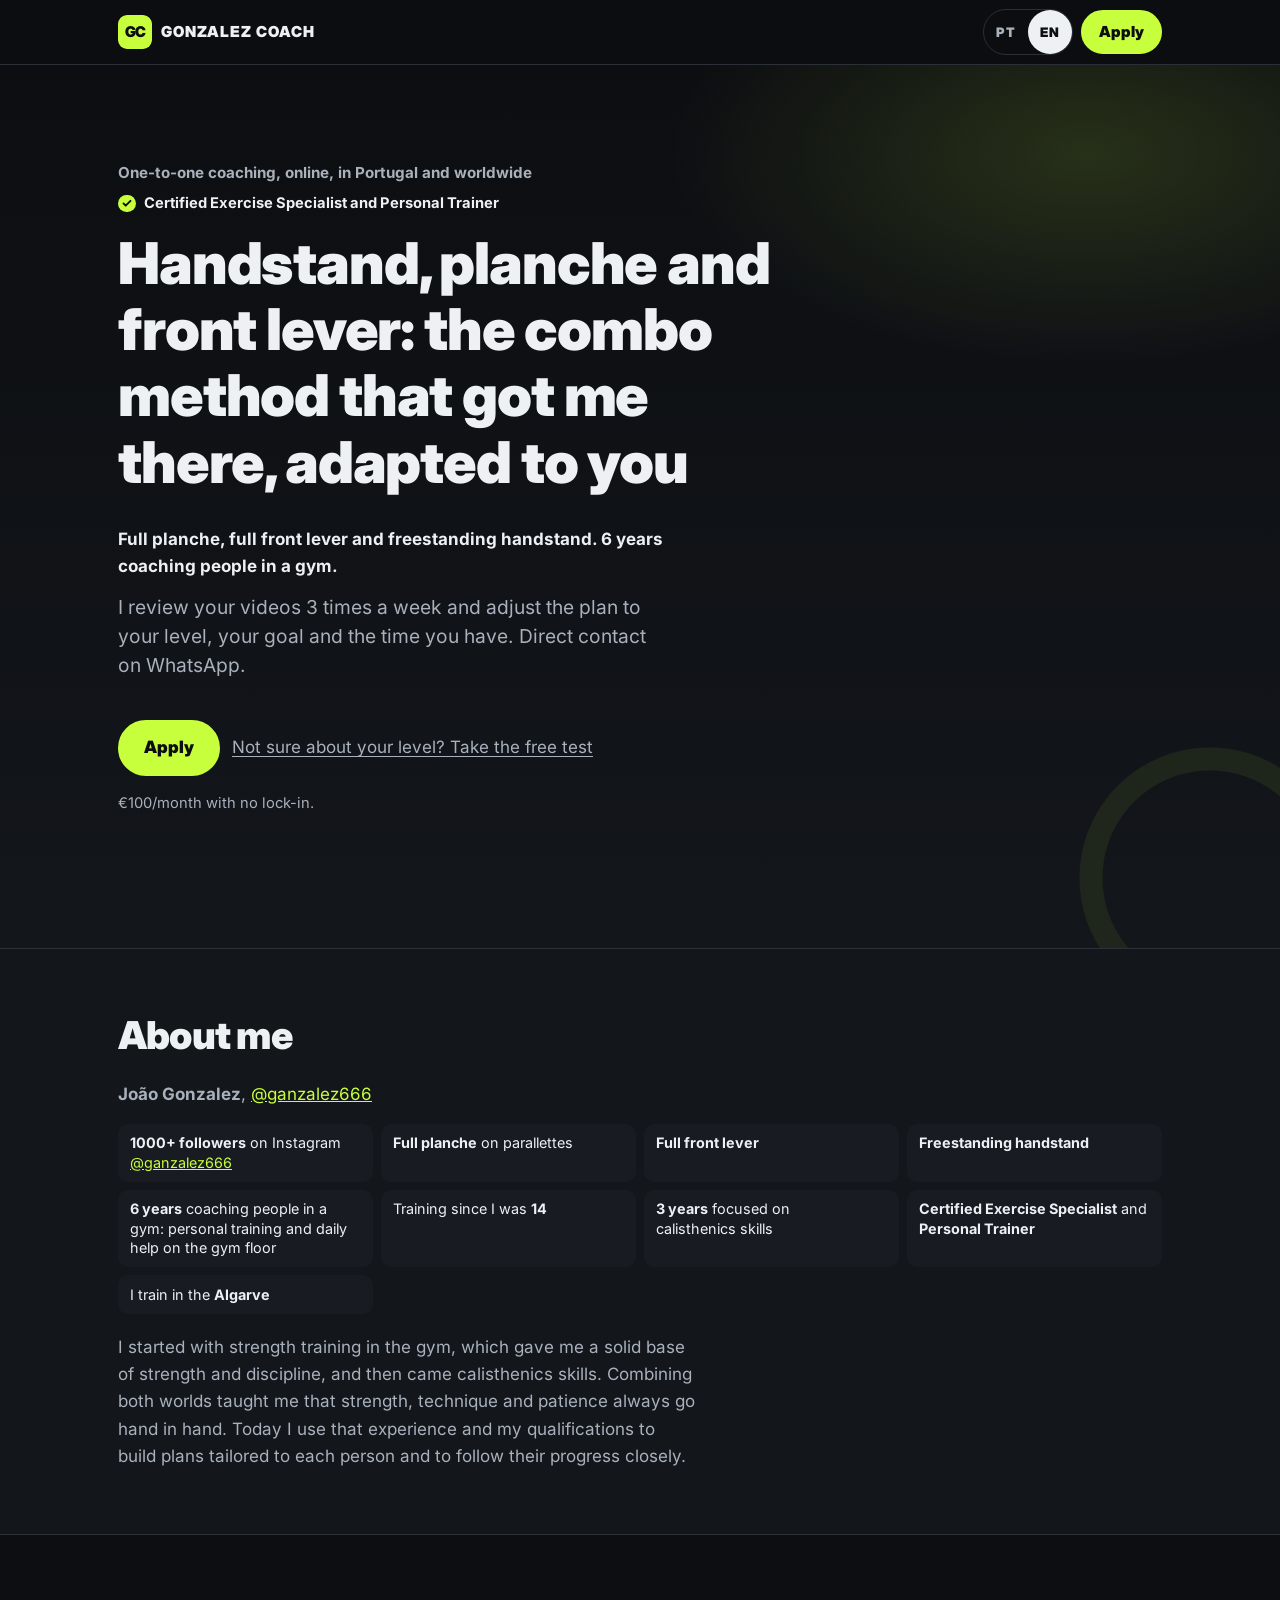
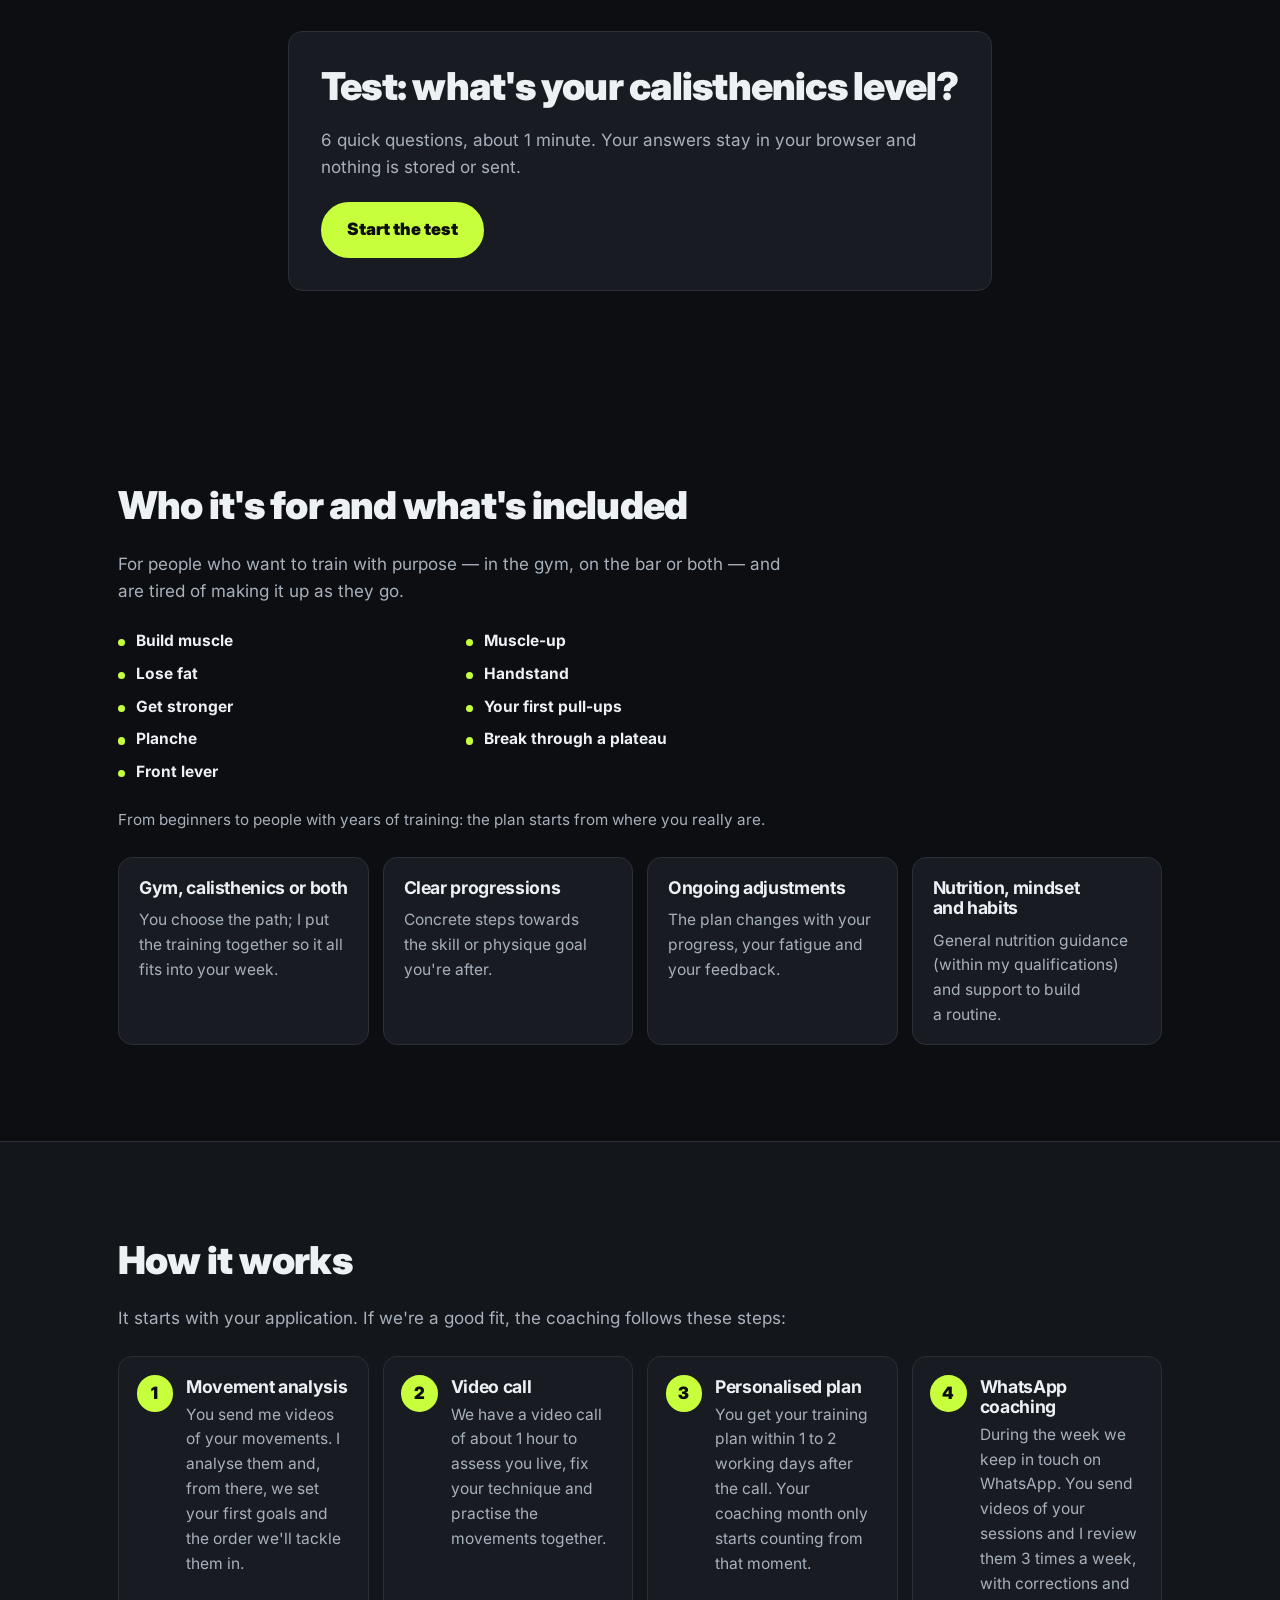
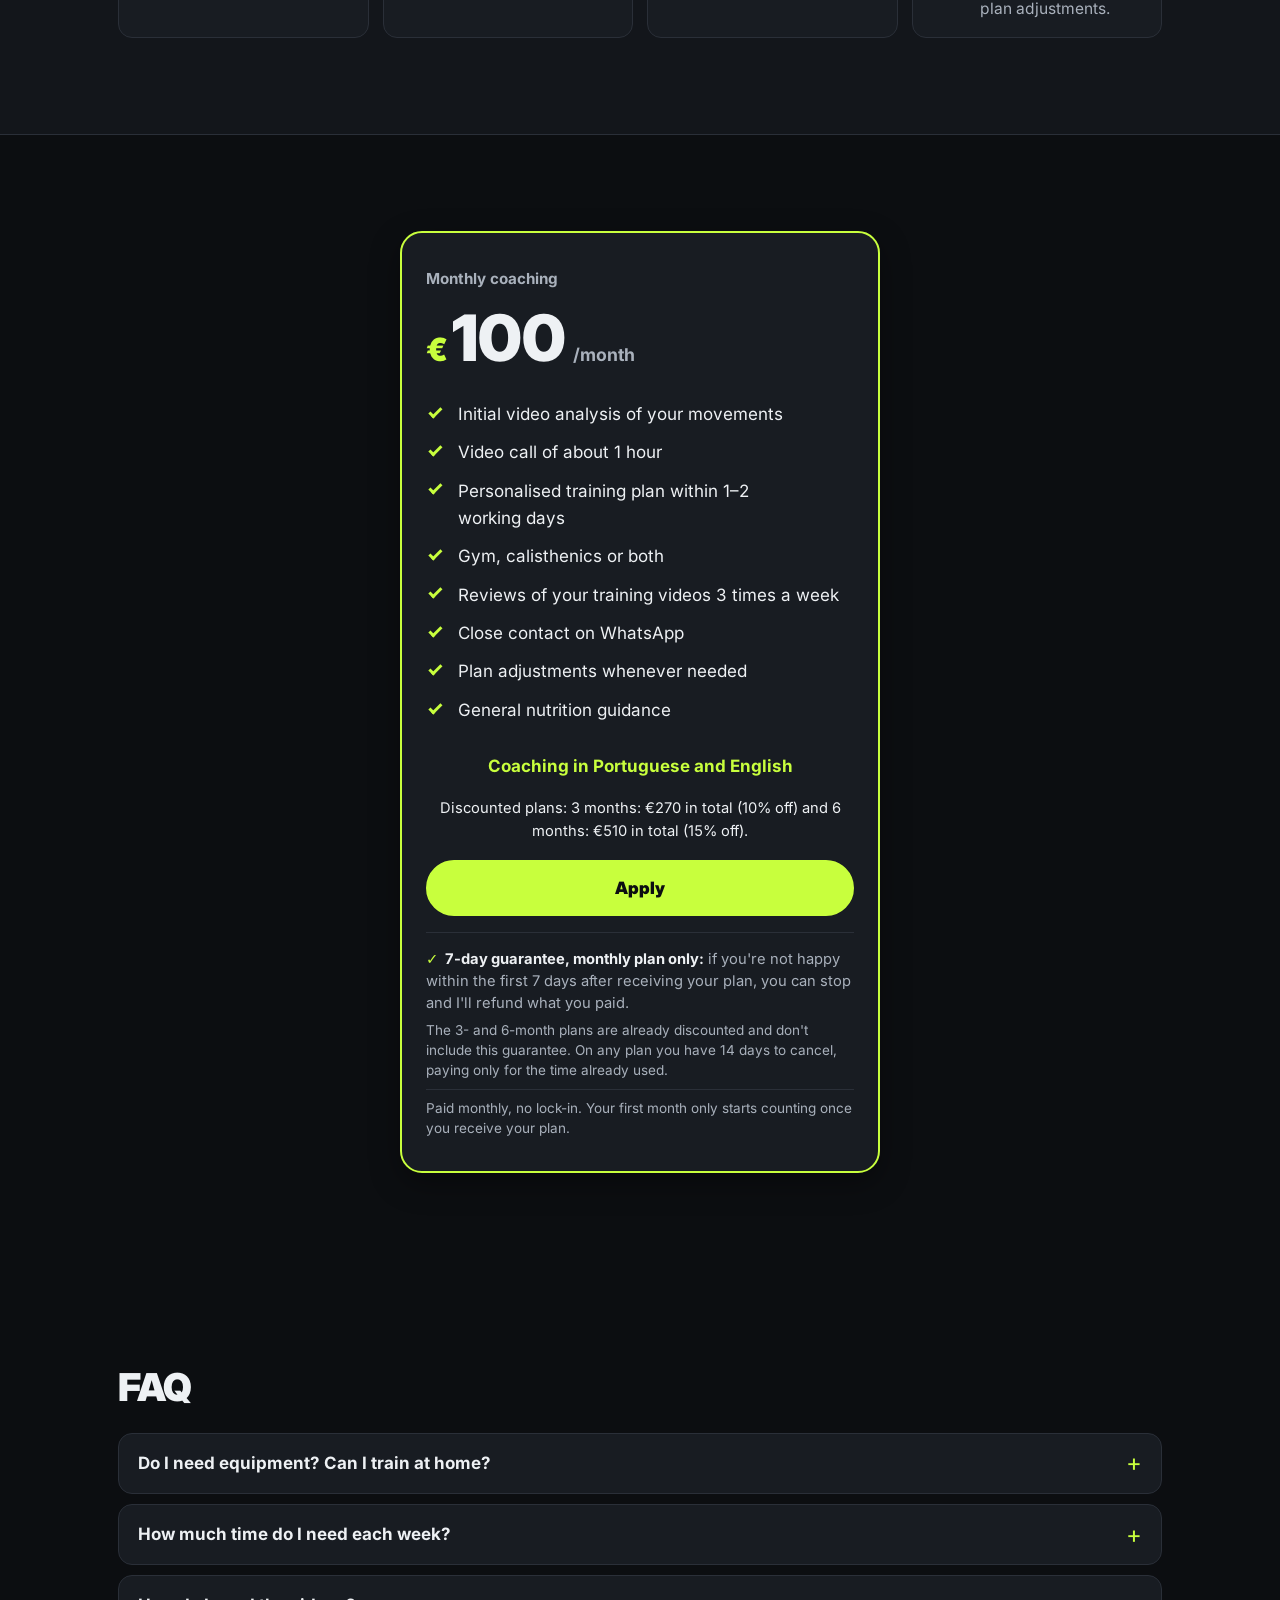
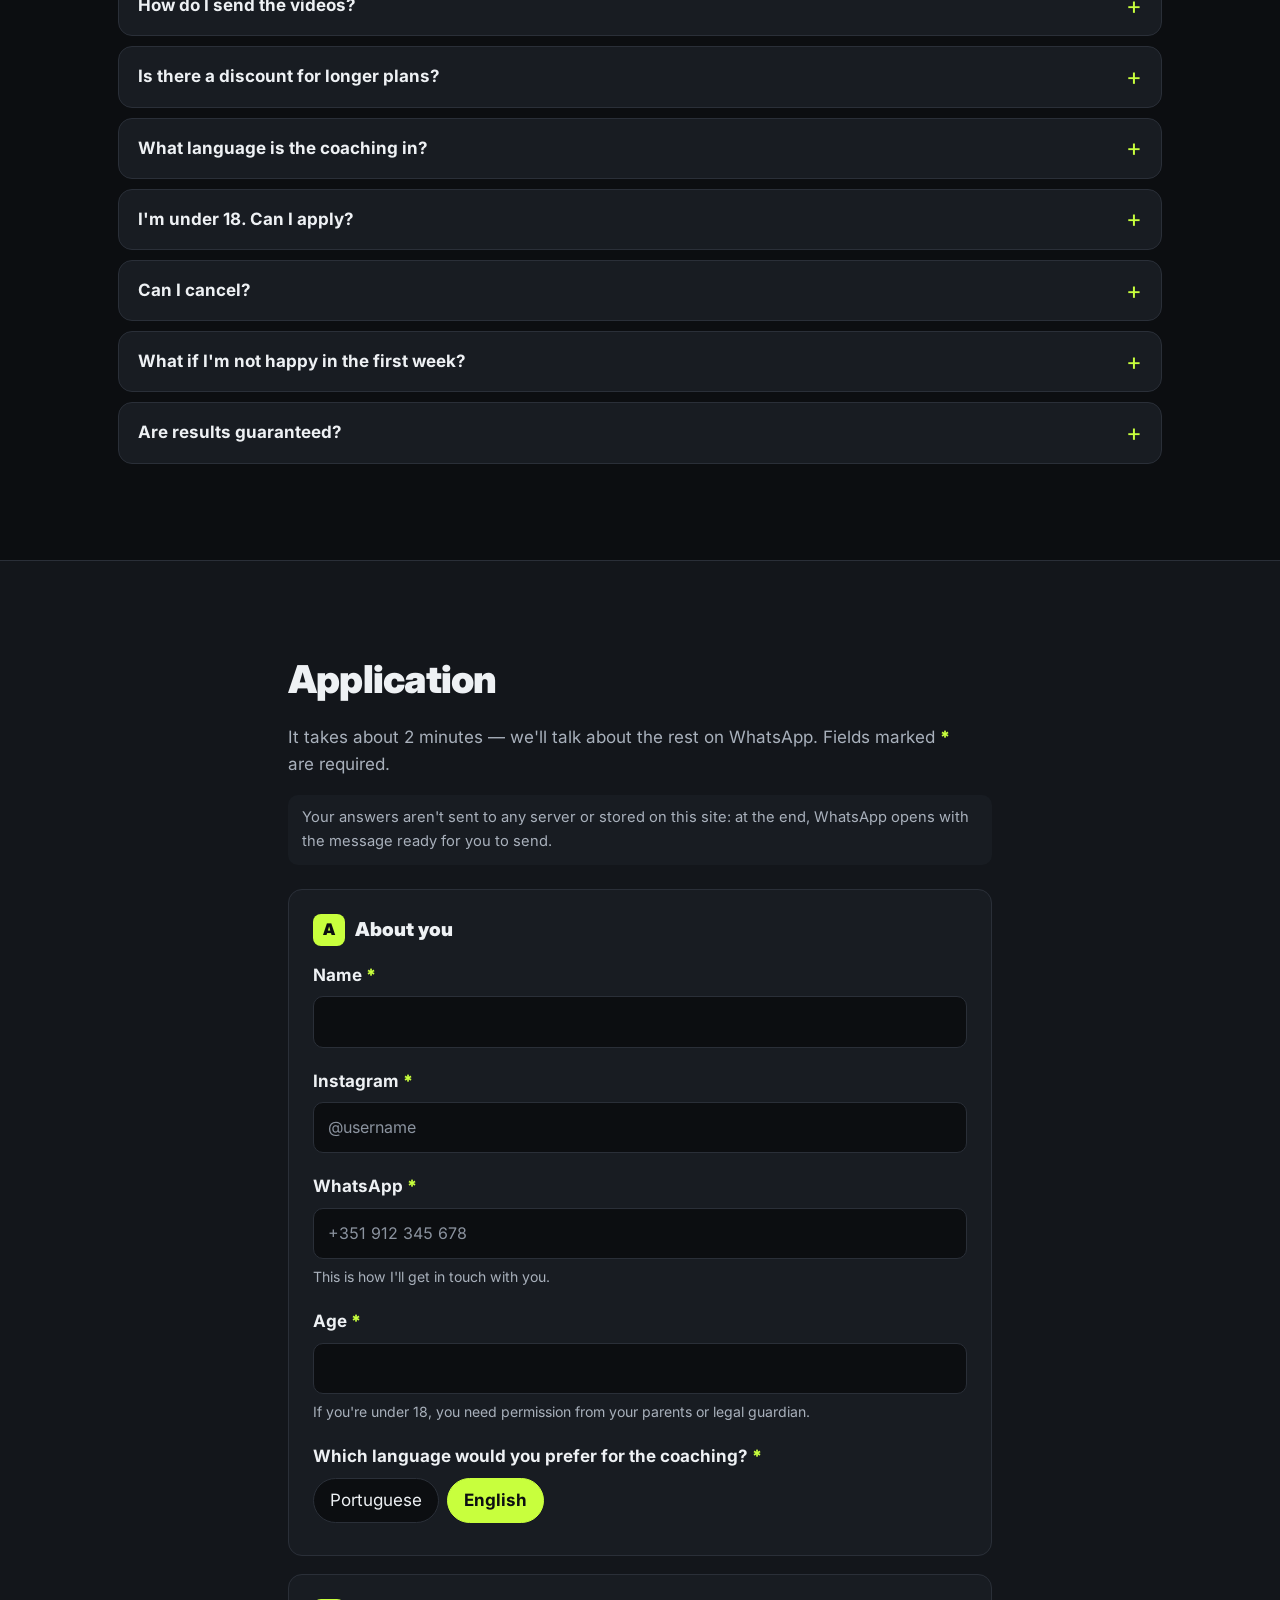
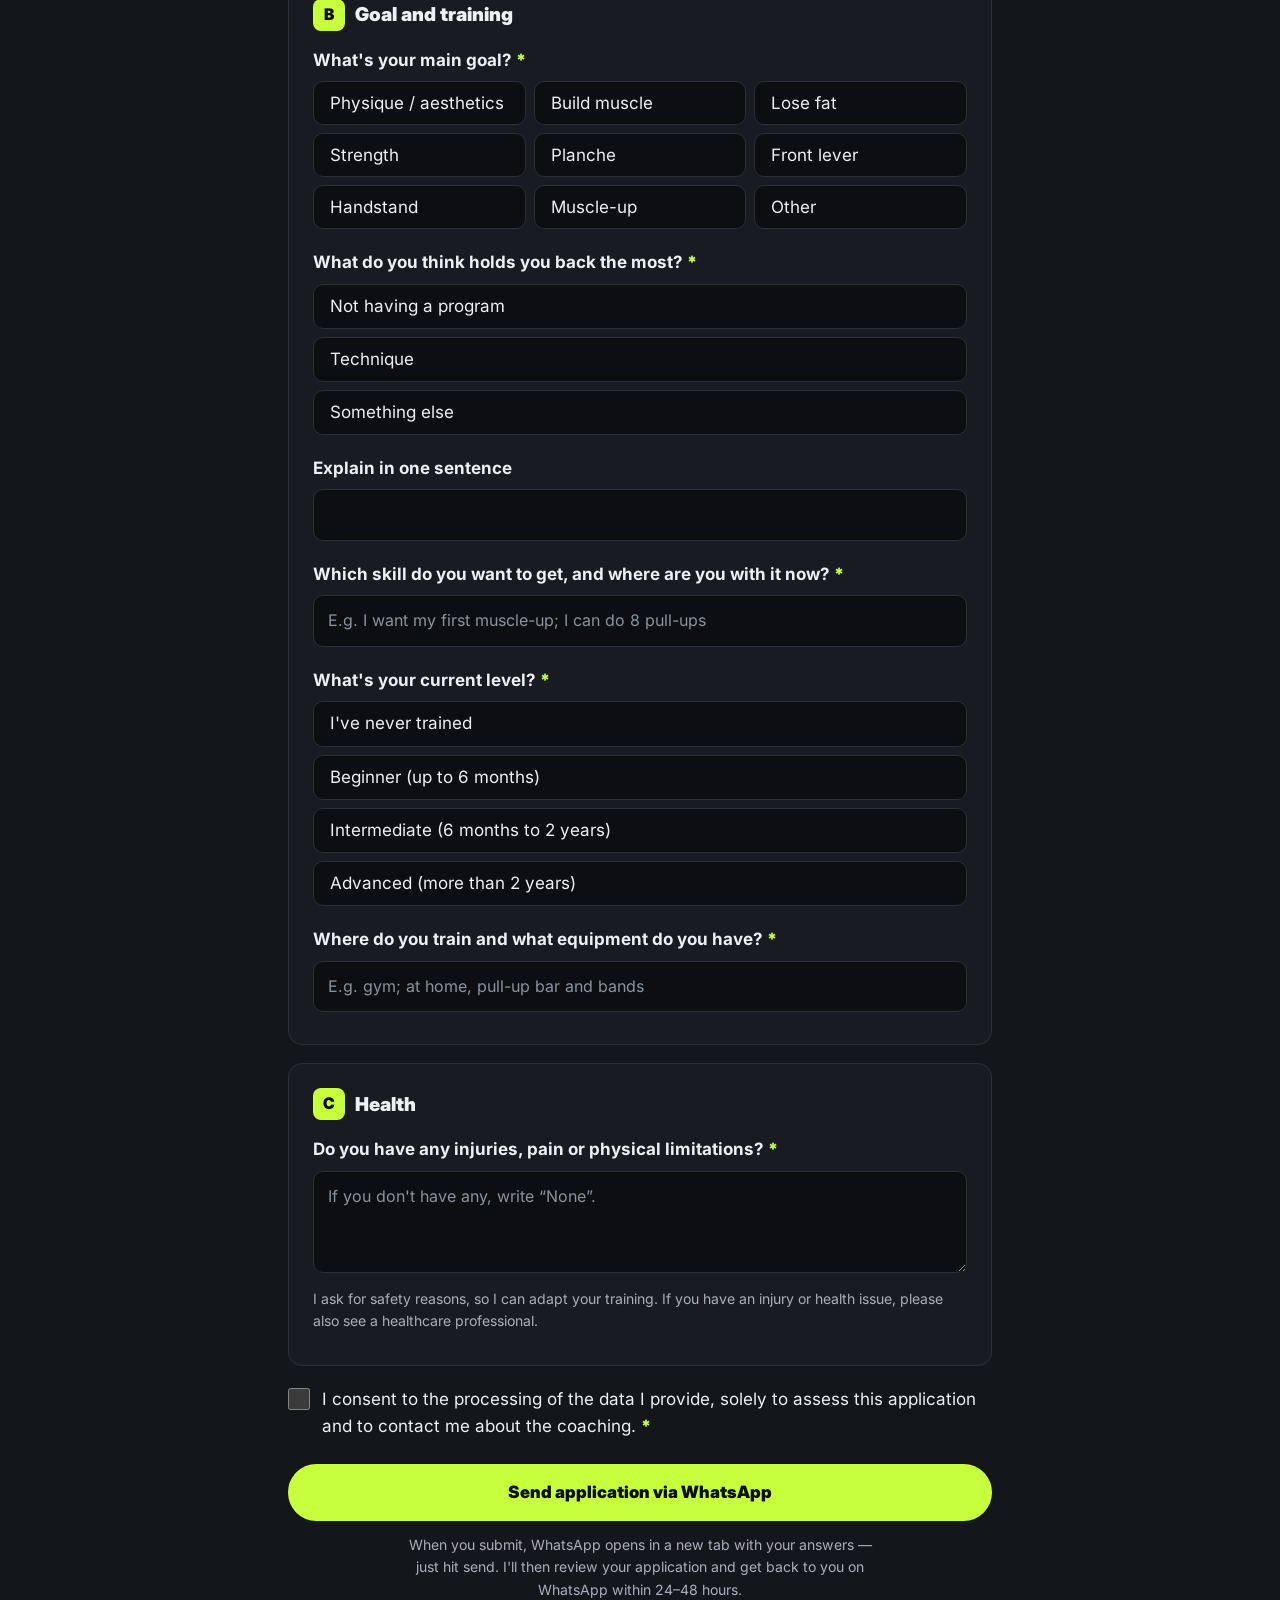
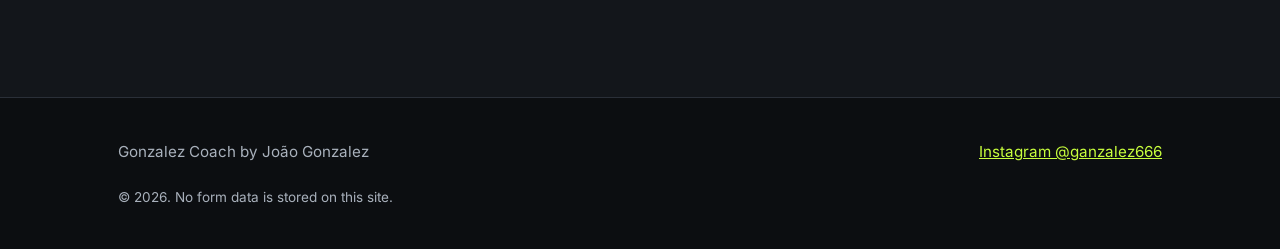
==== en/index.html @ 8ca2215c "Publicar site (versão 57a7941 do meu-projeto)" ====
<!doctype html>
<html lang="en"><head>
  <meta charset="utf-8">
  <meta name="viewport" content="width=device-width, initial-scale=1, viewport-fit=cover">
  <!-- Versão inglesa gerada por scripts/gerar-index.js (não editar à mão).
       Os textos desta página vêm de i18n.js (português e inglês) e os dados de config.js.
       O conteúdo em português que aparece aqui é só uma cópia de segurança (para quem não tem JavaScript):
       para alterar textos, edita i18n.js. -->
  <title>Online calisthenics coach | Gonzalez Coach</title>
  <meta name="description" data-i18n-content="meta.descricao" content="Online calisthenics coach based in Portugal: a personalised training plan, your videos reviewed 3x a week and contact on WhatsApp. Calisthenics and gym.">
  <meta name="theme-color" content="#0c0e11">
  <meta name="color-scheme" content="dark">
  <meta name="format-detection" content="telephone=no">
  <link rel="canonical" href="https://gonzalezjoao158.github.io/en/">
  <link rel="alternate" hreflang="pt-PT" href="https://gonzalezjoao158.github.io/">
  <link rel="alternate" hreflang="en" href="https://gonzalezjoao158.github.io/en/">
  <link rel="alternate" hreflang="x-default" href="https://gonzalezjoao158.github.io/">
  <!-- Dados estruturados para o Google (só dados verdadeiros de config.js: nome, Instagram, preço, línguas).
       Se mudares o preço, o nome ou as línguas em config.js, atualiza também aqui (os testes avisam). -->
  <script type="application/ld+json">
{"@context":"https://schema.org","@graph":[{"@type":"WebSite","@id":"https://gonzalezjoao158.github.io/#site","url":"https://gonzalezjoao158.github.io/","name":"Gonzalez Coach","inLanguage":["pt-PT","en"],"publisher":{"@id":"https://gonzalezjoao158.github.io/#joao"}},{"@type":"Person","@id":"https://gonzalezjoao158.github.io/#joao","name":"João Gonzalez","url":"https://gonzalezjoao158.github.io/","jobTitle":"Técnico Especialista em Exercício Físico e Personal Trainer","description":"Coach online de calistenia e ginásio no Algarve. Faz full planche, full front lever e handstand livre.","knowsAbout":["Calistenia","Planche","Front lever","Handstand","Muscle-up","Musculação","Treino de força"],"knowsLanguage":["pt","en"],"worksFor":{"@id":"https://gonzalezjoao158.github.io/#coaching"},"sameAs":["https://www.instagram.com/ganzalez666/"]},{"@type":"ProfessionalService","@id":"https://gonzalezjoao158.github.io/#coaching","name":"Gonzalez Coach","alternateName":"Gonzalez Coach, coaching online de calistenia e ginásio","url":"https://gonzalezjoao158.github.io/","logo":"https://gonzalezjoao158.github.io/icon-512.png","image":"https://gonzalezjoao158.github.io/og-image.png","description":"Coaching online individual de calistenia e ginásio: análise dos movimentos por vídeo, videochamada inicial, plano de treino personalizado e revisão dos vídeos de treino 3 vezes por semana, com contacto por WhatsApp. Em português e inglês.","founder":{"@id":"https://gonzalezjoao158.github.io/#joao"},"areaServed":[{"@type":"Country","name":"Portugal"},{"@type":"Place","name":"Worldwide"}],"availableLanguage":["pt","en"],"sameAs":["https://www.instagram.com/ganzalez666/"],"makesOffer":{"@type":"Offer","url":"https://gonzalezjoao158.github.io/#candidatura","price":"100","priceCurrency":"EUR","priceSpecification":{"@type":"UnitPriceSpecification","price":"100","priceCurrency":"EUR","unitCode":"MON","referenceQuantity":{"@type":"QuantitativeValue","value":1,"unitCode":"MON"}},"itemOffered":{"@type":"Service","@id":"https://gonzalezjoao158.github.io/#servico","name":"Coaching online de calistenia e ginásio","serviceType":"Coaching online de calistenia e ginásio","provider":{"@id":"https://gonzalezjoao158.github.io/#joao"},"availableChannel":{"@type":"ServiceChannel","serviceUrl":"https://gonzalezjoao158.github.io/#candidatura","availableLanguage":["pt","en"]}}}}]}
  </script>
  <!-- Pré-visualização quando o link é partilhado (WhatsApp, Instagram, Facebook, X…) -->
  <meta property="og:type" content="website">
  <meta property="og:site_name" content="Gonzalez Coach">
  <meta property="og:url" content="https://gonzalezjoao158.github.io/en/">
  <meta property="og:title" data-i18n-content="meta.og.titulo" content="Gonzalez Coach, online calisthenics and gym coaching">
  <meta property="og:description" data-i18n-content="meta.og.descricao" content="A personalised training plan, video analysis of your movements and support on WhatsApp. Apply now.">
  <meta property="og:image" content="https://gonzalezjoao158.github.io/og-image.png">
  <meta property="og:image:type" content="image/png">
  <meta property="og:image:width" content="1200">
  <meta property="og:image:height" content="630">
  <meta property="og:image:alt" data-i18n-content="meta.og.titulo" content="Gonzalez Coach, online calisthenics and gym coaching">
  <meta property="og:locale" content="en_GB">
  <meta property="og:locale:alternate" content="pt_PT">
  <meta name="twitter:card" content="summary_large_image">
  <meta name="twitter:title" data-i18n-content="meta.og.titulo" content="Gonzalez Coach, online calisthenics and gym coaching">
  <meta name="twitter:description" data-i18n-content="meta.og.descricao" content="A personalised training plan, video analysis of your movements and support on WhatsApp. Apply now.">
  <meta name="twitter:image" content="https://gonzalezjoao158.github.io/og-image.png">
  <!-- Ícones e ecrã inicial -->
  <link rel="icon" href="../favicon.svg" type="image/svg+xml">
  <link rel="icon" href="../favicon-32.png" type="image/png" sizes="32x32">
  <link rel="apple-touch-icon" href="../apple-touch-icon.png">
  <link rel="manifest" href="../site.webmanifest">
  <meta name="apple-mobile-web-app-title" content="Gonzalez Coach">
  <link rel="preload" href="../fonts/inter-900.woff2" as="font" type="font/woff2" crossorigin>
  <link rel="stylesheet" href="../style.css">
  <script defer src="../config.js"></script>
  <script defer src="../i18n.js"></script>
  <script defer src="../script.js"></script>
</head>
<body>
  <a class="saltar" href="#candidatura" data-i18n="saltar">Skip to the application</a>

  <header class="topo">
    <div class="contentor topo__inner">
      <a class="marca" href="#inicio"><svg class="marca__icone" viewBox="0 0 64 64" aria-hidden="true" focusable="false"><rect width="64" height="64" rx="14" fill="#c8ff3d"></rect><text x="32" y="42" text-anchor="middle" font-family="Inter, Arial, sans-serif" font-weight="900" font-size="28" fill="#0c0e11" letter-spacing="-1">GC</text></svg><span class="marca__texto" data-config="marca">Gonzalez Coach</span></a>
      <div class="topo__acoes">
        <nav class="linguas" data-i18n-aria="lingua.grupo" aria-label="Site language">
          <a class="linguas__botao" data-lingua="pt" href="../" hreflang="pt-PT" lang="pt">PT</a>
          <a class="linguas__botao" data-lingua="en" href="./" hreflang="en" lang="en" aria-current="true">EN</a>
        </nav>
        <a class="botao botao--pequeno" href="#candidatura" data-i18n="topo.cta">Apply</a>
      </div>
    </div>
  </header>

  <main id="inicio">
    <!-- HERO -->
    <section class="hero">
      <div class="contentor hero__grelha">
        <p class="etiqueta" data-i18n="hero.etiqueta">One-to-one coaching, online, in Portugal and worldwide</p>
        <p class="hero__credenciais" data-i18n="hero.credenciais">Certified Exercise Specialist and Personal Trainer</p>
        <h1 data-i18n="hero.titulo">Handstand, planche and front lever: the combo method that got me there, adapted to you</h1>
        <p class="hero__provas" data-i18n="hero.provas">Full planche, full front lever and freestanding handstand. 6 years coaching people in a gym.</p>
        <!-- Lugar para a foto do João (4:5): à direita no computador, abaixo do título no telemóvel. Tirar "hidden" e pôr o <img> quando houver foto. -->
        <figure class="hero__foto" hidden></figure>
        <p class="hero__texto" data-i18n="hero.texto">I review your videos 3 times a week and adjust the plan to your level, your goal and the time you have. Direct contact on WhatsApp.</p>
        <div class="hero__acoes">
          <a class="botao" href="#candidatura" data-i18n="topo.cta">Apply</a>
          <a class="hero__teste" href="#teste" data-i18n="hero.teste">Not sure about your level? Take the free test</a>
        </div>
        <p class="hero__nota" data-i18n="hero.nota">€100/month with no lock-in.</p>
      </div>
    </section>

    <!-- SOBRE MIM + PROVA SOCIAL (factos confirmados; fica logo abaixo do topo enquanto não há feedbacks) -->
    <section class="seccao seccao--alt seccao--factos" id="sobre">
      <div class="contentor">
        <h2 data-i18n="sobre.titulo">About me</h2>
        <p class="sobre__nome"><strong data-config="nome">João Gonzalez</strong>, <a data-config="instagram-link" href="https://instagram.com/ganzalez666" target="_blank" rel="noopener">@ganzalez666</a></p>
        <ul class="factos" data-i18n-aria="sobre.factos.aria" data-i18n-html-lista="sobre.factos" aria-label="Facts"><li><strong>1000+ followers</strong> on Instagram <a href="https://instagram.com/ganzalez666" target="_blank" rel="noopener">@ganzalez666</a></li><li><strong>Full planche</strong> on parallettes</li><li><strong>Full front lever</strong></li><li><strong>Freestanding handstand</strong></li><li><strong>6 years</strong> coaching people in a gym: personal training and daily help on the gym floor</li><li>Training since I was <strong>14</strong></li><li><strong>3 years</strong> focused on calisthenics skills</li><li><strong>Certified Exercise Specialist</strong> and <strong>Personal Trainer</strong></li><li>I train in the <strong>Algarve</strong></li></ul>
        <p class="sobre__texto" data-i18n="sobre.texto">I started with strength training in the gym, which gave me a solid base of strength and discipline, and then came calisthenics skills. Combining both worlds taught me that strength, technique and patience always go hand in hand. Today I use that experience and my qualifications to build plans tailored to each person and to follow their progress closely.</p>
      </div>
    </section>

    <!-- TESTE DE NÍVEL (grátis; perguntas e níveis em i18n.js; tudo no navegador, nada é guardado nem enviado) -->
    <section class="seccao" id="teste" aria-labelledby="teste-titulo">
      <div class="contentor contentor--estreito">
        <div class="teste">
          <h2 id="teste-titulo" data-i18n="teste.titulo">Test: what's your calisthenics level?</h2>
          <div id="teste-inicio">
            <p class="seccao__intro" data-i18n="teste.intro">6 quick questions, about 1 minute. Your answers stay in your browser and nothing is stored or sent.</p>
            <button class="botao" type="button" id="teste-comecar" data-i18n="teste.comecar">Start the test</button>
          </div>
          <div id="teste-pergunta" hidden>
            <p class="teste__progresso" id="teste-progresso">Pergunta 1 de 6</p>
            <div class="teste__barra" aria-hidden="true"><span id="teste-barra"></span></div>
            <h3 class="teste__q" id="teste-q" tabindex="-1"></h3>
            <div class="teste__opcoes" id="teste-opcoes" role="group" aria-labelledby="teste-q"></div>
            <button class="teste__link" type="button" id="teste-voltar" data-i18n="teste.voltar">Back</button>
          </div>
          <div class="teste__resultado" id="teste-resultado" hidden tabindex="-1" aria-labelledby="teste-nivel">
            <p class="teste__rotulo" data-i18n="teste.resultado">Your level</p>
            <h3 class="teste__nivel" id="teste-nivel"></h3>
            <ol class="teste__escala" id="teste-escala" data-i18n-aria="teste.escala" aria-label="The 4 levels of the test"></ol>
            <p id="teste-texto"></p>
            <p class="teste__objetivo" id="teste-objetivo"></p>
            <h4 data-i18n="teste.passo">Your first step</h4>
            <p id="teste-passo"></p>
            <p class="teste__nota" data-i18n="teste.nota">This test is only general guidance and does not replace an assessment. If you have pain or injuries, talk to a health professional before training.</p>
            <div class="teste__acoes">
              <a class="botao" href="#candidatura" data-i18n="topo.cta">Apply</a>
              <a class="botao botao--fantasma" id="teste-wa" href="#" target="_blank" rel="noopener" data-i18n="teste.wa">Chat with me on WhatsApp</a>
            </div>
            <button class="teste__link" type="button" id="teste-repetir" data-i18n="teste.repetir">Take the test again</button>
          </div>
        </div>
      </div>
    </section>

    <!-- PARA QUEM É + O QUE INCLUI -->
    <section class="seccao" id="para-quem">
      <div class="contentor">
        <h2 data-i18n="paraquem.titulo">Who it's for and what's included</h2>
        <p class="seccao__intro" data-i18n="paraquem.intro">For people who want to train with purpose — in the gym, on the bar or both — and are tired of making it up as they go.</p>
        <ul class="objetivos" data-i18n-aria="paraquem.aria" data-i18n-lista="paraquem.chips" aria-label="Goals"><li>Build muscle</li><li>Lose fat</li><li>Get stronger</li><li>Planche</li><li>Front lever</li><li>Muscle-up</li><li>Handstand</li><li>Your first pull-ups</li><li>Break through a plateau</li></ul>
        <p class="seccao__nota" data-i18n="paraquem.nota">From beginners to people with years of training: the plan starts from where you really are.</p>
        <div class="grelha" data-i18n-cartoes="inclui.cartoes"><article class="cartao"><h3>Gym, calisthenics or both</h3><p>You choose the path; I put the training together so it all fits into your week.</p></article><article class="cartao"><h3>Clear progressions</h3><p>Concrete steps towards the skill or physique goal you're after.</p></article><article class="cartao"><h3>Ongoing adjustments</h3><p>The plan changes with your progress, your fatigue and your feedback.</p></article><article class="cartao"><h3>Nutrition, mindset and habits</h3><p>General nutrition guidance (within my qualifications) and support to build a routine.</p></article></div>
      </div>
    </section>

    <!-- COMO FUNCIONA -->
    <section class="seccao seccao--alt" id="como-funciona">
      <div class="contentor">
        <h2 data-i18n="como.titulo">How it works</h2>
        <p class="seccao__intro" data-i18n="como.intro">It starts with your application. If we're a good fit, the coaching follows these steps:</p>
        <ol class="passos" id="lista-passos" data-i18n-passos="como.passos"><li><h3>Movement analysis</h3><p>You send me videos of your movements. I analyse them and, from there, we set your first goals and the order we'll tackle them in.</p></li><li><h3>Video call</h3><p>We have a video call of about 1 hour to assess you live, fix your technique and practise the movements together.</p></li><li><h3>Personalised plan</h3><p>You get your training plan within 1 to 2 working days after the call. Your coaching month only starts counting from that moment.</p></li><li><h3>WhatsApp coaching</h3><p>During the week we keep in touch on WhatsApp. You send videos of your sessions and I review them 3 times a week, with corrections and plan adjustments.</p></li></ol>
      </div>
    </section>

    <!-- PREÇO -->
    <section class="seccao" id="preco">
      <div class="contentor">
        <div class="preco">
          <p class="etiqueta" data-i18n="preco.etiqueta">Monthly coaching</p>
          <p class="preco__valor preco__valor--moeda-antes" id="preco-valor"><span class="preco__numero" data-config="preco">100</span><span class="preco__moeda" data-config="moeda">€</span><span class="preco__periodo" data-i18n="preco.periodo">/month</span></p>
          <ul class="lista-check" data-i18n-lista="preco.lista"><li>Initial video analysis of your movements</li><li>Video call of about 1 hour</li><li>Personalised training plan within 1–2 working days</li><li>Gym, calisthenics or both</li><li>Reviews of your training videos 3 times a week</li><li>Close contact on WhatsApp</li><li>Plan adjustments whenever needed</li><li>General nutrition guidance</li></ul>
          <p class="preco__linguas" data-i18n="preco.linguas">Coaching in Portuguese and English</p>
          <p class="preco__planos" id="preco-planos">Discounted plans: 3 months: €270 in total (10% off) and 6 months: €510 in total (15% off).</p>
          <a class="botao botao--largo" href="#candidatura" data-i18n="topo.cta">Apply</a>
          <div class="preco__garantia">
            <p data-i18n="preco.garantia"><strong>7-day guarantee, monthly plan only:</strong> if you're not happy within the first 7 days after receiving your plan, you can stop and I'll refund what you paid. <small>The 3- and 6-month plans are already discounted and don't include this guarantee. On any plan you have 14 days to cancel, paying only for the time already used.</small></p>
            <p class="preco__nota" data-i18n="preco.nota">Paid monthly, no lock-in. Your first month only starts counting once you receive your plan.</p>
          </div>
        </div>
      </div>
    </section>

    <!-- FEEDBACKS (só aparece quando houver testemunhos em config.js) -->
    <section class="seccao seccao--alt" id="feedbacks" hidden>
      <div class="contentor">
        <h2 data-i18n="feedbacks.titulo">Feedback</h2>
        <div class="grelha" id="lista-feedbacks"></div>
      </div>
    </section>

    <!-- FAQ (acordeão: <details>) -->
    <section class="seccao" id="faq">
      <div class="contentor">
        <h2 data-i18n="faq.titulo">FAQ</h2>
        <div class="faq" data-i18n-faq="faq.itens"><details><summary>Do I need equipment? Can I train at home?</summary><p>You don't need a gym. The plan is built around what you have: a full gym, a pull-up bar, dip bars, resistance bands or just your bodyweight, at home or in a park. For some calisthenics skills a bar helps a lot — if that's the case, I'll tell you the minimum you need.</p></details><details><summary>How much time do I need each week?</summary><p>It depends on your goal, but usually 3 to 5 sessions of 45 to 75 minutes. Training consistently matters more than training a lot — the plan fits the time you really have.</p></details><details><summary>How do I send the videos?</summary><p>Privately, on WhatsApp. At the start you send me videos of the movements I ask for, so I can analyse your starting point and we can set your first goals. Then, during the coaching, you film parts of your sessions and I review them 3 times a week. Videos are only used for analysis and are never shared.</p></details><details><summary>Is there a discount for longer plans?</summary><p>Yes: 3- and 6-month plans are discounted (you'll find the prices in the pricing section). We agree on the duration in our WhatsApp chat.</p></details><details><summary>What language is the coaching in?</summary><p>Portuguese and English — you choose in the form.</p></details><details><summary>I'm under 18. Can I apply?</summary><p>Yes, as long as you have permission from your parents or legal guardian. The form asks you to confirm this.</p></details><details><summary>Can I cancel?</summary><p>Yes. You pay monthly and there's no lock-in: if you want to stop, just let me know before the next month.</p></details><details><summary>What if I'm not happy in the first week?</summary><p>The monthly plan comes with a guarantee: if you're not happy within the first 7 days after receiving your plan, you can stop and I'll refund what you paid. Just tell me on WhatsApp. The 3- and 6-month plans are already discounted and don't include this guarantee. On any plan you have 14 days to cancel, paying only for the time already used.</p></details><details><summary>Are results guaranteed?</summary><p>I don't promise guaranteed results — they depend on your consistency, sleep, nutrition and starting point. What I do guarantee is a structured plan, close support and adjustments whenever they're needed.</p></details></div>
      </div>
    </section>

    <!-- CANDIDATURA (curta: o resto pergunta-se no WhatsApp) -->
    <section class="seccao seccao--form" id="candidatura">
      <div class="contentor contentor--estreito">
        <h2 data-i18n="cand.titulo">Application</h2>
        <p class="seccao__intro" data-i18n="cand.intro">It takes about 2 minutes — we'll talk about the rest on WhatsApp. Fields marked <span class="obrig" aria-hidden="true">*</span> are required.</p>
        <p class="privacidade" data-i18n="cand.privacidade">Your answers aren't sent to any server or stored on this site: at the end, WhatsApp opens with the message ready for you to send.</p>

        <form id="form-candidatura" novalidate>
          <div class="erro-resumo" id="erro-resumo" role="alert" hidden></div>

          <!-- A -->
          <fieldset>
            <legend><span class="legend__letra">A</span> <span data-i18n="sec.a">About you</span></legend>
            <div class="campo" data-q="m.nome" data-obrigatorio>
              <label for="nome"><span data-i18n="q.nome">Name</span> <span class="obrig">*</span></label>
              <input id="nome" name="nome" type="text" autocomplete="name" autocapitalize="words" enterkeyhint="next">
            </div>
            <div class="campo" data-q="m.instagram" data-obrigatorio>
              <label for="instagram"><span data-i18n="q.instagram">Instagram</span> <span class="obrig">*</span></label>
              <input id="instagram" name="instagram" type="text" data-i18n-ph="p.instagram" autocomplete="off" enterkeyhint="next" autocapitalize="off" autocorrect="off" spellcheck="false" placeholder="@username">
            </div>
            <div class="campo" data-q="m.telefone" data-obrigatorio data-tipo="telefone">
              <label for="telefone"><span data-i18n="q.telefone">WhatsApp</span> <span class="obrig">*</span></label>
              <input id="telefone" name="telefone" type="tel" inputmode="tel" autocomplete="tel" enterkeyhint="next" placeholder="+351 912 345 678">
              <p class="campo__ajuda" data-i18n="a.telefone">This is how I'll get in touch with you.</p>
            </div>
            <div class="campo" data-q="m.idade" data-obrigatorio data-tipo="idade">
              <label for="idade"><span data-i18n="q.idade">Age</span> <span class="obrig">*</span></label>
              <input id="idade" name="idade" type="text" inputmode="numeric" pattern="[0-9]*" maxlength="2" autocomplete="off" enterkeyhint="next">
              <p class="campo__ajuda" data-i18n="a.idade">If you're under 18, you need permission from your parents or legal guardian.</p>
            </div>
            <div class="campo campo--consentimento campo--autorizacao" id="autorizacao-wrap" data-q="m.autorizacao" data-obrigatorio data-erro="err.autorizacao" hidden>
              <label class="consentimento">
                <input type="checkbox" id="autorizacao" name="autorizacao">
                <span><span data-i18n="q.autorizacao">I have permission from my parents/legal guardian to apply.</span> <span class="obrig">*</span></span>
              </label>
            </div>
            <div class="campo" data-q="m.lingua" data-obrigatorio>
              <p class="campo__label" id="lbl-lingua"><span data-i18n="q.lingua">Which language would you prefer for the coaching?</span> <span class="obrig">*</span></p>
              <div class="opcoes" role="radiogroup" aria-labelledby="lbl-lingua" data-opcoes="lingua" data-nome="lingua" data-tipo="radio"><label class="opcao"><input type="radio" name="lingua" value="Portuguese" data-indice="0" data-codigo="pt"><span>Portuguese</span></label><label class="opcao"><input type="radio" name="lingua" value="English" data-indice="1" data-codigo="en"><span>English</span></label></div>
            </div>
          </fieldset>

          <!-- B -->
          <fieldset>
            <legend><span class="legend__letra">B</span> <span data-i18n="sec.b">Goal and training</span></legend>
            <div class="campo" data-q="m.objetivo" data-obrigatorio data-outro="objetivo-outro">
              <p class="campo__label" id="lbl-objetivo"><span data-i18n="q.objetivo">What's your main goal?</span> <span class="obrig">*</span></p>
              <div class="opcoes opcoes--grelha" role="radiogroup" aria-labelledby="lbl-objetivo" data-opcoes="op.objetivo" data-nome="objetivo" data-tipo="radio"><label class="opcao"><input type="radio" name="objetivo" value="Physique / aesthetics" data-indice="0"><span>Physique / aesthetics</span></label><label class="opcao"><input type="radio" name="objetivo" value="Build muscle" data-indice="1"><span>Build muscle</span></label><label class="opcao"><input type="radio" name="objetivo" value="Lose fat" data-indice="2"><span>Lose fat</span></label><label class="opcao"><input type="radio" name="objetivo" value="Strength" data-indice="3"><span>Strength</span></label><label class="opcao"><input type="radio" name="objetivo" value="Planche" data-indice="4"><span>Planche</span></label><label class="opcao"><input type="radio" name="objetivo" value="Front lever" data-indice="5"><span>Front lever</span></label><label class="opcao"><input type="radio" name="objetivo" value="Handstand" data-indice="6"><span>Handstand</span></label><label class="opcao"><input type="radio" name="objetivo" value="Muscle-up" data-indice="7"><span>Muscle-up</span></label><label class="opcao"><input type="radio" name="objetivo" value="Other" data-indice="8" data-outro-opcao><span>Other</span></label></div>
              <div class="campo__extra" id="objetivo-outro-wrap" hidden>
                <label for="objetivo-outro"><span data-i18n="q.outro">Which one?</span> <span class="obrig">*</span></label>
                <input id="objetivo-outro" name="objetivo-outro" type="text" enterkeyhint="next">
              </div>
            </div>
            <div class="campo" data-q="m.trava" data-obrigatorio>
              <p class="campo__label" id="lbl-trava"><span data-i18n="q.trava">What do you think holds you back the most?</span> <span class="obrig">*</span></p>
              <div class="opcoes opcoes--coluna" role="radiogroup" aria-labelledby="lbl-trava" data-opcoes="op.trava" data-nome="trava" data-tipo="radio"><label class="opcao"><input type="radio" name="trava" value="Not having a program" data-indice="0"><span>Not having a program</span></label><label class="opcao"><input type="radio" name="trava" value="Technique" data-indice="1"><span>Technique</span></label><label class="opcao"><input type="radio" name="trava" value="Something else" data-indice="2"><span>Something else</span></label></div>
            </div>
            <div class="campo" data-q="m.travaFrase" data-obrigatorio-se="trava:2">
              <label for="trava-frase"><span data-i18n="q.travaFrase">Explain in one sentence</span></label>
              <input id="trava-frase" name="trava-frase" type="text" enterkeyhint="next" maxlength="150">
            </div>
            <div class="campo" data-q="m.obstaculo" data-obrigatorio>
              <label for="obstaculo"><span data-i18n="q.obstaculo">Which skill do you want to get, and where are you with it now?</span> <span class="obrig">*</span></label>
              <input id="obstaculo" name="obstaculo" type="text" enterkeyhint="next" maxlength="200" data-i18n-ph="p.obstaculo" placeholder="E.g. I want my first muscle-up; I can do 8 pull-ups">
            </div>
            <div class="campo" data-q="m.nivel" data-obrigatorio>
              <p class="campo__label" id="lbl-nivel"><span data-i18n="q.nivel">What's your current level?</span> <span class="obrig">*</span></p>
              <div class="opcoes opcoes--coluna" role="radiogroup" aria-labelledby="lbl-nivel" data-opcoes="op.nivel" data-nome="nivel" data-tipo="radio"><label class="opcao"><input type="radio" name="nivel" value="I've never trained" data-indice="0"><span>I've never trained</span></label><label class="opcao"><input type="radio" name="nivel" value="Beginner (up to 6 months)" data-indice="1"><span>Beginner (up to 6 months)</span></label><label class="opcao"><input type="radio" name="nivel" value="Intermediate (6 months to 2 years)" data-indice="2"><span>Intermediate (6 months to 2 years)</span></label><label class="opcao"><input type="radio" name="nivel" value="Advanced (more than 2 years)" data-indice="3"><span>Advanced (more than 2 years)</span></label></div>
            </div>
            <div class="campo" data-q="m.equipamento" data-obrigatorio>
              <label for="equipamento"><span data-i18n="q.equipamento">Where do you train and what equipment do you have?</span> <span class="obrig">*</span></label>
              <input id="equipamento" name="equipamento" type="text" enterkeyhint="next" maxlength="200" data-i18n-ph="p.equipamento" placeholder="E.g. gym; at home, pull-up bar and bands">
            </div>
          </fieldset>

          <!-- C -->
          <fieldset>
            <legend><span class="legend__letra">C</span> <span data-i18n="sec.c">Health</span></legend>
            <div class="campo" data-q="m.limitacoes" data-obrigatorio>
              <label for="limitacoes"><span data-i18n="q.limitacoes">Do you have any injuries, pain or physical limitations?</span> <span class="obrig">*</span></label>
              <textarea id="limitacoes" name="limitacoes" rows="3" data-i18n-ph="p.limitacoes" placeholder="If you don't have any, write “None”."></textarea>
              <p class="campo__ajuda" data-i18n="a.limitacoes">I ask for safety reasons, so I can adapt your training. If you have an injury or health issue, please also see a healthcare professional.</p>
            </div>
          </fieldset>

          <div class="campo campo--consentimento" data-q="q.consentimento" data-obrigatorio data-erro="err.consentimento">
            <label class="consentimento">
              <input type="checkbox" id="consentimento" name="consentimento">
              <span><span data-i18n="q.consentimento">I consent to the processing of the data I provide, solely to assess this application and to contact me about the coaching.</span> <span class="obrig">*</span></span>
            </label>
          </div>

          <button class="botao botao--largo" type="submit" data-i18n="form.enviar">Send application via WhatsApp</button>
          <p class="form__nota" data-i18n="form.nota">When you submit, WhatsApp opens in a new tab with your answers — just hit send. I'll then review your application and get back to you on WhatsApp within 24–48 hours.</p>
        </form>

        <!-- Resultado: confirmação -->
        <div class="resultado resultado--ok" id="confirmacao" hidden tabindex="-1">
          <h3 class="resultado__titulo"><svg class="resultado__visto" viewBox="0 0 24 24" aria-hidden="true" focusable="false"><path pathLength="1" d="M5 12.5l4.5 4.5L19 7.5"></path></svg><span data-i18n="conf.titulo">I've got your application!</span></h3>
          <p data-i18n="conf.texto">I'll review it and get back to you on WhatsApp within the next 24–48 hours.</p>
          <p class="resultado__nota" data-i18n="conf.nota">If WhatsApp didn't open, <a id="link-whatsapp" href="#" target="_blank" rel="noopener">tap here to open the message</a> and don't forget to send it.</p>
        </div>

        <!-- Resultado: WhatsApp ainda não configurado -->
        <div class="resultado resultado--aviso" id="aviso-sem-whatsapp" hidden tabindex="-1">
          <h3 data-i18n="aviso.titulo">Sending via WhatsApp isn't available yet</h3>
          <p data-i18n="aviso.texto">The WhatsApp number for applications hasn't been set up yet. Copy your answers and send them as a direct message on Instagram to <a href="https://instagram.com/ganzalez666" target="_blank" rel="noopener">@ganzalez666</a>.</p>
          <button class="botao" type="button" id="botao-copiar" data-i18n="aviso.copiar">Copy answers</button>
          <p class="copiado" id="estado-copiar" role="status" aria-live="polite"></p>
          <label class="sr-only" for="texto-respostas" data-i18n="aviso.rotulo">Your answers</label>
          <textarea id="texto-respostas" class="respostas" rows="10" readonly></textarea>
        </div>
      </div>
    </section>
  </main>

  <footer class="rodape">
    <div class="contentor rodape__inner">
      <p><span data-config="marca">Gonzalez Coach</span><span id="rodape-nome"> <span data-i18n="rodape.por">by</span> <span data-config="nome">João Gonzalez</span></span></p>
      <p><a data-config="instagram-link" href="https://instagram.com/ganzalez666" target="_blank" rel="noopener">Instagram @ganzalez666</a></p>
      <p class="rodape__legal">© <span id="ano">2026</span>. <span data-i18n="rodape.legal">No form data is stored on this site.</span></p>
    </div>
  </footer>
  <!-- Botão fixo do WhatsApp (só no telemóvel; aparece depois do topo e esconde-se perto dos botões "Candidata-te" e do formulário) -->
  <a class="wa-fixo" id="wa-fixo" href="https://wa.me/351911855080?text=Hi%20Jo%C3%A3o!%20I%20saw%20the%20Gonzalez%20Coach%20website%20and%20I%20have%20a%20question%20about%20the%20online%20coaching.%0ASource%3A%20en" target="_blank" rel="noopener" data-i18n-aria="wa.aria" aria-label="Chat with me on WhatsApp" hidden><svg viewBox="0 0 24 24" width="26" height="26" aria-hidden="true" focusable="false"><path fill="currentColor" d="M12 2a10 10 0 0 0-8.6 15.1L2 22l5-1.3A10 10 0 1 0 12 2Zm0 18.2a8.2 8.2 0 0 1-4.2-1.2l-.3-.2-3 .8.8-2.9-.2-.3A8.2 8.2 0 1 1 12 20.2Zm4.5-6.1c-.2-.1-1.5-.7-1.7-.8-.2-.1-.4-.1-.6.1l-.8 1c-.1.2-.3.2-.5.1a6.7 6.7 0 0 1-3.3-2.9c-.3-.4.3-.4.7-1.3.1-.2 0-.3 0-.4l-.8-1.8c-.2-.5-.4-.4-.6-.4h-.5a1 1 0 0 0-.7.3 3 3 0 0 0-.9 2.2 5.2 5.2 0 0 0 1.1 2.7 11.8 11.8 0 0 0 4.5 4c1.7.7 2.3.8 3.2.6.5-.1 1.5-.6 1.7-1.2.2-.6.2-1.1.2-1.2l-.5-.3Z"></path></svg></a>
</body></html>
---- style.css ----
/* ==========================================================
   Coaching Online — estilos
   Escuro, desportivo, cor de destaque lima. Sem dependências.
   ========================================================== */
:root {
  --fundo: #0c0e11;
  --fundo-2: #13161b;
  --cartao: #181c22;
  --linha: #2a2f38;
  --texto: #eef1f4;
  --texto-2: #a9b1bc;
  --destaque: #c8ff3d;
  --destaque-escuro: #a6db1f;
  --sobre-destaque: #0c0e11;
  --erro: #ff6b6b;
  --aviso: #ffc94d;
  --raio: 14px;
  --sombra: 0 10px 30px rgba(0, 0, 0, .35);
  --fonte: Inter, system-ui, -apple-system, "Segoe UI", Roboto, "Helvetica Neue", Arial, sans-serif;
  --placeholder: #8b939f;
  /* Margens laterais: pelo menos 16px, ou mais se houver notch (iPhone em horizontal). */
  --margem-esq: max(16px, env(safe-area-inset-left, 0px));
  --margem-dir: max(16px, env(safe-area-inset-right, 0px));
  --altura-topo: 64px;
  color-scheme: dark;
}

/* Inter (marca): ficheiros locais em fonts/ (subconjunto latino, licença OFL em fonts/OFL.txt).
   Só 3 pesos: 400 (texto), 700 (destaques; 500–600 usam este) e 900 Display (títulos; 800 usa este). */
@font-face { font-family: Inter; font-style: normal; font-weight: 400; font-display: swap; src: url("fonts/inter-400.woff2") format("woff2"); }
@font-face { font-family: Inter; font-style: normal; font-weight: 700; font-display: swap; src: url("fonts/inter-700.woff2") format("woff2"); }
@font-face { font-family: Inter; font-style: normal; font-weight: 900; font-display: swap; src: url("fonts/inter-900.woff2") format("woff2"); }

*, *::before, *::after { box-sizing: border-box; }
html {
  scroll-behavior: smooth;
  -webkit-text-size-adjust: 100%; text-size-adjust: 100%;
  /* As âncoras (#candidatura…) não ficam escondidas por baixo do topo fixo. */
  scroll-padding-top: calc(var(--altura-topo) + env(safe-area-inset-top, 0px) + 12px);
  -webkit-tap-highlight-color: rgba(200, 255, 61, .2);
}
/* Ecrãs muito grandes (monitores 2K/4K sem escala): o texto cresce um pouco para não ficar minúsculo.
   Em percentagem, para respeitar o tamanho de letra escolhido pelo visitante. */
@media (min-width: 112.5em) { html { font-size: 112.5%; } }
@media (min-width: 150em) { html { font-size: 125%; } }
@media (min-width: 200em) { html { font-size: 150%; } }
@media (prefers-reduced-motion: reduce) {
  html { scroll-behavior: auto; }
  *, *::before, *::after { transition-duration: .01ms !important; animation-duration: .01ms !important; animation-iteration-count: 1 !important; }
}
body {
  margin: 0;
  background: var(--fundo);
  color: var(--texto);
  font-family: var(--fonte);
  font-size: 1.0625rem;
  line-height: 1.6;
  /* Palavras compridas partem-se em vez de saírem do ecrã (mesmo com letra muito grande). */
  overflow-wrap: break-word; overflow-wrap: anywhere;
  min-height: 100vh; min-height: 100svh;
}
img, svg { max-width: 100%; }
a { color: var(--destaque); }
h1, h2, h3 { line-height: 1.15; margin: 0 0 .6em; letter-spacing: -.02em; }
h1 { font-size: clamp(1.75rem, 1.1rem + 4.2vw, 3.6rem); font-weight: 900; text-wrap: balance; }
h2 { font-size: clamp(1.5rem, 1.1rem + 2.6vw, 2.4rem); font-weight: 800; text-wrap: balance; }
/* Parágrafos sem palavra sozinha na última linha (onde o navegador souber; nos outros fica igual). */
p, li { text-wrap: pretty; }
h3 { font-size: 1.1rem; font-weight: 700; text-wrap: balance; }
p { margin: 0 0 1em; }
[hidden] { display: none !important; }

.sr-only {
  position: absolute; width: 1px; height: 1px; padding: 0; margin: -1px;
  overflow: hidden; clip: rect(0 0 0 0); white-space: nowrap; border: 0;
}
.saltar {
  position: absolute; left: 1rem; top: -4rem; z-index: 100;
  background: var(--destaque); color: var(--sobre-destaque);
  padding: .6rem 1rem; border-radius: 8px; font-weight: 700;
}
.saltar:focus { top: calc(1rem + env(safe-area-inset-top, 0px)); }
:focus-visible { outline: 3px solid var(--destaque); outline-offset: 3px; }
:focus:not(:focus-visible) { outline: none; }

/* Largura de leitura limitada (em rem, para crescer com o texto nos ecrãs grandes). */
.contentor { width: 100%; max-width: 68.75rem; margin: 0 auto; padding: 0 var(--margem-dir) 0 var(--margem-esq); }
.contentor--estreito { max-width: 47.5rem; }
@media (min-width: 40em) {
  :root { --margem-esq: max(28px, env(safe-area-inset-left, 0px)); --margem-dir: max(28px, env(safe-area-inset-right, 0px)); }
}

/* ---------- Botões ---------- */
.botao {
  display: inline-flex; align-items: center; justify-content: center; gap: .5rem;
  min-height: 52px; padding: .8rem 1.5rem;
  background: var(--destaque); color: var(--sobre-destaque);
  border: 2px solid var(--destaque); border-radius: 999px;
  font: inherit; font-weight: 800; text-decoration: none; text-align: center;
  cursor: pointer; transition: transform .15s ease, background .15s ease;
  touch-action: manipulation;
}
.botao:active { background: var(--destaque-escuro); border-color: var(--destaque-escuro); }
.botao--fantasma { background: transparent; color: var(--texto); border-color: var(--linha); }
.botao--fantasma:active { background: var(--cartao); }
/* Efeitos de hover só em dispositivos com rato (no telemóvel o hover "fica preso" depois do toque). */
@media (hover: hover) {
  .botao:hover { background: var(--destaque-escuro); border-color: var(--destaque-escuro); transform: translateY(-1px); }
  .botao:active { transform: translateY(0); }
  .botao--fantasma:hover { background: var(--cartao); border-color: var(--texto-2); }
  .linguas__botao:hover { color: var(--texto); }
  .linguas__botao[aria-current="true"]:hover { color: var(--fundo); }
  .opcao span:hover { border-color: var(--texto-2); }
  .faq summary:hover { color: var(--destaque); }
  .marca:hover { color: var(--destaque); }
}
.botao--pequeno { min-height: 44px; padding: .4rem 1rem; font-size: .95rem; white-space: nowrap; }
.botao--largo { width: 100%; }

/* ---------- Topo ---------- */
.topo {
  position: sticky; top: 0; z-index: 50;
  padding-top: env(safe-area-inset-top, 0px);
  background: rgba(12, 14, 17, .88);
  backdrop-filter: blur(10px); -webkit-backdrop-filter: blur(10px);
  border-bottom: 1px solid var(--linha);
}
/* Os pontos de quebra estão em em (1em = 16px): com a letra do navegador aumentada, a página passa
   naturalmente para o esquema de ecrã mais estreito, sem cortar texto. */
/* Com texto muito grande (zoom/acessibilidade), as ações passam para uma 2.ª linha em vez de saírem do ecrã. */
.topo__inner { display: flex; flex-wrap: wrap; align-items: center; justify-content: space-between; gap: .5rem 1rem; min-height: var(--altura-topo); padding-top: 4px; padding-bottom: 4px; }
.marca {
  display: inline-flex; align-items: center; gap: .55rem; min-height: 44px; flex: 1 1 0; min-width: min-content;
  color: var(--texto); font-weight: 900; text-decoration: none; text-transform: uppercase;
  letter-spacing: .06em; font-size: .95rem; line-height: 1.15; overflow-wrap: normal;
}
.marca__icone { width: 34px; height: 34px; flex: none; border-radius: 9px; }
.topo__acoes { display: flex; align-items: center; gap: .5rem; flex: none; margin-left: auto; }
.linguas { display: inline-flex; border: 1px solid var(--linha); border-radius: 999px; padding: 0; }
.linguas__botao {
  min-width: 44px; min-height: 44px; padding: 0 .55rem; border: 0; border-radius: 999px;
  background: transparent; color: var(--texto-2); font: inherit; font-size: .82rem; font-weight: 800;
  letter-spacing: .04em; cursor: pointer; touch-action: manipulation;
  display: inline-flex; align-items: center; justify-content: center; text-decoration: none;
}
.linguas__botao[aria-current="true"] { background: var(--texto); color: var(--fundo); }
@media (max-width: 26.8125em) { /* até 429px */
  .topo__inner { column-gap: .4rem; }
  .marca { font-size: .8rem; letter-spacing: .03em; gap: .4rem; }
  .marca__icone { width: 28px; height: 28px; }
  .topo__acoes { gap: .35rem; }
  .linguas__botao { padding: 0 .3rem; }
  .topo__acoes .botao--pequeno { padding: .4rem .6rem; font-size: .88rem; }
}
/* Telemóveis muito estreitos (dobráveis fechados, iPhone SE 1.ª geração): só o símbolo da marca. */
@media (max-width: 22.4375em) { /* até 359px */
  .marca__texto { position: absolute; width: 1px; height: 1px; margin: -1px; overflow: hidden; clip: rect(0 0 0 0); white-space: nowrap; }
  .marca { flex: 0 0 auto; min-width: 44px; justify-content: center; }
  .marca__icone { width: 34px; height: 34px; }
  .topo__acoes { gap: .3rem; }
  .topo__acoes .botao--pequeno { padding: .4rem .5rem; font-size: .82rem; }
  :root { --margem-esq: max(10px, env(safe-area-inset-left, 0px)); --margem-dir: max(10px, env(safe-area-inset-right, 0px)); }
}
/* Telemóvel em horizontal: ecrã baixo, topo mais compacto. */
@media (max-height: 31.25em) and (orientation: landscape) {
  :root { --altura-topo: 56px; }
  .hero { padding: 40px 0 48px !important; }
}

/* ---------- Hero ---------- */
.hero {
  position: relative;
  padding: 24px 0 56px;
  /* O anel decorativo é um gradiente (não ocupa espaço nem cria scroll horizontal). */
  background:
    radial-gradient(circle at calc(100% - 70px) calc(100% - 70px), transparent 107px, rgba(200, 255, 61, .07) 108px 130px, transparent 131px),
    radial-gradient(600px 300px at 85% 10%, rgba(200, 255, 61, .14), transparent 70%),
    linear-gradient(180deg, var(--fundo) 0%, var(--fundo-2) 100%);
}
.destaque { color: var(--destaque); }
.etiqueta {
  display: inline-block; margin-bottom: .9rem;
  font-size: .95rem; font-weight: 700;
  color: var(--texto-2);
}
.hero__texto { max-width: 38rem; margin-bottom: .9rem; color: var(--texto-2); font-size: clamp(1.02rem, .97rem + .3vw, 1.2rem); line-height: 1.5; }
.hero h1 { max-width: 20ch; }
.hero__provas { max-width: 38rem; margin: -.2rem 0 .8rem; font-weight: 700; color: var(--texto); }
/* Telemóvel: título de 4 linhas, com o "Candidata-te" no 1.º ecrã a 390×650 (11/11). */
@media (max-width: 30em) {
  .hero h1 { font-size: 1.75rem; max-width: none; }
  .hero__texto { margin-bottom: .6rem; }
  .hero__acoes { margin-top: .8rem; }
}
.hero__acoes { display: flex; flex-wrap: wrap; gap: .75rem; margin: 1.1rem 0 .8rem; }
.hero__acoes .botao { flex: 1 1 12rem; }
@media (min-width: 40em) { .hero { padding: 96px 0 110px; } .hero__acoes .botao { flex: 0 0 auto; } .hero__acoes { margin: 1.6rem 0 1rem; } }
/* Grelha do topo: lugar para a foto do João (4:5) — abaixo do título no telemóvel, à direita no computador.
   Enquanto a <figure> estiver "hidden", nada muda no aspeto. */
.hero__grelha { display: grid; grid-template-columns: minmax(0, 1fr); align-content: start; }
.hero__foto { margin: 0 0 1.2rem; width: 100%; max-width: 22rem; aspect-ratio: 4 / 5; border-radius: var(--raio); overflow: hidden; background: var(--cartao); }
.hero__foto img { display: block; width: 100%; height: 100%; object-fit: cover; }
@media (min-width: 56.25em) {
  .hero__grelha:has(.hero__foto:not([hidden])) { grid-template-columns: minmax(0, 1fr) minmax(0, 24rem); column-gap: 3rem; }
  .hero__grelha > * { grid-column: 1; }
  .hero__foto { grid-column: 2; grid-row: 1 / span 9; align-self: center; margin: 0; max-width: none; }
}
/* Traço que se desenha (visto da confirmação da candidatura). */
@keyframes boneco-traco { from { stroke-dashoffset: 1.05; } to { stroke-dashoffset: 0; } }
.hero__nota { color: var(--texto-2); font-size: .92rem; margin: 0 0 1.4rem; }
/* Qualificações logo no topo */
.hero__credenciais {
  display: flex; align-items: flex-start; gap: .5rem; max-width: 38rem;
  margin: -.4rem 0 1rem; color: var(--texto); font-size: .92rem; font-weight: 700; line-height: 1.4;
}
.hero__credenciais::before {
  content: ""; flex: none; width: 1.1rem; height: 1.1rem; margin-top: .08rem; border-radius: 50%;
  background: var(--destaque) url("data:image/svg+xml,%3Csvg xmlns='http://www.w3.org/2000/svg' viewBox='0 0 16 16'%3E%3Cpath d='M4 8.5l2.5 2.5L12 5.5' fill='none' stroke='%230c0e11' stroke-width='2.2' stroke-linecap='round' stroke-linejoin='round'/%3E%3C/svg%3E") center / 80% no-repeat;
}
/* ---------- Secções ---------- */
.seccao { padding: 64px 0; }
.seccao--alt { background: var(--fundo-2); border-top: 1px solid var(--linha); border-bottom: 1px solid var(--linha); }
.seccao__intro { color: var(--texto-2); max-width: 42rem; }
.seccao__nota { color: var(--texto-2); font-size: .95rem; margin-top: 1.2rem; }
@media (min-width: 56.25em) { .seccao { padding: 96px 0; } }

/* Objetivos: lista simples em colunas (não são botões). */
.objetivos { list-style: none; padding: 0; margin: 1.25rem 0 0; columns: 2 10rem; column-gap: 1.5rem; max-width: 42rem; }
.objetivos li { position: relative; padding: .25rem 0 .25rem 1.1rem; break-inside: avoid; font-weight: 700; font-size: .97rem; }
.objetivos li::before { content: ""; position: absolute; left: 0; top: .9em; width: .45rem; height: .45rem; border-radius: 50%; background: var(--destaque); }

.grelha { display: grid; gap: 14px; grid-template-columns: 1fr; margin-top: 1.5rem; }
@media (min-width: 37.5em) { .grelha { grid-template-columns: repeat(2, minmax(0, 1fr)); } }
@media (min-width: 60em) { .grelha { grid-template-columns: repeat(4, minmax(0, 1fr)); } }
.cartao {
  background: var(--cartao); border: 1px solid var(--linha); border-radius: var(--raio);
  padding: 1.25rem 1.25rem 1rem;
}
.cartao p { color: var(--texto-2); margin: 0; font-size: .97rem; }

.passos { list-style: none; padding: 0; margin: 1.5rem 0 0; display: grid; grid-template-columns: minmax(0, 1fr); gap: 14px; counter-reset: passo; }
/* Passos: 1 coluna no telemóvel, 2 no tablet, 4 no ecrã largo */
@media (min-width: 43.75em) { .passos { grid-template-columns: repeat(2, minmax(0, 1fr)); } }
@media (min-width: 62.5em) { .passos { grid-template-columns: repeat(4, minmax(0, 1fr)); } }
.passos li {
  counter-increment: passo; position: relative;
  background: var(--cartao); border: 1px solid var(--linha); border-radius: var(--raio);
  padding: 1.25rem 1.25rem 1rem 4.2rem;
}
.passos li::before {
  content: counter(passo); position: absolute; left: 1.1rem; top: 1.1rem;
  width: 2.3rem; height: 2.3rem; border-radius: 50%;
  display: grid; place-items: center;
  background: var(--destaque); color: var(--sobre-destaque); font-weight: 900;
}
.passos h3 { margin-bottom: .3em; }
/* Ecrã muito estreito em relação à letra (ex.: letra a 200 % no telemóvel): número por cima do texto. */
@media (max-width: 20em) {
  .passos li { padding-left: 1.25rem; padding-top: 4rem; }
}
.passos p { color: var(--texto-2); margin: 0; font-size: .97rem; }
/* ---------- Sobre mim + prova social (factos) ---------- */
.seccao--factos { padding: 40px 0; }
@media (min-width: 56.25em) { .seccao--factos { padding: 64px 0; } }
.sobre__nome { color: var(--texto-2); margin: 0 0 1rem; }
.factos { list-style: none; padding: 0; margin: 0 0 1.25rem; display: grid; grid-template-columns: repeat(2, minmax(0, 1fr)); gap: 8px; }
@media (min-width: 43.75em) { .factos { grid-template-columns: repeat(4, minmax(0, 1fr)); } }
@media (max-width: 20em) { .factos { grid-template-columns: minmax(0, 1fr); } }
.factos li {
  padding: .6rem .75rem; border-radius: 10px; background: var(--cartao); font-size: .9rem; line-height: 1.35; overflow-wrap: anywhere;
}
.factos strong { color: var(--texto); }
.factos a { color: var(--destaque); padding: 14px 0; } /* alvo de toque ≥ 44 px sem mudar a linha */
.sobre__texto { color: var(--texto-2); max-width: 34em; /* ≈ 65–70 caracteres por linha */ margin: 0; }

/* ---------- Botão fixo do WhatsApp (só no telemóvel) ---------- */
.wa-fixo {
  position: fixed; z-index: 40;
  right: max(16px, env(safe-area-inset-right, 0px)); bottom: calc(16px + env(safe-area-inset-bottom, 0px));
  width: 52px; height: 52px; border-radius: 50%;
  display: grid; place-items: center;
  background: var(--cartao); color: var(--destaque); border: 2px solid var(--destaque);
  box-shadow: var(--sombra); text-decoration: none;
}
.wa-fixo[hidden] { display: none; }
@media (min-width: 48em) { .wa-fixo { display: none; } }
/* Telemóvel: a FAQ deixa livre a faixa do botão fixo (52 px + folga), para ele nunca tapar o "+" nem a pergunta. */
@media (max-width: 47.9375em) { .faq { margin-right: 60px; } }

.lista-check { list-style: none; padding: 0; margin: 0 0 1.5rem; }
.lista-check li { position: relative; padding: .35rem 0 .35rem 2rem; }
.lista-check li::before {
  content: ""; position: absolute; left: .2rem; top: .78rem;
  width: .8rem; height: .45rem;
  border-left: 3px solid var(--destaque); border-bottom: 3px solid var(--destaque);
  transform: rotate(-45deg);
}

/* ---------- Preço ---------- */
.preco {
  max-width: 480px; margin: 0 auto;
  background: var(--cartao); border: 2px solid var(--destaque); border-radius: 22px;
  padding: 2rem 1.5rem; box-shadow: var(--sombra);
}
.preco__valor { display: flex; flex-wrap: wrap; align-items: baseline; gap: .15rem; margin: 0 0 1.25rem; font-weight: 900; }
.preco__valor > span:first-child { font-size: clamp(3rem, 2.2rem + 4vw, 4rem); line-height: 1; }
.preco__moeda { font-size: 2rem; color: var(--destaque); }
.preco__valor--moeda-antes .preco__moeda { order: -1; margin-right: .1rem; }
.preco__periodo { font-size: 1.1rem; color: var(--texto-2); font-weight: 600; margin-left: .3rem; }
.preco__planos { color: var(--texto); font-size: .92rem; text-align: center; margin: 0 0 1rem; }
.preco__linguas { text-align: center; font-weight: 700; color: var(--destaque); margin: 0 0 1rem; }
.preco__garantia p { margin: 0; }
.preco__garantia .preco__nota { margin-top: .5rem; padding-top: .5rem; border-top: 1px solid var(--linha); font-size: .85rem; }
.preco__garantia {
  margin: 1rem 0 0; padding: .9rem 0 0; border-top: 1px solid var(--linha);
  color: var(--texto-2); font-size: .92rem; line-height: 1.5;
}
.preco__garantia strong { color: var(--texto); }
.preco__garantia > p:first-child::before { content: "✓" / ""; margin-right: .4rem; color: var(--destaque); font-weight: 900; }
.preco__garantia small { display: block; margin-top: .35rem; font-size: .85rem; }

/* ---------- Feedbacks ---------- */
.feedback { margin: 0; }
.feedback blockquote { margin: 0 0 .8rem; font-style: italic; }
.feedback figcaption { color: var(--texto-2); font-size: .92rem; }
.feedback figcaption strong { color: var(--texto); }
.feedback__resultado { display: inline-block; margin-top: .4rem; color: var(--destaque); font-weight: 700; font-style: normal; }

/* ---------- FAQ ---------- */
.faq { display: grid; gap: 10px; margin-top: 1.5rem; }
.faq details { background: var(--cartao); border: 1px solid var(--linha); border-radius: var(--raio); }
.faq summary {
  cursor: pointer; list-style: none; padding: 1rem 3rem 1rem 1.2rem; position: relative;
  font-weight: 700; min-height: 44px; border-radius: var(--raio); touch-action: manipulation;
}
.faq summary::-webkit-details-marker { display: none; }
.faq summary::after {
  content: "+"; position: absolute; right: 1.2rem; top: 50%; transform: translateY(-50%);
  color: var(--destaque); font-size: 1.5rem; font-weight: 400;
}
.faq details[open] summary::after { content: "–"; }
.faq details p { padding: 0 1.2rem 1rem; margin: 0; color: var(--texto-2); }
/* A resposta abre e fecha com altura suave (220 ms) só nos navegadores que sabem animar até "auto";
   nos outros, e com movimento reduzido, abre de uma vez como antes. */
@supports (interpolate-size: allow-keywords) and selector(::details-content) {
  @media (prefers-reduced-motion: no-preference) {
    .faq { interpolate-size: allow-keywords; }
    .faq details::details-content {
      block-size: 0; overflow-y: clip; opacity: 0;
      transition: block-size 220ms cubic-bezier(.16, 1, .3, 1), opacity 180ms ease, content-visibility 220ms allow-discrete;
    }
    .faq details[open]::details-content { block-size: auto; opacity: 1; }
  }
}

/* ---------- Formulário ---------- */
.seccao--form { background: var(--fundo-2); border-top: 1px solid var(--linha); }
.privacidade {
  font-size: .92rem; color: var(--texto-2);
  background: var(--cartao); border-radius: 10px; padding: .7rem .9rem;
}
form { margin-top: 1.5rem; }
fieldset {
  margin: 0 0 18px; padding: 1.25rem 1rem 0.5rem; min-width: 0;
  background: var(--cartao); border: 1px solid var(--linha); border-radius: var(--raio);
}
@media (min-width: 40em) { fieldset { padding: 1.5rem 1.5rem .75rem; } }
legend {
  float: left; width: 100%; padding: 0; margin-bottom: 1rem;
  font-size: 1.2rem; font-weight: 800; display: flex; align-items: center; gap: .6rem;
}
legend + * { clear: both; }
.legend__letra {
  display: inline-grid; place-items: center; width: 2rem; height: 2rem; flex: none;
  border-radius: 8px; background: var(--destaque); color: var(--sobre-destaque); font-size: 1rem;
}
.campo { margin-bottom: 1.25rem; }
.campo label, .campo__label { display: block; font-weight: 600; margin: 0 0 .45rem; }
.campo__label small, .campo label small { color: var(--texto-2); font-weight: 400; }
.obrig { color: var(--destaque); font-weight: 800; }
.campo__ajuda { color: var(--texto-2); font-size: .88rem; margin: .4rem 0 0; }
.campo__extra { margin-top: .8rem; }

input[type="text"], input[type="email"], input[type="tel"], input[type="number"], select, textarea {
  width: 100%; min-height: 50px; padding: .75rem .9rem;
  background: var(--fundo); color: var(--texto);
  border: 1.5px solid var(--linha); border-radius: 10px;
  /* Pelo menos 16px: o iPhone não faz zoom automático ao tocar no campo. */
  font: inherit; font-size: max(16px, 1rem);
  transition: border-color .15s ease;
}
textarea { resize: vertical; min-height: 96px; }
select {
  appearance: none; -webkit-appearance: none;
  background-image: linear-gradient(45deg, transparent 50%, var(--texto-2) 50%), linear-gradient(135deg, var(--texto-2) 50%, transparent 50%);
  background-position: calc(100% - 20px) 50%, calc(100% - 14px) 50%;
  background-size: 6px 6px; background-repeat: no-repeat; padding-right: 2.5rem;
}
/* Contorno transparente: invisível normalmente, mas aparece no modo de alto contraste (onde a sombra desaparece). */
input:focus, select:focus, textarea:focus { outline: 2px solid transparent; outline-offset: 2px; border-color: var(--destaque); box-shadow: 0 0 0 3px rgba(200, 255, 61, .25); }
::placeholder { color: var(--placeholder); opacity: 1; }

.opcoes { display: flex; flex-wrap: wrap; gap: .5rem; }
.opcoes--coluna { flex-direction: column; }
/* Objetivo principal: grelha de 2 colunas no telemóvel, "Outro" em largura total. */
.opcoes--grelha { display: grid; grid-template-columns: repeat(2, minmax(0, 1fr)); }
.opcoes--grelha .opcao span { width: 100%; height: 100%; border-radius: 10px; line-height: 1.3; }
.opcoes--grelha .opcao:last-child:nth-child(odd) { grid-column: 1 / -1; }
@media (min-width: 40em) { .opcoes--grelha { grid-template-columns: repeat(3, minmax(0, 1fr)); } .opcoes--grelha .opcao:last-child:nth-child(odd) { grid-column: auto; } }
.opcao { position: relative; margin: 0 !important; font-weight: 500 !important; }
.opcao input { position: absolute; opacity: 0; width: 1px; height: 1px; }
.opcao span {
  display: inline-flex; align-items: center; min-height: 44px; padding: .5rem 1rem;
  border: 1.5px solid var(--linha); border-radius: 999px; background: var(--fundo);
  cursor: pointer; transition: background-color .15s ease, border-color .15s ease; user-select: none;
  -webkit-user-select: none; touch-action: manipulation;
}
.opcoes--coluna .opcao span { width: 100%; border-radius: 10px; }
.opcao span .opcao__extra { margin-left: .6rem; font-size: .85rem; font-weight: 600; color: var(--destaque); }
.opcao input:checked + span .opcao__extra { color: var(--sobre-destaque); }
.campo--autorizacao { background: rgba(255, 201, 77, .08); border: 1px solid rgba(255, 201, 77, .4); border-radius: 10px; padding: .9rem 1rem; margin-top: -.5rem; }
.opcao input:checked + span { background: var(--destaque); border-color: var(--destaque); color: var(--sobre-destaque); font-weight: 700; }
.opcao input:focus-visible + span { outline: 3px solid var(--destaque); outline-offset: 2px; }

.fieldset--info .info, fieldset .info {
  background: rgba(200, 255, 61, .07); border: 1px solid rgba(200, 255, 61, .25);
  border-radius: 10px; padding: .9rem 1rem; margin-bottom: 1.25rem; font-size: .97rem;
}
.info p:last-child { margin-bottom: 0; }

.campo--consentimento { margin: 1.25rem 0 1.5rem; }
.consentimento { display: flex !important; gap: .75rem; align-items: flex-start; min-height: 44px; font-weight: 400 !important; cursor: pointer; }
.consentimento input { width: 22px; height: 22px; margin: .15rem 0 0; flex: none; accent-color: var(--destaque); }
.form__nota { color: var(--texto-2); font-size: .88rem; text-align: center; max-width: 34em; margin: .8rem auto 0; }

/* Erros */
.campo--erro input, .campo--erro select, .campo--erro textarea { border-color: var(--erro); }
.campo--erro .opcao span { border-color: rgba(255, 107, 107, .6); }
/* Realce de 300 ms ao aparecer o erro (anel vermelho que se desvanece; sem abanar). Fica a borda vermelha. */
.campo--erro :is(input, select, textarea), .campo--erro .opcao span { animation: erro-realce 300ms ease-out; }
@keyframes erro-realce { from { box-shadow: 0 0 0 4px rgba(255, 107, 107, .55); } to { box-shadow: 0 0 0 4px rgba(255, 107, 107, 0); } }
@media (forced-colors: active) {
  .campo--erro :is(input, select, textarea), .campo--erro .opcao span { animation-name: erro-realce-fc; }
  @keyframes erro-realce-fc { from, 99% { outline: 3px solid CanvasText; outline-offset: 2px; } to { outline: 0 solid transparent; } }
}
@media (prefers-reduced-motion: reduce) { .campo--erro :is(input, select, textarea), .campo--erro .opcao span { animation: none; } }
.erro-msg { color: var(--erro); font-size: .9rem; font-weight: 600; margin: .4rem 0 0; }
.erro-resumo {
  background: rgba(255, 107, 107, .1); border: 1px solid var(--erro); color: var(--texto);
  border-radius: 10px; padding: .9rem 1rem; margin-bottom: 1rem;
}
.erro-resumo strong { color: var(--erro); }

/* Resultado */
.resultado {
  margin-top: 1.5rem; padding: 1.5rem 1.25rem; border-radius: var(--raio);
  background: var(--cartao); border: 2px solid var(--destaque);
}
.resultado h3 { font-size: 1.4rem; color: var(--destaque); }
.resultado--aviso { border-color: var(--aviso); }
/* Confirmação do envio: entra em 240 ms e o visto desenha-se (sem atrasar o texto). */
.resultado__titulo { display: flex; align-items: center; gap: .5rem; }
.resultado__visto { flex: none; width: 1.4rem; height: 1.4rem; fill: none; stroke: currentColor; stroke-width: 3; stroke-linecap: round; stroke-linejoin: round; }
#confirmacao:not([hidden]) { animation: conf-entra 240ms cubic-bezier(.16, 1, .3, 1) both; }
#confirmacao:not([hidden]) .resultado__visto path { stroke-dasharray: 1 2; animation: boneco-traco 220ms cubic-bezier(.16, 1, .3, 1) 60ms both; }
@keyframes conf-entra { from { opacity: 0; transform: translateY(8px); } to { opacity: 1; transform: none; } }
@media (prefers-reduced-motion: reduce) { #confirmacao:not([hidden]), #confirmacao:not([hidden]) .resultado__visto path { animation: none; } }
.resultado--aviso h3 { color: var(--aviso); }
.resultado__nota { color: var(--texto-2); font-size: .92rem; margin: 0; }
.respostas { margin-top: 1rem; font-family: ui-monospace, SFMono-Regular, Menlo, Consolas, monospace; font-size: max(16px, .85rem); }
.copiado { color: var(--destaque); font-weight: 600; min-height: 1.4em; margin: .6rem 0 0; }

/* ---------- Teste de nível ---------- */
.hero__teste { display: inline-flex; align-items: center; min-height: 44px; color: var(--texto-2); font-weight: 400; text-decoration: underline; text-underline-offset: .2em; }
@media (hover: hover) { .hero__teste:hover { color: var(--texto); } }
.teste {
  background: var(--cartao); border: 1px solid var(--linha); border-radius: var(--raio);
  padding: 1.5rem 1.25rem;
}
@media (min-width: 40em) { .teste { padding: 2rem; } }
.teste h2 { margin-bottom: .5em; }
.teste .seccao__intro { margin-bottom: 1.25rem; }
.teste__progresso { color: var(--texto-2); font-size: .92rem; font-weight: 700; margin: 0 0 .5rem; }
.teste__barra { height: 4px; border-radius: 4px; background: var(--linha); overflow: hidden; margin-bottom: 1.25rem; }
.teste__barra span { display: block; height: 100%; width: 0; background: var(--destaque); transition: width .25s cubic-bezier(.2, .8, .2, 1); }
.teste__q { font-size: 1.25rem; margin-bottom: 1rem; }
.teste__q:focus { outline: none; }
.teste__opcoes { display: grid; gap: .6rem; }
@media (min-width: 40em) { .teste__opcoes { grid-template-columns: repeat(2, minmax(0, 1fr)); } }
.teste__opcao {
  min-height: 52px; padding: .7rem 1rem; text-align: left;
  font: inherit; font-weight: 700; line-height: 1.3; color: var(--texto);
  background: var(--fundo); border: 1.5px solid var(--linha); border-radius: 10px;
  cursor: pointer; touch-action: manipulation; transition: background-color .15s ease, border-color .15s ease, transform .1s ease;
}
.teste__opcao:active { transform: scale(.98); }
.teste__opcao[aria-pressed="true"] { background: var(--destaque); border-color: var(--destaque); color: var(--sobre-destaque); }
.teste__link {
  display: inline-flex; align-items: center; min-height: 44px; margin-top: .75rem; padding: 0;
  background: none; border: 0; font: inherit; font-size: .95rem; color: var(--texto-2);
  text-decoration: underline; text-underline-offset: .2em; cursor: pointer;
}
.teste__resultado:focus { outline: none; }
.teste__rotulo { color: var(--texto-2); font-weight: 700; margin: 0 0 .2rem; }
.teste__nivel { font-size: clamp(2rem, 1.5rem + 2.5vw, 2.8rem); font-weight: 900; color: var(--destaque); margin-bottom: .6rem; }
.teste__escala { list-style: none; padding: 0; margin: 0 0 1.25rem; display: grid; grid-template-columns: repeat(4, minmax(0, 1fr)); gap: 6px; }
/* Nomes dos níveis nunca se partem a meio (padrão 4.8): 2×2 em ecrãs estreitos, 4 colunas a partir de 30em. */
.teste__escala li { border-top: 4px solid var(--linha); padding-top: .35rem; font-size: .85rem; line-height: 1.25; color: var(--texto-2); overflow-wrap: normal; word-break: normal; hyphens: manual; }
@media (max-width: 29.99em) { .teste__escala { grid-template-columns: repeat(2, minmax(0, 1fr)); row-gap: .6rem; } }
.teste__escala li.teste__feito { border-top-color: var(--destaque); }
.teste__escala li[aria-current] { color: var(--texto); font-weight: 700; }
/* Ao aparecer o resultado, os níveis acendem um a um até ao da pessoa (~400 ms); o texto não espera. */
@media (forced-colors: none) {
  .teste__escala--acender li { position: relative; }
  .teste__escala--acender li.teste__feito { border-top-color: var(--linha); }
  .teste__escala--acender li.teste__feito::before { content: ""; position: absolute; left: 0; right: 0; top: -4px; height: 4px; background: var(--destaque); transform-origin: left center; animation: escala-acende 160ms cubic-bezier(.16, 1, .3, 1) both; }
  .teste__escala--acender li:nth-child(2)::before { animation-delay: 80ms; }
  .teste__escala--acender li:nth-child(3)::before { animation-delay: 160ms; }
  .teste__escala--acender li:nth-child(4)::before { animation-delay: 240ms; }
}
@keyframes escala-acende { from { transform: scaleX(0); } to { transform: scaleX(1); } }
@media (prefers-reduced-motion: reduce) { .teste__escala--acender li.teste__feito::before { animation: none; } }
.teste__objetivo { color: var(--texto-2); }
.teste__resultado h4 { font-size: 1.05rem; margin: 1.25rem 0 .4rem; }
.teste__nota { color: var(--texto-2); font-size: .9rem; border-top: 1px solid var(--linha); padding-top: 1rem; margin-top: 1.25rem; }
.teste__acoes { display: grid; gap: .6rem; }
@media (min-width: 40em) { .teste__acoes { display: flex; flex-wrap: wrap; } }
@media (hover: hover) {
  .teste__opcao:hover { border-color: var(--texto-2); }
  .teste__opcao[aria-pressed="true"]:hover { border-color: var(--destaque); }
  .teste__link:hover { color: var(--texto); }
}

/* ---------- Rodapé ---------- */
.rodape {
  border-top: 1px solid var(--linha); color: var(--texto-2); font-size: .95rem;
  padding: 2rem 0 calc(2.5rem + env(safe-area-inset-bottom, 0px));
}
.rodape a { display: inline-flex; align-items: center; min-height: 44px; }
.rodape__inner { display: grid; gap: .3rem; align-items: center; }
.rodape p { margin: 0; }
.rodape__legal { font-size: .85rem; margin-top: .5rem !important; }
@media (min-width: 43.75em) {
  .rodape__inner { grid-template-columns: 1fr auto; }
  .rodape__legal { grid-column: 1 / -1; }
}


/* ---------- Modo de alto contraste (Windows) ---------- */
@media (forced-colors: active) {
  .botao, .linguas, .opcao span, .cartao, .passos li, .faq details, fieldset, .preco, .resultado, .factos li, .wa-fixo, .teste, .teste__opcao { border: 2px solid CanvasText; }
  .teste__opcao[aria-pressed="true"] { forced-color-adjust: none; background: Highlight; color: HighlightText; border-color: Highlight; }
  .teste__barra span { forced-color-adjust: none; background: Highlight; }
  .teste__escala li.teste__feito { border-top-color: Highlight; }
  .botao { border-color: ButtonText; }
  .linguas__botao[aria-current="true"], .opcao input:checked + span {
    forced-color-adjust: none; background: Highlight; color: HighlightText; border-color: Highlight;
  }
  .opcao input:checked + span .opcao__extra { color: HighlightText; }
  .passos li::before, .legend__letra { forced-color-adjust: none; background: Canvas; color: CanvasText; border: 2px solid CanvasText; }
  .lista-check li::before { border-color: CanvasText; }
  :focus-visible { outline-color: Highlight; }
}

/* ---------- Impressão ---------- */
/* Ligação "Sobre mim" → guia */
.sobre__guia { margin: 1rem 0 0; color: var(--texto-2); }
.sobre__guia a { font-weight: 700; }

/* Páginas-guia (ex.: /handstand/): leitura longa, uma coluna */
.guia { padding: 40px 0 56px; }
.guia h1 { max-width: 22ch; margin-bottom: .5em; }
.guia h2 { font-size: clamp(1.3rem, 1.05rem + 1.6vw, 1.8rem); margin-top: 2.2rem; }
.guia p, .guia li { max-width: 42rem; }
.guia__autor { color: var(--texto-2); font-size: .95rem; margin-bottom: 1.4rem; }
.guia__autor strong { color: var(--texto); }
.guia__aviso { margin: 0 0 1.6rem; padding: 1rem 1.1rem; border: 1px solid var(--aviso); border-left-width: 4px; border-radius: var(--raio); background: rgba(255, 201, 77, .07); max-width: 42rem; }
.guia__aviso p { margin: 0; font-size: .97rem; }
.guia__aviso strong { color: var(--aviso); }
.guia__foto { margin: 0 0 1.6rem; max-width: 26rem; }
.guia__foto img { display: block; width: 100%; height: auto; aspect-ratio: 4 / 5; object-fit: cover; border-radius: var(--raio); background: var(--cartao); }
.guia__foto figcaption { color: var(--texto-2); font-size: .88rem; margin-top: .5rem; }
.guia__resposta { font-size: clamp(1.05rem, 1rem + .3vw, 1.2rem); line-height: 1.55; padding-left: 1rem; border-left: 3px solid var(--destaque); }
.guia ul:not(.passos), .guia .erros { padding-left: 1.2rem; }
.guia ul:not(.passos) li, .guia .erros li { margin-bottom: .55rem; }
.guia .passos p + p { margin-top: .35rem; }
.guia__quem { margin-top: 2.4rem; padding: 1.2rem; border: 1px solid var(--linha); border-radius: var(--raio); background: var(--cartao); max-width: 42rem; }
.guia__quem h2 { margin-top: 0; font-size: 1.15rem; }
.guia__quem p { margin: 0; color: var(--texto-2); }
.guia__cta { margin-top: 2.4rem; padding: 1.4rem 1.2rem; border-radius: var(--raio); background: var(--fundo-2); border: 1px solid var(--linha); max-width: 42rem; }
.guia__cta h2 { margin-top: 0; }
.guia__cta .hero__acoes { margin-bottom: 0; }

@media print {
  :root { color-scheme: light; }
  body { background: #fff; color: #000; font-size: 11pt; }
  .topo, .saltar, .hero__acoes, #teste, #candidatura, .botao, .wa-fixo { display: none !important; }
  .hero, .seccao, .seccao--alt { background: none !important; padding: 16pt 0 !important; border: 0 !important; }
  .cartao, .passos li, .preco, .faq details, .factos li { background: none !important; border: 1px solid #999 !important; box-shadow: none !important; color: #000; break-inside: avoid; }
  .destaque, .etiqueta, a, .preco__moeda, .preco__linguas { color: #000 !important; }
  .hero__texto, .seccao__intro, .cartao p, .passos p, .faq details p, .rodape, .sobre__nome { color: #222 !important; }
  .passos li::before { background: #000; color: #fff; }
  h2, h3 { break-after: avoid; }
}
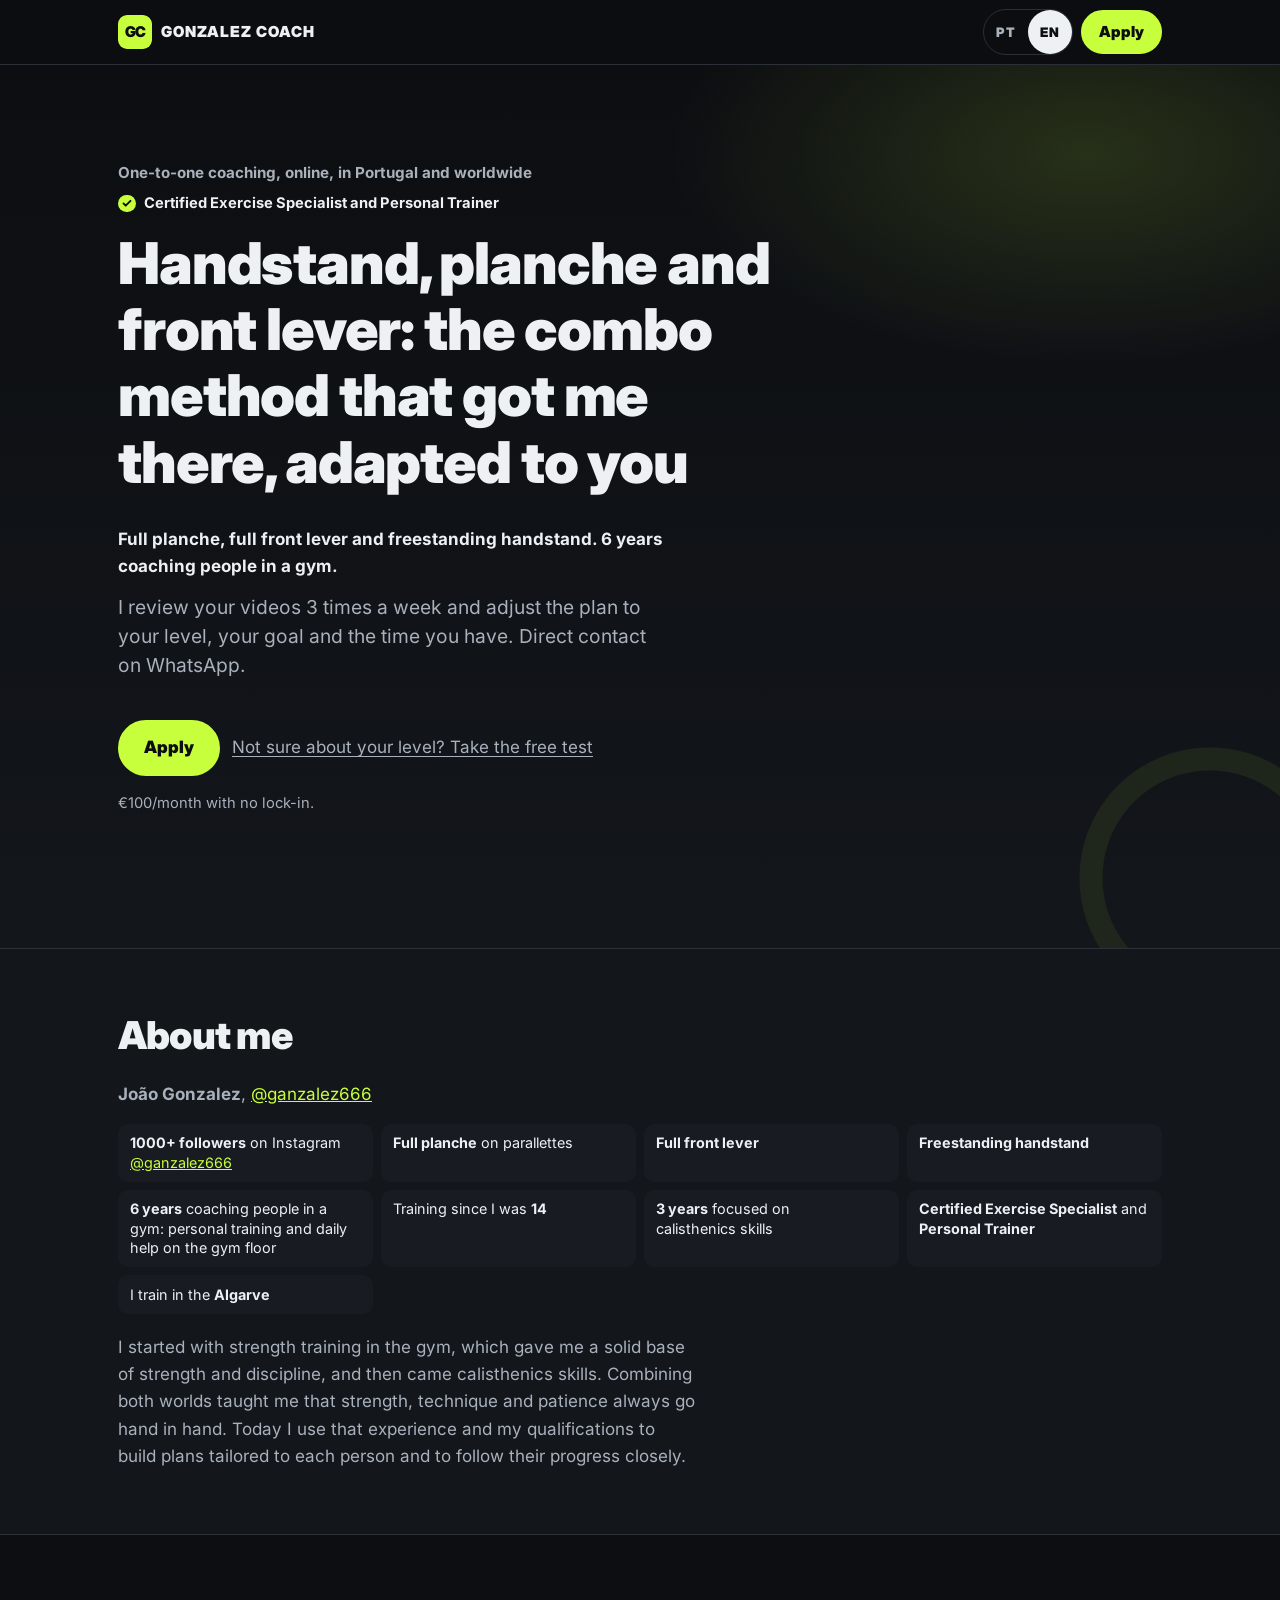
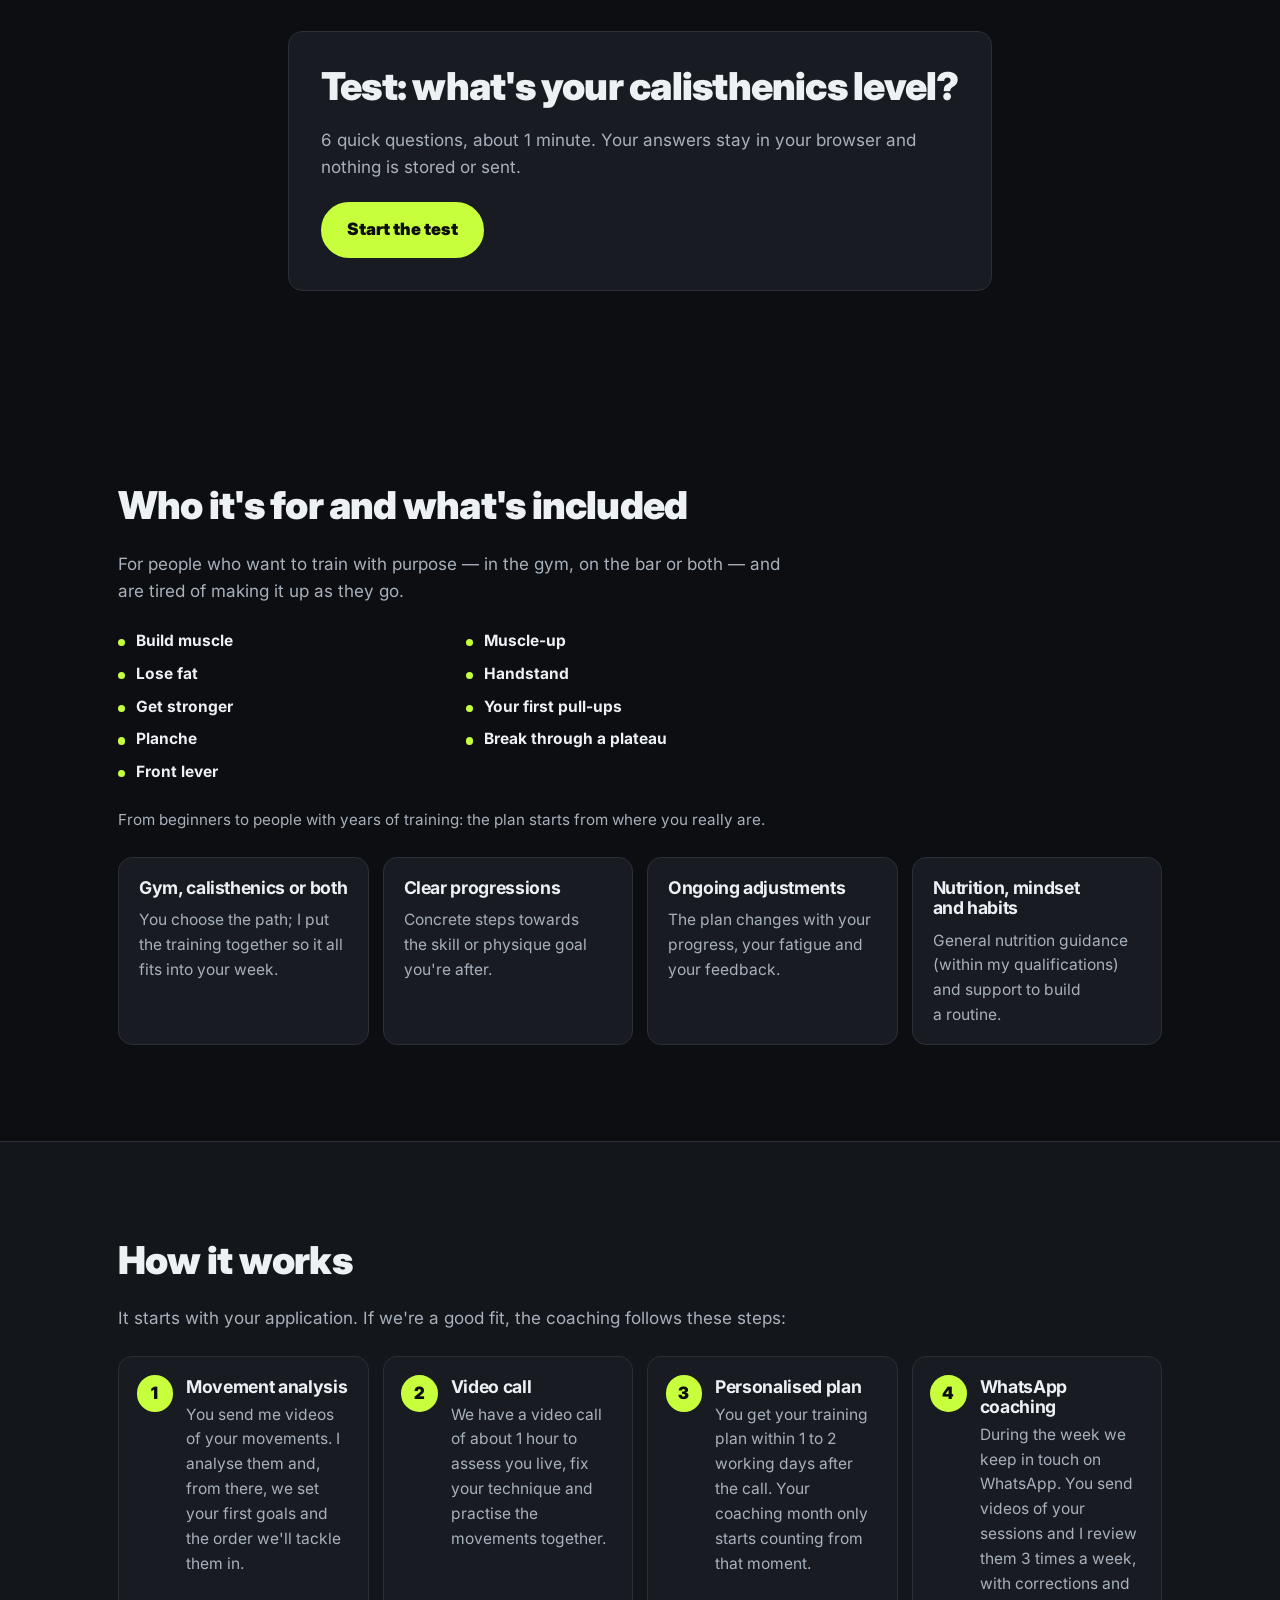
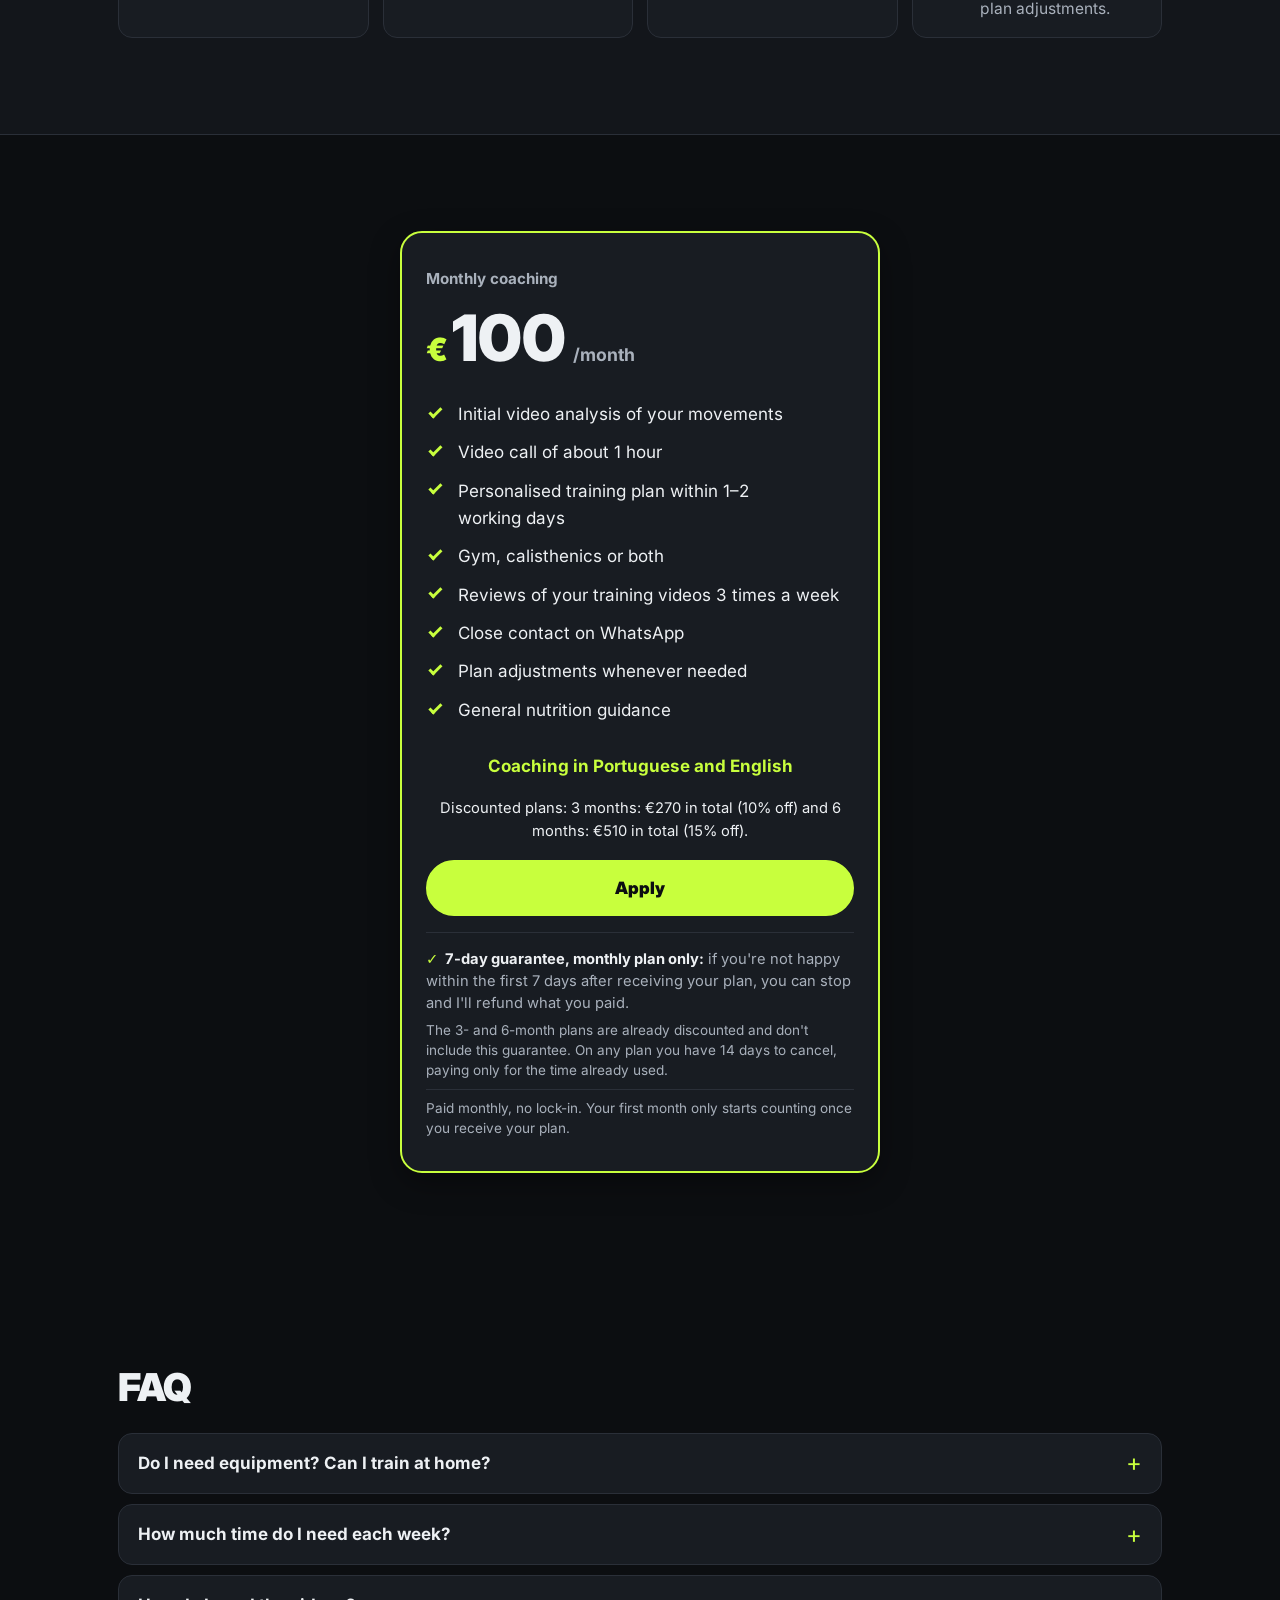
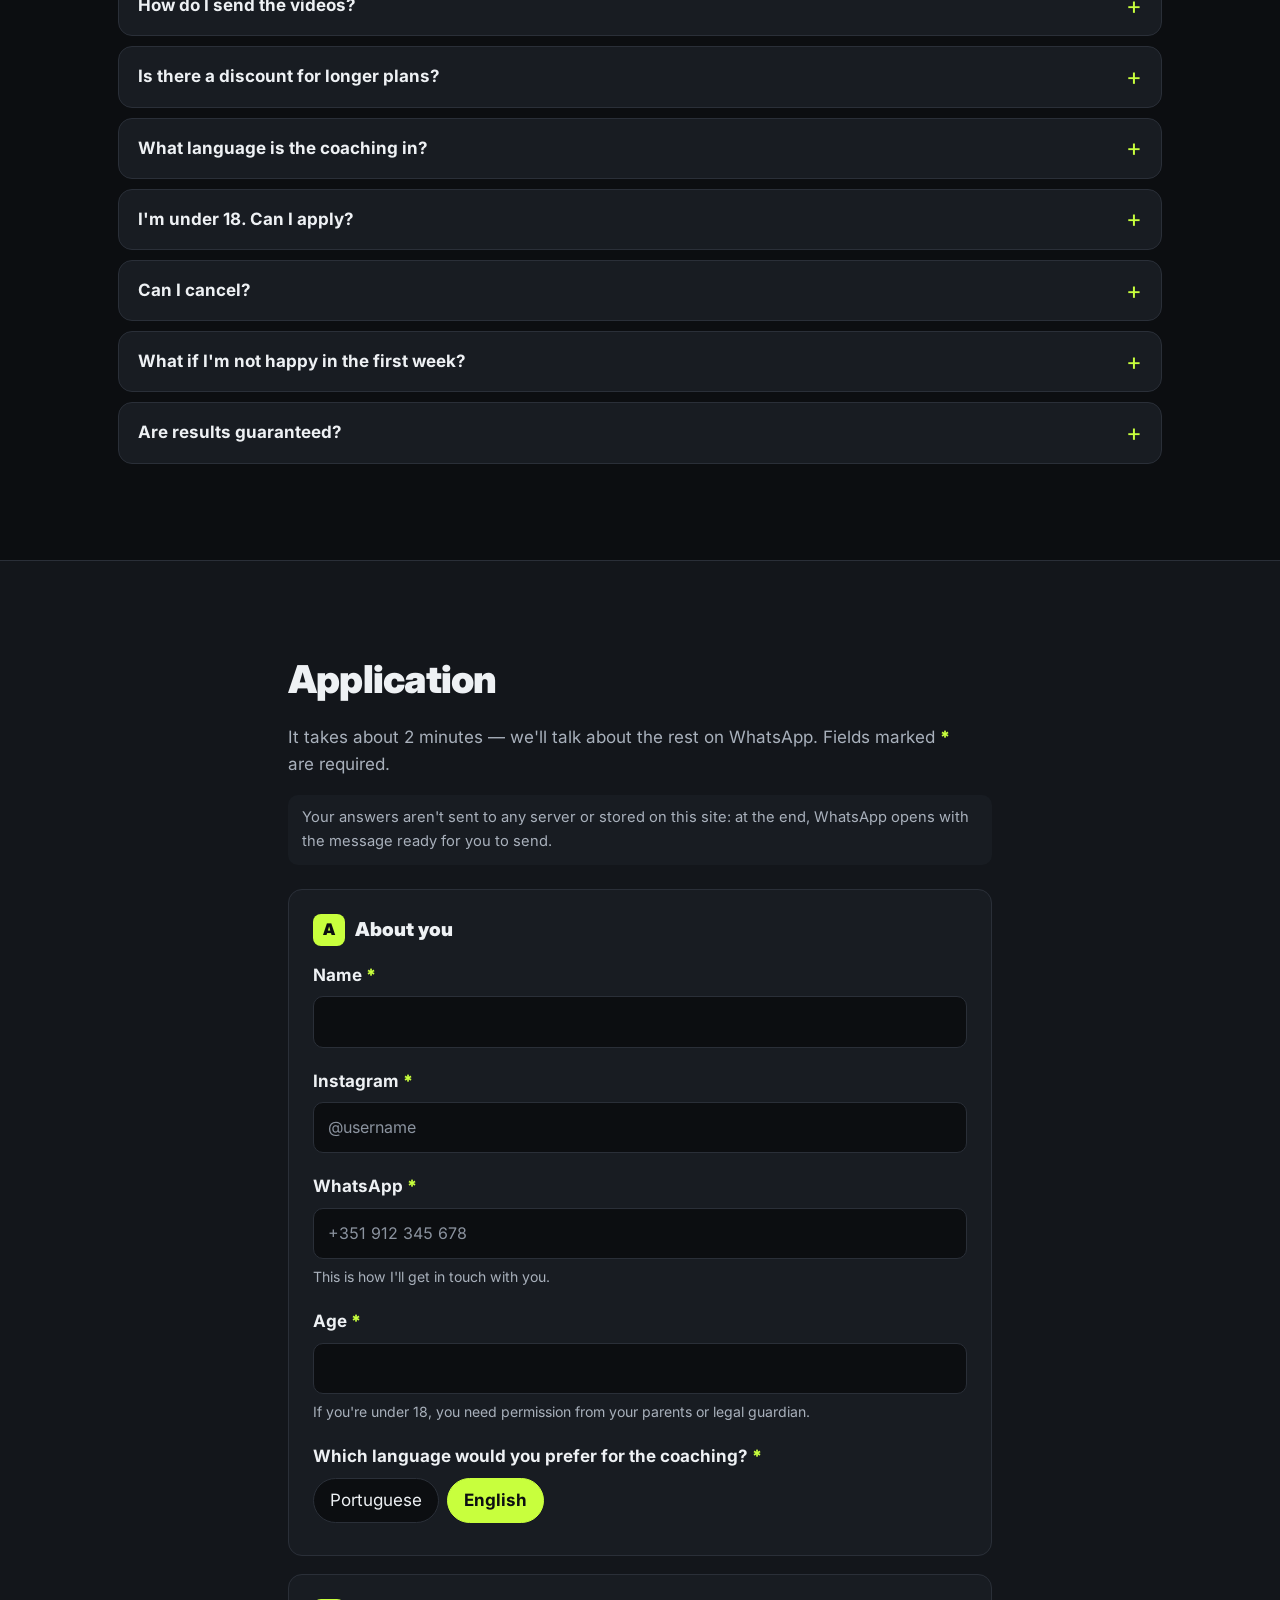
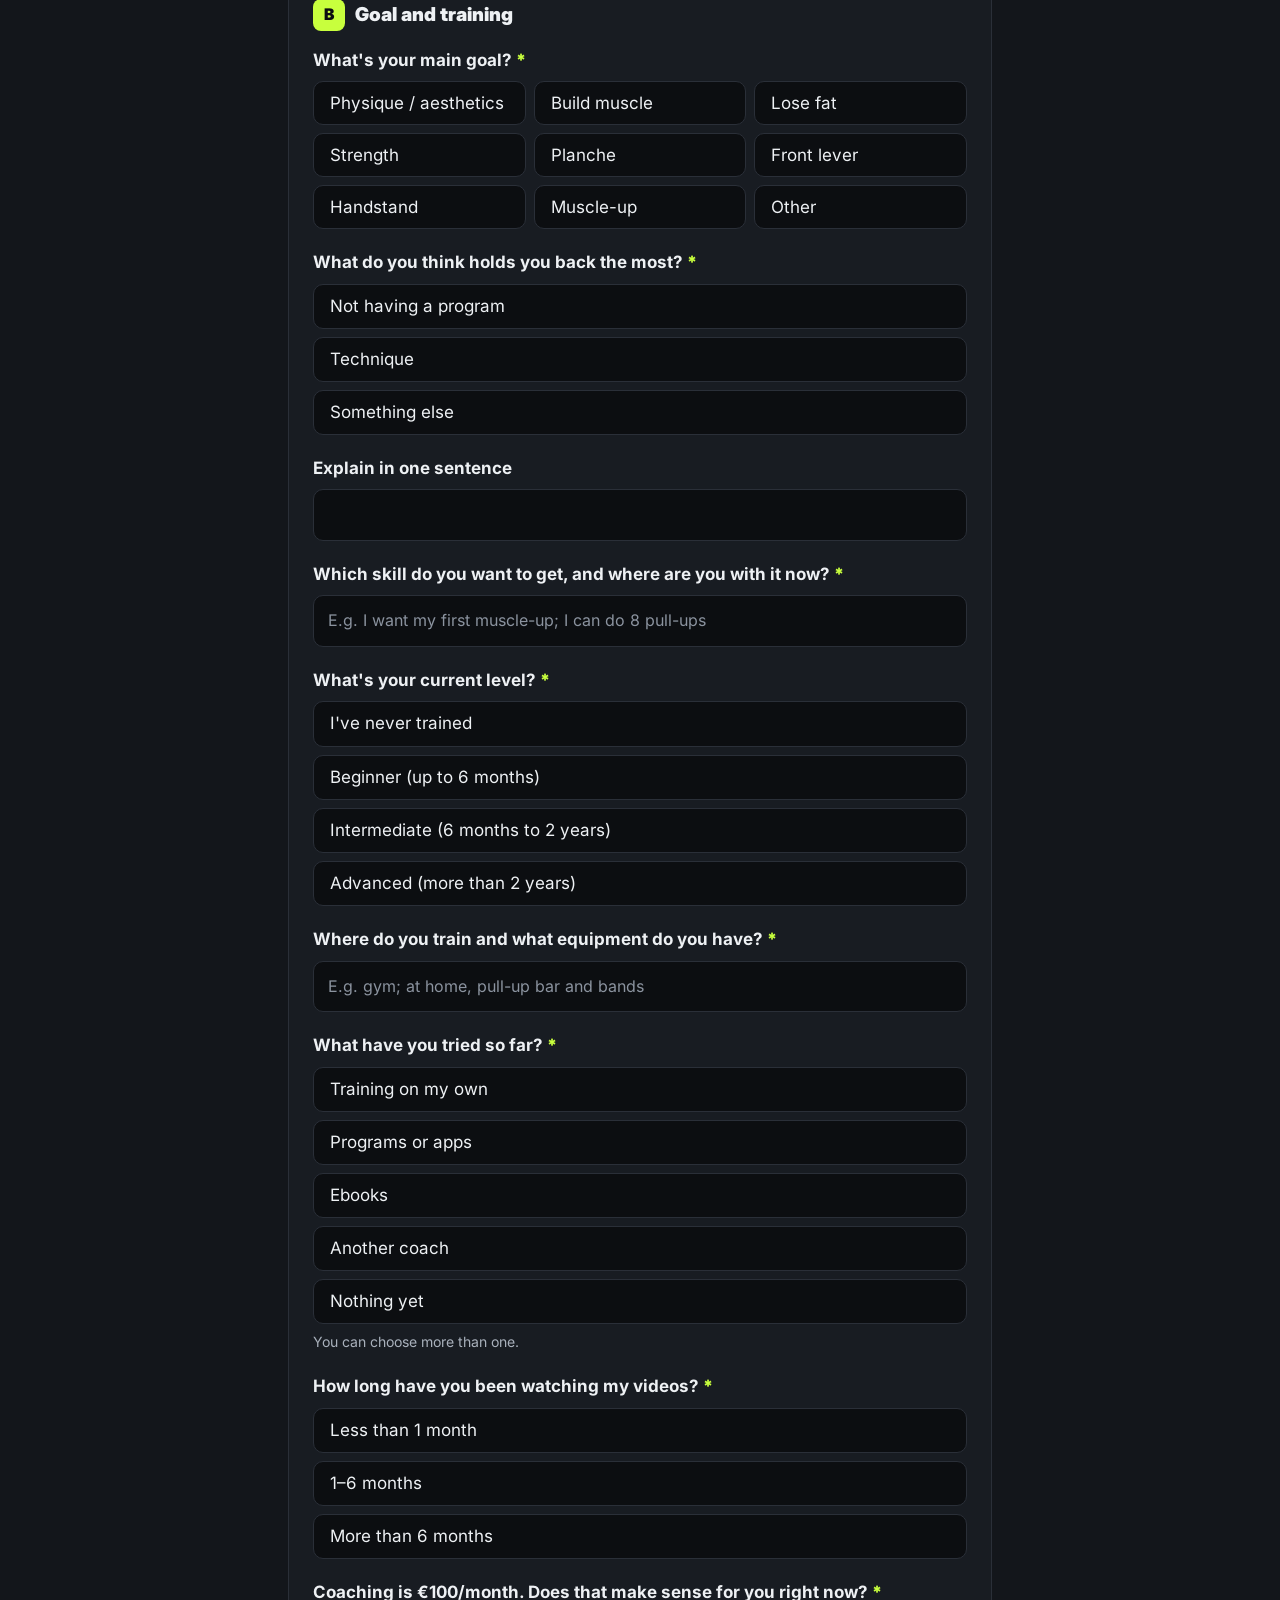
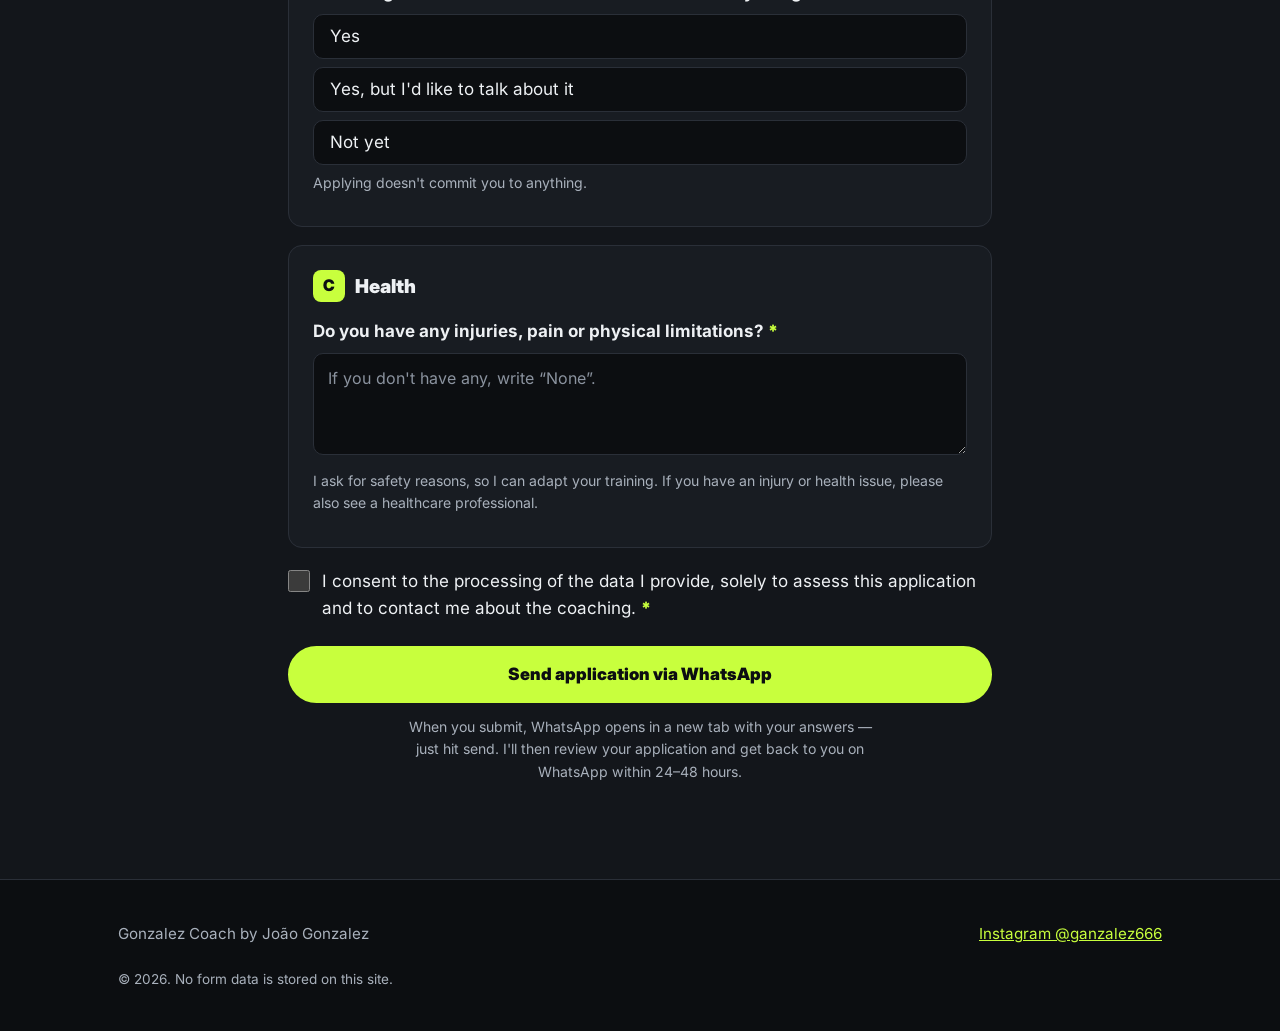
==== commit 6a3ea6aa: "Publicar site (versão 25e2438 do meu-projeto)" ====
--- a/en/index.html
+++ b/en/index.html
@@ -257,6 +257,20 @@
               <label for="equipamento"><span data-i18n="q.equipamento">Where do you train and what equipment do you have?</span> <span class="obrig">*</span></label>
               <input id="equipamento" name="equipamento" type="text" enterkeyhint="next" maxlength="200" data-i18n-ph="p.equipamento" placeholder="E.g. gym; at home, pull-up bar and bands">
             </div>
+            <div class="campo" data-q="m.jaTentaste" data-obrigatorio>
+              <p class="campo__label" id="lbl-ja-tentaste"><span data-i18n="q.jaTentaste">What have you tried so far?</span> <span class="obrig">*</span></p>
+              <div class="opcoes opcoes--coluna" role="group" aria-labelledby="lbl-ja-tentaste" aria-describedby="ajuda-ja-tentaste" data-opcoes="op.jaTentaste" data-nome="ja-tentaste" data-tipo="checkbox"><label class="opcao"><input type="checkbox" name="ja-tentaste" value="Training on my own" data-indice="0"><span>Training on my own</span></label><label class="opcao"><input type="checkbox" name="ja-tentaste" value="Programs or apps" data-indice="1"><span>Programs or apps</span></label><label class="opcao"><input type="checkbox" name="ja-tentaste" value="Ebooks" data-indice="2"><span>Ebooks</span></label><label class="opcao"><input type="checkbox" name="ja-tentaste" value="Another coach" data-indice="3"><span>Another coach</span></label><label class="opcao"><input type="checkbox" name="ja-tentaste" value="Nothing yet" data-indice="4"><span>Nothing yet</span></label></div>
+              <p class="campo__ajuda" id="ajuda-ja-tentaste" data-i18n="a.jaTentaste">You can choose more than one.</p>
+            </div>
+            <div class="campo" data-q="m.seguir" data-obrigatorio>
+              <p class="campo__label" id="lbl-seguir"><span data-i18n="q.seguir">How long have you been watching my videos?</span> <span class="obrig">*</span></p>
+              <div class="opcoes opcoes--coluna" role="radiogroup" aria-labelledby="lbl-seguir" data-opcoes="op.seguir" data-nome="seguir" data-tipo="radio"><label class="opcao"><input type="radio" name="seguir" value="Less than 1 month" data-indice="0"><span>Less than 1 month</span></label><label class="opcao"><input type="radio" name="seguir" value="1–6 months" data-indice="1"><span>1–6 months</span></label><label class="opcao"><input type="radio" name="seguir" value="More than 6 months" data-indice="2"><span>More than 6 months</span></label></div>
+            </div>
+            <div class="campo" data-q="m.investimento" data-obrigatorio>
+              <p class="campo__label" id="lbl-investimento"><span data-i18n="q.investimento">Coaching is €100/month. Does that make sense for you right now?</span> <span class="obrig">*</span></p>
+              <div class="opcoes opcoes--coluna" role="radiogroup" aria-labelledby="lbl-investimento" aria-describedby="ajuda-investimento" data-opcoes="op.investimento" data-nome="investimento" data-tipo="radio"><label class="opcao"><input type="radio" name="investimento" value="Yes" data-indice="0"><span>Yes</span></label><label class="opcao"><input type="radio" name="investimento" value="Yes, but I'd like to talk about it" data-indice="1"><span>Yes, but I'd like to talk about it</span></label><label class="opcao"><input type="radio" name="investimento" value="Not yet" data-indice="2"><span>Not yet</span></label></div>
+              <p class="campo__ajuda" id="ajuda-investimento" data-i18n="a.investimento">Applying doesn't commit you to anything.</p>
+            </div>
           </fieldset>
 
           <!-- C -->
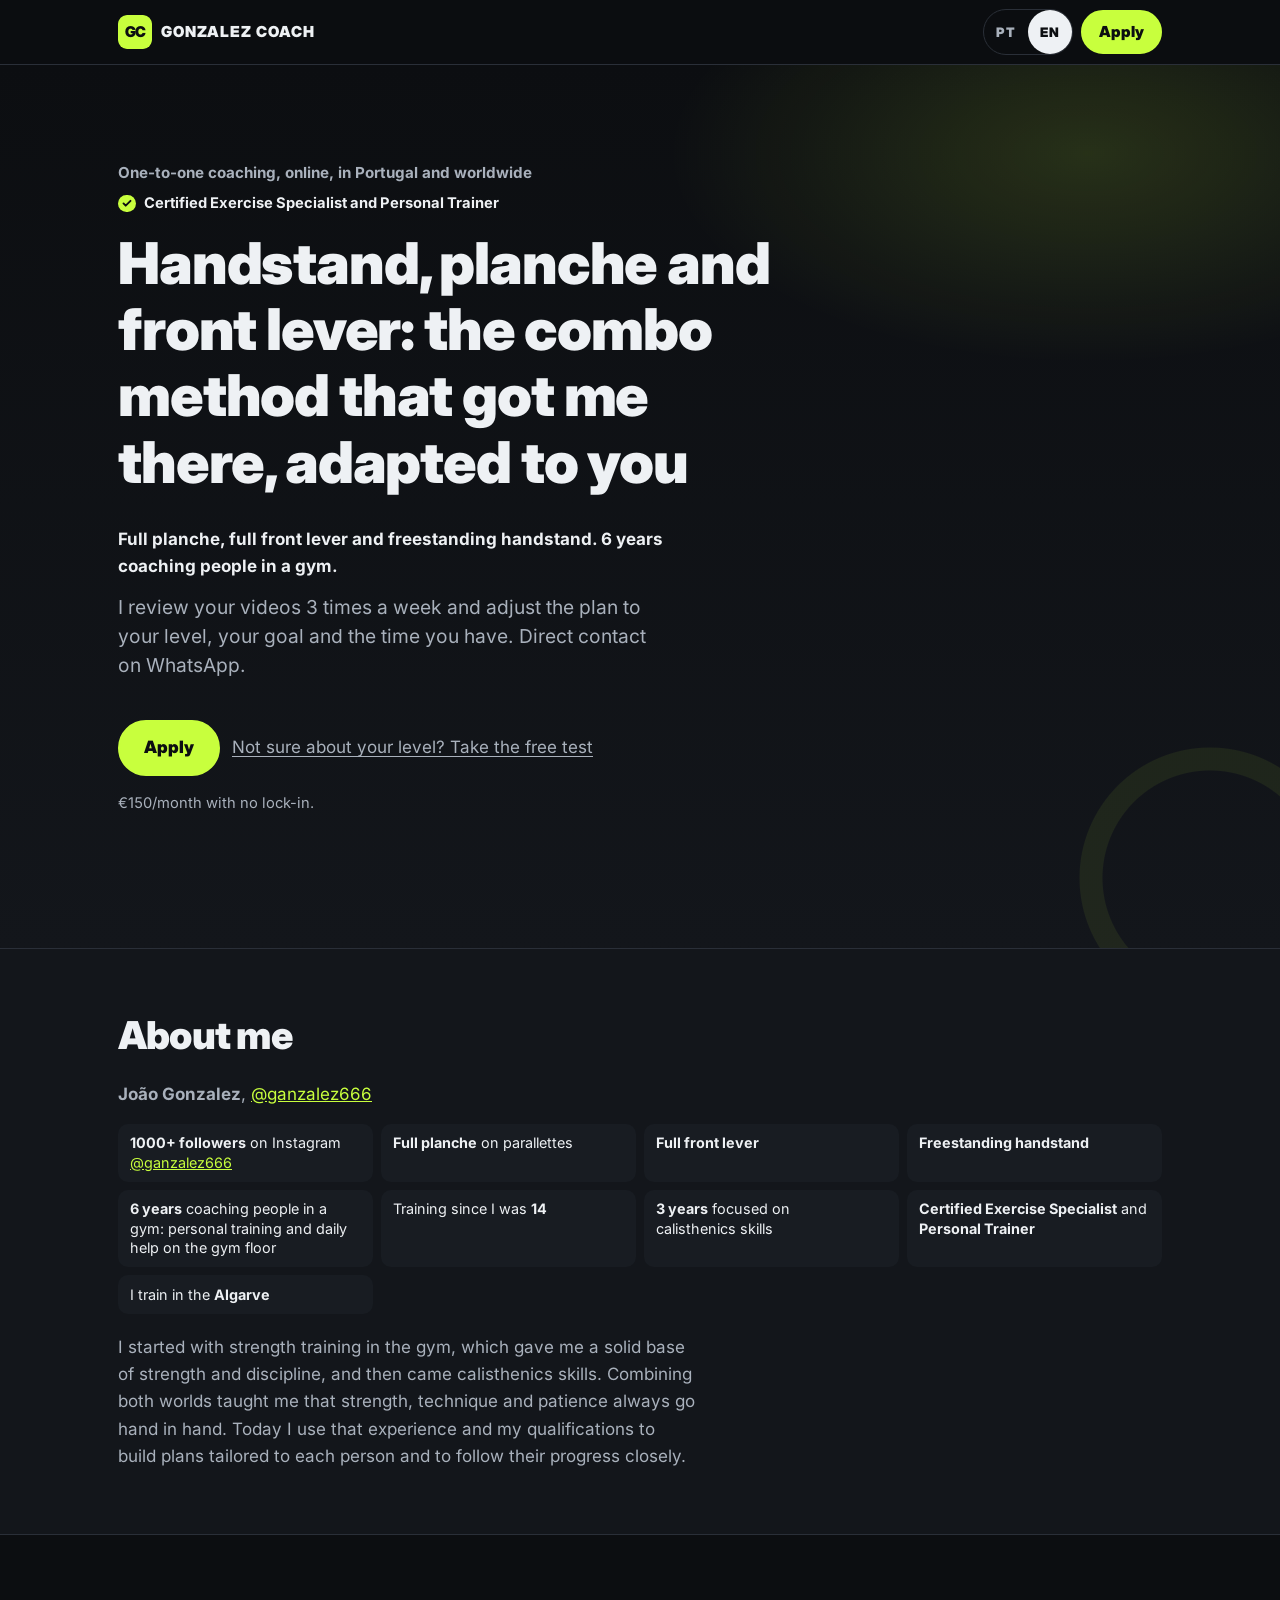
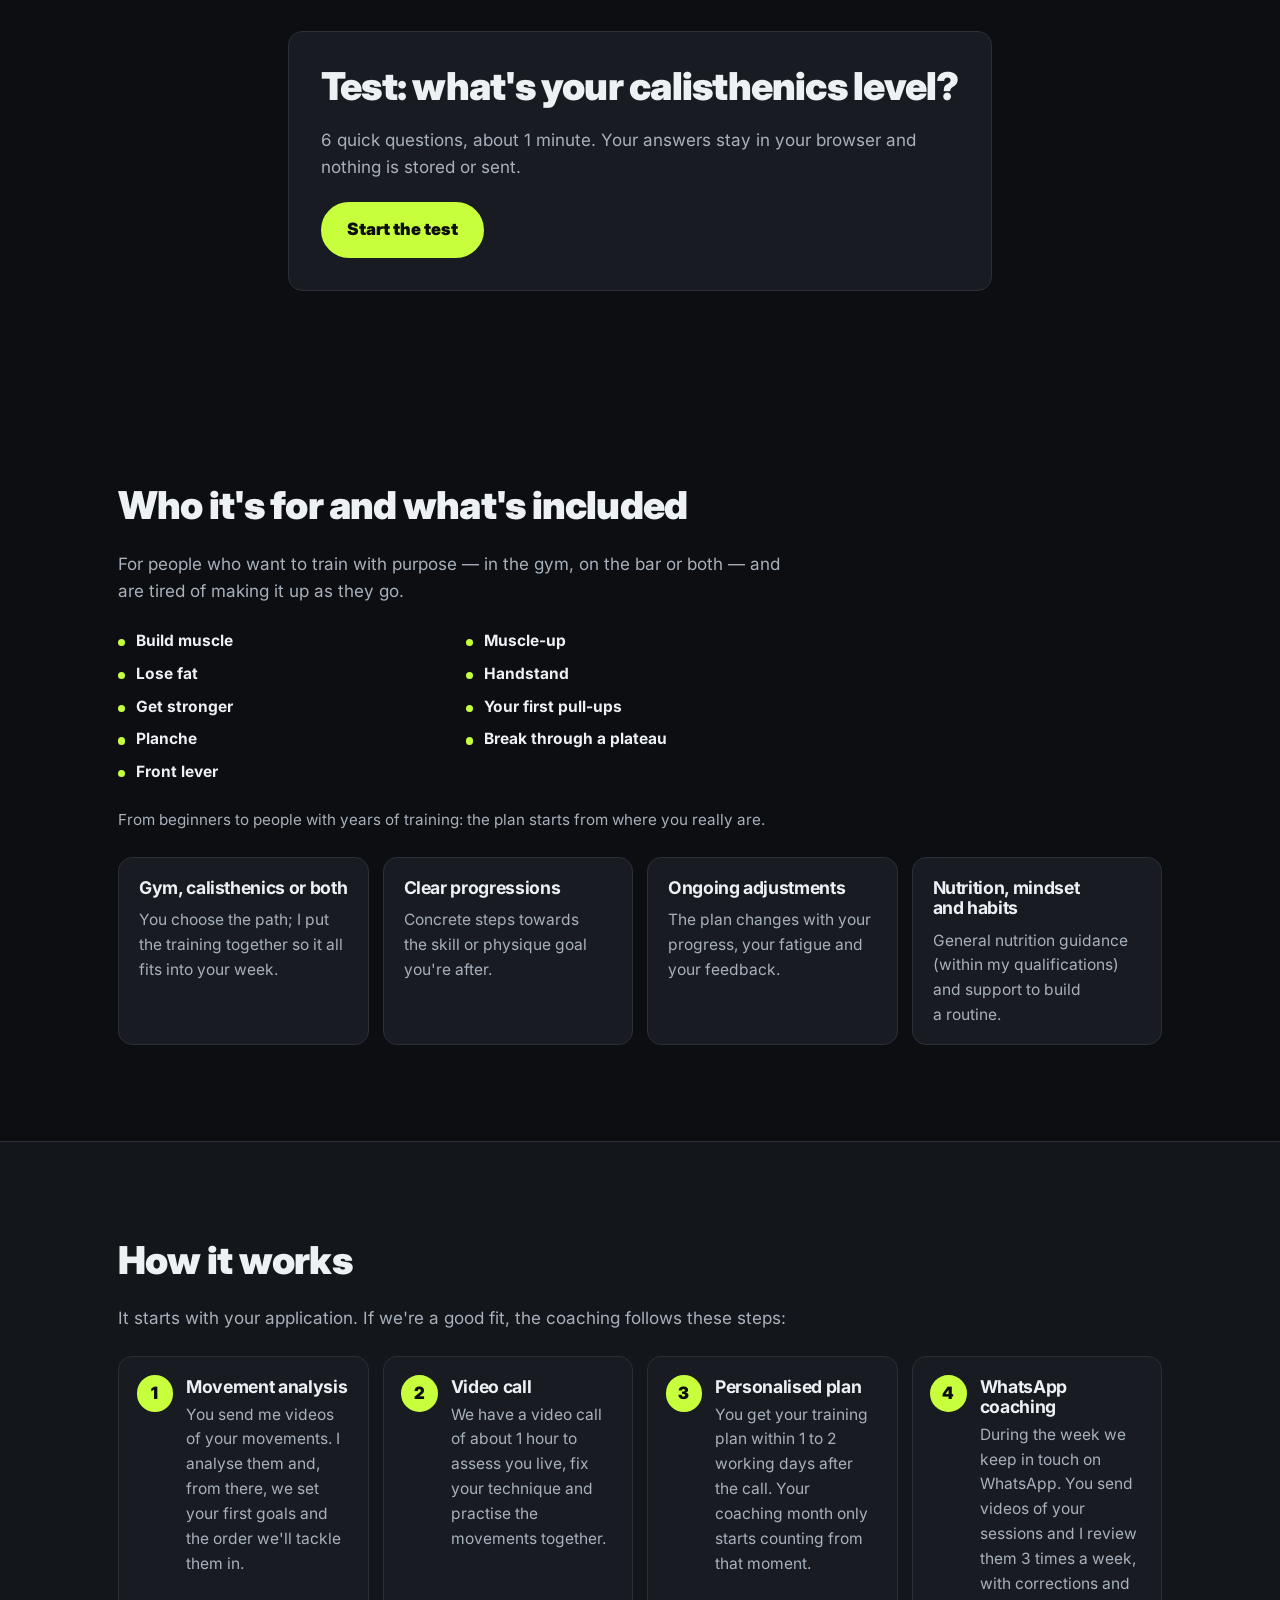
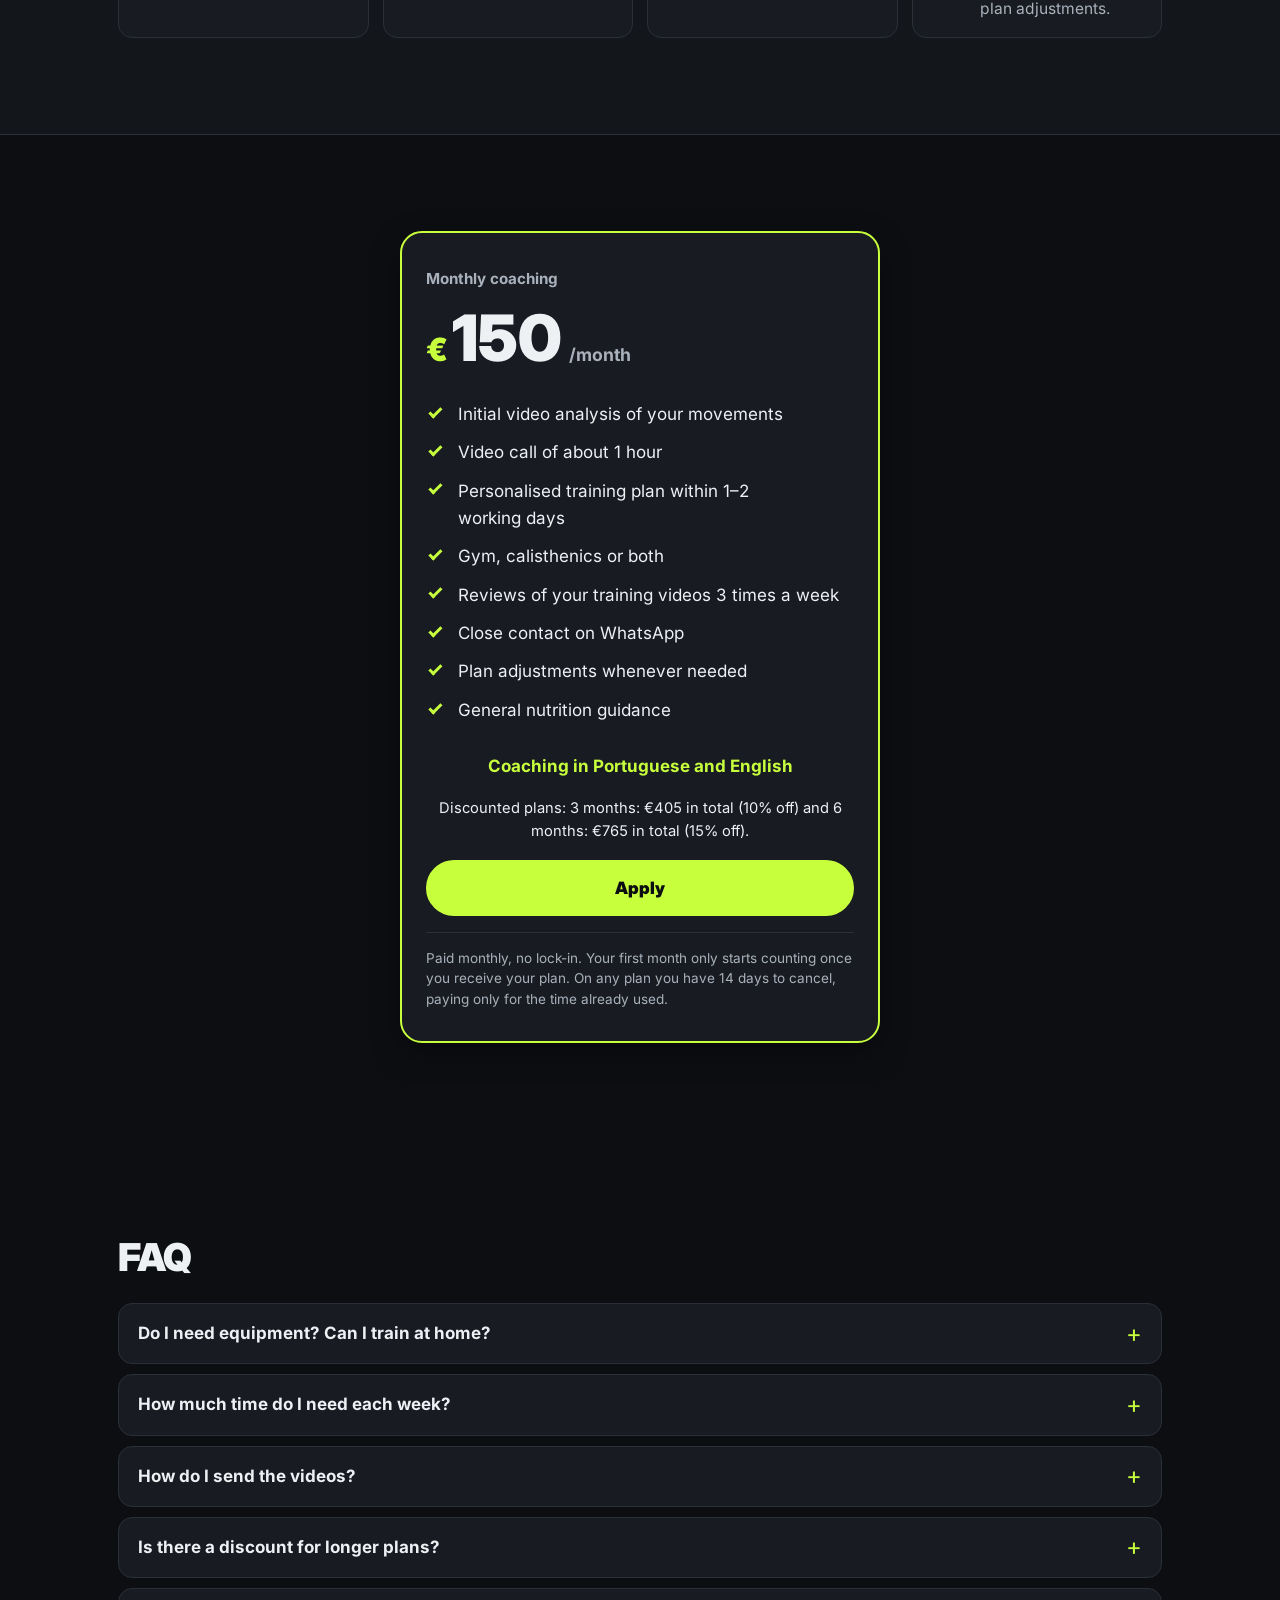
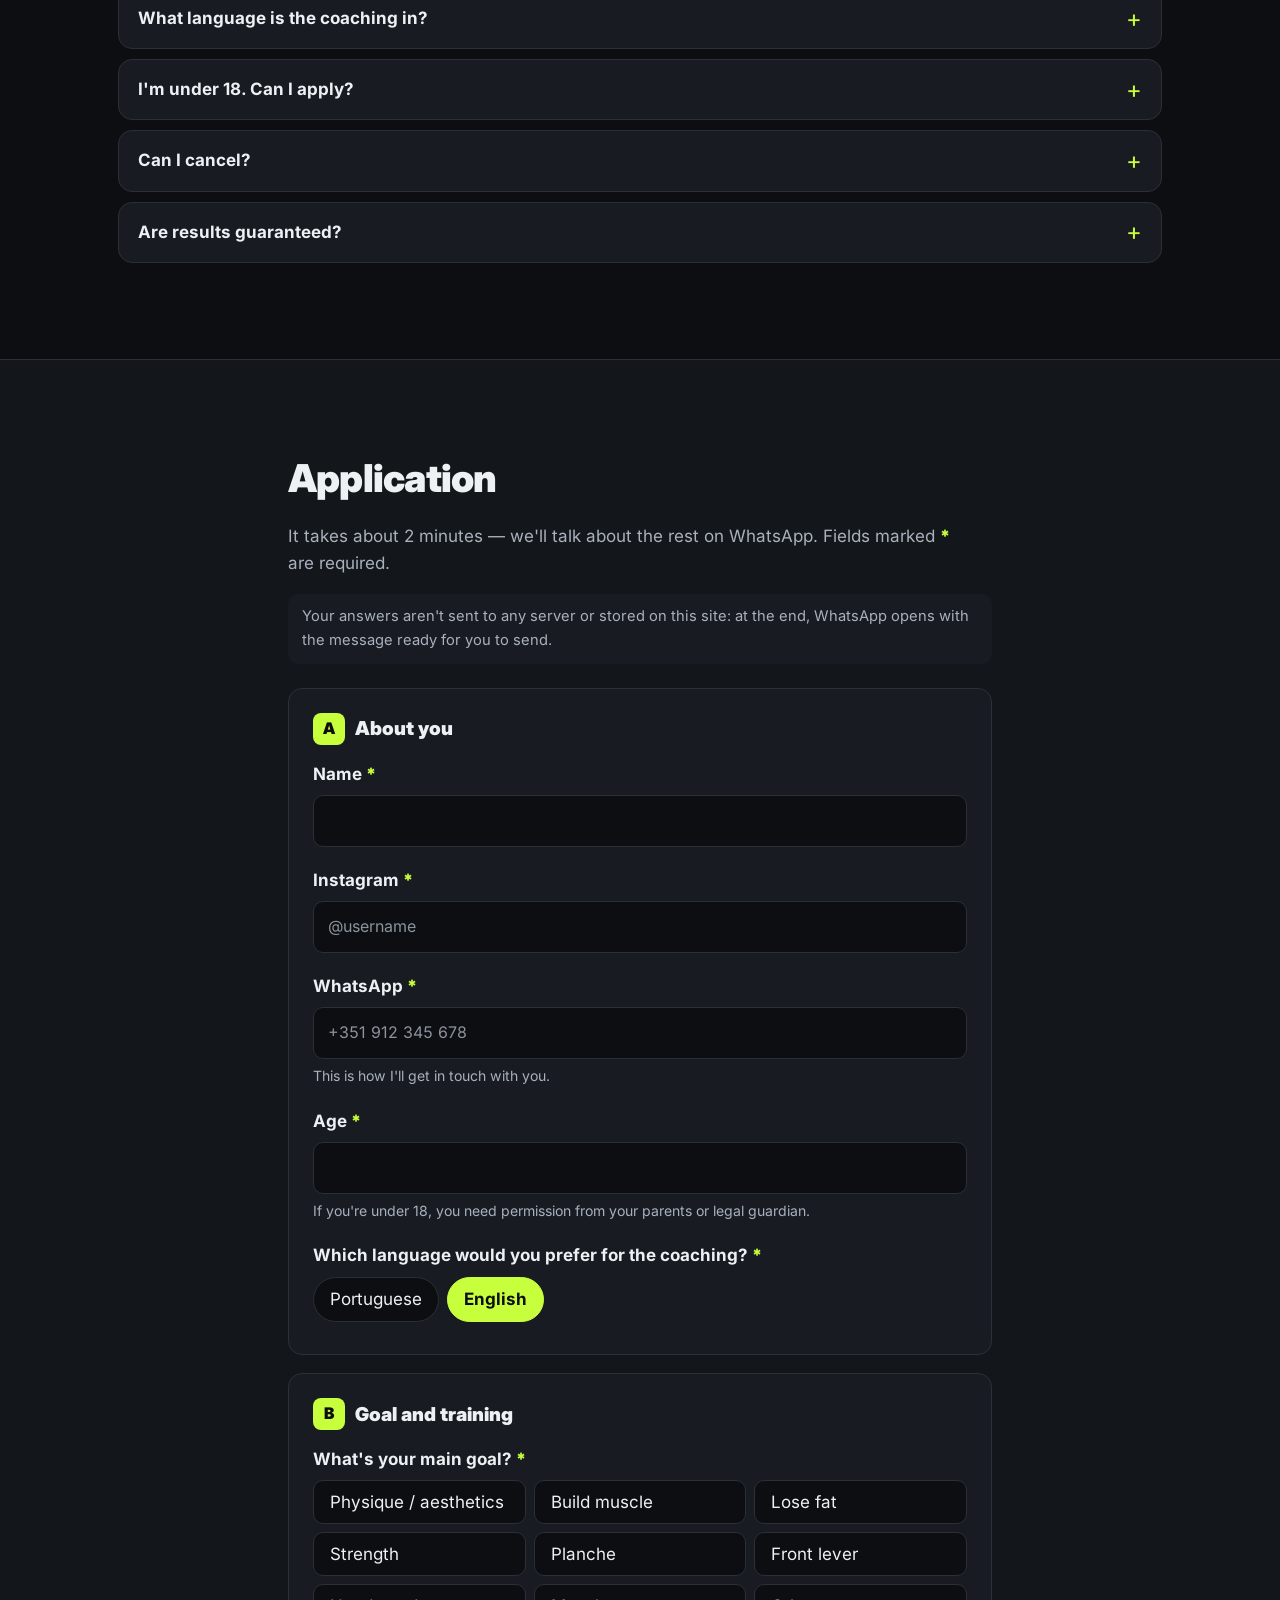
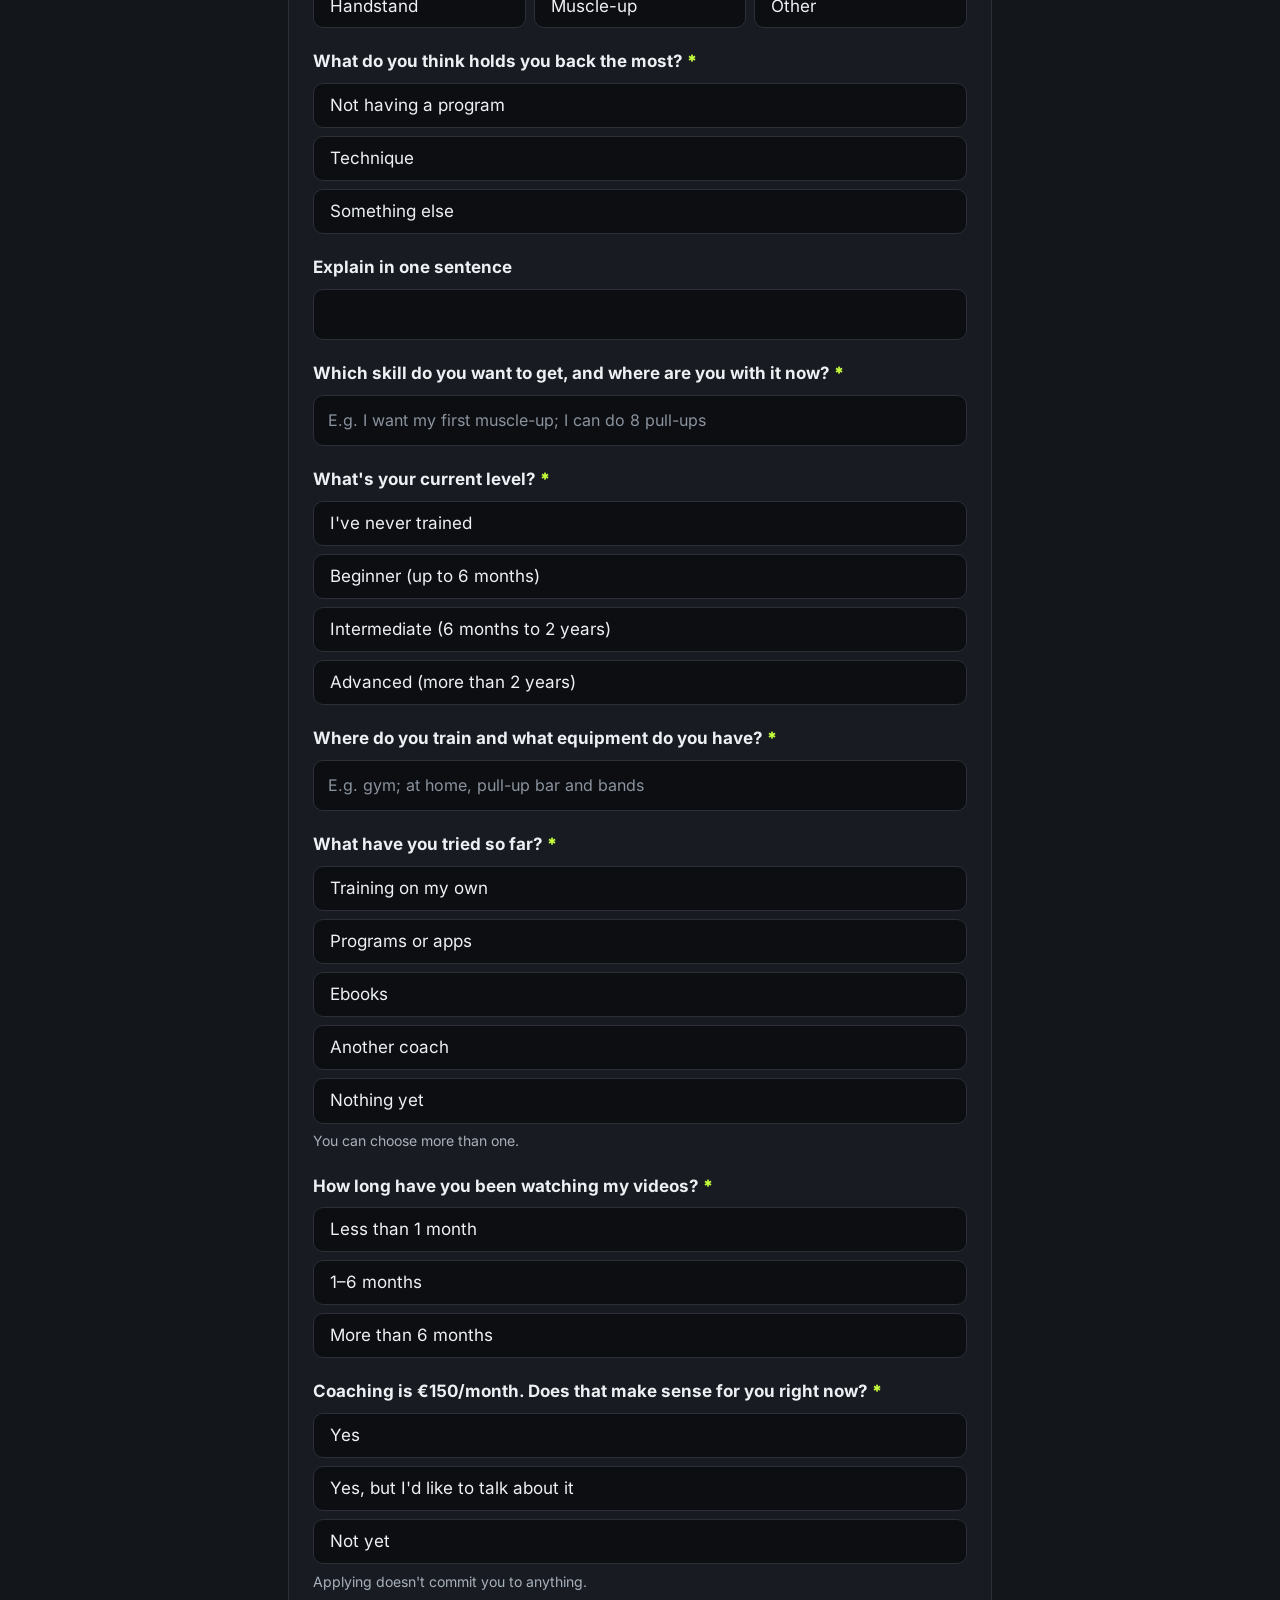
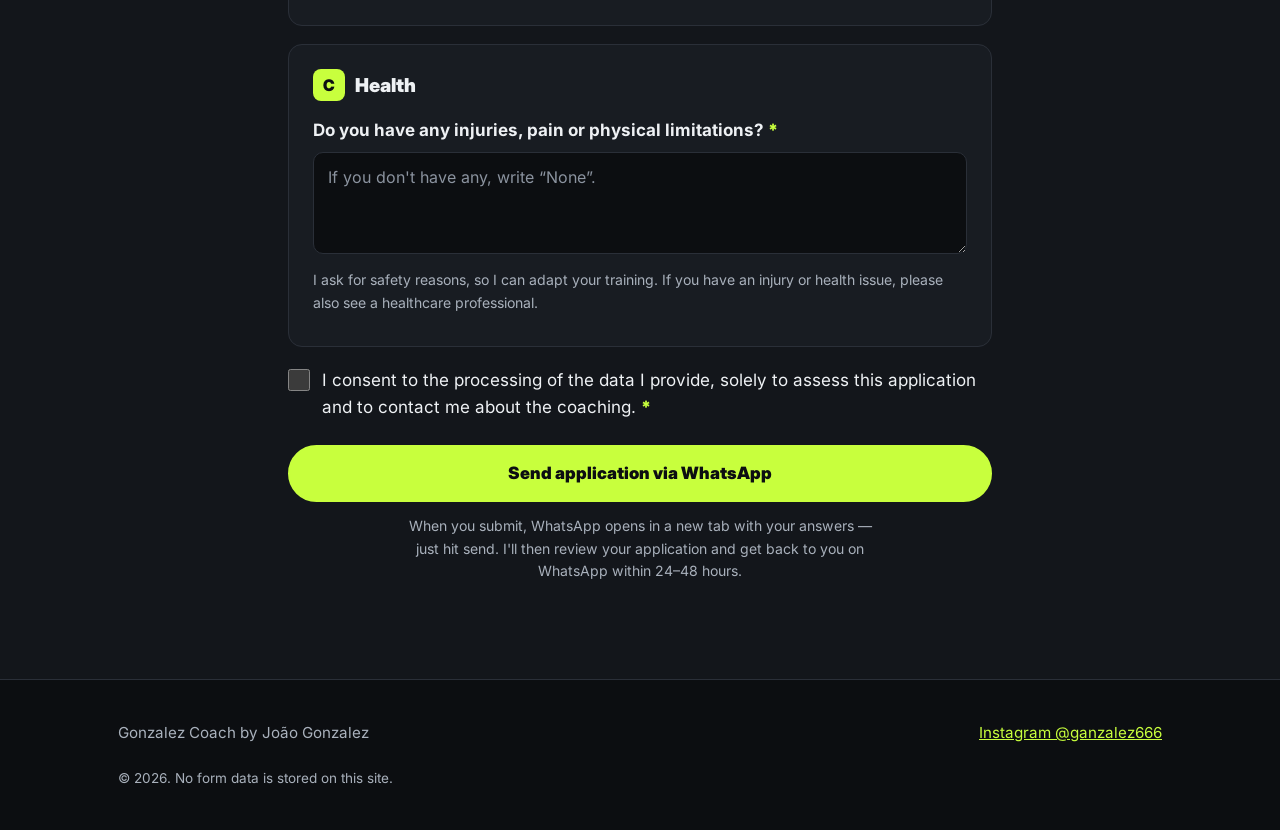
==== commit ba257e67: "Publicar site (versão a2d37d6 do meu-projeto)" ====
--- a/en/index.html
+++ b/en/index.html
@@ -18,7 +18,7 @@
   <!-- Dados estruturados para o Google (só dados verdadeiros de config.js: nome, Instagram, preço, línguas).
        Se mudares o preço, o nome ou as línguas em config.js, atualiza também aqui (os testes avisam). -->
   <script type="application/ld+json">
-{"@context":"https://schema.org","@graph":[{"@type":"WebSite","@id":"https://gonzalezjoao158.github.io/#site","url":"https://gonzalezjoao158.github.io/","name":"Gonzalez Coach","inLanguage":["pt-PT","en"],"publisher":{"@id":"https://gonzalezjoao158.github.io/#joao"}},{"@type":"Person","@id":"https://gonzalezjoao158.github.io/#joao","name":"João Gonzalez","url":"https://gonzalezjoao158.github.io/","jobTitle":"Técnico Especialista em Exercício Físico e Personal Trainer","description":"Coach online de calistenia e ginásio no Algarve. Faz full planche, full front lever e handstand livre.","knowsAbout":["Calistenia","Planche","Front lever","Handstand","Muscle-up","Musculação","Treino de força"],"knowsLanguage":["pt","en"],"worksFor":{"@id":"https://gonzalezjoao158.github.io/#coaching"},"sameAs":["https://www.instagram.com/ganzalez666/"]},{"@type":"ProfessionalService","@id":"https://gonzalezjoao158.github.io/#coaching","name":"Gonzalez Coach","alternateName":"Gonzalez Coach, coaching online de calistenia e ginásio","url":"https://gonzalezjoao158.github.io/","logo":"https://gonzalezjoao158.github.io/icon-512.png","image":"https://gonzalezjoao158.github.io/og-image.png","description":"Coaching online individual de calistenia e ginásio: análise dos movimentos por vídeo, videochamada inicial, plano de treino personalizado e revisão dos vídeos de treino 3 vezes por semana, com contacto por WhatsApp. Em português e inglês.","founder":{"@id":"https://gonzalezjoao158.github.io/#joao"},"areaServed":[{"@type":"Country","name":"Portugal"},{"@type":"Place","name":"Worldwide"}],"availableLanguage":["pt","en"],"sameAs":["https://www.instagram.com/ganzalez666/"],"makesOffer":{"@type":"Offer","url":"https://gonzalezjoao158.github.io/#candidatura","price":"100","priceCurrency":"EUR","priceSpecification":{"@type":"UnitPriceSpecification","price":"100","priceCurrency":"EUR","unitCode":"MON","referenceQuantity":{"@type":"QuantitativeValue","value":1,"unitCode":"MON"}},"itemOffered":{"@type":"Service","@id":"https://gonzalezjoao158.github.io/#servico","name":"Coaching online de calistenia e ginásio","serviceType":"Coaching online de calistenia e ginásio","provider":{"@id":"https://gonzalezjoao158.github.io/#joao"},"availableChannel":{"@type":"ServiceChannel","serviceUrl":"https://gonzalezjoao158.github.io/#candidatura","availableLanguage":["pt","en"]}}}}]}
+{"@context":"https://schema.org","@graph":[{"@type":"WebSite","@id":"https://gonzalezjoao158.github.io/#site","url":"https://gonzalezjoao158.github.io/","name":"Gonzalez Coach","inLanguage":["pt-PT","en"],"publisher":{"@id":"https://gonzalezjoao158.github.io/#joao"}},{"@type":"Person","@id":"https://gonzalezjoao158.github.io/#joao","name":"João Gonzalez","url":"https://gonzalezjoao158.github.io/","jobTitle":"Técnico Especialista em Exercício Físico e Personal Trainer","description":"Coach online de calistenia e ginásio no Algarve. Faz full planche, full front lever e handstand livre.","knowsAbout":["Calistenia","Planche","Front lever","Handstand","Muscle-up","Musculação","Treino de força"],"knowsLanguage":["pt","en"],"worksFor":{"@id":"https://gonzalezjoao158.github.io/#coaching"},"sameAs":["https://www.instagram.com/ganzalez666/"]},{"@type":"ProfessionalService","@id":"https://gonzalezjoao158.github.io/#coaching","name":"Gonzalez Coach","alternateName":"Gonzalez Coach, coaching online de calistenia e ginásio","url":"https://gonzalezjoao158.github.io/","logo":"https://gonzalezjoao158.github.io/icon-512.png","image":"https://gonzalezjoao158.github.io/og-image.png","description":"Coaching online individual de calistenia e ginásio: análise dos movimentos por vídeo, videochamada inicial, plano de treino personalizado e revisão dos vídeos de treino 3 vezes por semana, com contacto por WhatsApp. Em português e inglês.","founder":{"@id":"https://gonzalezjoao158.github.io/#joao"},"areaServed":[{"@type":"Country","name":"Portugal"},{"@type":"Place","name":"Worldwide"}],"availableLanguage":["pt","en"],"sameAs":["https://www.instagram.com/ganzalez666/"],"makesOffer":{"@type":"Offer","url":"https://gonzalezjoao158.github.io/#candidatura","price":"150","priceCurrency":"EUR","priceSpecification":{"@type":"UnitPriceSpecification","price":"150","priceCurrency":"EUR","unitCode":"MON","referenceQuantity":{"@type":"QuantitativeValue","value":1,"unitCode":"MON"}},"itemOffered":{"@type":"Service","@id":"https://gonzalezjoao158.github.io/#servico","name":"Coaching online de calistenia e ginásio","serviceType":"Coaching online de calistenia e ginásio","provider":{"@id":"https://gonzalezjoao158.github.io/#joao"},"availableChannel":{"@type":"ServiceChannel","serviceUrl":"https://gonzalezjoao158.github.io/#candidatura","availableLanguage":["pt","en"]}}}}]}
   </script>
   <!-- Pré-visualização quando o link é partilhado (WhatsApp, Instagram, Facebook, X…) -->
   <meta property="og:type" content="website">
@@ -80,7 +80,7 @@
           <a class="botao" href="#candidatura" data-i18n="topo.cta">Apply</a>
           <a class="hero__teste" href="#teste" data-i18n="hero.teste">Not sure about your level? Take the free test</a>
         </div>
-        <p class="hero__nota" data-i18n="hero.nota">€100/month with no lock-in.</p>
+        <p class="hero__nota" data-i18n="hero.nota">€150/month with no lock-in.</p>
       </div>
     </section>
 
@@ -154,15 +154,12 @@
       <div class="contentor">
         <div class="preco">
           <p class="etiqueta" data-i18n="preco.etiqueta">Monthly coaching</p>
-          <p class="preco__valor preco__valor--moeda-antes" id="preco-valor"><span class="preco__numero" data-config="preco">100</span><span class="preco__moeda" data-config="moeda">€</span><span class="preco__periodo" data-i18n="preco.periodo">/month</span></p>
+          <p class="preco__valor preco__valor--moeda-antes" id="preco-valor"><span class="preco__numero" data-config="preco">150</span><span class="preco__moeda" data-config="moeda">€</span><span class="preco__periodo" data-i18n="preco.periodo">/month</span></p>
           <ul class="lista-check" data-i18n-lista="preco.lista"><li>Initial video analysis of your movements</li><li>Video call of about 1 hour</li><li>Personalised training plan within 1–2 working days</li><li>Gym, calisthenics or both</li><li>Reviews of your training videos 3 times a week</li><li>Close contact on WhatsApp</li><li>Plan adjustments whenever needed</li><li>General nutrition guidance</li></ul>
           <p class="preco__linguas" data-i18n="preco.linguas">Coaching in Portuguese and English</p>
-          <p class="preco__planos" id="preco-planos">Discounted plans: 3 months: €270 in total (10% off) and 6 months: €510 in total (15% off).</p>
+          <p class="preco__planos" id="preco-planos">Discounted plans: 3 months: €405 in total (10% off) and 6 months: €765 in total (15% off).</p>
           <a class="botao botao--largo" href="#candidatura" data-i18n="topo.cta">Apply</a>
-          <div class="preco__garantia">
-            <p data-i18n="preco.garantia"><strong>7-day guarantee, monthly plan only:</strong> if you're not happy within the first 7 days after receiving your plan, you can stop and I'll refund what you paid. <small>The 3- and 6-month plans are already discounted and don't include this guarantee. On any plan you have 14 days to cancel, paying only for the time already used.</small></p>
-            <p class="preco__nota" data-i18n="preco.nota">Paid monthly, no lock-in. Your first month only starts counting once you receive your plan.</p>
-          </div>
+          <p class="preco__nota" data-i18n="preco.nota">Paid monthly, no lock-in. Your first month only starts counting once you receive your plan. On any plan you have 14 days to cancel, paying only for the time already used.</p>
         </div>
       </div>
     </section>
@@ -179,7 +176,7 @@
     <section class="seccao" id="faq">
       <div class="contentor">
         <h2 data-i18n="faq.titulo">FAQ</h2>
-        <div class="faq" data-i18n-faq="faq.itens"><details><summary>Do I need equipment? Can I train at home?</summary><p>You don't need a gym. The plan is built around what you have: a full gym, a pull-up bar, dip bars, resistance bands or just your bodyweight, at home or in a park. For some calisthenics skills a bar helps a lot — if that's the case, I'll tell you the minimum you need.</p></details><details><summary>How much time do I need each week?</summary><p>It depends on your goal, but usually 3 to 5 sessions of 45 to 75 minutes. Training consistently matters more than training a lot — the plan fits the time you really have.</p></details><details><summary>How do I send the videos?</summary><p>Privately, on WhatsApp. At the start you send me videos of the movements I ask for, so I can analyse your starting point and we can set your first goals. Then, during the coaching, you film parts of your sessions and I review them 3 times a week. Videos are only used for analysis and are never shared.</p></details><details><summary>Is there a discount for longer plans?</summary><p>Yes: 3- and 6-month plans are discounted (you'll find the prices in the pricing section). We agree on the duration in our WhatsApp chat.</p></details><details><summary>What language is the coaching in?</summary><p>Portuguese and English — you choose in the form.</p></details><details><summary>I'm under 18. Can I apply?</summary><p>Yes, as long as you have permission from your parents or legal guardian. The form asks you to confirm this.</p></details><details><summary>Can I cancel?</summary><p>Yes. You pay monthly and there's no lock-in: if you want to stop, just let me know before the next month.</p></details><details><summary>What if I'm not happy in the first week?</summary><p>The monthly plan comes with a guarantee: if you're not happy within the first 7 days after receiving your plan, you can stop and I'll refund what you paid. Just tell me on WhatsApp. The 3- and 6-month plans are already discounted and don't include this guarantee. On any plan you have 14 days to cancel, paying only for the time already used.</p></details><details><summary>Are results guaranteed?</summary><p>I don't promise guaranteed results — they depend on your consistency, sleep, nutrition and starting point. What I do guarantee is a structured plan, close support and adjustments whenever they're needed.</p></details></div>
+        <div class="faq" data-i18n-faq="faq.itens"><details><summary>Do I need equipment? Can I train at home?</summary><p>You don't need a gym. The plan is built around what you have: a full gym, a pull-up bar, dip bars, resistance bands or just your bodyweight, at home or in a park. For some calisthenics skills a bar helps a lot — if that's the case, I'll tell you the minimum you need.</p></details><details><summary>How much time do I need each week?</summary><p>It depends on your goal, but usually 3 to 5 sessions of 45 to 75 minutes. Training consistently matters more than training a lot — the plan fits the time you really have.</p></details><details><summary>How do I send the videos?</summary><p>Privately, on WhatsApp. At the start you send me videos of the movements I ask for, so I can analyse your starting point and we can set your first goals. Then, during the coaching, you film parts of your sessions and I review them 3 times a week. Videos are only used for analysis and are never shared.</p></details><details><summary>Is there a discount for longer plans?</summary><p>Yes: 3- and 6-month plans are discounted (you'll find the prices in the pricing section). We agree on the duration in our WhatsApp chat.</p></details><details><summary>What language is the coaching in?</summary><p>Portuguese and English — you choose in the form.</p></details><details><summary>I'm under 18. Can I apply?</summary><p>Yes, as long as you have permission from your parents or legal guardian. The form asks you to confirm this.</p></details><details><summary>Can I cancel?</summary><p>Yes. You pay monthly and there's no lock-in: if you want to stop, just let me know before the next month. On any plan you have 14 days to cancel, paying only for the time already used.</p></details><details><summary>Are results guaranteed?</summary><p>I don't promise guaranteed results — they depend on your consistency, sleep, nutrition and starting point. What I do guarantee is a structured plan, close support and adjustments whenever they're needed.</p></details></div>
       </div>
     </section>
 
@@ -267,7 +264,7 @@
               <div class="opcoes opcoes--coluna" role="radiogroup" aria-labelledby="lbl-seguir" data-opcoes="op.seguir" data-nome="seguir" data-tipo="radio"><label class="opcao"><input type="radio" name="seguir" value="Less than 1 month" data-indice="0"><span>Less than 1 month</span></label><label class="opcao"><input type="radio" name="seguir" value="1–6 months" data-indice="1"><span>1–6 months</span></label><label class="opcao"><input type="radio" name="seguir" value="More than 6 months" data-indice="2"><span>More than 6 months</span></label></div>
             </div>
             <div class="campo" data-q="m.investimento" data-obrigatorio>
-              <p class="campo__label" id="lbl-investimento"><span data-i18n="q.investimento">Coaching is €100/month. Does that make sense for you right now?</span> <span class="obrig">*</span></p>
+              <p class="campo__label" id="lbl-investimento"><span data-i18n="q.investimento">Coaching is €150/month. Does that make sense for you right now?</span> <span class="obrig">*</span></p>
               <div class="opcoes opcoes--coluna" role="radiogroup" aria-labelledby="lbl-investimento" aria-describedby="ajuda-investimento" data-opcoes="op.investimento" data-nome="investimento" data-tipo="radio"><label class="opcao"><input type="radio" name="investimento" value="Yes" data-indice="0"><span>Yes</span></label><label class="opcao"><input type="radio" name="investimento" value="Yes, but I'd like to talk about it" data-indice="1"><span>Yes, but I'd like to talk about it</span></label><label class="opcao"><input type="radio" name="investimento" value="Not yet" data-indice="2"><span>Not yet</span></label></div>
               <p class="campo__ajuda" id="ajuda-investimento" data-i18n="a.investimento">Applying doesn't commit you to anything.</p>
             </div>
--- a/style.css
+++ b/style.css
@@ -309,15 +309,10 @@
 .preco__periodo { font-size: 1.1rem; color: var(--texto-2); font-weight: 600; margin-left: .3rem; }
 .preco__planos { color: var(--texto); font-size: .92rem; text-align: center; margin: 0 0 1rem; }
 .preco__linguas { text-align: center; font-weight: 700; color: var(--destaque); margin: 0 0 1rem; }
-.preco__garantia p { margin: 0; }
-.preco__garantia .preco__nota { margin-top: .5rem; padding-top: .5rem; border-top: 1px solid var(--linha); font-size: .85rem; }
-.preco__garantia {
+.preco__nota {
   margin: 1rem 0 0; padding: .9rem 0 0; border-top: 1px solid var(--linha);
-  color: var(--texto-2); font-size: .92rem; line-height: 1.5;
-}
-.preco__garantia strong { color: var(--texto); }
-.preco__garantia > p:first-child::before { content: "✓" / ""; margin-right: .4rem; color: var(--destaque); font-weight: 900; }
-.preco__garantia small { display: block; margin-top: .35rem; font-size: .85rem; }
+  color: var(--texto-2); font-size: .85rem; line-height: 1.5;
+}
 
 /* ---------- Feedbacks ---------- */
 .feedback { margin: 0; }
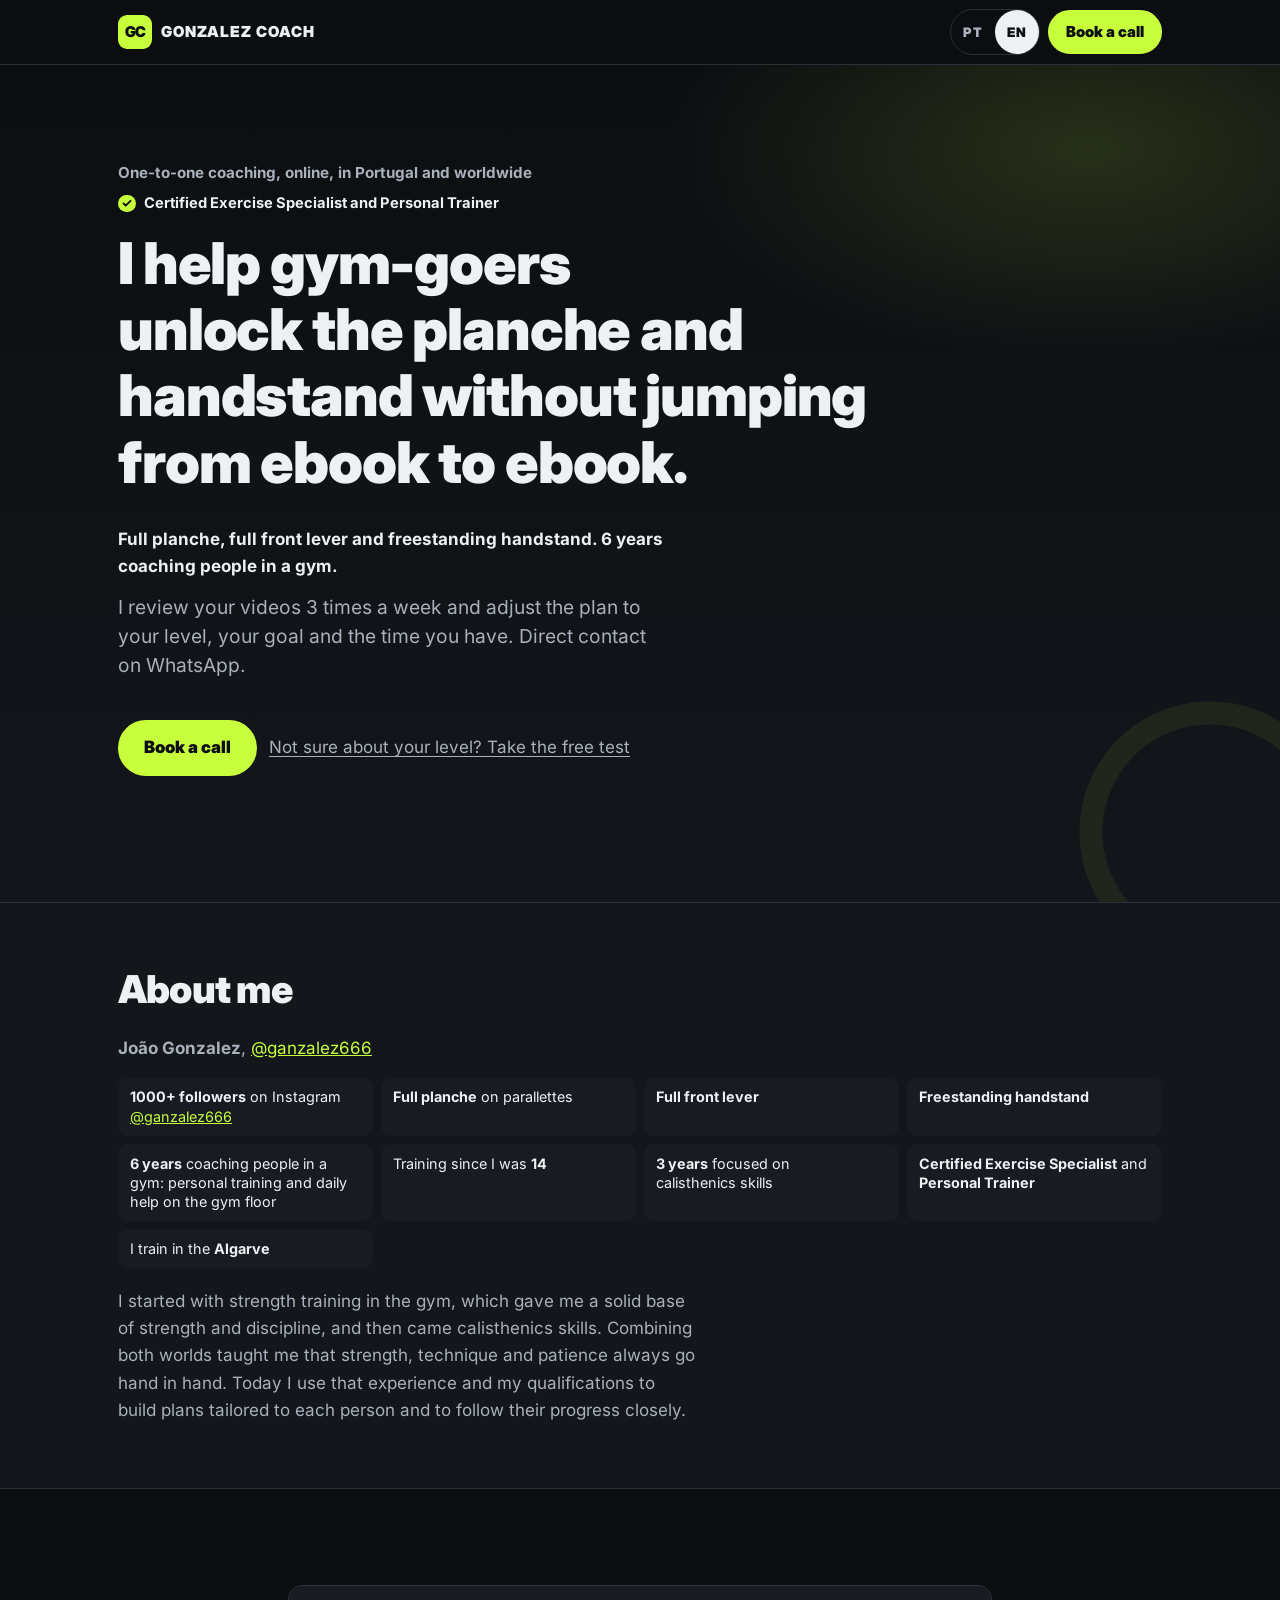
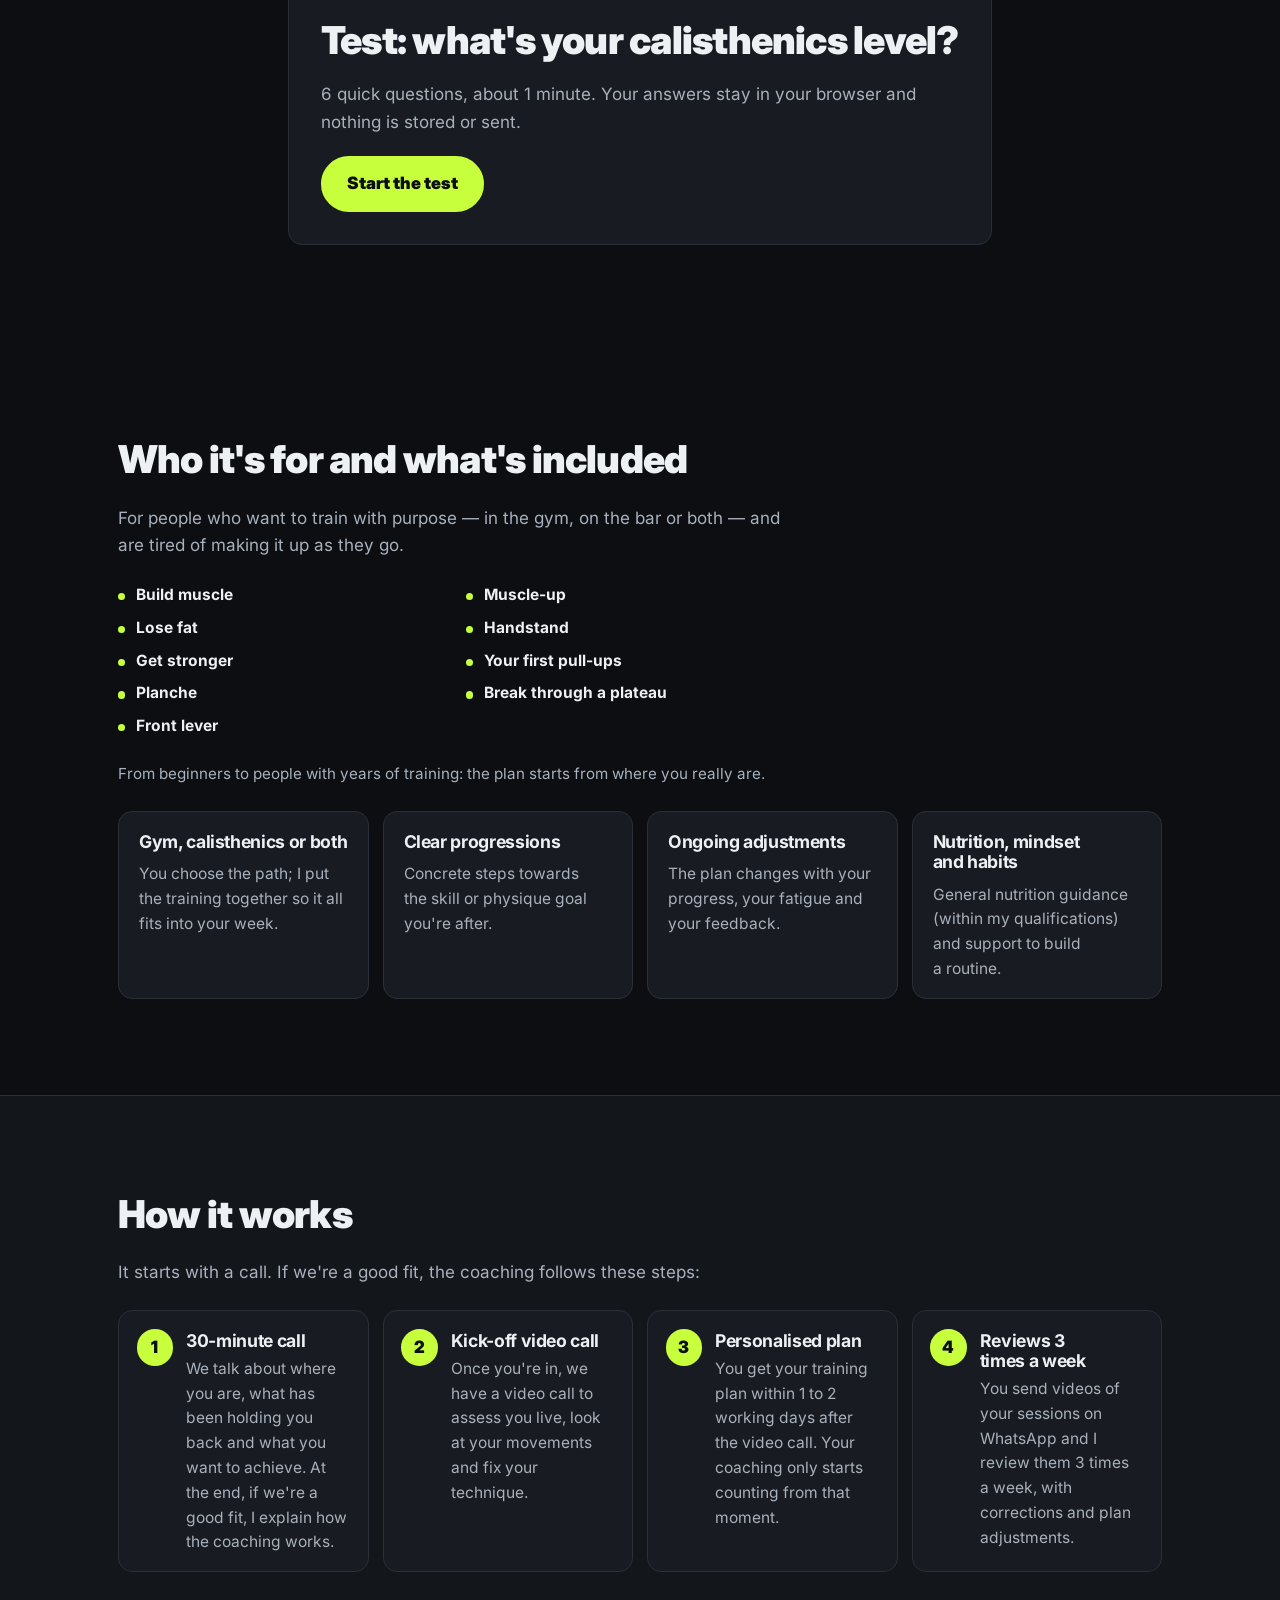
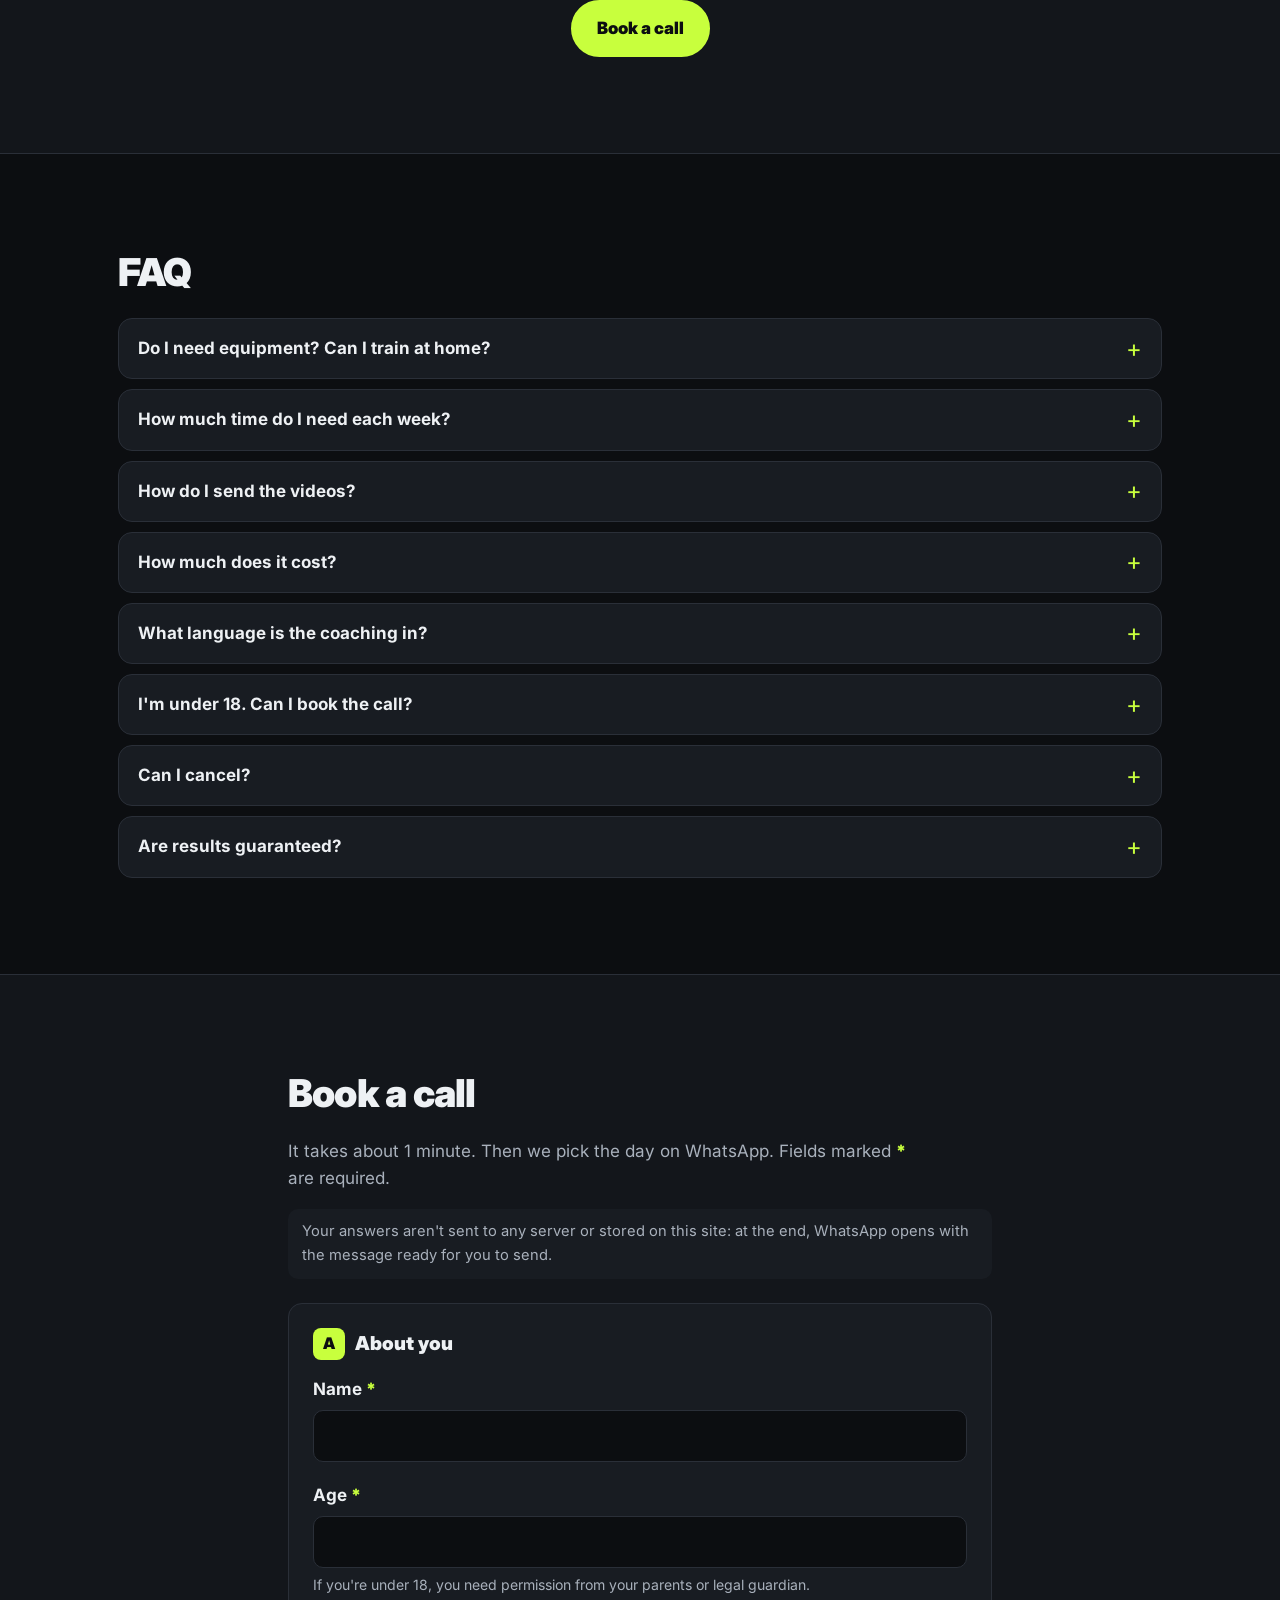
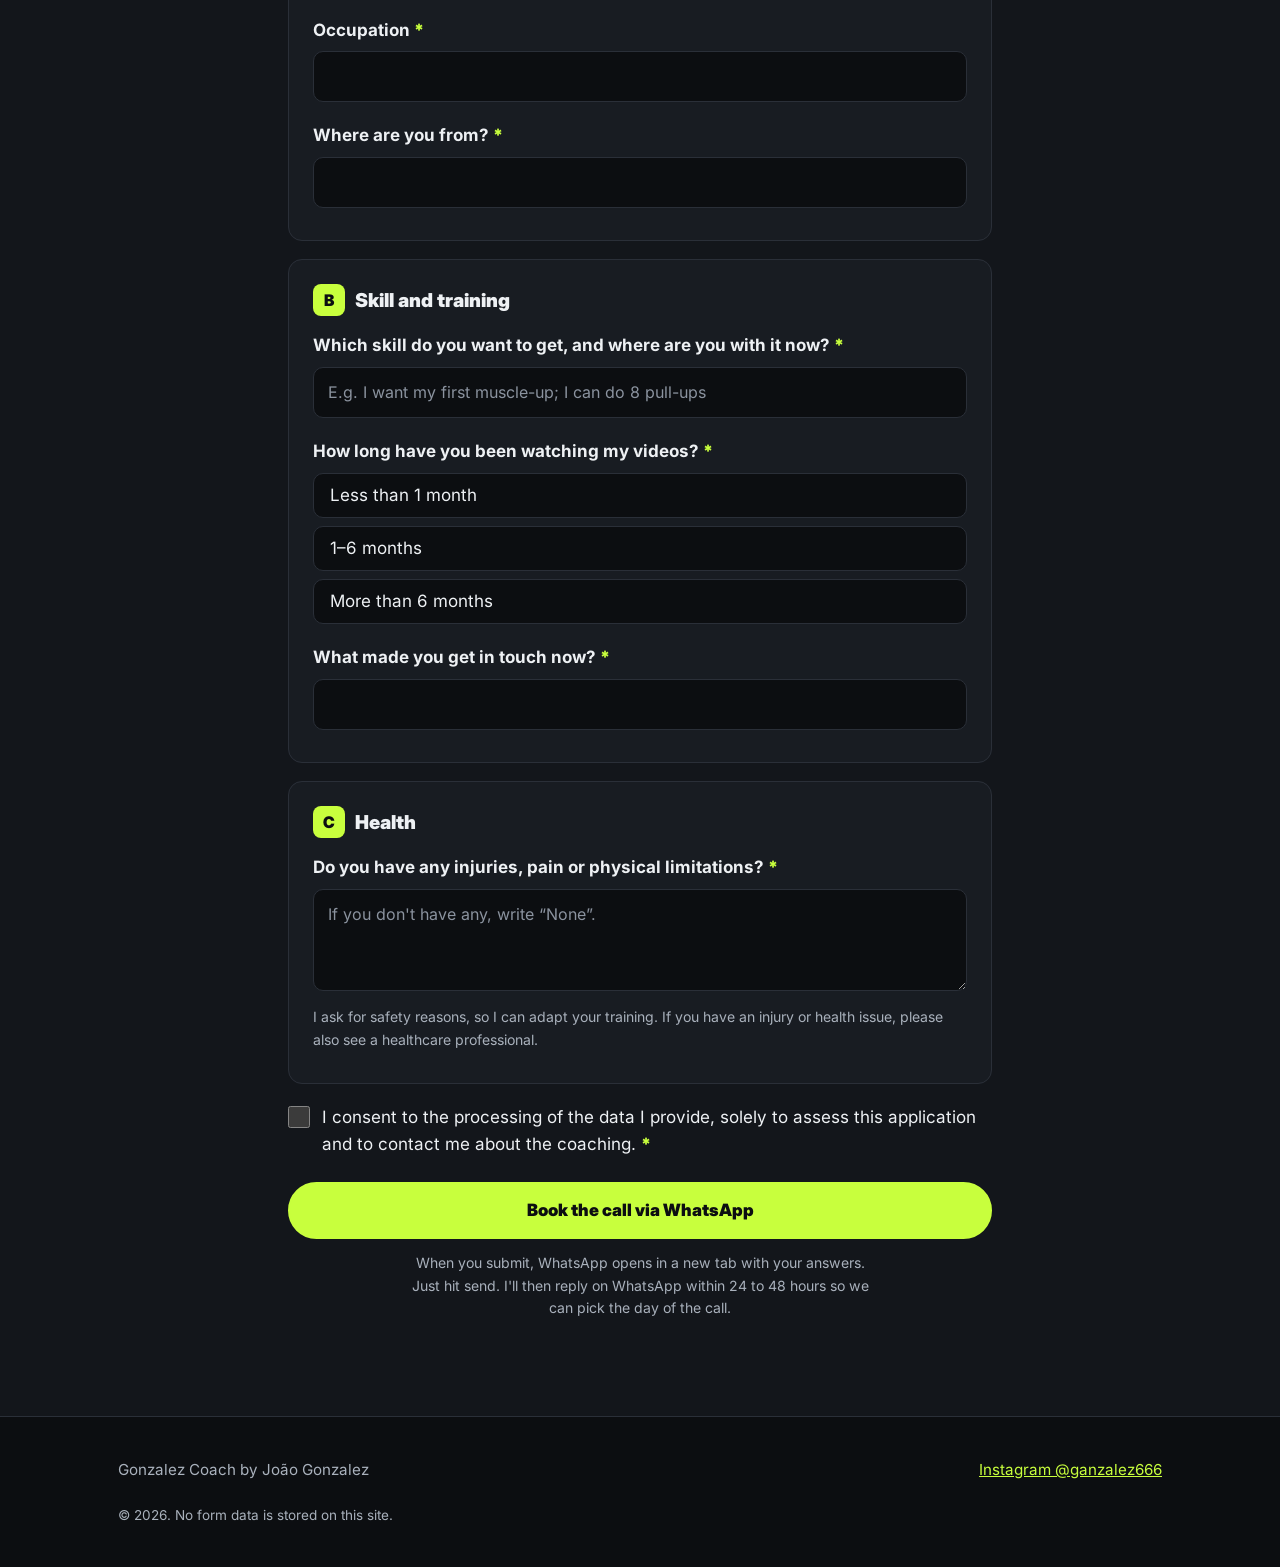
==== commit a93487a4: "Publicar site (versão f19f72c do meu-projeto)" ====
--- a/en/index.html
+++ b/en/index.html
@@ -15,17 +15,17 @@
   <link rel="alternate" hreflang="pt-PT" href="https://gonzalezjoao158.github.io/">
   <link rel="alternate" hreflang="en" href="https://gonzalezjoao158.github.io/en/">
   <link rel="alternate" hreflang="x-default" href="https://gonzalezjoao158.github.io/">
-  <!-- Dados estruturados para o Google (só dados verdadeiros de config.js: nome, Instagram, preço, línguas).
-       Se mudares o preço, o nome ou as línguas em config.js, atualiza também aqui (os testes avisam). -->
+  <!-- Dados estruturados para o Google (só dados verdadeiros de config.js: nome, Instagram, línguas; sem preço, dono 21/11).
+       Se mudares o nome ou as línguas em config.js, atualiza também aqui (os testes avisam). -->
   <script type="application/ld+json">
-{"@context":"https://schema.org","@graph":[{"@type":"WebSite","@id":"https://gonzalezjoao158.github.io/#site","url":"https://gonzalezjoao158.github.io/","name":"Gonzalez Coach","inLanguage":["pt-PT","en"],"publisher":{"@id":"https://gonzalezjoao158.github.io/#joao"}},{"@type":"Person","@id":"https://gonzalezjoao158.github.io/#joao","name":"João Gonzalez","url":"https://gonzalezjoao158.github.io/","jobTitle":"Técnico Especialista em Exercício Físico e Personal Trainer","description":"Coach online de calistenia e ginásio no Algarve. Faz full planche, full front lever e handstand livre.","knowsAbout":["Calistenia","Planche","Front lever","Handstand","Muscle-up","Musculação","Treino de força"],"knowsLanguage":["pt","en"],"worksFor":{"@id":"https://gonzalezjoao158.github.io/#coaching"},"sameAs":["https://www.instagram.com/ganzalez666/"]},{"@type":"ProfessionalService","@id":"https://gonzalezjoao158.github.io/#coaching","name":"Gonzalez Coach","alternateName":"Gonzalez Coach, coaching online de calistenia e ginásio","url":"https://gonzalezjoao158.github.io/","logo":"https://gonzalezjoao158.github.io/icon-512.png","image":"https://gonzalezjoao158.github.io/og-image.png","description":"Coaching online individual de calistenia e ginásio: análise dos movimentos por vídeo, videochamada inicial, plano de treino personalizado e revisão dos vídeos de treino 3 vezes por semana, com contacto por WhatsApp. Em português e inglês.","founder":{"@id":"https://gonzalezjoao158.github.io/#joao"},"areaServed":[{"@type":"Country","name":"Portugal"},{"@type":"Place","name":"Worldwide"}],"availableLanguage":["pt","en"],"sameAs":["https://www.instagram.com/ganzalez666/"],"makesOffer":{"@type":"Offer","url":"https://gonzalezjoao158.github.io/#candidatura","price":"150","priceCurrency":"EUR","priceSpecification":{"@type":"UnitPriceSpecification","price":"150","priceCurrency":"EUR","unitCode":"MON","referenceQuantity":{"@type":"QuantitativeValue","value":1,"unitCode":"MON"}},"itemOffered":{"@type":"Service","@id":"https://gonzalezjoao158.github.io/#servico","name":"Coaching online de calistenia e ginásio","serviceType":"Coaching online de calistenia e ginásio","provider":{"@id":"https://gonzalezjoao158.github.io/#joao"},"availableChannel":{"@type":"ServiceChannel","serviceUrl":"https://gonzalezjoao158.github.io/#candidatura","availableLanguage":["pt","en"]}}}}]}
+{"@context":"https://schema.org","@graph":[{"@type":"WebSite","@id":"https://gonzalezjoao158.github.io/#site","url":"https://gonzalezjoao158.github.io/","name":"Gonzalez Coach","inLanguage":["pt-PT","en"],"publisher":{"@id":"https://gonzalezjoao158.github.io/#joao"}},{"@type":"Person","@id":"https://gonzalezjoao158.github.io/#joao","name":"João Gonzalez","url":"https://gonzalezjoao158.github.io/","jobTitle":"Técnico Especialista em Exercício Físico e Personal Trainer","description":"Coach online de calistenia e ginásio no Algarve. Faz full planche, full front lever e handstand livre.","knowsAbout":["Calistenia","Planche","Front lever","Handstand","Muscle-up","Musculação","Treino de força"],"knowsLanguage":["pt","en"],"worksFor":{"@id":"https://gonzalezjoao158.github.io/#coaching"},"sameAs":["https://www.instagram.com/ganzalez666/"]},{"@type":"ProfessionalService","@id":"https://gonzalezjoao158.github.io/#coaching","name":"Gonzalez Coach","alternateName":"Gonzalez Coach, coaching online de calistenia e ginásio","url":"https://gonzalezjoao158.github.io/","logo":"https://gonzalezjoao158.github.io/icon-512.png","image":"https://gonzalezjoao158.github.io/og-image.png","description":"Coaching online individual de calistenia e ginásio: análise dos movimentos por vídeo, videochamada inicial, plano de treino personalizado e revisão dos vídeos de treino 3 vezes por semana, com contacto por WhatsApp. Em português e inglês.","founder":{"@id":"https://gonzalezjoao158.github.io/#joao"},"areaServed":[{"@type":"Country","name":"Portugal"},{"@type":"Place","name":"Worldwide"}],"availableLanguage":["pt","en"],"sameAs":["https://www.instagram.com/ganzalez666/"],"makesOffer":{"@type":"Offer","url":"https://gonzalezjoao158.github.io/#candidatura","itemOffered":{"@type":"Service","@id":"https://gonzalezjoao158.github.io/#servico","name":"Coaching online de calistenia e ginásio","serviceType":"Coaching online de calistenia e ginásio","provider":{"@id":"https://gonzalezjoao158.github.io/#joao"},"availableChannel":{"@type":"ServiceChannel","serviceUrl":"https://gonzalezjoao158.github.io/#candidatura","availableLanguage":["pt","en"]}}}}]}
   </script>
   <!-- Pré-visualização quando o link é partilhado (WhatsApp, Instagram, Facebook, X…) -->
   <meta property="og:type" content="website">
   <meta property="og:site_name" content="Gonzalez Coach">
   <meta property="og:url" content="https://gonzalezjoao158.github.io/en/">
   <meta property="og:title" data-i18n-content="meta.og.titulo" content="Gonzalez Coach, online calisthenics and gym coaching">
-  <meta property="og:description" data-i18n-content="meta.og.descricao" content="A personalised training plan, video analysis of your movements and support on WhatsApp. Apply now.">
+  <meta property="og:description" data-i18n-content="meta.og.descricao" content="A personalised training plan, video analysis of your movements and support on WhatsApp. Book a call.">
   <meta property="og:image" content="https://gonzalezjoao158.github.io/og-image.png">
   <meta property="og:image:type" content="image/png">
   <meta property="og:image:width" content="1200">
@@ -35,7 +35,7 @@
   <meta property="og:locale:alternate" content="pt_PT">
   <meta name="twitter:card" content="summary_large_image">
   <meta name="twitter:title" data-i18n-content="meta.og.titulo" content="Gonzalez Coach, online calisthenics and gym coaching">
-  <meta name="twitter:description" data-i18n-content="meta.og.descricao" content="A personalised training plan, video analysis of your movements and support on WhatsApp. Apply now.">
+  <meta name="twitter:description" data-i18n-content="meta.og.descricao" content="A personalised training plan, video analysis of your movements and support on WhatsApp. Book a call.">
   <meta name="twitter:image" content="https://gonzalezjoao158.github.io/og-image.png">
   <!-- Ícones e ecrã inicial -->
   <link rel="icon" href="../favicon.svg" type="image/svg+xml">
@@ -50,7 +50,7 @@
   <script defer src="../script.js"></script>
 </head>
 <body>
-  <a class="saltar" href="#candidatura" data-i18n="saltar">Skip to the application</a>
+  <a class="saltar" href="#candidatura" data-i18n="saltar">Skip to booking a call</a>
 
   <header class="topo">
     <div class="contentor topo__inner">
@@ -60,7 +60,7 @@
           <a class="linguas__botao" data-lingua="pt" href="../" hreflang="pt-PT" lang="pt">PT</a>
           <a class="linguas__botao" data-lingua="en" href="./" hreflang="en" lang="en" aria-current="true">EN</a>
         </nav>
-        <a class="botao botao--pequeno" href="#candidatura" data-i18n="topo.cta">Apply</a>
+        <a class="botao botao--pequeno" href="#candidatura" data-i18n="topo.cta">Book a call</a>
       </div>
     </div>
   </header>
@@ -71,16 +71,15 @@
       <div class="contentor hero__grelha">
         <p class="etiqueta" data-i18n="hero.etiqueta">One-to-one coaching, online, in Portugal and worldwide</p>
         <p class="hero__credenciais" data-i18n="hero.credenciais">Certified Exercise Specialist and Personal Trainer</p>
-        <h1 data-i18n="hero.titulo">Handstand, planche and front lever: the combo method that got me there, adapted to you</h1>
+        <h1 data-i18n="hero.titulo">I help gym-goers unlock the planche and handstand without jumping from ebook to ebook.</h1>
         <p class="hero__provas" data-i18n="hero.provas">Full planche, full front lever and freestanding handstand. 6 years coaching people in a gym.</p>
         <!-- Lugar para a foto do João (4:5): à direita no computador, abaixo do título no telemóvel. Tirar "hidden" e pôr o <img> quando houver foto. -->
         <figure class="hero__foto" hidden></figure>
         <p class="hero__texto" data-i18n="hero.texto">I review your videos 3 times a week and adjust the plan to your level, your goal and the time you have. Direct contact on WhatsApp.</p>
         <div class="hero__acoes">
-          <a class="botao" href="#candidatura" data-i18n="topo.cta">Apply</a>
+          <a class="botao" href="#candidatura" data-i18n="topo.cta">Book a call</a>
           <a class="hero__teste" href="#teste" data-i18n="hero.teste">Not sure about your level? Take the free test</a>
         </div>
-        <p class="hero__nota" data-i18n="hero.nota">€150/month with no lock-in.</p>
       </div>
     </section>
 
@@ -120,7 +119,7 @@
             <p id="teste-passo"></p>
             <p class="teste__nota" data-i18n="teste.nota">This test is only general guidance and does not replace an assessment. If you have pain or injuries, talk to a health professional before training.</p>
             <div class="teste__acoes">
-              <a class="botao" href="#candidatura" data-i18n="topo.cta">Apply</a>
+              <a class="botao" href="#candidatura" data-i18n="topo.cta">Book a call</a>
               <a class="botao botao--fantasma" id="teste-wa" href="#" target="_blank" rel="noopener" data-i18n="teste.wa">Chat with me on WhatsApp</a>
             </div>
             <button class="teste__link" type="button" id="teste-repetir" data-i18n="teste.repetir">Take the test again</button>
@@ -144,23 +143,9 @@
     <section class="seccao seccao--alt" id="como-funciona">
       <div class="contentor">
         <h2 data-i18n="como.titulo">How it works</h2>
-        <p class="seccao__intro" data-i18n="como.intro">It starts with your application. If we're a good fit, the coaching follows these steps:</p>
-        <ol class="passos" id="lista-passos" data-i18n-passos="como.passos"><li><h3>Movement analysis</h3><p>You send me videos of your movements. I analyse them and, from there, we set your first goals and the order we'll tackle them in.</p></li><li><h3>Video call</h3><p>We have a video call of about 1 hour to assess you live, fix your technique and practise the movements together.</p></li><li><h3>Personalised plan</h3><p>You get your training plan within 1 to 2 working days after the call. Your coaching month only starts counting from that moment.</p></li><li><h3>WhatsApp coaching</h3><p>During the week we keep in touch on WhatsApp. You send videos of your sessions and I review them 3 times a week, with corrections and plan adjustments.</p></li></ol>
-      </div>
-    </section>
-
-    <!-- PREÇO -->
-    <section class="seccao" id="preco">
-      <div class="contentor">
-        <div class="preco">
-          <p class="etiqueta" data-i18n="preco.etiqueta">Monthly coaching</p>
-          <p class="preco__valor preco__valor--moeda-antes" id="preco-valor"><span class="preco__numero" data-config="preco">150</span><span class="preco__moeda" data-config="moeda">€</span><span class="preco__periodo" data-i18n="preco.periodo">/month</span></p>
-          <ul class="lista-check" data-i18n-lista="preco.lista"><li>Initial video analysis of your movements</li><li>Video call of about 1 hour</li><li>Personalised training plan within 1–2 working days</li><li>Gym, calisthenics or both</li><li>Reviews of your training videos 3 times a week</li><li>Close contact on WhatsApp</li><li>Plan adjustments whenever needed</li><li>General nutrition guidance</li></ul>
-          <p class="preco__linguas" data-i18n="preco.linguas">Coaching in Portuguese and English</p>
-          <p class="preco__planos" id="preco-planos">Discounted plans: 3 months: €405 in total (10% off) and 6 months: €765 in total (15% off).</p>
-          <a class="botao botao--largo" href="#candidatura" data-i18n="topo.cta">Apply</a>
-          <p class="preco__nota" data-i18n="preco.nota">Paid monthly, no lock-in. Your first month only starts counting once you receive your plan. On any plan you have 14 days to cancel, paying only for the time already used.</p>
-        </div>
+        <p class="seccao__intro" data-i18n="como.intro">It starts with a call. If we're a good fit, the coaching follows these steps:</p>
+        <ol class="passos" id="lista-passos" data-i18n-passos="como.passos"><li><h3>30-minute call</h3><p>We talk about where you are, what has been holding you back and what you want to achieve. At the end, if we're a good fit, I explain how the coaching works.</p></li><li><h3>Kick-off video call</h3><p>Once you're in, we have a video call to assess you live, look at your movements and fix your technique.</p></li><li><h3>Personalised plan</h3><p>You get your training plan within 1 to 2 working days after the video call. Your coaching only starts counting from that moment.</p></li><li><h3>Reviews 3 times a week</h3><p>You send videos of your sessions on WhatsApp and I review them 3 times a week, with corrections and plan adjustments.</p></li></ol>
+        <p class="seccao__cta"><a class="botao" href="#candidatura" data-i18n="topo.cta">Book a call</a></p>
       </div>
     </section>
 
@@ -176,15 +161,15 @@
     <section class="seccao" id="faq">
       <div class="contentor">
         <h2 data-i18n="faq.titulo">FAQ</h2>
-        <div class="faq" data-i18n-faq="faq.itens"><details><summary>Do I need equipment? Can I train at home?</summary><p>You don't need a gym. The plan is built around what you have: a full gym, a pull-up bar, dip bars, resistance bands or just your bodyweight, at home or in a park. For some calisthenics skills a bar helps a lot — if that's the case, I'll tell you the minimum you need.</p></details><details><summary>How much time do I need each week?</summary><p>It depends on your goal, but usually 3 to 5 sessions of 45 to 75 minutes. Training consistently matters more than training a lot — the plan fits the time you really have.</p></details><details><summary>How do I send the videos?</summary><p>Privately, on WhatsApp. At the start you send me videos of the movements I ask for, so I can analyse your starting point and we can set your first goals. Then, during the coaching, you film parts of your sessions and I review them 3 times a week. Videos are only used for analysis and are never shared.</p></details><details><summary>Is there a discount for longer plans?</summary><p>Yes: 3- and 6-month plans are discounted (you'll find the prices in the pricing section). We agree on the duration in our WhatsApp chat.</p></details><details><summary>What language is the coaching in?</summary><p>Portuguese and English — you choose in the form.</p></details><details><summary>I'm under 18. Can I apply?</summary><p>Yes, as long as you have permission from your parents or legal guardian. The form asks you to confirm this.</p></details><details><summary>Can I cancel?</summary><p>Yes. You pay monthly and there's no lock-in: if you want to stop, just let me know before the next month. On any plan you have 14 days to cancel, paying only for the time already used.</p></details><details><summary>Are results guaranteed?</summary><p>I don't promise guaranteed results — they depend on your consistency, sleep, nutrition and starting point. What I do guarantee is a structured plan, close support and adjustments whenever they're needed.</p></details></div>
-      </div>
-    </section>
-
-    <!-- CANDIDATURA (curta: o resto pergunta-se no WhatsApp) -->
+        <div class="faq" data-i18n-faq="faq.itens"><details><summary>Do I need equipment? Can I train at home?</summary><p>You don't need a gym. The plan is built around what you have: a full gym, a pull-up bar, dip bars, resistance bands or just your bodyweight, at home or in a park. For some calisthenics skills a bar helps a lot — if that's the case, I'll tell you the minimum you need.</p></details><details><summary>How much time do I need each week?</summary><p>It depends on your goal, but usually 3 to 5 sessions of 45 to 75 minutes. Training consistently matters more than training a lot — the plan fits the time you really have.</p></details><details><summary>How do I send the videos?</summary><p>Privately, on WhatsApp. At the start you send me videos of the movements I ask for, so I can analyse your starting point and we can set your first goals. Then, during the coaching, you film parts of your sessions and I review them 3 times a week. Videos are only used for analysis and are never shared.</p></details><details><summary>How much does it cost?</summary><p>It depends on what you need. We go through the price at the end of the call.</p></details><details><summary>What language is the coaching in?</summary><p>Portuguese and English. Tell me on the call which one you prefer.</p></details><details><summary>I'm under 18. Can I book the call?</summary><p>Yes, as long as you have permission from your parents or legal guardian, and one of them joins the call. The form asks you to confirm this.</p></details><details><summary>Can I cancel?</summary><p>Yes. You pay upfront for the period you choose, and at the end you only renew if you want to. On any plan you have 14 days to cancel, paying only for the time already used.</p></details><details><summary>Are results guaranteed?</summary><p>I don't promise guaranteed results — they depend on your consistency, sleep, nutrition and starting point. What I do guarantee is a structured plan, close support and adjustments whenever they're needed.</p></details></div>
+      </div>
+    </section>
+
+    <!-- MARCAR CHAMADA (âncora #candidatura mantida para os links das DMs; formulário curto do método do Anton, 21/11) -->
     <section class="seccao seccao--form" id="candidatura">
       <div class="contentor contentor--estreito">
-        <h2 data-i18n="cand.titulo">Application</h2>
-        <p class="seccao__intro" data-i18n="cand.intro">It takes about 2 minutes — we'll talk about the rest on WhatsApp. Fields marked <span class="obrig" aria-hidden="true">*</span> are required.</p>
+        <h2 data-i18n="cand.titulo">Book a call</h2>
+        <p class="seccao__intro" data-i18n="cand.intro">It takes about 1 minute. Then we pick the day on WhatsApp. Fields marked <span class="obrig" aria-hidden="true">*</span> are required.</p>
         <p class="privacidade" data-i18n="cand.privacidade">Your answers aren't sent to any server or stored on this site: at the end, WhatsApp opens with the message ready for you to send.</p>
 
         <form id="form-candidatura" novalidate>
@@ -197,15 +182,6 @@
               <label for="nome"><span data-i18n="q.nome">Name</span> <span class="obrig">*</span></label>
               <input id="nome" name="nome" type="text" autocomplete="name" autocapitalize="words" enterkeyhint="next">
             </div>
-            <div class="campo" data-q="m.instagram" data-obrigatorio>
-              <label for="instagram"><span data-i18n="q.instagram">Instagram</span> <span class="obrig">*</span></label>
-              <input id="instagram" name="instagram" type="text" data-i18n-ph="p.instagram" autocomplete="off" enterkeyhint="next" autocapitalize="off" autocorrect="off" spellcheck="false" placeholder="@username">
-            </div>
-            <div class="campo" data-q="m.telefone" data-obrigatorio data-tipo="telefone">
-              <label for="telefone"><span data-i18n="q.telefone">WhatsApp</span> <span class="obrig">*</span></label>
-              <input id="telefone" name="telefone" type="tel" inputmode="tel" autocomplete="tel" enterkeyhint="next" placeholder="+351 912 345 678">
-              <p class="campo__ajuda" data-i18n="a.telefone">This is how I'll get in touch with you.</p>
-            </div>
             <div class="campo" data-q="m.idade" data-obrigatorio data-tipo="idade">
               <label for="idade"><span data-i18n="q.idade">Age</span> <span class="obrig">*</span></label>
               <input id="idade" name="idade" type="text" inputmode="numeric" pattern="[0-9]*" maxlength="2" autocomplete="off" enterkeyhint="next">
@@ -214,59 +190,33 @@
             <div class="campo campo--consentimento campo--autorizacao" id="autorizacao-wrap" data-q="m.autorizacao" data-obrigatorio data-erro="err.autorizacao" hidden>
               <label class="consentimento">
                 <input type="checkbox" id="autorizacao" name="autorizacao">
-                <span><span data-i18n="q.autorizacao">I have permission from my parents/legal guardian to apply.</span> <span class="obrig">*</span></span>
+                <span><span data-i18n="q.autorizacao">I have permission from my parents/legal guardian to book this call.</span> <span class="obrig">*</span></span>
               </label>
             </div>
-            <div class="campo" data-q="m.lingua" data-obrigatorio>
-              <p class="campo__label" id="lbl-lingua"><span data-i18n="q.lingua">Which language would you prefer for the coaching?</span> <span class="obrig">*</span></p>
-              <div class="opcoes" role="radiogroup" aria-labelledby="lbl-lingua" data-opcoes="lingua" data-nome="lingua" data-tipo="radio"><label class="opcao"><input type="radio" name="lingua" value="Portuguese" data-indice="0" data-codigo="pt"><span>Portuguese</span></label><label class="opcao"><input type="radio" name="lingua" value="English" data-indice="1" data-codigo="en"><span>English</span></label></div>
+            <div class="campo" data-q="m.profissao" data-obrigatorio>
+              <label for="profissao"><span data-i18n="q.profissao">Occupation</span> <span class="obrig">*</span></label>
+              <input id="profissao" name="profissao" type="text" autocomplete="organization-title" enterkeyhint="next" maxlength="100">
+            </div>
+            <div class="campo" data-q="m.local" data-obrigatorio>
+              <label for="local"><span data-i18n="q.local">Where are you from?</span> <span class="obrig">*</span></label>
+              <input id="local" name="local" type="text" autocomplete="address-level2" enterkeyhint="next" maxlength="100">
             </div>
           </fieldset>
 
           <!-- B -->
           <fieldset>
-            <legend><span class="legend__letra">B</span> <span data-i18n="sec.b">Goal and training</span></legend>
-            <div class="campo" data-q="m.objetivo" data-obrigatorio data-outro="objetivo-outro">
-              <p class="campo__label" id="lbl-objetivo"><span data-i18n="q.objetivo">What's your main goal?</span> <span class="obrig">*</span></p>
-              <div class="opcoes opcoes--grelha" role="radiogroup" aria-labelledby="lbl-objetivo" data-opcoes="op.objetivo" data-nome="objetivo" data-tipo="radio"><label class="opcao"><input type="radio" name="objetivo" value="Physique / aesthetics" data-indice="0"><span>Physique / aesthetics</span></label><label class="opcao"><input type="radio" name="objetivo" value="Build muscle" data-indice="1"><span>Build muscle</span></label><label class="opcao"><input type="radio" name="objetivo" value="Lose fat" data-indice="2"><span>Lose fat</span></label><label class="opcao"><input type="radio" name="objetivo" value="Strength" data-indice="3"><span>Strength</span></label><label class="opcao"><input type="radio" name="objetivo" value="Planche" data-indice="4"><span>Planche</span></label><label class="opcao"><input type="radio" name="objetivo" value="Front lever" data-indice="5"><span>Front lever</span></label><label class="opcao"><input type="radio" name="objetivo" value="Handstand" data-indice="6"><span>Handstand</span></label><label class="opcao"><input type="radio" name="objetivo" value="Muscle-up" data-indice="7"><span>Muscle-up</span></label><label class="opcao"><input type="radio" name="objetivo" value="Other" data-indice="8" data-outro-opcao><span>Other</span></label></div>
-              <div class="campo__extra" id="objetivo-outro-wrap" hidden>
-                <label for="objetivo-outro"><span data-i18n="q.outro">Which one?</span> <span class="obrig">*</span></label>
-                <input id="objetivo-outro" name="objetivo-outro" type="text" enterkeyhint="next">
-              </div>
-            </div>
-            <div class="campo" data-q="m.trava" data-obrigatorio>
-              <p class="campo__label" id="lbl-trava"><span data-i18n="q.trava">What do you think holds you back the most?</span> <span class="obrig">*</span></p>
-              <div class="opcoes opcoes--coluna" role="radiogroup" aria-labelledby="lbl-trava" data-opcoes="op.trava" data-nome="trava" data-tipo="radio"><label class="opcao"><input type="radio" name="trava" value="Not having a program" data-indice="0"><span>Not having a program</span></label><label class="opcao"><input type="radio" name="trava" value="Technique" data-indice="1"><span>Technique</span></label><label class="opcao"><input type="radio" name="trava" value="Something else" data-indice="2"><span>Something else</span></label></div>
-            </div>
-            <div class="campo" data-q="m.travaFrase" data-obrigatorio-se="trava:2">
-              <label for="trava-frase"><span data-i18n="q.travaFrase">Explain in one sentence</span></label>
-              <input id="trava-frase" name="trava-frase" type="text" enterkeyhint="next" maxlength="150">
-            </div>
+            <legend><span class="legend__letra">B</span> <span data-i18n="sec.b">Skill and training</span></legend>
             <div class="campo" data-q="m.obstaculo" data-obrigatorio>
               <label for="obstaculo"><span data-i18n="q.obstaculo">Which skill do you want to get, and where are you with it now?</span> <span class="obrig">*</span></label>
               <input id="obstaculo" name="obstaculo" type="text" enterkeyhint="next" maxlength="200" data-i18n-ph="p.obstaculo" placeholder="E.g. I want my first muscle-up; I can do 8 pull-ups">
             </div>
-            <div class="campo" data-q="m.nivel" data-obrigatorio>
-              <p class="campo__label" id="lbl-nivel"><span data-i18n="q.nivel">What's your current level?</span> <span class="obrig">*</span></p>
-              <div class="opcoes opcoes--coluna" role="radiogroup" aria-labelledby="lbl-nivel" data-opcoes="op.nivel" data-nome="nivel" data-tipo="radio"><label class="opcao"><input type="radio" name="nivel" value="I've never trained" data-indice="0"><span>I've never trained</span></label><label class="opcao"><input type="radio" name="nivel" value="Beginner (up to 6 months)" data-indice="1"><span>Beginner (up to 6 months)</span></label><label class="opcao"><input type="radio" name="nivel" value="Intermediate (6 months to 2 years)" data-indice="2"><span>Intermediate (6 months to 2 years)</span></label><label class="opcao"><input type="radio" name="nivel" value="Advanced (more than 2 years)" data-indice="3"><span>Advanced (more than 2 years)</span></label></div>
-            </div>
-            <div class="campo" data-q="m.equipamento" data-obrigatorio>
-              <label for="equipamento"><span data-i18n="q.equipamento">Where do you train and what equipment do you have?</span> <span class="obrig">*</span></label>
-              <input id="equipamento" name="equipamento" type="text" enterkeyhint="next" maxlength="200" data-i18n-ph="p.equipamento" placeholder="E.g. gym; at home, pull-up bar and bands">
-            </div>
-            <div class="campo" data-q="m.jaTentaste" data-obrigatorio>
-              <p class="campo__label" id="lbl-ja-tentaste"><span data-i18n="q.jaTentaste">What have you tried so far?</span> <span class="obrig">*</span></p>
-              <div class="opcoes opcoes--coluna" role="group" aria-labelledby="lbl-ja-tentaste" aria-describedby="ajuda-ja-tentaste" data-opcoes="op.jaTentaste" data-nome="ja-tentaste" data-tipo="checkbox"><label class="opcao"><input type="checkbox" name="ja-tentaste" value="Training on my own" data-indice="0"><span>Training on my own</span></label><label class="opcao"><input type="checkbox" name="ja-tentaste" value="Programs or apps" data-indice="1"><span>Programs or apps</span></label><label class="opcao"><input type="checkbox" name="ja-tentaste" value="Ebooks" data-indice="2"><span>Ebooks</span></label><label class="opcao"><input type="checkbox" name="ja-tentaste" value="Another coach" data-indice="3"><span>Another coach</span></label><label class="opcao"><input type="checkbox" name="ja-tentaste" value="Nothing yet" data-indice="4"><span>Nothing yet</span></label></div>
-              <p class="campo__ajuda" id="ajuda-ja-tentaste" data-i18n="a.jaTentaste">You can choose more than one.</p>
-            </div>
             <div class="campo" data-q="m.seguir" data-obrigatorio>
               <p class="campo__label" id="lbl-seguir"><span data-i18n="q.seguir">How long have you been watching my videos?</span> <span class="obrig">*</span></p>
               <div class="opcoes opcoes--coluna" role="radiogroup" aria-labelledby="lbl-seguir" data-opcoes="op.seguir" data-nome="seguir" data-tipo="radio"><label class="opcao"><input type="radio" name="seguir" value="Less than 1 month" data-indice="0"><span>Less than 1 month</span></label><label class="opcao"><input type="radio" name="seguir" value="1–6 months" data-indice="1"><span>1–6 months</span></label><label class="opcao"><input type="radio" name="seguir" value="More than 6 months" data-indice="2"><span>More than 6 months</span></label></div>
             </div>
-            <div class="campo" data-q="m.investimento" data-obrigatorio>
-              <p class="campo__label" id="lbl-investimento"><span data-i18n="q.investimento">Coaching is €150/month. Does that make sense for you right now?</span> <span class="obrig">*</span></p>
-              <div class="opcoes opcoes--coluna" role="radiogroup" aria-labelledby="lbl-investimento" aria-describedby="ajuda-investimento" data-opcoes="op.investimento" data-nome="investimento" data-tipo="radio"><label class="opcao"><input type="radio" name="investimento" value="Yes" data-indice="0"><span>Yes</span></label><label class="opcao"><input type="radio" name="investimento" value="Yes, but I'd like to talk about it" data-indice="1"><span>Yes, but I'd like to talk about it</span></label><label class="opcao"><input type="radio" name="investimento" value="Not yet" data-indice="2"><span>Not yet</span></label></div>
-              <p class="campo__ajuda" id="ajuda-investimento" data-i18n="a.investimento">Applying doesn't commit you to anything.</p>
+            <div class="campo" data-q="m.agora" data-obrigatorio>
+              <label for="agora"><span data-i18n="q.agora">What made you get in touch now?</span> <span class="obrig">*</span></label>
+              <input id="agora" name="agora" type="text" enterkeyhint="next" maxlength="200">
             </div>
           </fieldset>
 
@@ -287,21 +237,21 @@
             </label>
           </div>
 
-          <button class="botao botao--largo" type="submit" data-i18n="form.enviar">Send application via WhatsApp</button>
-          <p class="form__nota" data-i18n="form.nota">When you submit, WhatsApp opens in a new tab with your answers — just hit send. I'll then review your application and get back to you on WhatsApp within 24–48 hours.</p>
+          <button class="botao botao--largo" type="submit" data-i18n="form.enviar">Book the call via WhatsApp</button>
+          <p class="form__nota" data-i18n="form.nota">When you submit, WhatsApp opens in a new tab with your answers. Just hit send. I'll then reply on WhatsApp within 24 to 48 hours so we can pick the day of the call.</p>
         </form>
 
         <!-- Resultado: confirmação -->
         <div class="resultado resultado--ok" id="confirmacao" hidden tabindex="-1">
-          <h3 class="resultado__titulo"><svg class="resultado__visto" viewBox="0 0 24 24" aria-hidden="true" focusable="false"><path pathLength="1" d="M5 12.5l4.5 4.5L19 7.5"></path></svg><span data-i18n="conf.titulo">I've got your application!</span></h3>
-          <p data-i18n="conf.texto">I'll review it and get back to you on WhatsApp within the next 24–48 hours.</p>
+          <h3 class="resultado__titulo"><svg class="resultado__visto" viewBox="0 0 24 24" aria-hidden="true" focusable="false"><path pathLength="1" d="M5 12.5l4.5 4.5L19 7.5"></path></svg><span data-i18n="conf.titulo">I've got your request!</span></h3>
+          <p data-i18n="conf.texto">I'll read your answers and reply on WhatsApp within the next 24 to 48 hours so we can pick the day of the call.</p>
           <p class="resultado__nota" data-i18n="conf.nota">If WhatsApp didn't open, <a id="link-whatsapp" href="#" target="_blank" rel="noopener">tap here to open the message</a> and don't forget to send it.</p>
         </div>
 
         <!-- Resultado: WhatsApp ainda não configurado -->
         <div class="resultado resultado--aviso" id="aviso-sem-whatsapp" hidden tabindex="-1">
           <h3 data-i18n="aviso.titulo">Sending via WhatsApp isn't available yet</h3>
-          <p data-i18n="aviso.texto">The WhatsApp number for applications hasn't been set up yet. Copy your answers and send them as a direct message on Instagram to <a href="https://instagram.com/ganzalez666" target="_blank" rel="noopener">@ganzalez666</a>.</p>
+          <p data-i18n="aviso.texto">The WhatsApp number for bookings hasn't been set up yet. Copy your answers and send them as a direct message on Instagram to <a href="https://instagram.com/ganzalez666" target="_blank" rel="noopener">@ganzalez666</a>.</p>
           <button class="botao" type="button" id="botao-copiar" data-i18n="aviso.copiar">Copy answers</button>
           <p class="copiado" id="estado-copiar" role="status" aria-live="polite"></p>
           <label class="sr-only" for="texto-respostas" data-i18n="aviso.rotulo">Your answers</label>
@@ -318,6 +268,6 @@
       <p class="rodape__legal">© <span id="ano">2026</span>. <span data-i18n="rodape.legal">No form data is stored on this site.</span></p>
     </div>
   </footer>
-  <!-- Botão fixo do WhatsApp (só no telemóvel; aparece depois do topo e esconde-se perto dos botões "Candidata-te" e do formulário) -->
+  <!-- Botão fixo do WhatsApp (só no telemóvel; aparece depois do topo e esconde-se perto dos botões "Marcar chamada" e do formulário) -->
   <a class="wa-fixo" id="wa-fixo" href="https://wa.me/351911855080?text=Hi%20Jo%C3%A3o!%20I%20saw%20the%20Gonzalez%20Coach%20website%20and%20I%20have%20a%20question%20about%20the%20online%20coaching.%0ASource%3A%20en" target="_blank" rel="noopener" data-i18n-aria="wa.aria" aria-label="Chat with me on WhatsApp" hidden><svg viewBox="0 0 24 24" width="26" height="26" aria-hidden="true" focusable="false"><path fill="currentColor" d="M12 2a10 10 0 0 0-8.6 15.1L2 22l5-1.3A10 10 0 1 0 12 2Zm0 18.2a8.2 8.2 0 0 1-4.2-1.2l-.3-.2-3 .8.8-2.9-.2-.3A8.2 8.2 0 1 1 12 20.2Zm4.5-6.1c-.2-.1-1.5-.7-1.7-.8-.2-.1-.4-.1-.6.1l-.8 1c-.1.2-.3.2-.5.1a6.7 6.7 0 0 1-3.3-2.9c-.3-.4.3-.4.7-1.3.1-.2 0-.3 0-.4l-.8-1.8c-.2-.5-.4-.4-.6-.4h-.5a1 1 0 0 0-.7.3 3 3 0 0 0-.9 2.2 5.2 5.2 0 0 0 1.1 2.7 11.8 11.8 0 0 0 4.5 4c1.7.7 2.3.8 3.2.6.5-.1 1.5-.6 1.7-1.2.2-.6.2-1.1.2-1.2l-.5-.3Z"></path></svg></a>
 </body></html>
--- a/style.css
+++ b/style.css
@@ -144,7 +144,7 @@
   display: inline-flex; align-items: center; justify-content: center; text-decoration: none;
 }
 .linguas__botao[aria-current="true"] { background: var(--texto); color: var(--fundo); }
-@media (max-width: 26.8125em) { /* até 429px */
+@media (max-width: 29.9375em) { /* até 479px ("Marcar chamada" é mais comprido, 21/11) */
   .topo__inner { column-gap: .4rem; }
   .marca { font-size: .8rem; letter-spacing: .03em; gap: .4rem; }
   .marca__icone { width: 28px; height: 28px; }
@@ -152,13 +152,19 @@
   .linguas__botao { padding: 0 .3rem; }
   .topo__acoes .botao--pequeno { padding: .4rem .6rem; font-size: .88rem; }
 }
+@media (max-width: 24.3125em) { /* até 389px */
+  .marca { font-size: .72rem; letter-spacing: .01em; gap: .35rem; }
+  .topo__acoes { gap: .25rem; }
+  .topo__acoes .botao--pequeno { padding: .4rem .5rem; font-size: .8rem; }
+}
 /* Telemóveis muito estreitos (dobráveis fechados, iPhone SE 1.ª geração): só o símbolo da marca. */
 @media (max-width: 22.4375em) { /* até 359px */
   .marca__texto { position: absolute; width: 1px; height: 1px; margin: -1px; overflow: hidden; clip: rect(0 0 0 0); white-space: nowrap; }
   .marca { flex: 0 0 auto; min-width: 44px; justify-content: center; }
   .marca__icone { width: 34px; height: 34px; }
-  .topo__acoes { gap: .3rem; }
-  .topo__acoes .botao--pequeno { padding: .4rem .5rem; font-size: .82rem; }
+  .topo__inner { column-gap: .25rem; }
+  .topo__acoes { gap: .25rem; }
+  .topo__acoes .botao--pequeno { padding: .4rem .4rem; font-size: .76rem; }
   :root { --margem-esq: max(10px, env(safe-area-inset-left, 0px)); --margem-dir: max(10px, env(safe-area-inset-right, 0px)); }
 }
 /* Telemóvel em horizontal: ecrã baixo, topo mais compacto. */
@@ -222,6 +228,7 @@
 .seccao--alt { background: var(--fundo-2); border-top: 1px solid var(--linha); border-bottom: 1px solid var(--linha); }
 .seccao__intro { color: var(--texto-2); max-width: 42rem; }
 .seccao__nota { color: var(--texto-2); font-size: .95rem; margin-top: 1.2rem; }
+.seccao__cta { margin: 1.75rem 0 0; text-align: center; }
 @media (min-width: 56.25em) { .seccao { padding: 96px 0; } }
 
 /* Objetivos: lista simples em colunas (não são botões). */
@@ -294,24 +301,6 @@
   width: .8rem; height: .45rem;
   border-left: 3px solid var(--destaque); border-bottom: 3px solid var(--destaque);
   transform: rotate(-45deg);
-}
-
-/* ---------- Preço ---------- */
-.preco {
-  max-width: 480px; margin: 0 auto;
-  background: var(--cartao); border: 2px solid var(--destaque); border-radius: 22px;
-  padding: 2rem 1.5rem; box-shadow: var(--sombra);
-}
-.preco__valor { display: flex; flex-wrap: wrap; align-items: baseline; gap: .15rem; margin: 0 0 1.25rem; font-weight: 900; }
-.preco__valor > span:first-child { font-size: clamp(3rem, 2.2rem + 4vw, 4rem); line-height: 1; }
-.preco__moeda { font-size: 2rem; color: var(--destaque); }
-.preco__valor--moeda-antes .preco__moeda { order: -1; margin-right: .1rem; }
-.preco__periodo { font-size: 1.1rem; color: var(--texto-2); font-weight: 600; margin-left: .3rem; }
-.preco__planos { color: var(--texto); font-size: .92rem; text-align: center; margin: 0 0 1rem; }
-.preco__linguas { text-align: center; font-weight: 700; color: var(--destaque); margin: 0 0 1rem; }
-.preco__nota {
-  margin: 1rem 0 0; padding: .9rem 0 0; border-top: 1px solid var(--linha);
-  color: var(--texto-2); font-size: .85rem; line-height: 1.5;
 }
 
 /* ---------- Feedbacks ---------- */
@@ -543,7 +532,7 @@
 
 /* ---------- Modo de alto contraste (Windows) ---------- */
 @media (forced-colors: active) {
-  .botao, .linguas, .opcao span, .cartao, .passos li, .faq details, fieldset, .preco, .resultado, .factos li, .wa-fixo, .teste, .teste__opcao { border: 2px solid CanvasText; }
+  .botao, .linguas, .opcao span, .cartao, .passos li, .faq details, fieldset, .resultado, .factos li, .wa-fixo, .teste, .teste__opcao { border: 2px solid CanvasText; }
   .teste__opcao[aria-pressed="true"] { forced-color-adjust: none; background: Highlight; color: HighlightText; border-color: Highlight; }
   .teste__barra span { forced-color-adjust: none; background: Highlight; }
   .teste__escala li.teste__feito { border-top-color: Highlight; }
@@ -591,8 +580,8 @@
   body { background: #fff; color: #000; font-size: 11pt; }
   .topo, .saltar, .hero__acoes, #teste, #candidatura, .botao, .wa-fixo { display: none !important; }
   .hero, .seccao, .seccao--alt { background: none !important; padding: 16pt 0 !important; border: 0 !important; }
-  .cartao, .passos li, .preco, .faq details, .factos li { background: none !important; border: 1px solid #999 !important; box-shadow: none !important; color: #000; break-inside: avoid; }
-  .destaque, .etiqueta, a, .preco__moeda, .preco__linguas { color: #000 !important; }
+  .cartao, .passos li, .faq details, .factos li { background: none !important; border: 1px solid #999 !important; box-shadow: none !important; color: #000; break-inside: avoid; }
+  .destaque, .etiqueta, a { color: #000 !important; }
   .hero__texto, .seccao__intro, .cartao p, .passos p, .faq details p, .rodape, .sobre__nome { color: #222 !important; }
   .passos li::before { background: #000; color: #fff; }
   h2, h3 { break-after: avoid; }
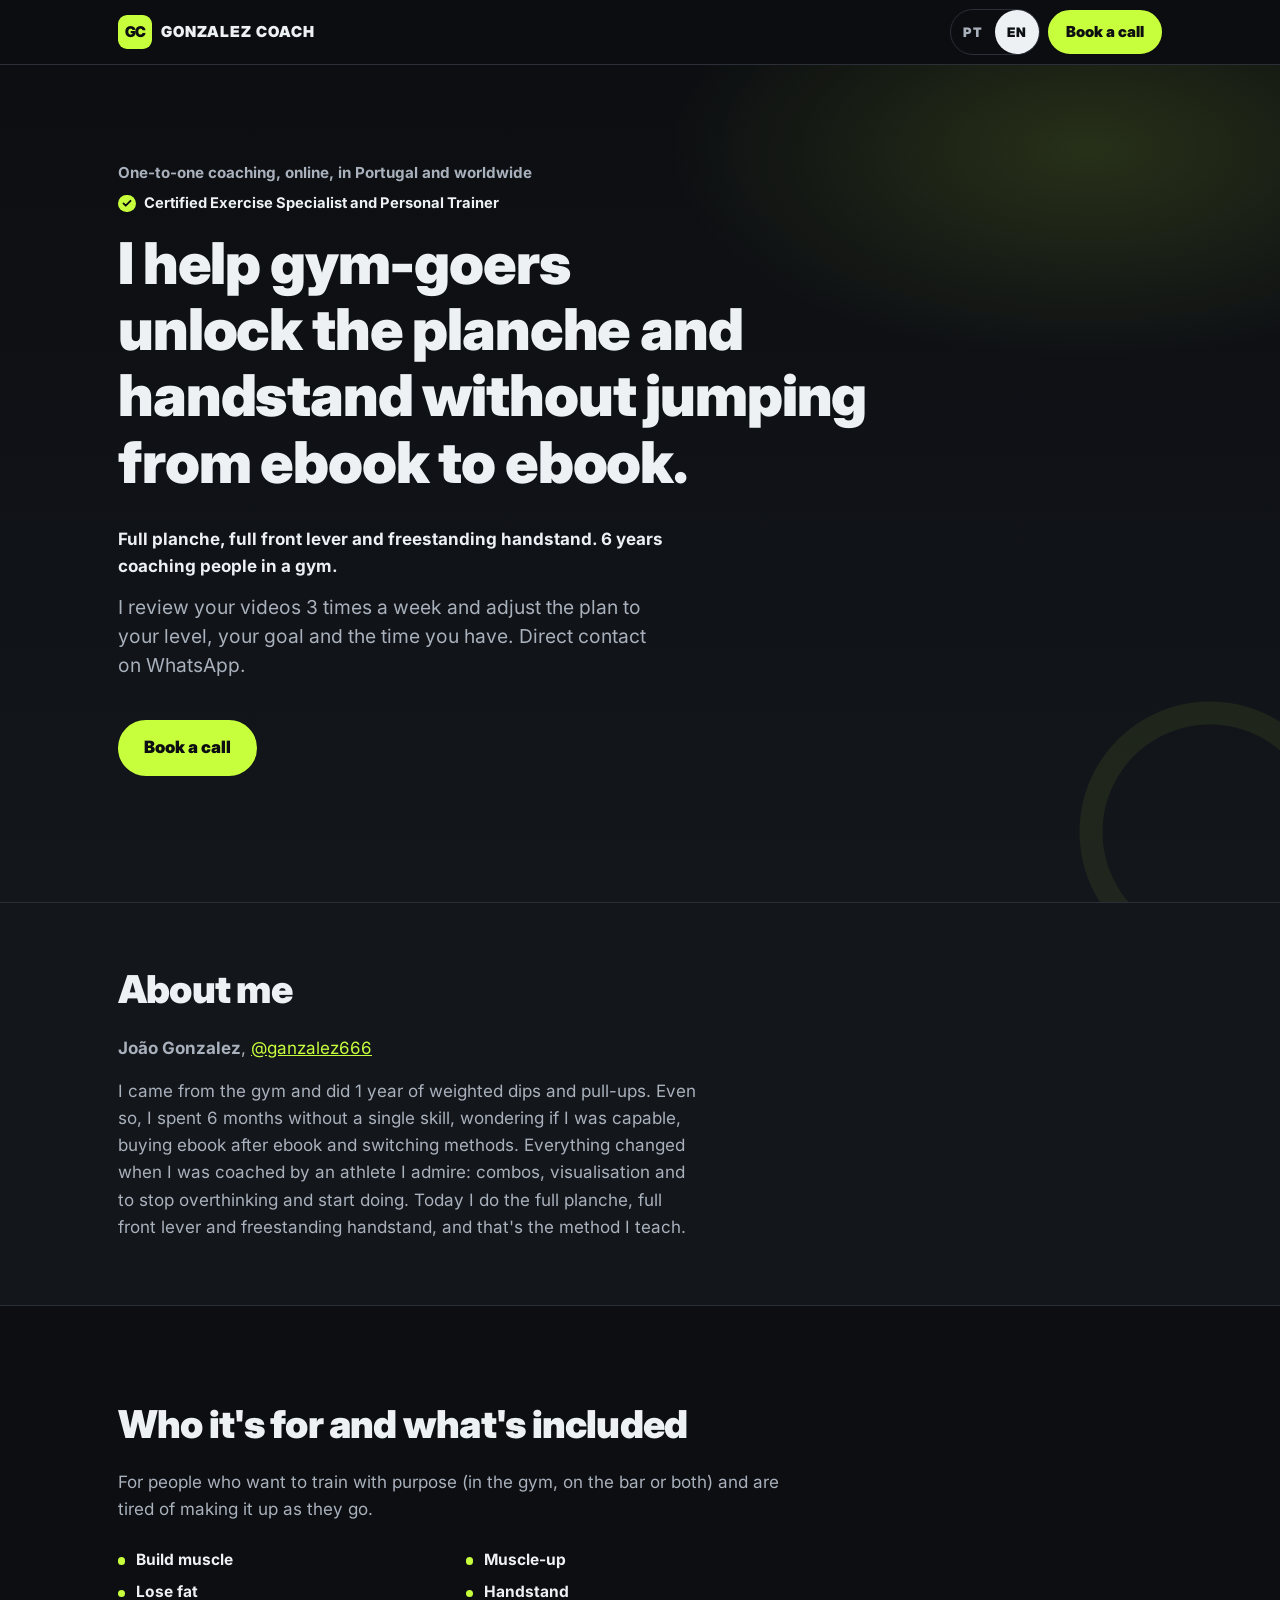
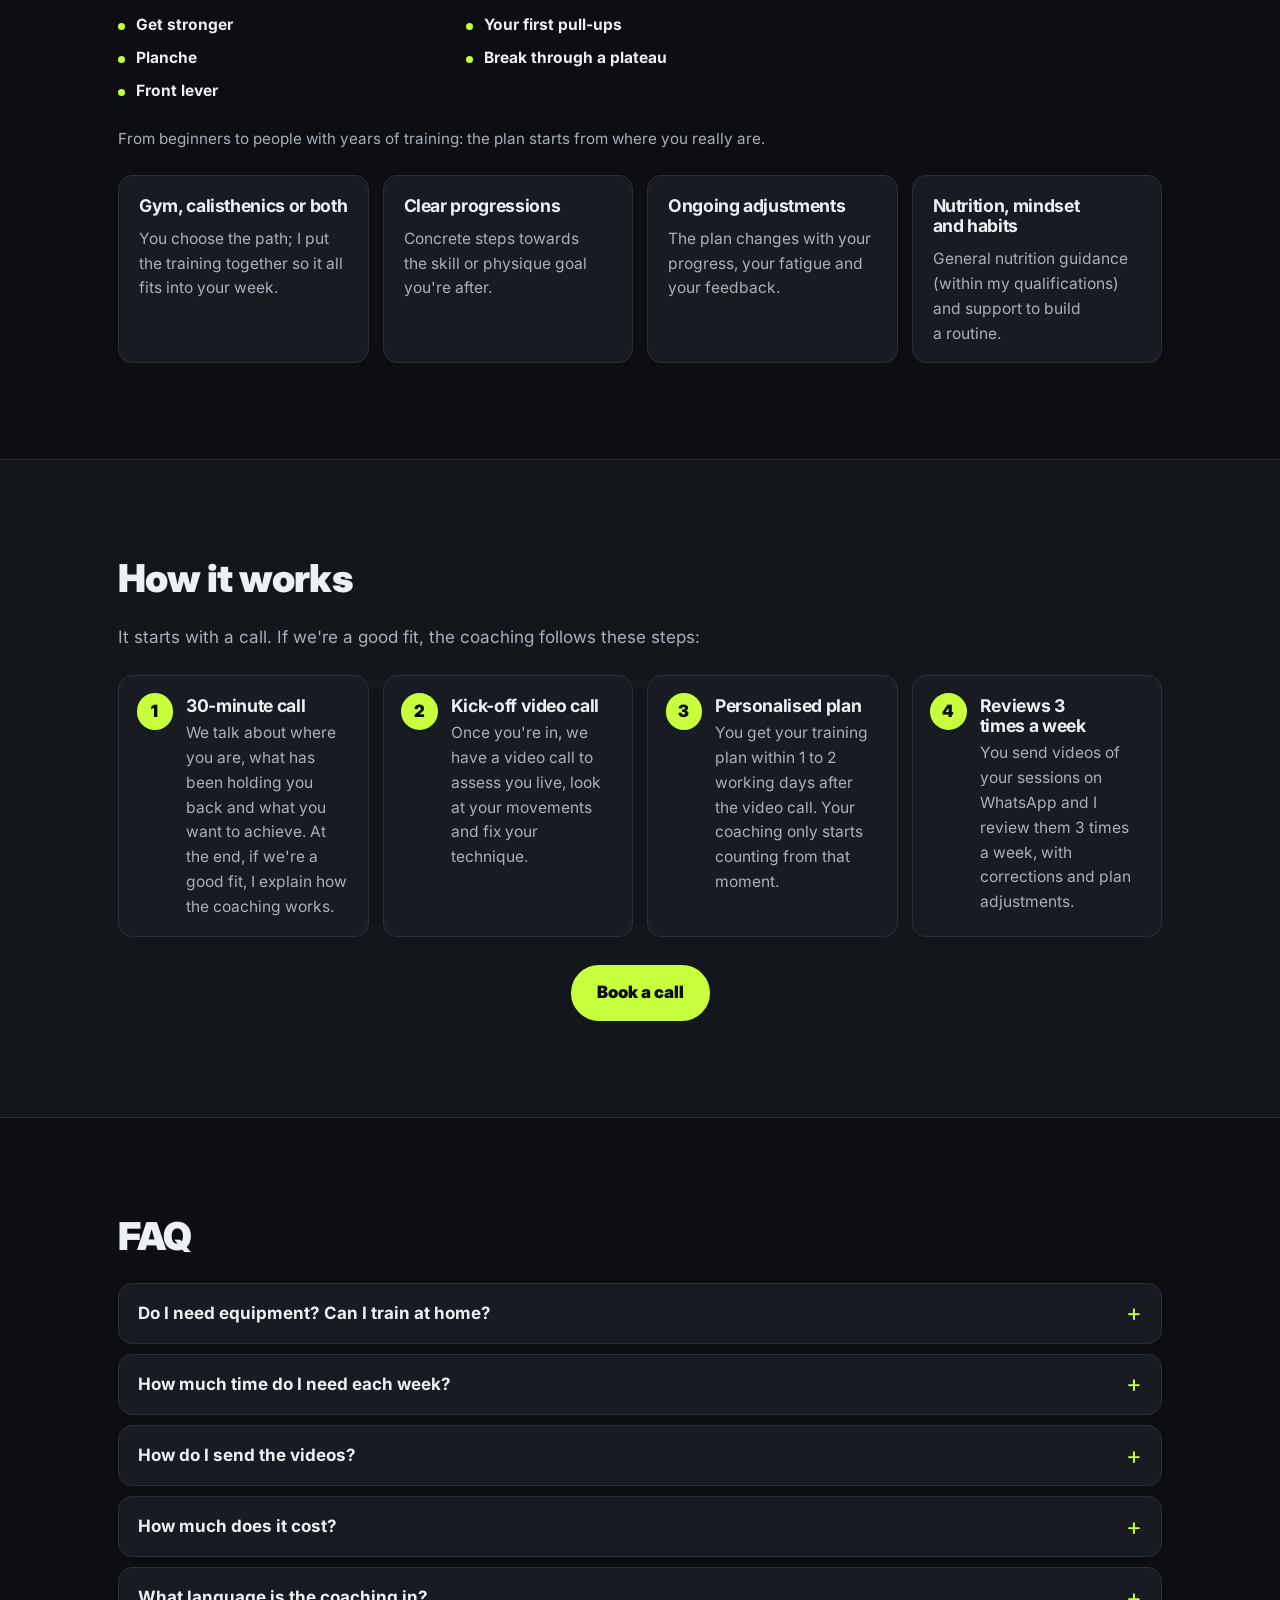
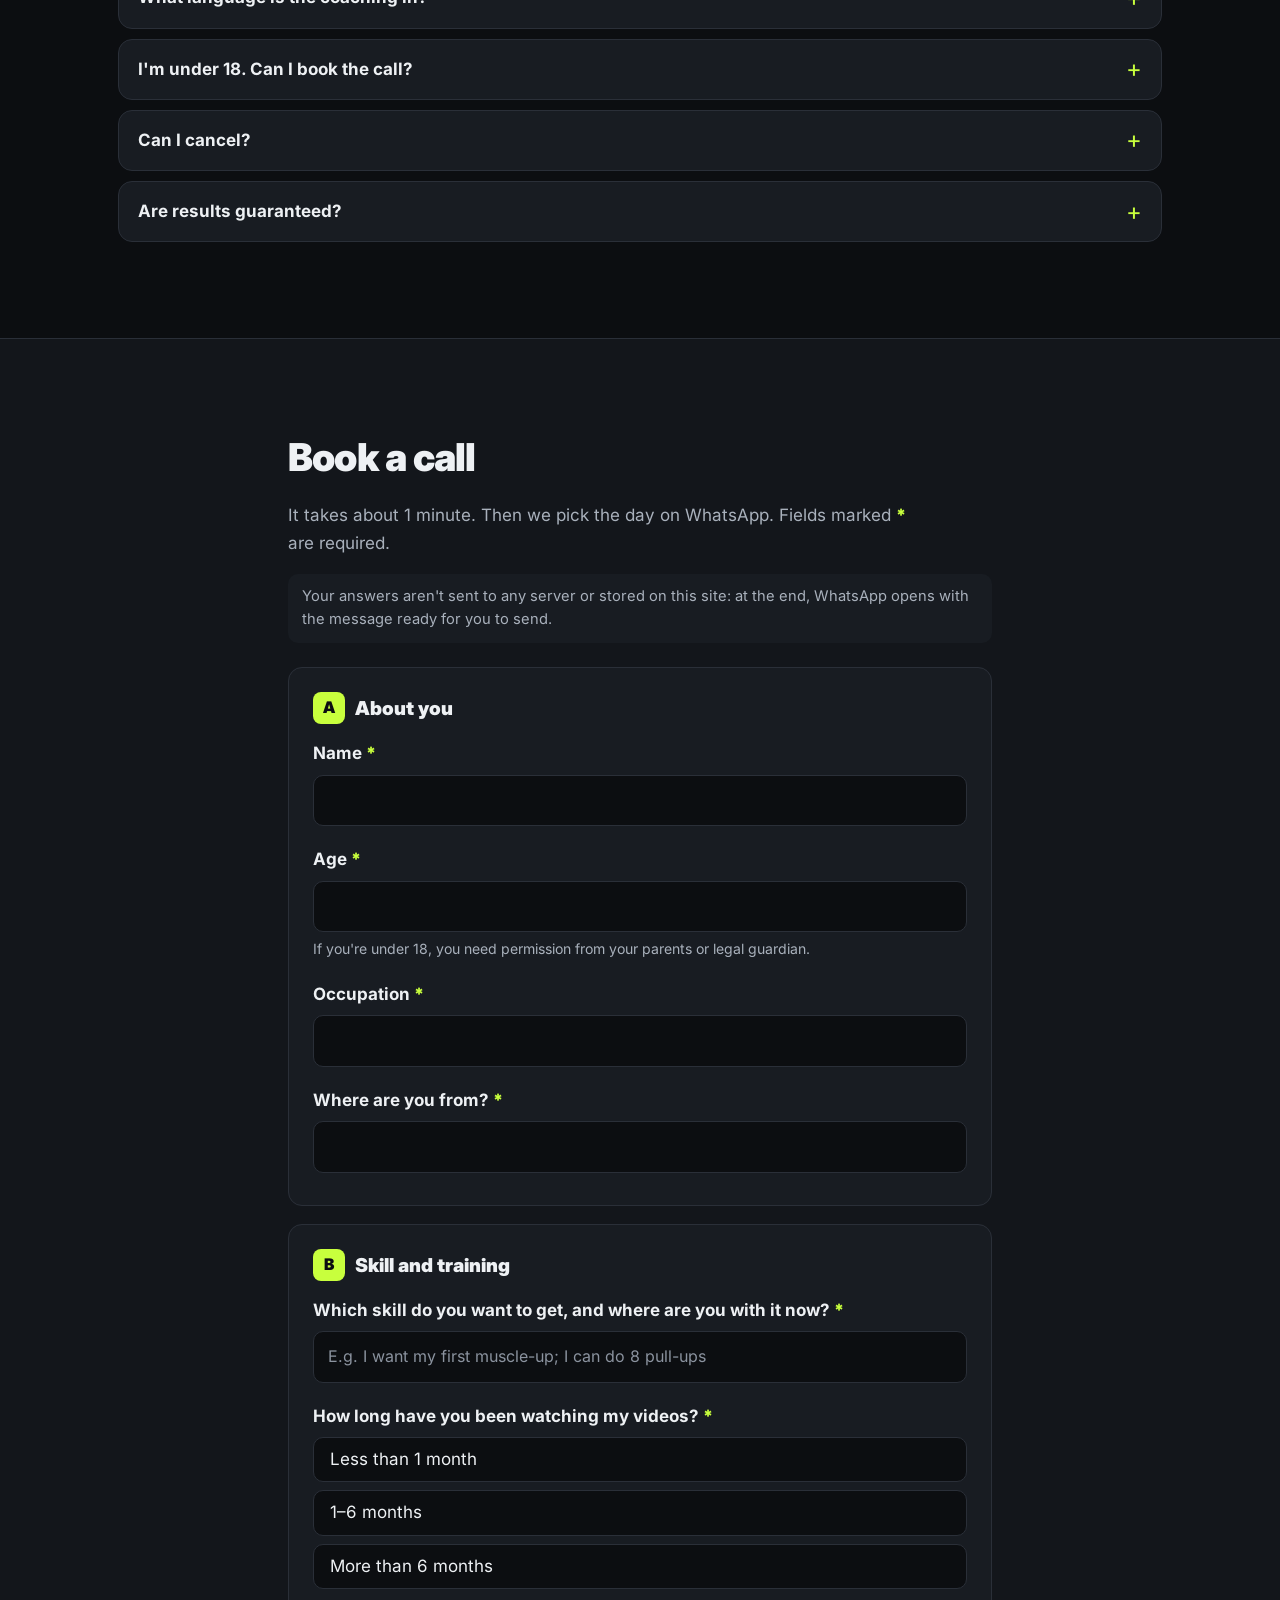
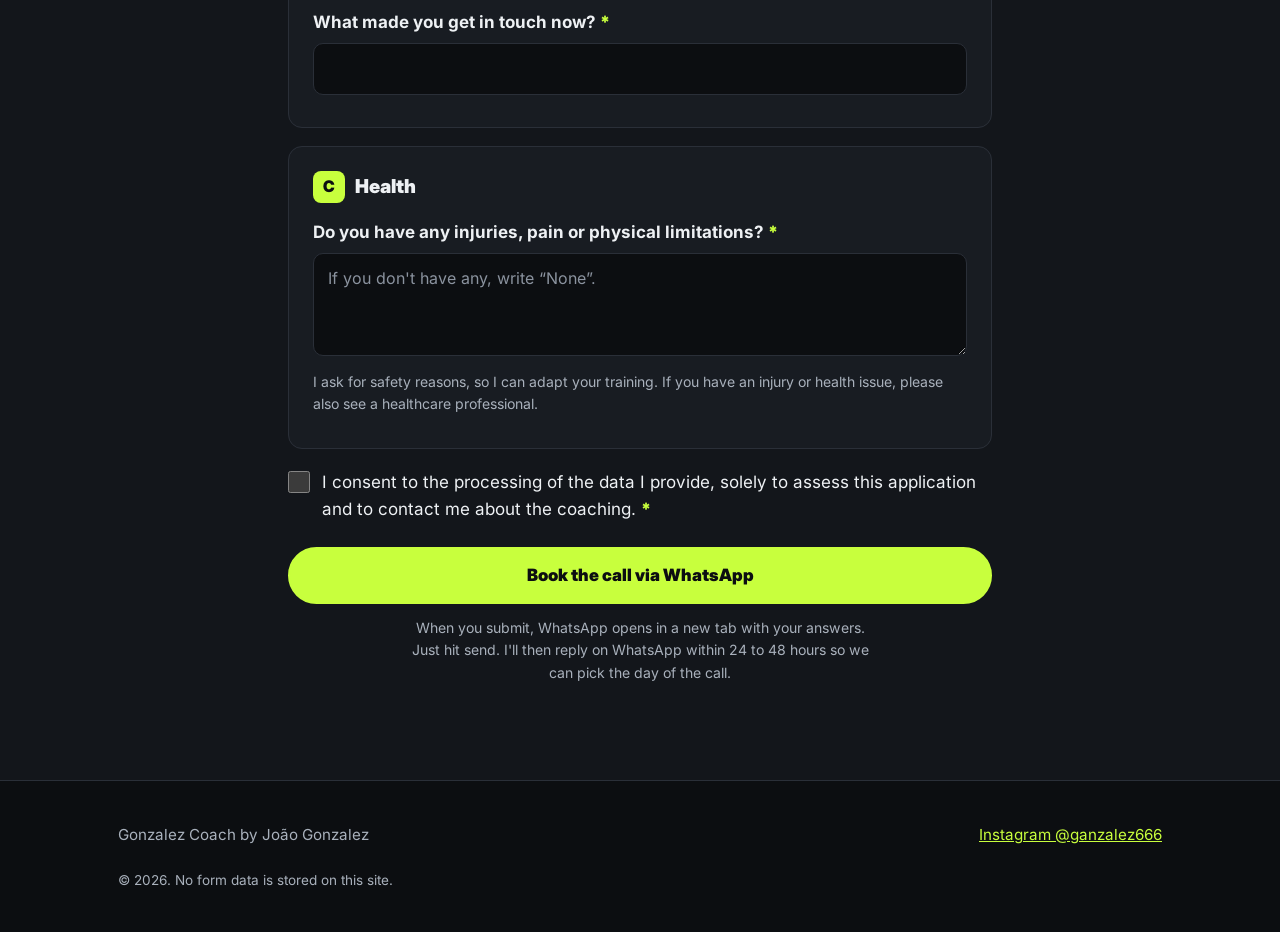
==== commit 08a37616: "Publicar site (versão 2e4bc5d do meu-projeto)" ====
--- a/en/index.html
+++ b/en/index.html
@@ -7,7 +7,7 @@
        O conteúdo em português que aparece aqui é só uma cópia de segurança (para quem não tem JavaScript):
        para alterar textos, edita i18n.js. -->
   <title>Online calisthenics coach | Gonzalez Coach</title>
-  <meta name="description" data-i18n-content="meta.descricao" content="Online calisthenics coach based in Portugal: a personalised training plan, your videos reviewed 3x a week and contact on WhatsApp. Calisthenics and gym.">
+  <meta name="description" data-i18n-content="meta.descricao" content="I help gym-goers unlock the planche and handstand without jumping from ebook to ebook. Online calisthenics and gym coaching. Book a call.">
   <meta name="theme-color" content="#0c0e11">
   <meta name="color-scheme" content="dark">
   <meta name="format-detection" content="telephone=no">
@@ -15,17 +15,17 @@
   <link rel="alternate" hreflang="pt-PT" href="https://gonzalezjoao158.github.io/">
   <link rel="alternate" hreflang="en" href="https://gonzalezjoao158.github.io/en/">
   <link rel="alternate" hreflang="x-default" href="https://gonzalezjoao158.github.io/">
-  <!-- Dados estruturados para o Google (só dados verdadeiros de config.js: nome, Instagram, línguas; sem preço, dono 21/11).
+  <!-- Dados estruturados para o Google (só dados verdadeiros de config.js: nome, Instagram, línguas; sem preço; descrição = frase de oferta da bio, dono 21/11).
        Se mudares o nome ou as línguas em config.js, atualiza também aqui (os testes avisam). -->
   <script type="application/ld+json">
-{"@context":"https://schema.org","@graph":[{"@type":"WebSite","@id":"https://gonzalezjoao158.github.io/#site","url":"https://gonzalezjoao158.github.io/","name":"Gonzalez Coach","inLanguage":["pt-PT","en"],"publisher":{"@id":"https://gonzalezjoao158.github.io/#joao"}},{"@type":"Person","@id":"https://gonzalezjoao158.github.io/#joao","name":"João Gonzalez","url":"https://gonzalezjoao158.github.io/","jobTitle":"Técnico Especialista em Exercício Físico e Personal Trainer","description":"Coach online de calistenia e ginásio no Algarve. Faz full planche, full front lever e handstand livre.","knowsAbout":["Calistenia","Planche","Front lever","Handstand","Muscle-up","Musculação","Treino de força"],"knowsLanguage":["pt","en"],"worksFor":{"@id":"https://gonzalezjoao158.github.io/#coaching"},"sameAs":["https://www.instagram.com/ganzalez666/"]},{"@type":"ProfessionalService","@id":"https://gonzalezjoao158.github.io/#coaching","name":"Gonzalez Coach","alternateName":"Gonzalez Coach, coaching online de calistenia e ginásio","url":"https://gonzalezjoao158.github.io/","logo":"https://gonzalezjoao158.github.io/icon-512.png","image":"https://gonzalezjoao158.github.io/og-image.png","description":"Coaching online individual de calistenia e ginásio: análise dos movimentos por vídeo, videochamada inicial, plano de treino personalizado e revisão dos vídeos de treino 3 vezes por semana, com contacto por WhatsApp. Em português e inglês.","founder":{"@id":"https://gonzalezjoao158.github.io/#joao"},"areaServed":[{"@type":"Country","name":"Portugal"},{"@type":"Place","name":"Worldwide"}],"availableLanguage":["pt","en"],"sameAs":["https://www.instagram.com/ganzalez666/"],"makesOffer":{"@type":"Offer","url":"https://gonzalezjoao158.github.io/#candidatura","itemOffered":{"@type":"Service","@id":"https://gonzalezjoao158.github.io/#servico","name":"Coaching online de calistenia e ginásio","serviceType":"Coaching online de calistenia e ginásio","provider":{"@id":"https://gonzalezjoao158.github.io/#joao"},"availableChannel":{"@type":"ServiceChannel","serviceUrl":"https://gonzalezjoao158.github.io/#candidatura","availableLanguage":["pt","en"]}}}}]}
+{"@context":"https://schema.org","@graph":[{"@type":"WebSite","@id":"https://gonzalezjoao158.github.io/#site","url":"https://gonzalezjoao158.github.io/","name":"Gonzalez Coach","inLanguage":["pt-PT","en"],"publisher":{"@id":"https://gonzalezjoao158.github.io/#joao"}},{"@type":"Person","@id":"https://gonzalezjoao158.github.io/#joao","name":"João Gonzalez","url":"https://gonzalezjoao158.github.io/","jobTitle":"Técnico Especialista em Exercício Físico e Personal Trainer","description":"Coach online de calistenia e ginásio no Algarve. Faz full planche, full front lever e handstand livre.","knowsAbout":["Calistenia","Planche","Front lever","Handstand","Muscle-up","Musculação","Treino de força"],"knowsLanguage":["pt","en"],"worksFor":{"@id":"https://gonzalezjoao158.github.io/#coaching"},"sameAs":["https://www.instagram.com/ganzalez666/"]},{"@type":"ProfessionalService","@id":"https://gonzalezjoao158.github.io/#coaching","name":"Gonzalez Coach","alternateName":"Gonzalez Coach, coaching online de calistenia e ginásio","url":"https://gonzalezjoao158.github.io/","logo":"https://gonzalezjoao158.github.io/icon-512.png","image":"https://gonzalezjoao158.github.io/og-image.png","description":"Ajudo quem vem do ginásio a desbloquear a planche e o handstand sem saltar de ebook em ebook. Coaching online individual de calistenia e ginásio, em português e inglês.","founder":{"@id":"https://gonzalezjoao158.github.io/#joao"},"areaServed":[{"@type":"Country","name":"Portugal"},{"@type":"Place","name":"Worldwide"}],"availableLanguage":["pt","en"],"sameAs":["https://www.instagram.com/ganzalez666/"],"makesOffer":{"@type":"Offer","url":"https://gonzalezjoao158.github.io/#candidatura","itemOffered":{"@type":"Service","@id":"https://gonzalezjoao158.github.io/#servico","name":"Coaching online de calistenia e ginásio","serviceType":"Coaching online de calistenia e ginásio","provider":{"@id":"https://gonzalezjoao158.github.io/#joao"},"availableChannel":{"@type":"ServiceChannel","serviceUrl":"https://gonzalezjoao158.github.io/#candidatura","availableLanguage":["pt","en"]}}}}]}
   </script>
   <!-- Pré-visualização quando o link é partilhado (WhatsApp, Instagram, Facebook, X…) -->
   <meta property="og:type" content="website">
   <meta property="og:site_name" content="Gonzalez Coach">
   <meta property="og:url" content="https://gonzalezjoao158.github.io/en/">
   <meta property="og:title" data-i18n-content="meta.og.titulo" content="Gonzalez Coach, online calisthenics and gym coaching">
-  <meta property="og:description" data-i18n-content="meta.og.descricao" content="A personalised training plan, video analysis of your movements and support on WhatsApp. Book a call.">
+  <meta property="og:description" data-i18n-content="meta.og.descricao" content="I help gym-goers unlock the planche and handstand without jumping from ebook to ebook. Book a call.">
   <meta property="og:image" content="https://gonzalezjoao158.github.io/og-image.png">
   <meta property="og:image:type" content="image/png">
   <meta property="og:image:width" content="1200">
@@ -35,7 +35,7 @@
   <meta property="og:locale:alternate" content="pt_PT">
   <meta name="twitter:card" content="summary_large_image">
   <meta name="twitter:title" data-i18n-content="meta.og.titulo" content="Gonzalez Coach, online calisthenics and gym coaching">
-  <meta name="twitter:description" data-i18n-content="meta.og.descricao" content="A personalised training plan, video analysis of your movements and support on WhatsApp. Book a call.">
+  <meta name="twitter:description" data-i18n-content="meta.og.descricao" content="I help gym-goers unlock the planche and handstand without jumping from ebook to ebook. Book a call.">
   <meta name="twitter:image" content="https://gonzalezjoao158.github.io/og-image.png">
   <!-- Ícones e ecrã inicial -->
   <link rel="icon" href="../favicon.svg" type="image/svg+xml">
@@ -78,53 +78,16 @@
         <p class="hero__texto" data-i18n="hero.texto">I review your videos 3 times a week and adjust the plan to your level, your goal and the time you have. Direct contact on WhatsApp.</p>
         <div class="hero__acoes">
           <a class="botao" href="#candidatura" data-i18n="topo.cta">Book a call</a>
-          <a class="hero__teste" href="#teste" data-i18n="hero.teste">Not sure about your level? Take the free test</a>
         </div>
       </div>
     </section>
 
-    <!-- SOBRE MIM + PROVA SOCIAL (factos confirmados; fica logo abaixo do topo enquanto não há feedbacks) -->
+    <!-- SOBRE MIM: a história do João em 4 frases (só factos de docs/historia-joao.md; dono 21/11, método do Anton) -->
     <section class="seccao seccao--alt seccao--factos" id="sobre">
       <div class="contentor">
         <h2 data-i18n="sobre.titulo">About me</h2>
         <p class="sobre__nome"><strong data-config="nome">João Gonzalez</strong>, <a data-config="instagram-link" href="https://instagram.com/ganzalez666" target="_blank" rel="noopener">@ganzalez666</a></p>
-        <ul class="factos" data-i18n-aria="sobre.factos.aria" data-i18n-html-lista="sobre.factos" aria-label="Facts"><li><strong>1000+ followers</strong> on Instagram <a href="https://instagram.com/ganzalez666" target="_blank" rel="noopener">@ganzalez666</a></li><li><strong>Full planche</strong> on parallettes</li><li><strong>Full front lever</strong></li><li><strong>Freestanding handstand</strong></li><li><strong>6 years</strong> coaching people in a gym: personal training and daily help on the gym floor</li><li>Training since I was <strong>14</strong></li><li><strong>3 years</strong> focused on calisthenics skills</li><li><strong>Certified Exercise Specialist</strong> and <strong>Personal Trainer</strong></li><li>I train in the <strong>Algarve</strong></li></ul>
-        <p class="sobre__texto" data-i18n="sobre.texto">I started with strength training in the gym, which gave me a solid base of strength and discipline, and then came calisthenics skills. Combining both worlds taught me that strength, technique and patience always go hand in hand. Today I use that experience and my qualifications to build plans tailored to each person and to follow their progress closely.</p>
-      </div>
-    </section>
-
-    <!-- TESTE DE NÍVEL (grátis; perguntas e níveis em i18n.js; tudo no navegador, nada é guardado nem enviado) -->
-    <section class="seccao" id="teste" aria-labelledby="teste-titulo">
-      <div class="contentor contentor--estreito">
-        <div class="teste">
-          <h2 id="teste-titulo" data-i18n="teste.titulo">Test: what's your calisthenics level?</h2>
-          <div id="teste-inicio">
-            <p class="seccao__intro" data-i18n="teste.intro">6 quick questions, about 1 minute. Your answers stay in your browser and nothing is stored or sent.</p>
-            <button class="botao" type="button" id="teste-comecar" data-i18n="teste.comecar">Start the test</button>
-          </div>
-          <div id="teste-pergunta" hidden>
-            <p class="teste__progresso" id="teste-progresso">Pergunta 1 de 6</p>
-            <div class="teste__barra" aria-hidden="true"><span id="teste-barra"></span></div>
-            <h3 class="teste__q" id="teste-q" tabindex="-1"></h3>
-            <div class="teste__opcoes" id="teste-opcoes" role="group" aria-labelledby="teste-q"></div>
-            <button class="teste__link" type="button" id="teste-voltar" data-i18n="teste.voltar">Back</button>
-          </div>
-          <div class="teste__resultado" id="teste-resultado" hidden tabindex="-1" aria-labelledby="teste-nivel">
-            <p class="teste__rotulo" data-i18n="teste.resultado">Your level</p>
-            <h3 class="teste__nivel" id="teste-nivel"></h3>
-            <ol class="teste__escala" id="teste-escala" data-i18n-aria="teste.escala" aria-label="The 4 levels of the test"></ol>
-            <p id="teste-texto"></p>
-            <p class="teste__objetivo" id="teste-objetivo"></p>
-            <h4 data-i18n="teste.passo">Your first step</h4>
-            <p id="teste-passo"></p>
-            <p class="teste__nota" data-i18n="teste.nota">This test is only general guidance and does not replace an assessment. If you have pain or injuries, talk to a health professional before training.</p>
-            <div class="teste__acoes">
-              <a class="botao" href="#candidatura" data-i18n="topo.cta">Book a call</a>
-              <a class="botao botao--fantasma" id="teste-wa" href="#" target="_blank" rel="noopener" data-i18n="teste.wa">Chat with me on WhatsApp</a>
-            </div>
-            <button class="teste__link" type="button" id="teste-repetir" data-i18n="teste.repetir">Take the test again</button>
-          </div>
-        </div>
+        <p class="sobre__texto" data-i18n="sobre.texto">I came from the gym and did 1 year of weighted dips and pull-ups. Even so, I spent 6 months without a single skill, wondering if I was capable, buying ebook after ebook and switching methods. Everything changed when I was coached by an athlete I admire: combos, visualisation and to stop overthinking and start doing. Today I do the full planche, full front lever and freestanding handstand, and that's the method I teach.</p>
       </div>
     </section>
 
@@ -132,7 +95,7 @@
     <section class="seccao" id="para-quem">
       <div class="contentor">
         <h2 data-i18n="paraquem.titulo">Who it's for and what's included</h2>
-        <p class="seccao__intro" data-i18n="paraquem.intro">For people who want to train with purpose — in the gym, on the bar or both — and are tired of making it up as they go.</p>
+        <p class="seccao__intro" data-i18n="paraquem.intro">For people who want to train with purpose (in the gym, on the bar or both) and are tired of making it up as they go.</p>
         <ul class="objetivos" data-i18n-aria="paraquem.aria" data-i18n-lista="paraquem.chips" aria-label="Goals"><li>Build muscle</li><li>Lose fat</li><li>Get stronger</li><li>Planche</li><li>Front lever</li><li>Muscle-up</li><li>Handstand</li><li>Your first pull-ups</li><li>Break through a plateau</li></ul>
         <p class="seccao__nota" data-i18n="paraquem.nota">From beginners to people with years of training: the plan starts from where you really are.</p>
         <div class="grelha" data-i18n-cartoes="inclui.cartoes"><article class="cartao"><h3>Gym, calisthenics or both</h3><p>You choose the path; I put the training together so it all fits into your week.</p></article><article class="cartao"><h3>Clear progressions</h3><p>Concrete steps towards the skill or physique goal you're after.</p></article><article class="cartao"><h3>Ongoing adjustments</h3><p>The plan changes with your progress, your fatigue and your feedback.</p></article><article class="cartao"><h3>Nutrition, mindset and habits</h3><p>General nutrition guidance (within my qualifications) and support to build a routine.</p></article></div>
@@ -268,6 +231,4 @@
       <p class="rodape__legal">© <span id="ano">2026</span>. <span data-i18n="rodape.legal">No form data is stored on this site.</span></p>
     </div>
   </footer>
-  <!-- Botão fixo do WhatsApp (só no telemóvel; aparece depois do topo e esconde-se perto dos botões "Marcar chamada" e do formulário) -->
-  <a class="wa-fixo" id="wa-fixo" href="https://wa.me/351911855080?text=Hi%20Jo%C3%A3o!%20I%20saw%20the%20Gonzalez%20Coach%20website%20and%20I%20have%20a%20question%20about%20the%20online%20coaching.%0ASource%3A%20en" target="_blank" rel="noopener" data-i18n-aria="wa.aria" aria-label="Chat with me on WhatsApp" hidden><svg viewBox="0 0 24 24" width="26" height="26" aria-hidden="true" focusable="false"><path fill="currentColor" d="M12 2a10 10 0 0 0-8.6 15.1L2 22l5-1.3A10 10 0 1 0 12 2Zm0 18.2a8.2 8.2 0 0 1-4.2-1.2l-.3-.2-3 .8.8-2.9-.2-.3A8.2 8.2 0 1 1 12 20.2Zm4.5-6.1c-.2-.1-1.5-.7-1.7-.8-.2-.1-.4-.1-.6.1l-.8 1c-.1.2-.3.2-.5.1a6.7 6.7 0 0 1-3.3-2.9c-.3-.4.3-.4.7-1.3.1-.2 0-.3 0-.4l-.8-1.8c-.2-.5-.4-.4-.6-.4h-.5a1 1 0 0 0-.7.3 3 3 0 0 0-.9 2.2 5.2 5.2 0 0 0 1.1 2.7 11.8 11.8 0 0 0 4.5 4c1.7.7 2.3.8 3.2.6.5-.1 1.5-.6 1.7-1.2.2-.6.2-1.1.2-1.2l-.5-.3Z"></path></svg></a>
 </body></html>
--- a/style.css
+++ b/style.css
@@ -266,33 +266,12 @@
   .passos li { padding-left: 1.25rem; padding-top: 4rem; }
 }
 .passos p { color: var(--texto-2); margin: 0; font-size: .97rem; }
-/* ---------- Sobre mim + prova social (factos) ---------- */
+/* ---------- Sobre mim (história) ---------- */
 .seccao--factos { padding: 40px 0; }
 @media (min-width: 56.25em) { .seccao--factos { padding: 64px 0; } }
 .sobre__nome { color: var(--texto-2); margin: 0 0 1rem; }
-.factos { list-style: none; padding: 0; margin: 0 0 1.25rem; display: grid; grid-template-columns: repeat(2, minmax(0, 1fr)); gap: 8px; }
-@media (min-width: 43.75em) { .factos { grid-template-columns: repeat(4, minmax(0, 1fr)); } }
-@media (max-width: 20em) { .factos { grid-template-columns: minmax(0, 1fr); } }
-.factos li {
-  padding: .6rem .75rem; border-radius: 10px; background: var(--cartao); font-size: .9rem; line-height: 1.35; overflow-wrap: anywhere;
-}
-.factos strong { color: var(--texto); }
-.factos a { color: var(--destaque); padding: 14px 0; } /* alvo de toque ≥ 44 px sem mudar a linha */
 .sobre__texto { color: var(--texto-2); max-width: 34em; /* ≈ 65–70 caracteres por linha */ margin: 0; }
 
-/* ---------- Botão fixo do WhatsApp (só no telemóvel) ---------- */
-.wa-fixo {
-  position: fixed; z-index: 40;
-  right: max(16px, env(safe-area-inset-right, 0px)); bottom: calc(16px + env(safe-area-inset-bottom, 0px));
-  width: 52px; height: 52px; border-radius: 50%;
-  display: grid; place-items: center;
-  background: var(--cartao); color: var(--destaque); border: 2px solid var(--destaque);
-  box-shadow: var(--sombra); text-decoration: none;
-}
-.wa-fixo[hidden] { display: none; }
-@media (min-width: 48em) { .wa-fixo { display: none; } }
-/* Telemóvel: a FAQ deixa livre a faixa do botão fixo (52 px + folga), para ele nunca tapar o "+" nem a pergunta. */
-@media (max-width: 47.9375em) { .faq { margin-right: 60px; } }
 
 .lista-check { list-style: none; padding: 0; margin: 0 0 1.5rem; }
 .lista-check li { position: relative; padding: .35rem 0 .35rem 2rem; }
@@ -454,66 +433,6 @@
 .respostas { margin-top: 1rem; font-family: ui-monospace, SFMono-Regular, Menlo, Consolas, monospace; font-size: max(16px, .85rem); }
 .copiado { color: var(--destaque); font-weight: 600; min-height: 1.4em; margin: .6rem 0 0; }
 
-/* ---------- Teste de nível ---------- */
-.hero__teste { display: inline-flex; align-items: center; min-height: 44px; color: var(--texto-2); font-weight: 400; text-decoration: underline; text-underline-offset: .2em; }
-@media (hover: hover) { .hero__teste:hover { color: var(--texto); } }
-.teste {
-  background: var(--cartao); border: 1px solid var(--linha); border-radius: var(--raio);
-  padding: 1.5rem 1.25rem;
-}
-@media (min-width: 40em) { .teste { padding: 2rem; } }
-.teste h2 { margin-bottom: .5em; }
-.teste .seccao__intro { margin-bottom: 1.25rem; }
-.teste__progresso { color: var(--texto-2); font-size: .92rem; font-weight: 700; margin: 0 0 .5rem; }
-.teste__barra { height: 4px; border-radius: 4px; background: var(--linha); overflow: hidden; margin-bottom: 1.25rem; }
-.teste__barra span { display: block; height: 100%; width: 0; background: var(--destaque); transition: width .25s cubic-bezier(.2, .8, .2, 1); }
-.teste__q { font-size: 1.25rem; margin-bottom: 1rem; }
-.teste__q:focus { outline: none; }
-.teste__opcoes { display: grid; gap: .6rem; }
-@media (min-width: 40em) { .teste__opcoes { grid-template-columns: repeat(2, minmax(0, 1fr)); } }
-.teste__opcao {
-  min-height: 52px; padding: .7rem 1rem; text-align: left;
-  font: inherit; font-weight: 700; line-height: 1.3; color: var(--texto);
-  background: var(--fundo); border: 1.5px solid var(--linha); border-radius: 10px;
-  cursor: pointer; touch-action: manipulation; transition: background-color .15s ease, border-color .15s ease, transform .1s ease;
-}
-.teste__opcao:active { transform: scale(.98); }
-.teste__opcao[aria-pressed="true"] { background: var(--destaque); border-color: var(--destaque); color: var(--sobre-destaque); }
-.teste__link {
-  display: inline-flex; align-items: center; min-height: 44px; margin-top: .75rem; padding: 0;
-  background: none; border: 0; font: inherit; font-size: .95rem; color: var(--texto-2);
-  text-decoration: underline; text-underline-offset: .2em; cursor: pointer;
-}
-.teste__resultado:focus { outline: none; }
-.teste__rotulo { color: var(--texto-2); font-weight: 700; margin: 0 0 .2rem; }
-.teste__nivel { font-size: clamp(2rem, 1.5rem + 2.5vw, 2.8rem); font-weight: 900; color: var(--destaque); margin-bottom: .6rem; }
-.teste__escala { list-style: none; padding: 0; margin: 0 0 1.25rem; display: grid; grid-template-columns: repeat(4, minmax(0, 1fr)); gap: 6px; }
-/* Nomes dos níveis nunca se partem a meio (padrão 4.8): 2×2 em ecrãs estreitos, 4 colunas a partir de 30em. */
-.teste__escala li { border-top: 4px solid var(--linha); padding-top: .35rem; font-size: .85rem; line-height: 1.25; color: var(--texto-2); overflow-wrap: normal; word-break: normal; hyphens: manual; }
-@media (max-width: 29.99em) { .teste__escala { grid-template-columns: repeat(2, minmax(0, 1fr)); row-gap: .6rem; } }
-.teste__escala li.teste__feito { border-top-color: var(--destaque); }
-.teste__escala li[aria-current] { color: var(--texto); font-weight: 700; }
-/* Ao aparecer o resultado, os níveis acendem um a um até ao da pessoa (~400 ms); o texto não espera. */
-@media (forced-colors: none) {
-  .teste__escala--acender li { position: relative; }
-  .teste__escala--acender li.teste__feito { border-top-color: var(--linha); }
-  .teste__escala--acender li.teste__feito::before { content: ""; position: absolute; left: 0; right: 0; top: -4px; height: 4px; background: var(--destaque); transform-origin: left center; animation: escala-acende 160ms cubic-bezier(.16, 1, .3, 1) both; }
-  .teste__escala--acender li:nth-child(2)::before { animation-delay: 80ms; }
-  .teste__escala--acender li:nth-child(3)::before { animation-delay: 160ms; }
-  .teste__escala--acender li:nth-child(4)::before { animation-delay: 240ms; }
-}
-@keyframes escala-acende { from { transform: scaleX(0); } to { transform: scaleX(1); } }
-@media (prefers-reduced-motion: reduce) { .teste__escala--acender li.teste__feito::before { animation: none; } }
-.teste__objetivo { color: var(--texto-2); }
-.teste__resultado h4 { font-size: 1.05rem; margin: 1.25rem 0 .4rem; }
-.teste__nota { color: var(--texto-2); font-size: .9rem; border-top: 1px solid var(--linha); padding-top: 1rem; margin-top: 1.25rem; }
-.teste__acoes { display: grid; gap: .6rem; }
-@media (min-width: 40em) { .teste__acoes { display: flex; flex-wrap: wrap; } }
-@media (hover: hover) {
-  .teste__opcao:hover { border-color: var(--texto-2); }
-  .teste__opcao[aria-pressed="true"]:hover { border-color: var(--destaque); }
-  .teste__link:hover { color: var(--texto); }
-}
 
 /* ---------- Rodapé ---------- */
 .rodape {
@@ -532,10 +451,7 @@
 
 /* ---------- Modo de alto contraste (Windows) ---------- */
 @media (forced-colors: active) {
-  .botao, .linguas, .opcao span, .cartao, .passos li, .faq details, fieldset, .resultado, .factos li, .wa-fixo, .teste, .teste__opcao { border: 2px solid CanvasText; }
-  .teste__opcao[aria-pressed="true"] { forced-color-adjust: none; background: Highlight; color: HighlightText; border-color: Highlight; }
-  .teste__barra span { forced-color-adjust: none; background: Highlight; }
-  .teste__escala li.teste__feito { border-top-color: Highlight; }
+  .botao, .linguas, .opcao span, .cartao, .passos li, .faq details, fieldset, .resultado { border: 2px solid CanvasText; }
   .botao { border-color: ButtonText; }
   .linguas__botao[aria-current="true"], .opcao input:checked + span {
     forced-color-adjust: none; background: Highlight; color: HighlightText; border-color: Highlight;
@@ -578,9 +494,9 @@
 @media print {
   :root { color-scheme: light; }
   body { background: #fff; color: #000; font-size: 11pt; }
-  .topo, .saltar, .hero__acoes, #teste, #candidatura, .botao, .wa-fixo { display: none !important; }
+  .topo, .saltar, .hero__acoes, #candidatura, .botao { display: none !important; }
   .hero, .seccao, .seccao--alt { background: none !important; padding: 16pt 0 !important; border: 0 !important; }
-  .cartao, .passos li, .faq details, .factos li { background: none !important; border: 1px solid #999 !important; box-shadow: none !important; color: #000; break-inside: avoid; }
+  .cartao, .passos li, .faq details { background: none !important; border: 1px solid #999 !important; box-shadow: none !important; color: #000; break-inside: avoid; }
   .destaque, .etiqueta, a { color: #000 !important; }
   .hero__texto, .seccao__intro, .cartao p, .passos p, .faq details p, .rodape, .sobre__nome { color: #222 !important; }
   .passos li::before { background: #000; color: #fff; }
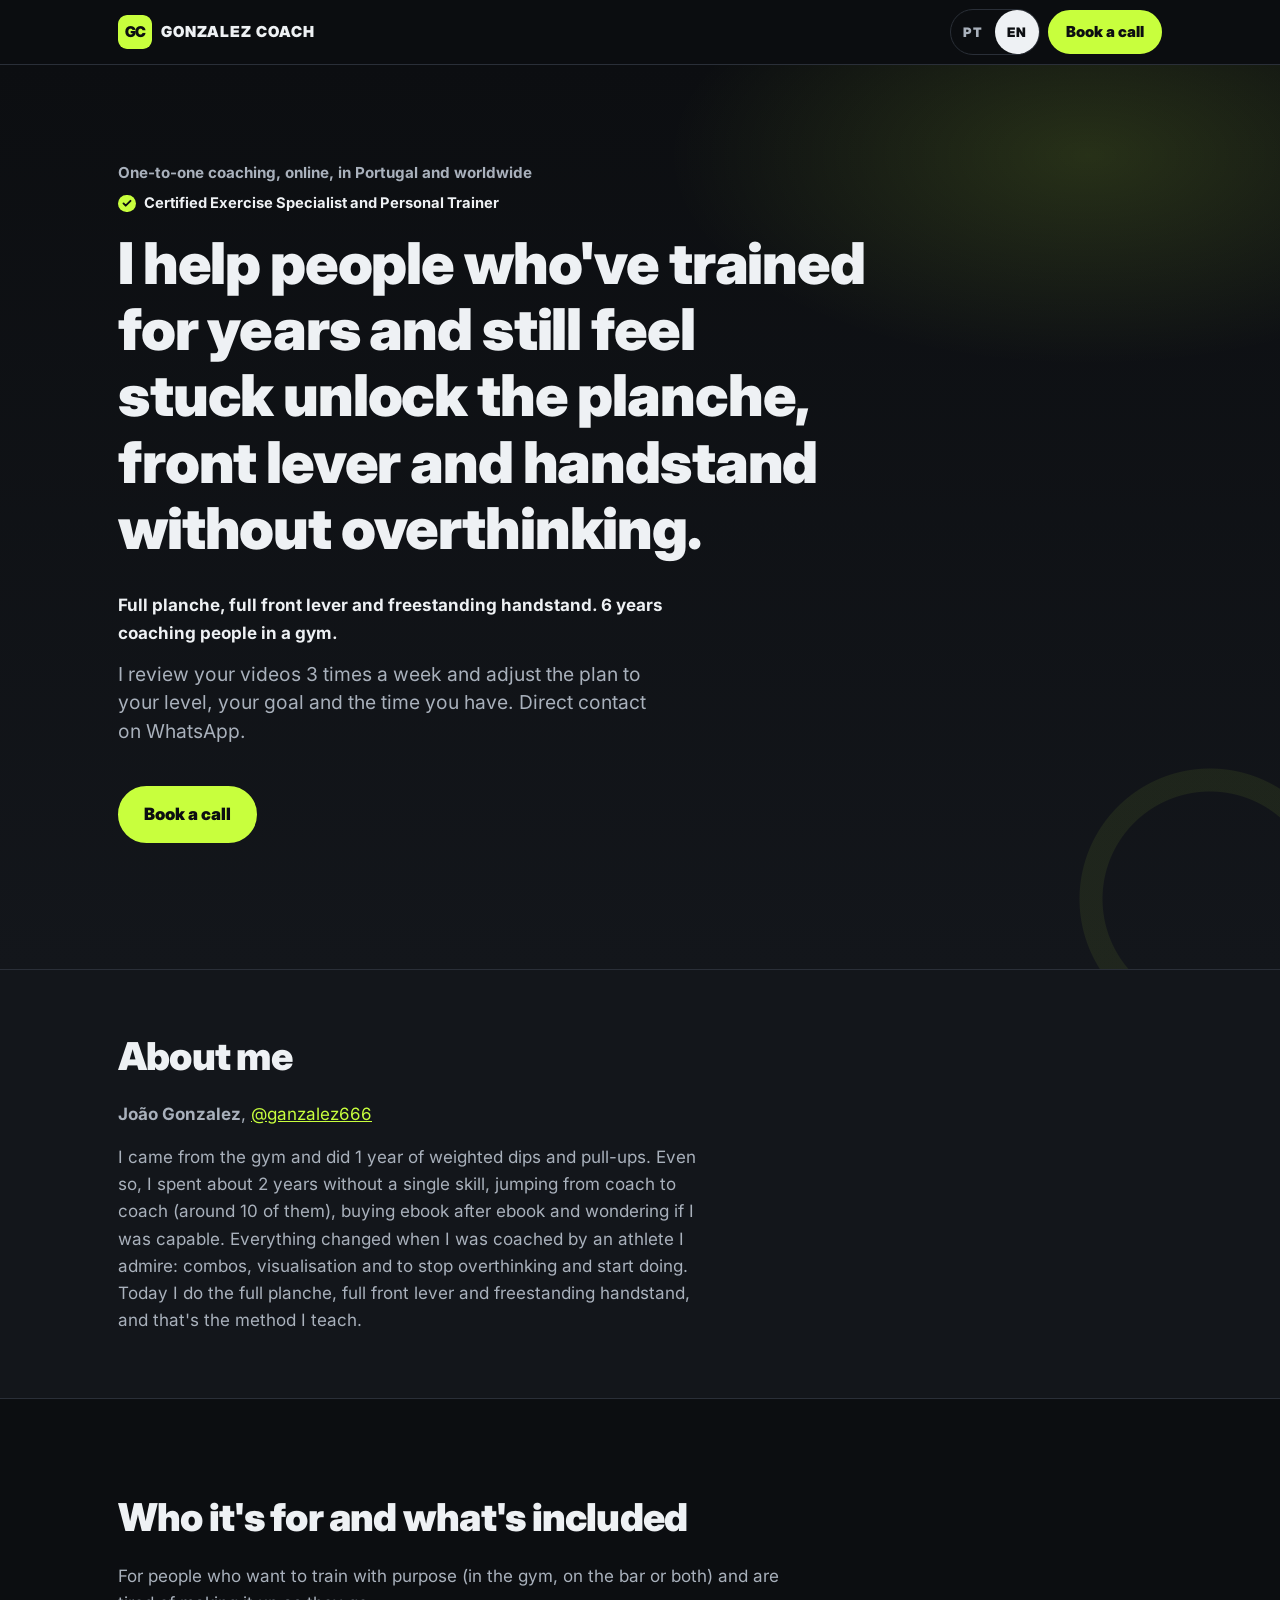
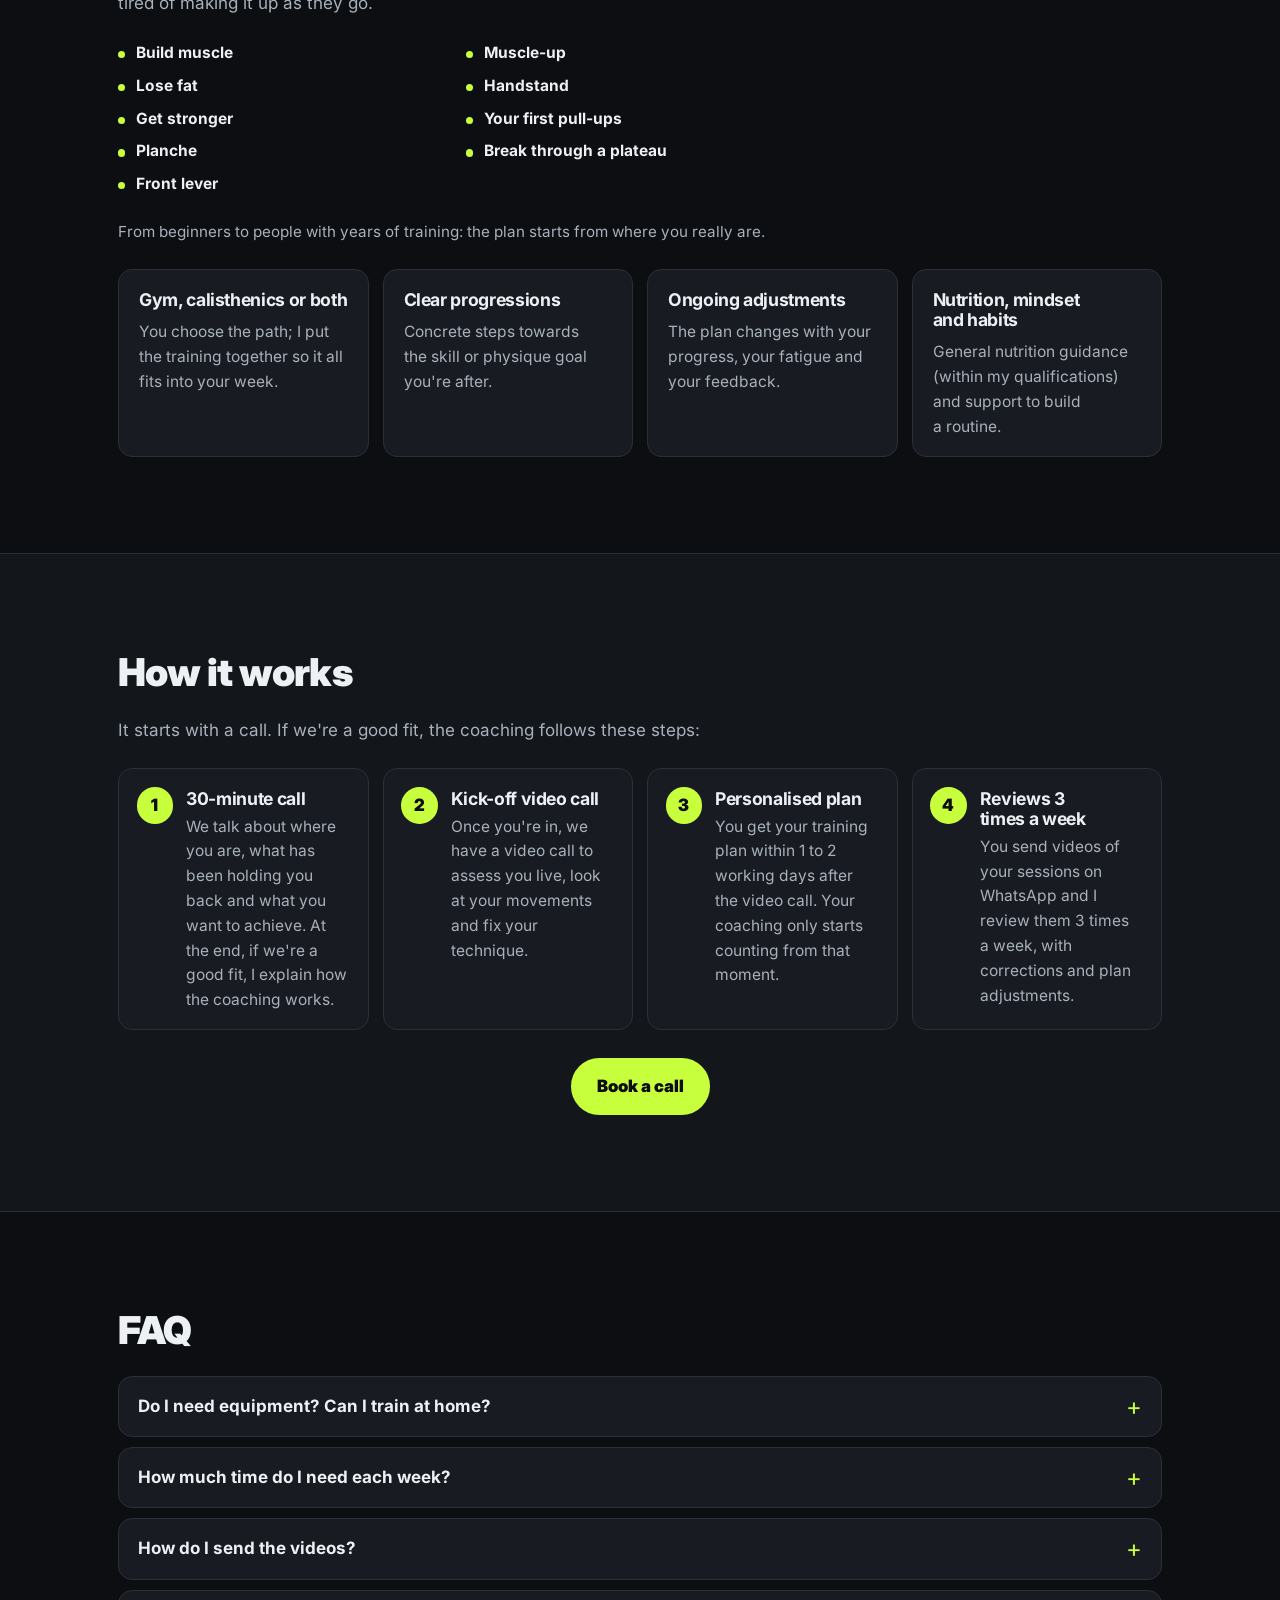
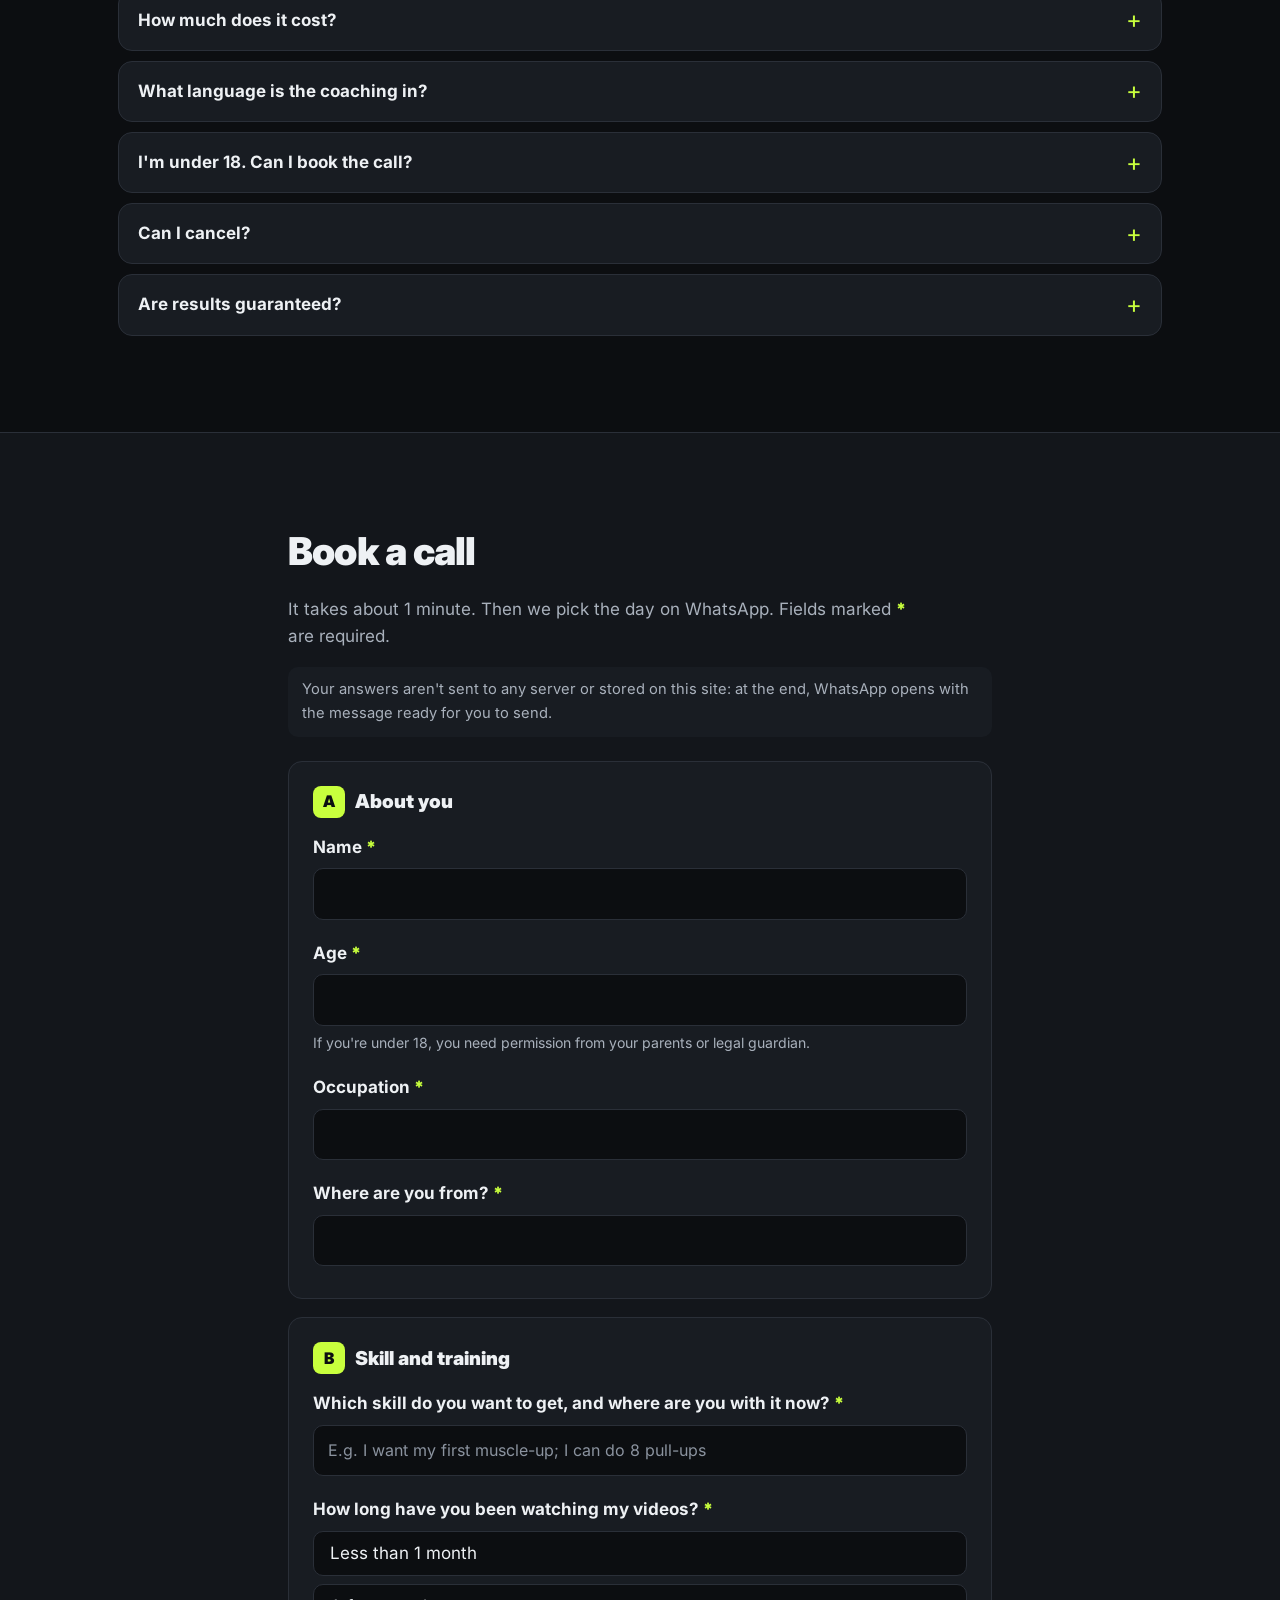
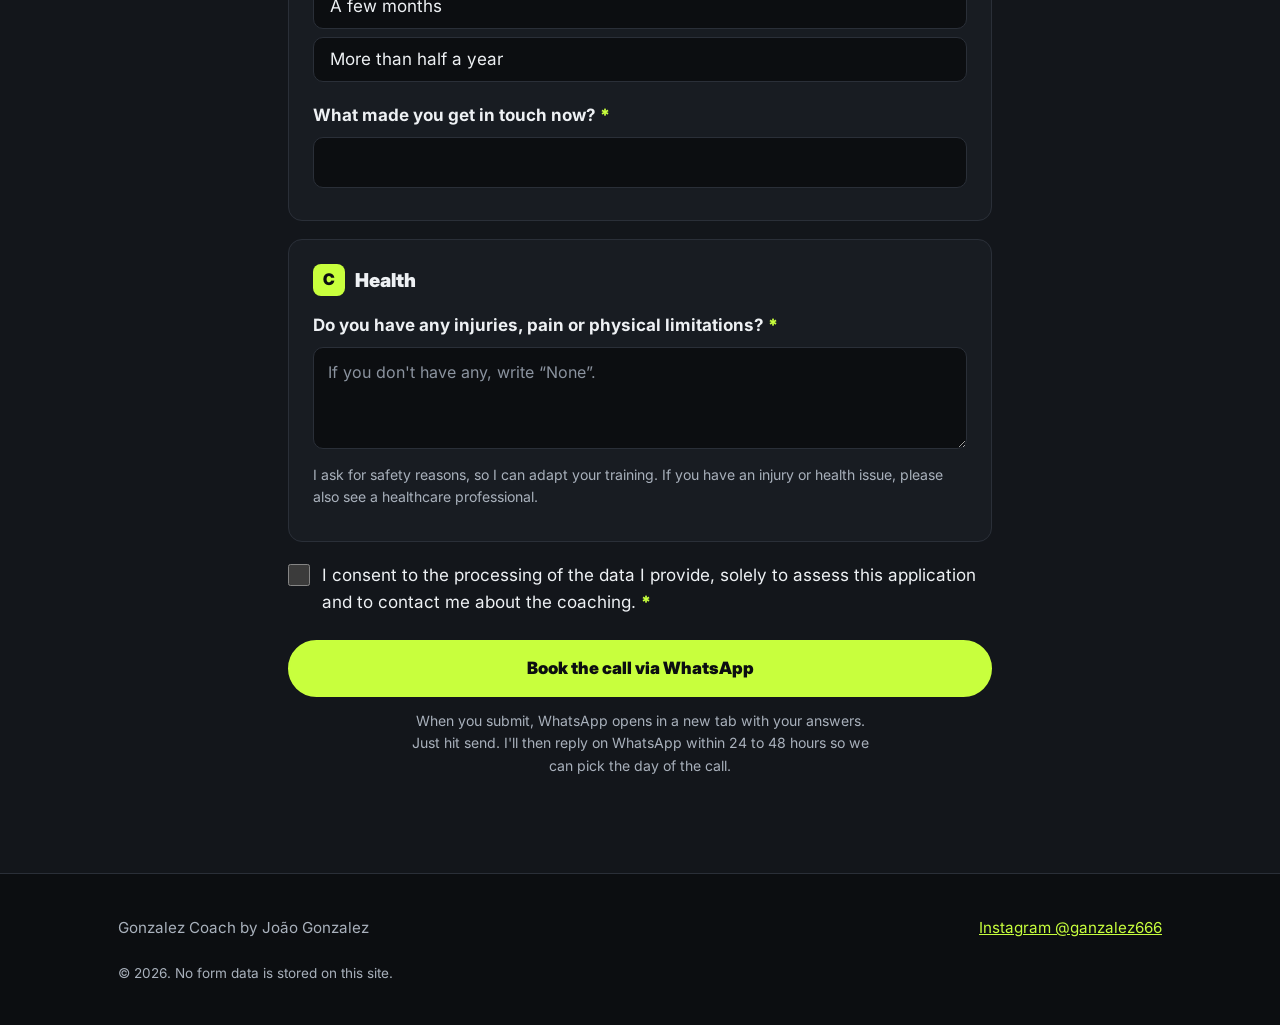
==== commit 310ed580: "Publicar site (versão 64b2770 do meu-projeto)" ====
--- a/en/index.html
+++ b/en/index.html
@@ -7,7 +7,7 @@
        O conteúdo em português que aparece aqui é só uma cópia de segurança (para quem não tem JavaScript):
        para alterar textos, edita i18n.js. -->
   <title>Online calisthenics coach | Gonzalez Coach</title>
-  <meta name="description" data-i18n-content="meta.descricao" content="I help gym-goers unlock the planche and handstand without jumping from ebook to ebook. Online calisthenics and gym coaching. Book a call.">
+  <meta name="description" data-i18n-content="meta.descricao" content="I help people who've trained for years and still feel stuck unlock the planche, front lever and handstand without overthinking. Online coaching. Book a call.">
   <meta name="theme-color" content="#0c0e11">
   <meta name="color-scheme" content="dark">
   <meta name="format-detection" content="telephone=no">
@@ -18,15 +18,15 @@
   <!-- Dados estruturados para o Google (só dados verdadeiros de config.js: nome, Instagram, línguas; sem preço; descrição = frase de oferta da bio, dono 21/11).
        Se mudares o nome ou as línguas em config.js, atualiza também aqui (os testes avisam). -->
   <script type="application/ld+json">
-{"@context":"https://schema.org","@graph":[{"@type":"WebSite","@id":"https://gonzalezjoao158.github.io/#site","url":"https://gonzalezjoao158.github.io/","name":"Gonzalez Coach","inLanguage":["pt-PT","en"],"publisher":{"@id":"https://gonzalezjoao158.github.io/#joao"}},{"@type":"Person","@id":"https://gonzalezjoao158.github.io/#joao","name":"João Gonzalez","url":"https://gonzalezjoao158.github.io/","jobTitle":"Técnico Especialista em Exercício Físico e Personal Trainer","description":"Coach online de calistenia e ginásio no Algarve. Faz full planche, full front lever e handstand livre.","knowsAbout":["Calistenia","Planche","Front lever","Handstand","Muscle-up","Musculação","Treino de força"],"knowsLanguage":["pt","en"],"worksFor":{"@id":"https://gonzalezjoao158.github.io/#coaching"},"sameAs":["https://www.instagram.com/ganzalez666/"]},{"@type":"ProfessionalService","@id":"https://gonzalezjoao158.github.io/#coaching","name":"Gonzalez Coach","alternateName":"Gonzalez Coach, coaching online de calistenia e ginásio","url":"https://gonzalezjoao158.github.io/","logo":"https://gonzalezjoao158.github.io/icon-512.png","image":"https://gonzalezjoao158.github.io/og-image.png","description":"Ajudo quem vem do ginásio a desbloquear a planche e o handstand sem saltar de ebook em ebook. Coaching online individual de calistenia e ginásio, em português e inglês.","founder":{"@id":"https://gonzalezjoao158.github.io/#joao"},"areaServed":[{"@type":"Country","name":"Portugal"},{"@type":"Place","name":"Worldwide"}],"availableLanguage":["pt","en"],"sameAs":["https://www.instagram.com/ganzalez666/"],"makesOffer":{"@type":"Offer","url":"https://gonzalezjoao158.github.io/#candidatura","itemOffered":{"@type":"Service","@id":"https://gonzalezjoao158.github.io/#servico","name":"Coaching online de calistenia e ginásio","serviceType":"Coaching online de calistenia e ginásio","provider":{"@id":"https://gonzalezjoao158.github.io/#joao"},"availableChannel":{"@type":"ServiceChannel","serviceUrl":"https://gonzalezjoao158.github.io/#candidatura","availableLanguage":["pt","en"]}}}}]}
+{"@context":"https://schema.org","@graph":[{"@type":"WebSite","@id":"https://gonzalezjoao158.github.io/#site","url":"https://gonzalezjoao158.github.io/","name":"Gonzalez Coach","inLanguage":["pt-PT","en"],"publisher":{"@id":"https://gonzalezjoao158.github.io/#joao"}},{"@type":"Person","@id":"https://gonzalezjoao158.github.io/#joao","name":"João Gonzalez","url":"https://gonzalezjoao158.github.io/","jobTitle":"Técnico Especialista em Exercício Físico e Personal Trainer","description":"Coach online de calistenia e ginásio no Algarve. Faz full planche, full front lever e handstand livre.","knowsAbout":["Calistenia","Planche","Front lever","Handstand","Muscle-up","Musculação","Treino de força"],"knowsLanguage":["pt","en"],"worksFor":{"@id":"https://gonzalezjoao158.github.io/#coaching"},"sameAs":["https://www.instagram.com/ganzalez666/"]},{"@type":"ProfessionalService","@id":"https://gonzalezjoao158.github.io/#coaching","name":"Gonzalez Coach","alternateName":"Gonzalez Coach, coaching online de calistenia e ginásio","url":"https://gonzalezjoao158.github.io/","logo":"https://gonzalezjoao158.github.io/icon-512.png","image":"https://gonzalezjoao158.github.io/og-image.png","description":"Ajudo quem treina há anos e não sai do sítio a desbloquear a planche, o front lever e o handstand sem overthinking. Coaching online individual de calistenia e ginásio, em português e inglês.","founder":{"@id":"https://gonzalezjoao158.github.io/#joao"},"areaServed":[{"@type":"Country","name":"Portugal"},{"@type":"Place","name":"Worldwide"}],"availableLanguage":["pt","en"],"sameAs":["https://www.instagram.com/ganzalez666/"],"makesOffer":{"@type":"Offer","url":"https://gonzalezjoao158.github.io/#candidatura","itemOffered":{"@type":"Service","@id":"https://gonzalezjoao158.github.io/#servico","name":"Coaching online de calistenia e ginásio","serviceType":"Coaching online de calistenia e ginásio","provider":{"@id":"https://gonzalezjoao158.github.io/#joao"},"availableChannel":{"@type":"ServiceChannel","serviceUrl":"https://gonzalezjoao158.github.io/#candidatura","availableLanguage":["pt","en"]}}}}]}
   </script>
   <!-- Pré-visualização quando o link é partilhado (WhatsApp, Instagram, Facebook, X…) -->
   <meta property="og:type" content="website">
   <meta property="og:site_name" content="Gonzalez Coach">
   <meta property="og:url" content="https://gonzalezjoao158.github.io/en/">
   <meta property="og:title" data-i18n-content="meta.og.titulo" content="Gonzalez Coach, online calisthenics and gym coaching">
-  <meta property="og:description" data-i18n-content="meta.og.descricao" content="I help gym-goers unlock the planche and handstand without jumping from ebook to ebook. Book a call.">
-  <meta property="og:image" content="https://gonzalezjoao158.github.io/og-image.png">
+  <meta property="og:description" data-i18n-content="meta.og.descricao" content="I help people who've trained for years and still feel stuck unlock the planche, front lever and handstand without overthinking. Book a call.">
+  <meta property="og:image" content="https://gonzalezjoao158.github.io/og-image-en.png">
   <meta property="og:image:type" content="image/png">
   <meta property="og:image:width" content="1200">
   <meta property="og:image:height" content="630">
@@ -35,8 +35,8 @@
   <meta property="og:locale:alternate" content="pt_PT">
   <meta name="twitter:card" content="summary_large_image">
   <meta name="twitter:title" data-i18n-content="meta.og.titulo" content="Gonzalez Coach, online calisthenics and gym coaching">
-  <meta name="twitter:description" data-i18n-content="meta.og.descricao" content="I help gym-goers unlock the planche and handstand without jumping from ebook to ebook. Book a call.">
-  <meta name="twitter:image" content="https://gonzalezjoao158.github.io/og-image.png">
+  <meta name="twitter:description" data-i18n-content="meta.og.descricao" content="I help people who've trained for years and still feel stuck unlock the planche, front lever and handstand without overthinking. Book a call.">
+  <meta name="twitter:image" content="https://gonzalezjoao158.github.io/og-image-en.png">
   <!-- Ícones e ecrã inicial -->
   <link rel="icon" href="../favicon.svg" type="image/svg+xml">
   <link rel="icon" href="../favicon-32.png" type="image/png" sizes="32x32">
@@ -71,7 +71,7 @@
       <div class="contentor hero__grelha">
         <p class="etiqueta" data-i18n="hero.etiqueta">One-to-one coaching, online, in Portugal and worldwide</p>
         <p class="hero__credenciais" data-i18n="hero.credenciais">Certified Exercise Specialist and Personal Trainer</p>
-        <h1 data-i18n="hero.titulo">I help gym-goers unlock the planche and handstand without jumping from ebook to ebook.</h1>
+        <h1 data-i18n="hero.titulo">I help people who've trained for years and still feel stuck unlock the planche, front lever and handstand without overthinking.</h1>
         <p class="hero__provas" data-i18n="hero.provas">Full planche, full front lever and freestanding handstand. 6 years coaching people in a gym.</p>
         <!-- Lugar para a foto do João (4:5): à direita no computador, abaixo do título no telemóvel. Tirar "hidden" e pôr o <img> quando houver foto. -->
         <figure class="hero__foto" hidden></figure>
@@ -87,7 +87,7 @@
       <div class="contentor">
         <h2 data-i18n="sobre.titulo">About me</h2>
         <p class="sobre__nome"><strong data-config="nome">João Gonzalez</strong>, <a data-config="instagram-link" href="https://instagram.com/ganzalez666" target="_blank" rel="noopener">@ganzalez666</a></p>
-        <p class="sobre__texto" data-i18n="sobre.texto">I came from the gym and did 1 year of weighted dips and pull-ups. Even so, I spent 6 months without a single skill, wondering if I was capable, buying ebook after ebook and switching methods. Everything changed when I was coached by an athlete I admire: combos, visualisation and to stop overthinking and start doing. Today I do the full planche, full front lever and freestanding handstand, and that's the method I teach.</p>
+        <p class="sobre__texto" data-i18n="sobre.texto">I came from the gym and did 1 year of weighted dips and pull-ups. Even so, I spent about 2 years without a single skill, jumping from coach to coach (around 10 of them), buying ebook after ebook and wondering if I was capable. Everything changed when I was coached by an athlete I admire: combos, visualisation and to stop overthinking and start doing. Today I do the full planche, full front lever and freestanding handstand, and that's the method I teach.</p>
       </div>
     </section>
 
@@ -124,7 +124,7 @@
     <section class="seccao" id="faq">
       <div class="contentor">
         <h2 data-i18n="faq.titulo">FAQ</h2>
-        <div class="faq" data-i18n-faq="faq.itens"><details><summary>Do I need equipment? Can I train at home?</summary><p>You don't need a gym. The plan is built around what you have: a full gym, a pull-up bar, dip bars, resistance bands or just your bodyweight, at home or in a park. For some calisthenics skills a bar helps a lot — if that's the case, I'll tell you the minimum you need.</p></details><details><summary>How much time do I need each week?</summary><p>It depends on your goal, but usually 3 to 5 sessions of 45 to 75 minutes. Training consistently matters more than training a lot — the plan fits the time you really have.</p></details><details><summary>How do I send the videos?</summary><p>Privately, on WhatsApp. At the start you send me videos of the movements I ask for, so I can analyse your starting point and we can set your first goals. Then, during the coaching, you film parts of your sessions and I review them 3 times a week. Videos are only used for analysis and are never shared.</p></details><details><summary>How much does it cost?</summary><p>It depends on what you need. We go through the price at the end of the call.</p></details><details><summary>What language is the coaching in?</summary><p>Portuguese and English. Tell me on the call which one you prefer.</p></details><details><summary>I'm under 18. Can I book the call?</summary><p>Yes, as long as you have permission from your parents or legal guardian, and one of them joins the call. The form asks you to confirm this.</p></details><details><summary>Can I cancel?</summary><p>Yes. You pay upfront for the period you choose, and at the end you only renew if you want to. On any plan you have 14 days to cancel, paying only for the time already used.</p></details><details><summary>Are results guaranteed?</summary><p>I don't promise guaranteed results — they depend on your consistency, sleep, nutrition and starting point. What I do guarantee is a structured plan, close support and adjustments whenever they're needed.</p></details></div>
+        <div class="faq" data-i18n-faq="faq.itens"><details><summary>Do I need equipment? Can I train at home?</summary><p>You don't need a gym. The plan is built around what you have: a full gym, a pull-up bar, dip bars, resistance bands or just your bodyweight, at home or in a park. For some calisthenics skills a bar helps a lot. If that's the case, I'll tell you the minimum you need.</p></details><details><summary>How much time do I need each week?</summary><p>It depends on your goal, but usually 3 to 5 sessions of 45 to 75 minutes. Training consistently matters more than training a lot. The plan fits the time you really have.</p></details><details><summary>How do I send the videos?</summary><p>Privately, on WhatsApp. At the start you send me videos of the movements I ask for, so I can analyse your starting point and we can set your first goals. Then, during the coaching, you film parts of your sessions and I review them 3 times a week. Videos are only used for analysis and are never shared.</p></details><details><summary>How much does it cost?</summary><p>It depends on what you need. We go through the price at the end of the call.</p></details><details><summary>What language is the coaching in?</summary><p>Portuguese and English. Tell me on the call which one you prefer.</p></details><details><summary>I'm under 18. Can I book the call?</summary><p>Yes, as long as you have permission from your parents or legal guardian, and one of them joins the call. The form asks you to confirm this.</p></details><details><summary>Can I cancel?</summary><p>Yes. You pay upfront for the period you choose, and at the end you only renew if you want to. On any plan you have 14 days to cancel, paying only for the time already used.</p></details><details><summary>Are results guaranteed?</summary><p>I don't promise guaranteed results: they depend on your consistency, sleep, nutrition and starting point. What I do guarantee is a structured plan, close support and adjustments whenever they're needed.</p></details></div>
       </div>
     </section>
 
@@ -175,7 +175,7 @@
             </div>
             <div class="campo" data-q="m.seguir" data-obrigatorio>
               <p class="campo__label" id="lbl-seguir"><span data-i18n="q.seguir">How long have you been watching my videos?</span> <span class="obrig">*</span></p>
-              <div class="opcoes opcoes--coluna" role="radiogroup" aria-labelledby="lbl-seguir" data-opcoes="op.seguir" data-nome="seguir" data-tipo="radio"><label class="opcao"><input type="radio" name="seguir" value="Less than 1 month" data-indice="0"><span>Less than 1 month</span></label><label class="opcao"><input type="radio" name="seguir" value="1–6 months" data-indice="1"><span>1–6 months</span></label><label class="opcao"><input type="radio" name="seguir" value="More than 6 months" data-indice="2"><span>More than 6 months</span></label></div>
+              <div class="opcoes opcoes--coluna" role="radiogroup" aria-labelledby="lbl-seguir" data-opcoes="op.seguir" data-nome="seguir" data-tipo="radio"><label class="opcao"><input type="radio" name="seguir" value="Less than 1 month" data-indice="0"><span>Less than 1 month</span></label><label class="opcao"><input type="radio" name="seguir" value="A few months" data-indice="1"><span>A few months</span></label><label class="opcao"><input type="radio" name="seguir" value="More than half a year" data-indice="2"><span>More than half a year</span></label></div>
             </div>
             <div class="campo" data-q="m.agora" data-obrigatorio>
               <label for="agora"><span data-i18n="q.agora">What made you get in touch now?</span> <span class="obrig">*</span></label>
--- a/style.css
+++ b/style.css
@@ -192,9 +192,9 @@
 .hero__texto { max-width: 38rem; margin-bottom: .9rem; color: var(--texto-2); font-size: clamp(1.02rem, .97rem + .3vw, 1.2rem); line-height: 1.5; }
 .hero h1 { max-width: 20ch; }
 .hero__provas { max-width: 38rem; margin: -.2rem 0 .8rem; font-weight: 700; color: var(--texto); }
-/* Telemóvel: título de 4 linhas, com o "Candidata-te" no 1.º ecrã a 390×650 (11/11). */
+/* Telemóvel: título de 4–5 linhas, com o "Marcar chamada" no 1.º ecrã a 390×650 (11/11; 1.6rem desde a bio nova, 21/11). */
 @media (max-width: 30em) {
-  .hero h1 { font-size: 1.75rem; max-width: none; }
+  .hero h1 { font-size: 1.6rem; max-width: none; }
   .hero__texto { margin-bottom: .6rem; }
   .hero__acoes { margin-top: .8rem; }
 }
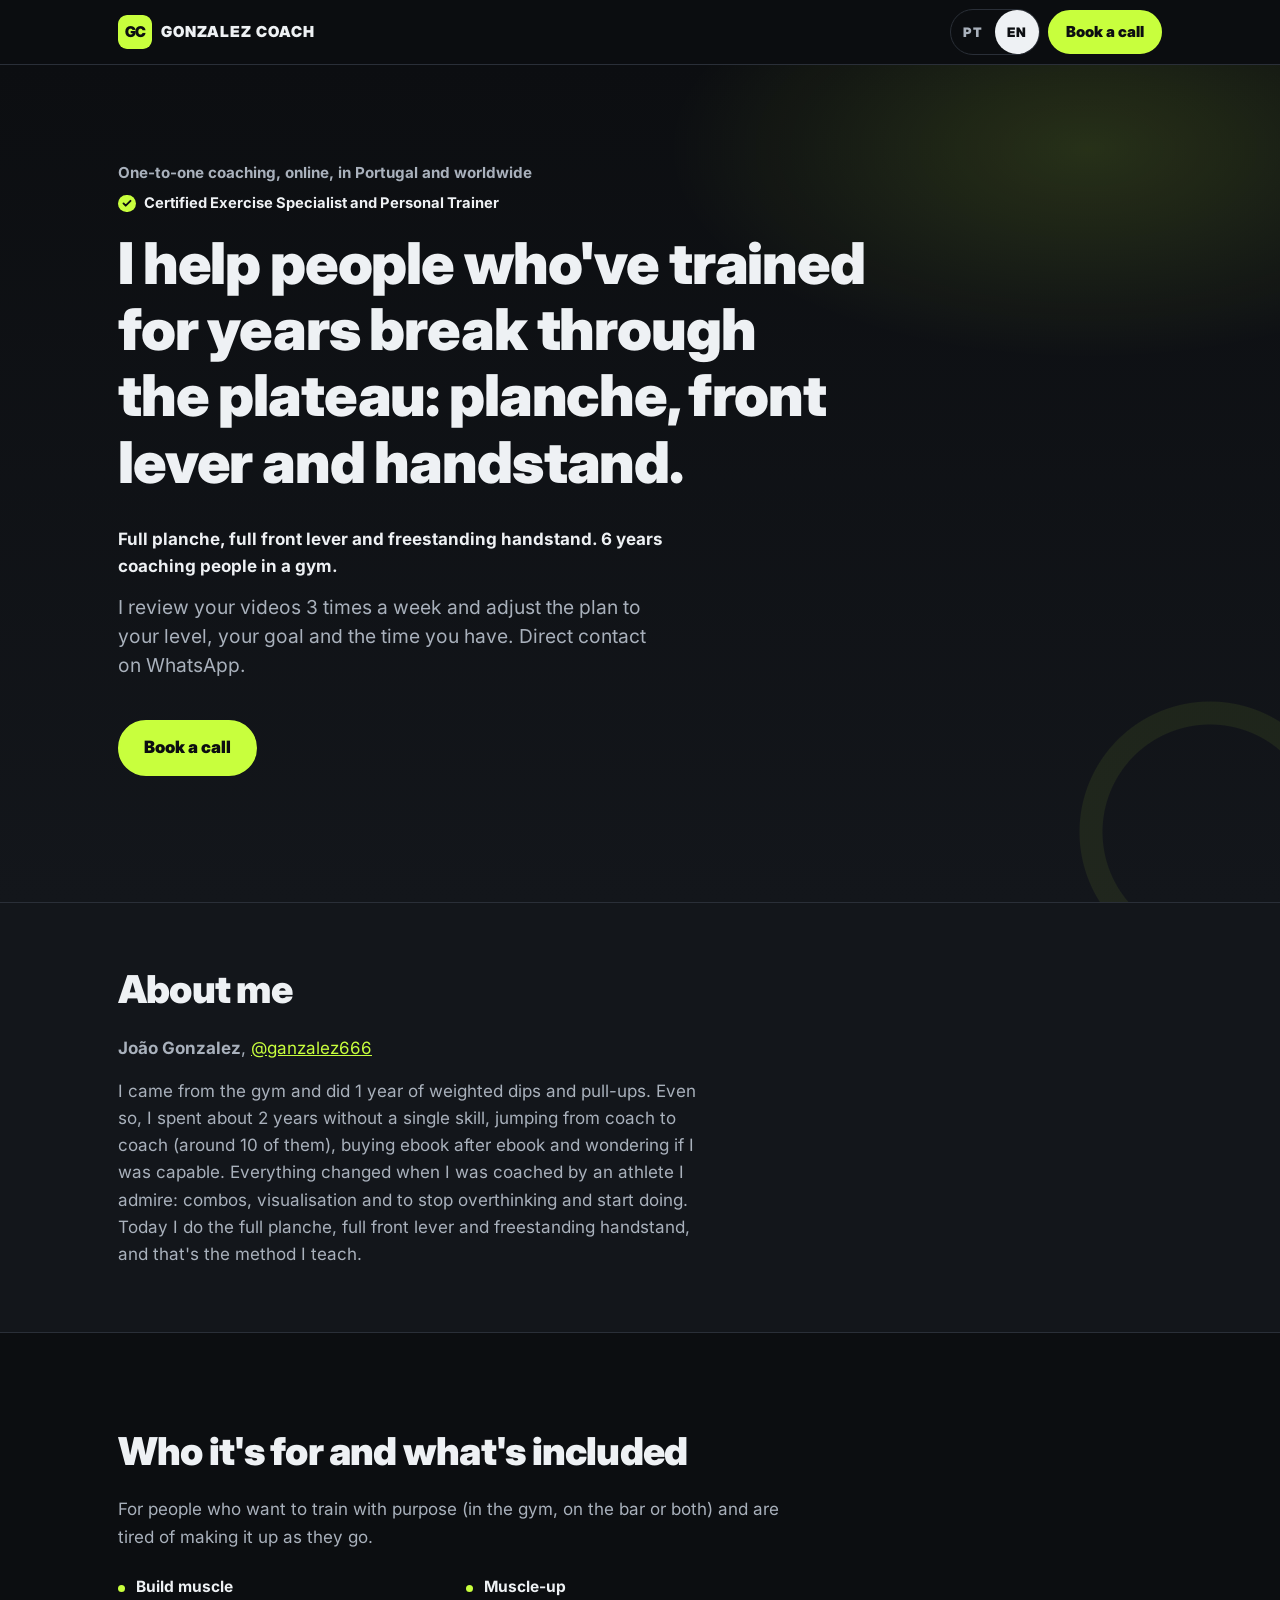
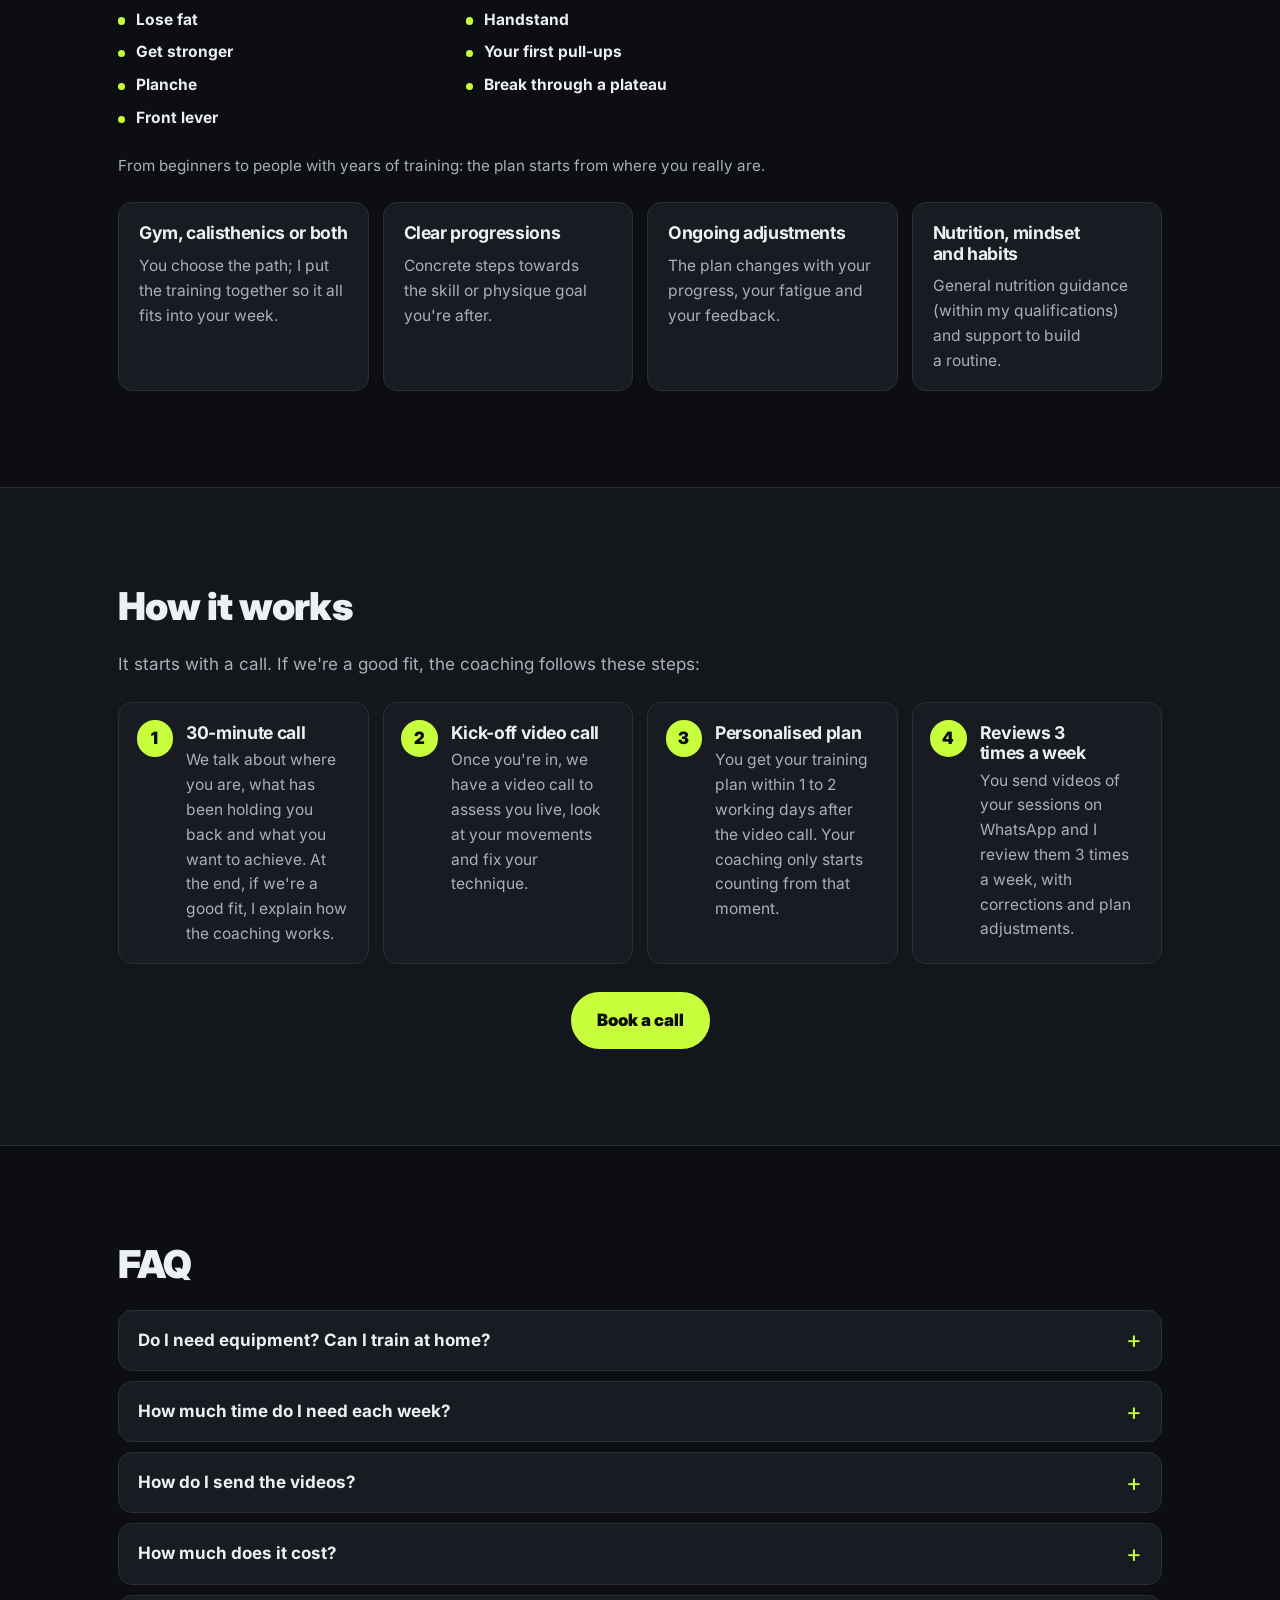
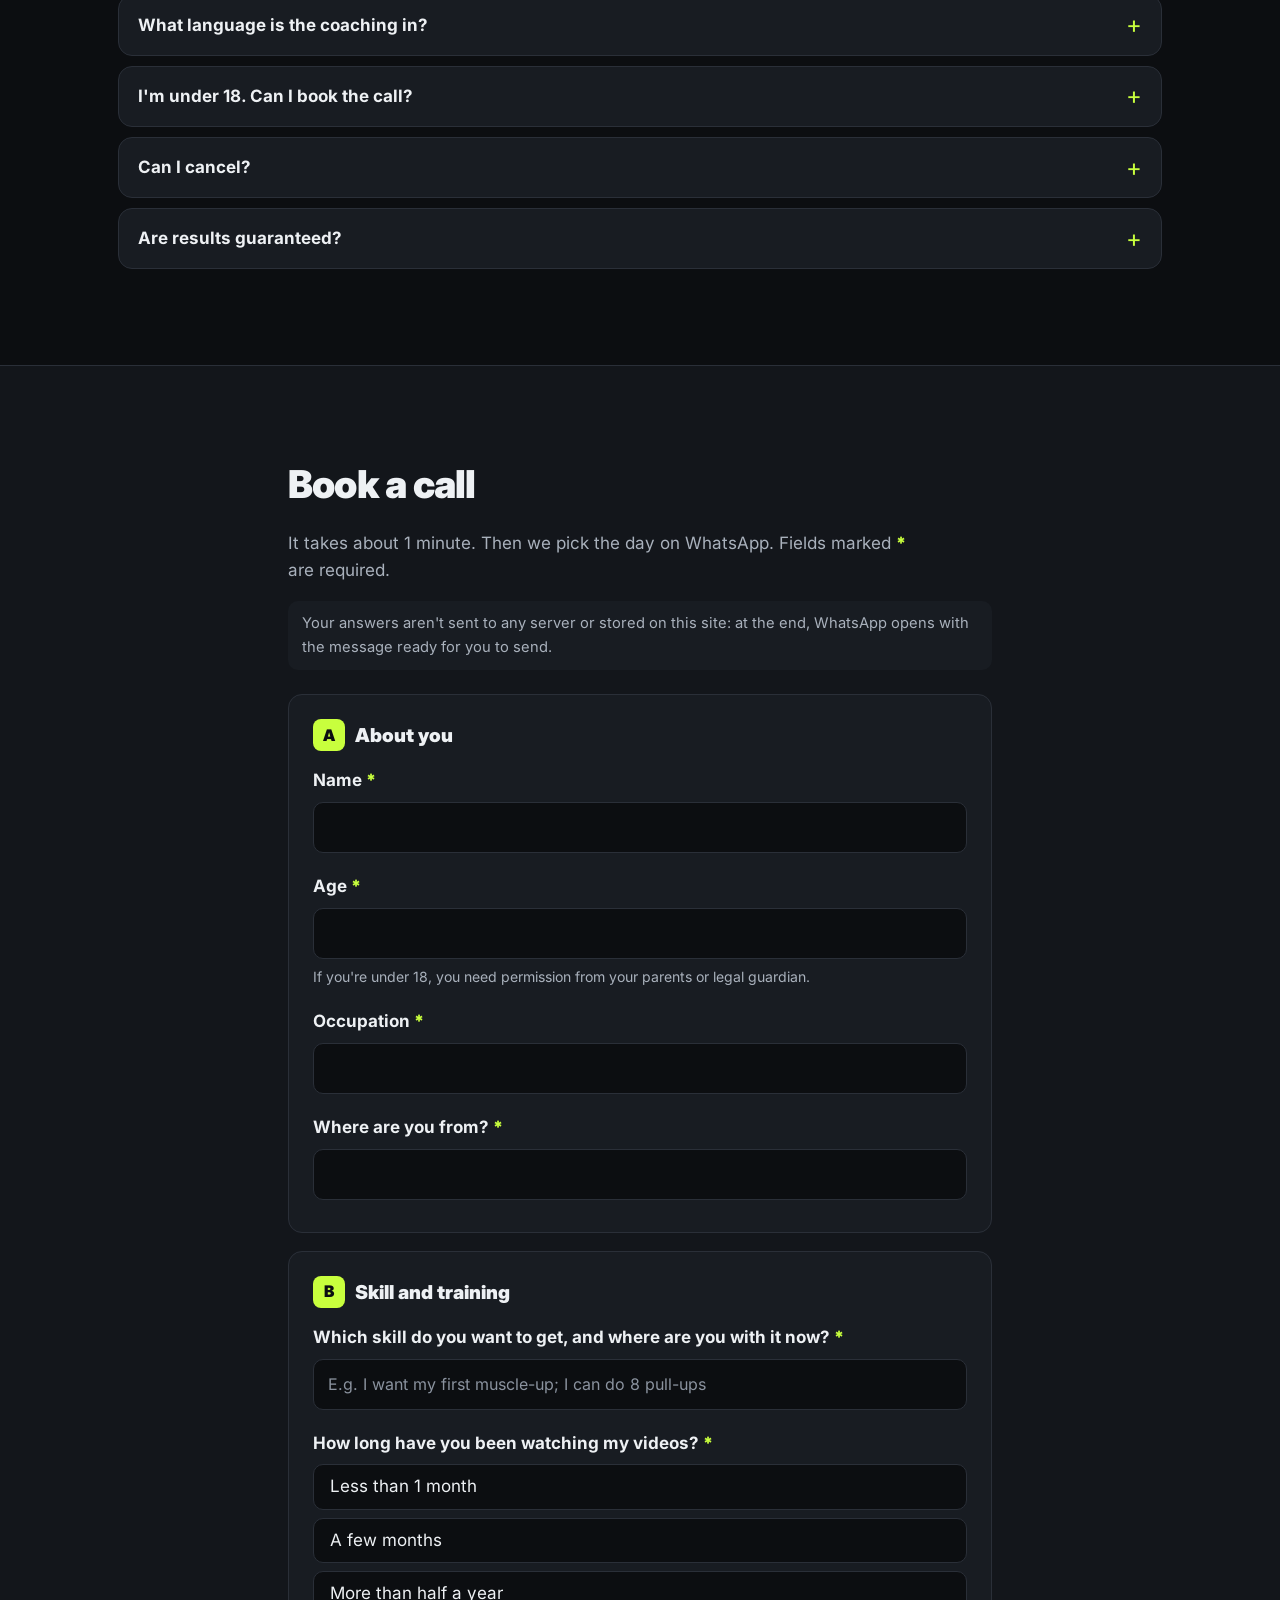
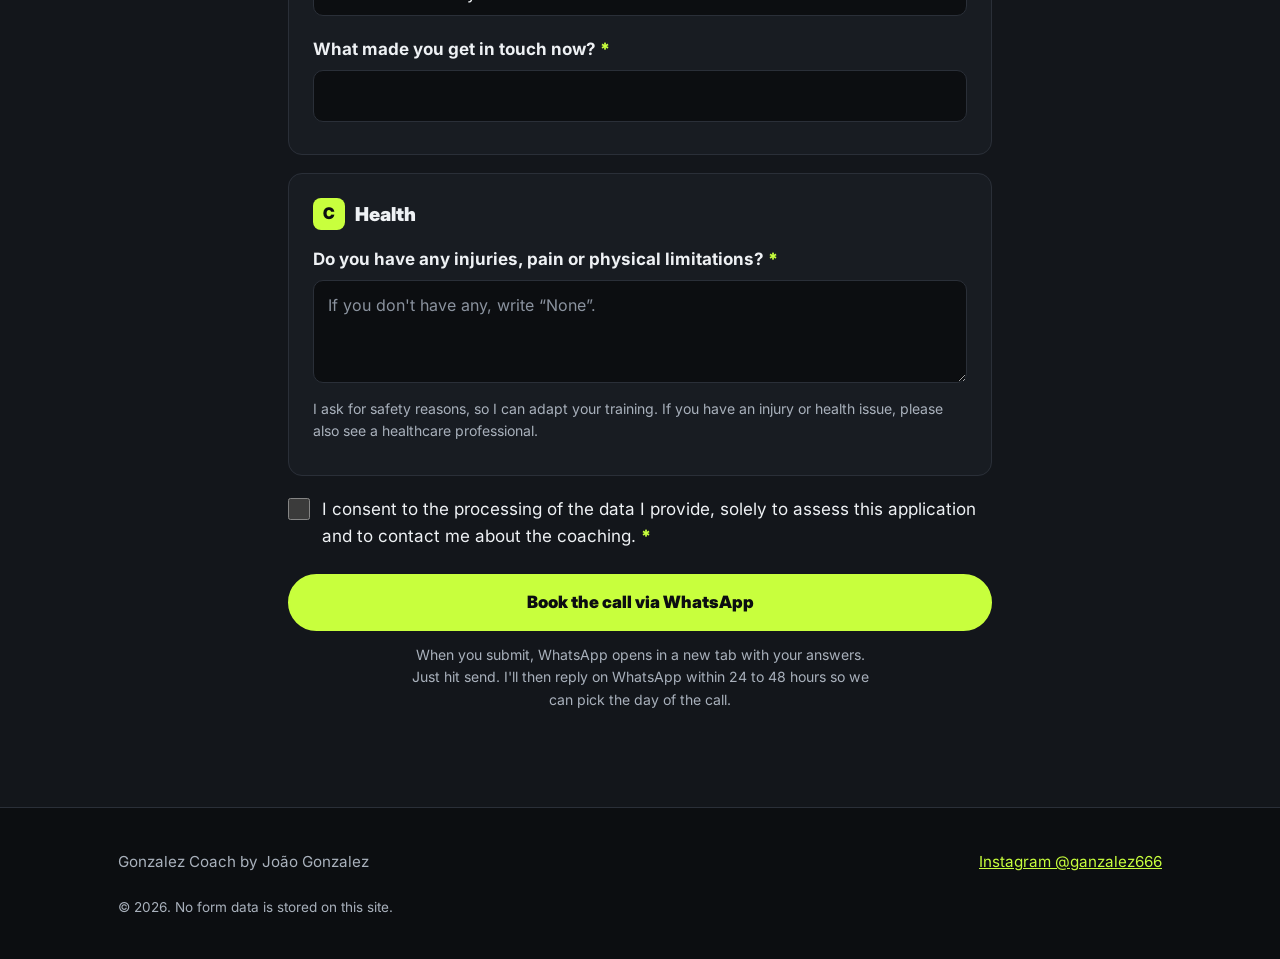
==== commit 2ab619b5: "Publicar site (versão bbde05a do meu-projeto)" ====
--- a/en/index.html
+++ b/en/index.html
@@ -7,7 +7,7 @@
        O conteúdo em português que aparece aqui é só uma cópia de segurança (para quem não tem JavaScript):
        para alterar textos, edita i18n.js. -->
   <title>Online calisthenics coach | Gonzalez Coach</title>
-  <meta name="description" data-i18n-content="meta.descricao" content="I help people who've trained for years and still feel stuck unlock the planche, front lever and handstand without overthinking. Online coaching. Book a call.">
+  <meta name="description" data-i18n-content="meta.descricao" content="I help people who've trained for years break through the plateau: planche, front lever and handstand. Online coaching. Book a call.">
   <meta name="theme-color" content="#0c0e11">
   <meta name="color-scheme" content="dark">
   <meta name="format-detection" content="telephone=no">
@@ -18,14 +18,14 @@
   <!-- Dados estruturados para o Google (só dados verdadeiros de config.js: nome, Instagram, línguas; sem preço; descrição = frase de oferta da bio, dono 21/11).
        Se mudares o nome ou as línguas em config.js, atualiza também aqui (os testes avisam). -->
   <script type="application/ld+json">
-{"@context":"https://schema.org","@graph":[{"@type":"WebSite","@id":"https://gonzalezjoao158.github.io/#site","url":"https://gonzalezjoao158.github.io/","name":"Gonzalez Coach","inLanguage":["pt-PT","en"],"publisher":{"@id":"https://gonzalezjoao158.github.io/#joao"}},{"@type":"Person","@id":"https://gonzalezjoao158.github.io/#joao","name":"João Gonzalez","url":"https://gonzalezjoao158.github.io/","jobTitle":"Técnico Especialista em Exercício Físico e Personal Trainer","description":"Coach online de calistenia e ginásio no Algarve. Faz full planche, full front lever e handstand livre.","knowsAbout":["Calistenia","Planche","Front lever","Handstand","Muscle-up","Musculação","Treino de força"],"knowsLanguage":["pt","en"],"worksFor":{"@id":"https://gonzalezjoao158.github.io/#coaching"},"sameAs":["https://www.instagram.com/ganzalez666/"]},{"@type":"ProfessionalService","@id":"https://gonzalezjoao158.github.io/#coaching","name":"Gonzalez Coach","alternateName":"Gonzalez Coach, coaching online de calistenia e ginásio","url":"https://gonzalezjoao158.github.io/","logo":"https://gonzalezjoao158.github.io/icon-512.png","image":"https://gonzalezjoao158.github.io/og-image.png","description":"Ajudo quem treina há anos e não sai do sítio a desbloquear a planche, o front lever e o handstand sem overthinking. Coaching online individual de calistenia e ginásio, em português e inglês.","founder":{"@id":"https://gonzalezjoao158.github.io/#joao"},"areaServed":[{"@type":"Country","name":"Portugal"},{"@type":"Place","name":"Worldwide"}],"availableLanguage":["pt","en"],"sameAs":["https://www.instagram.com/ganzalez666/"],"makesOffer":{"@type":"Offer","url":"https://gonzalezjoao158.github.io/#candidatura","itemOffered":{"@type":"Service","@id":"https://gonzalezjoao158.github.io/#servico","name":"Coaching online de calistenia e ginásio","serviceType":"Coaching online de calistenia e ginásio","provider":{"@id":"https://gonzalezjoao158.github.io/#joao"},"availableChannel":{"@type":"ServiceChannel","serviceUrl":"https://gonzalezjoao158.github.io/#candidatura","availableLanguage":["pt","en"]}}}}]}
+{"@context":"https://schema.org","@graph":[{"@type":"WebSite","@id":"https://gonzalezjoao158.github.io/#site","url":"https://gonzalezjoao158.github.io/","name":"Gonzalez Coach","inLanguage":["pt-PT","en"],"publisher":{"@id":"https://gonzalezjoao158.github.io/#joao"}},{"@type":"Person","@id":"https://gonzalezjoao158.github.io/#joao","name":"João Gonzalez","url":"https://gonzalezjoao158.github.io/","jobTitle":"Técnico Especialista em Exercício Físico e Personal Trainer","description":"I help people who've trained for years break through the plateau: planche, front lever and handstand.","knowsAbout":["Calistenia","Planche","Front lever","Handstand","Muscle-up","Musculação","Treino de força"],"knowsLanguage":["pt","en"],"worksFor":{"@id":"https://gonzalezjoao158.github.io/#coaching"},"sameAs":["https://www.instagram.com/ganzalez666/"]},{"@type":"ProfessionalService","@id":"https://gonzalezjoao158.github.io/#coaching","name":"Gonzalez Coach","alternateName":"Gonzalez Coach, coaching online de calistenia e ginásio","url":"https://gonzalezjoao158.github.io/","logo":"https://gonzalezjoao158.github.io/icon-512.png","image":"https://gonzalezjoao158.github.io/og-image.png","description":"I help people who've trained for years break through the plateau: planche, front lever and handstand.","founder":{"@id":"https://gonzalezjoao158.github.io/#joao"},"areaServed":[{"@type":"Country","name":"Portugal"},{"@type":"Place","name":"Worldwide"}],"availableLanguage":["pt","en"],"sameAs":["https://www.instagram.com/ganzalez666/"],"makesOffer":{"@type":"Offer","url":"https://gonzalezjoao158.github.io/#candidatura","itemOffered":{"@type":"Service","@id":"https://gonzalezjoao158.github.io/#servico","name":"Coaching online de calistenia e ginásio","serviceType":"Coaching online de calistenia e ginásio","provider":{"@id":"https://gonzalezjoao158.github.io/#joao"},"availableChannel":{"@type":"ServiceChannel","serviceUrl":"https://gonzalezjoao158.github.io/#candidatura","availableLanguage":["pt","en"]}}}}]}
   </script>
   <!-- Pré-visualização quando o link é partilhado (WhatsApp, Instagram, Facebook, X…) -->
   <meta property="og:type" content="website">
   <meta property="og:site_name" content="Gonzalez Coach">
   <meta property="og:url" content="https://gonzalezjoao158.github.io/en/">
   <meta property="og:title" data-i18n-content="meta.og.titulo" content="Gonzalez Coach, online calisthenics and gym coaching">
-  <meta property="og:description" data-i18n-content="meta.og.descricao" content="I help people who've trained for years and still feel stuck unlock the planche, front lever and handstand without overthinking. Book a call.">
+  <meta property="og:description" data-i18n-content="meta.og.descricao" content="I help people who've trained for years break through the plateau: planche, front lever and handstand. Book a call.">
   <meta property="og:image" content="https://gonzalezjoao158.github.io/og-image-en.png">
   <meta property="og:image:type" content="image/png">
   <meta property="og:image:width" content="1200">
@@ -35,7 +35,7 @@
   <meta property="og:locale:alternate" content="pt_PT">
   <meta name="twitter:card" content="summary_large_image">
   <meta name="twitter:title" data-i18n-content="meta.og.titulo" content="Gonzalez Coach, online calisthenics and gym coaching">
-  <meta name="twitter:description" data-i18n-content="meta.og.descricao" content="I help people who've trained for years and still feel stuck unlock the planche, front lever and handstand without overthinking. Book a call.">
+  <meta name="twitter:description" data-i18n-content="meta.og.descricao" content="I help people who've trained for years break through the plateau: planche, front lever and handstand. Book a call.">
   <meta name="twitter:image" content="https://gonzalezjoao158.github.io/og-image-en.png">
   <!-- Ícones e ecrã inicial -->
   <link rel="icon" href="../favicon.svg" type="image/svg+xml">
@@ -71,7 +71,7 @@
       <div class="contentor hero__grelha">
         <p class="etiqueta" data-i18n="hero.etiqueta">One-to-one coaching, online, in Portugal and worldwide</p>
         <p class="hero__credenciais" data-i18n="hero.credenciais">Certified Exercise Specialist and Personal Trainer</p>
-        <h1 data-i18n="hero.titulo">I help people who've trained for years and still feel stuck unlock the planche, front lever and handstand without overthinking.</h1>
+        <h1 data-i18n="hero.titulo">I help people who've trained for years break through the plateau: planche, front lever and handstand.</h1>
         <p class="hero__provas" data-i18n="hero.provas">Full planche, full front lever and freestanding handstand. 6 years coaching people in a gym.</p>
         <!-- Lugar para a foto do João (4:5): à direita no computador, abaixo do título no telemóvel. Tirar "hidden" e pôr o <img> quando houver foto. -->
         <figure class="hero__foto" hidden></figure>
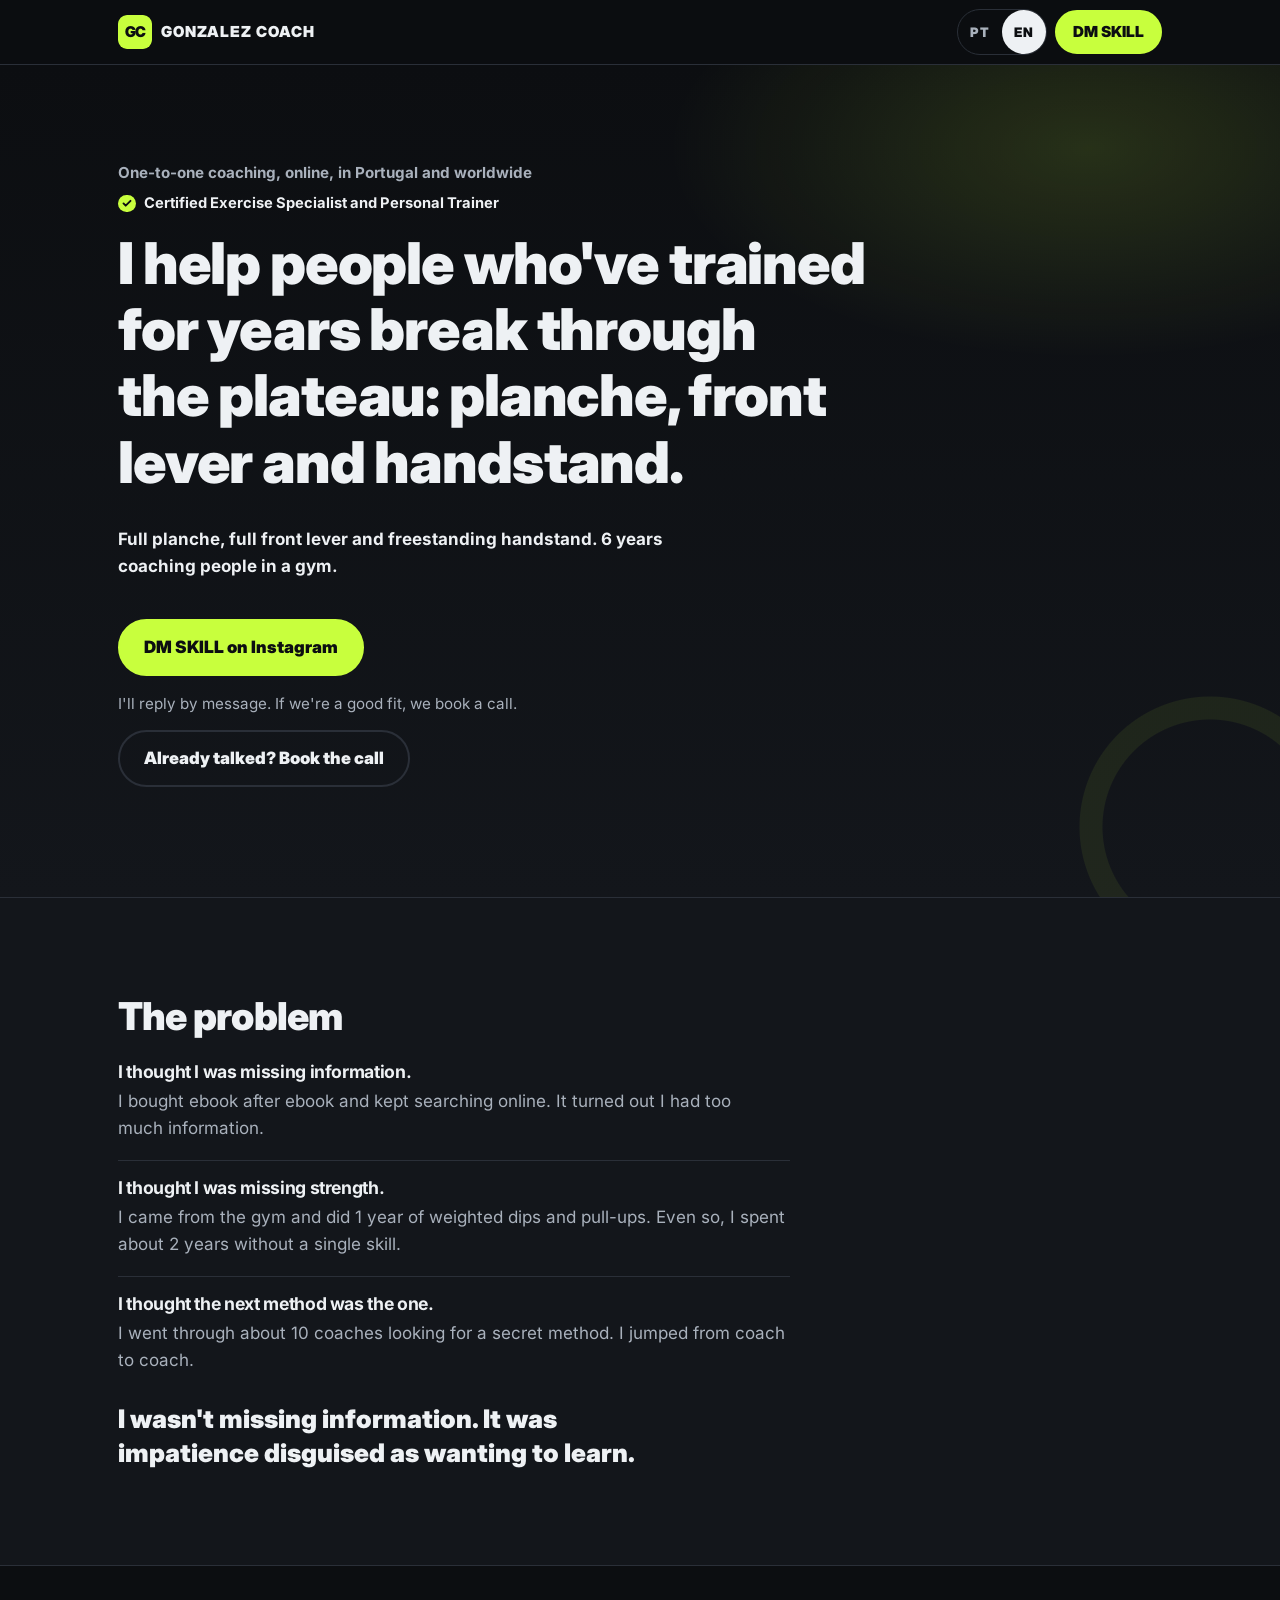
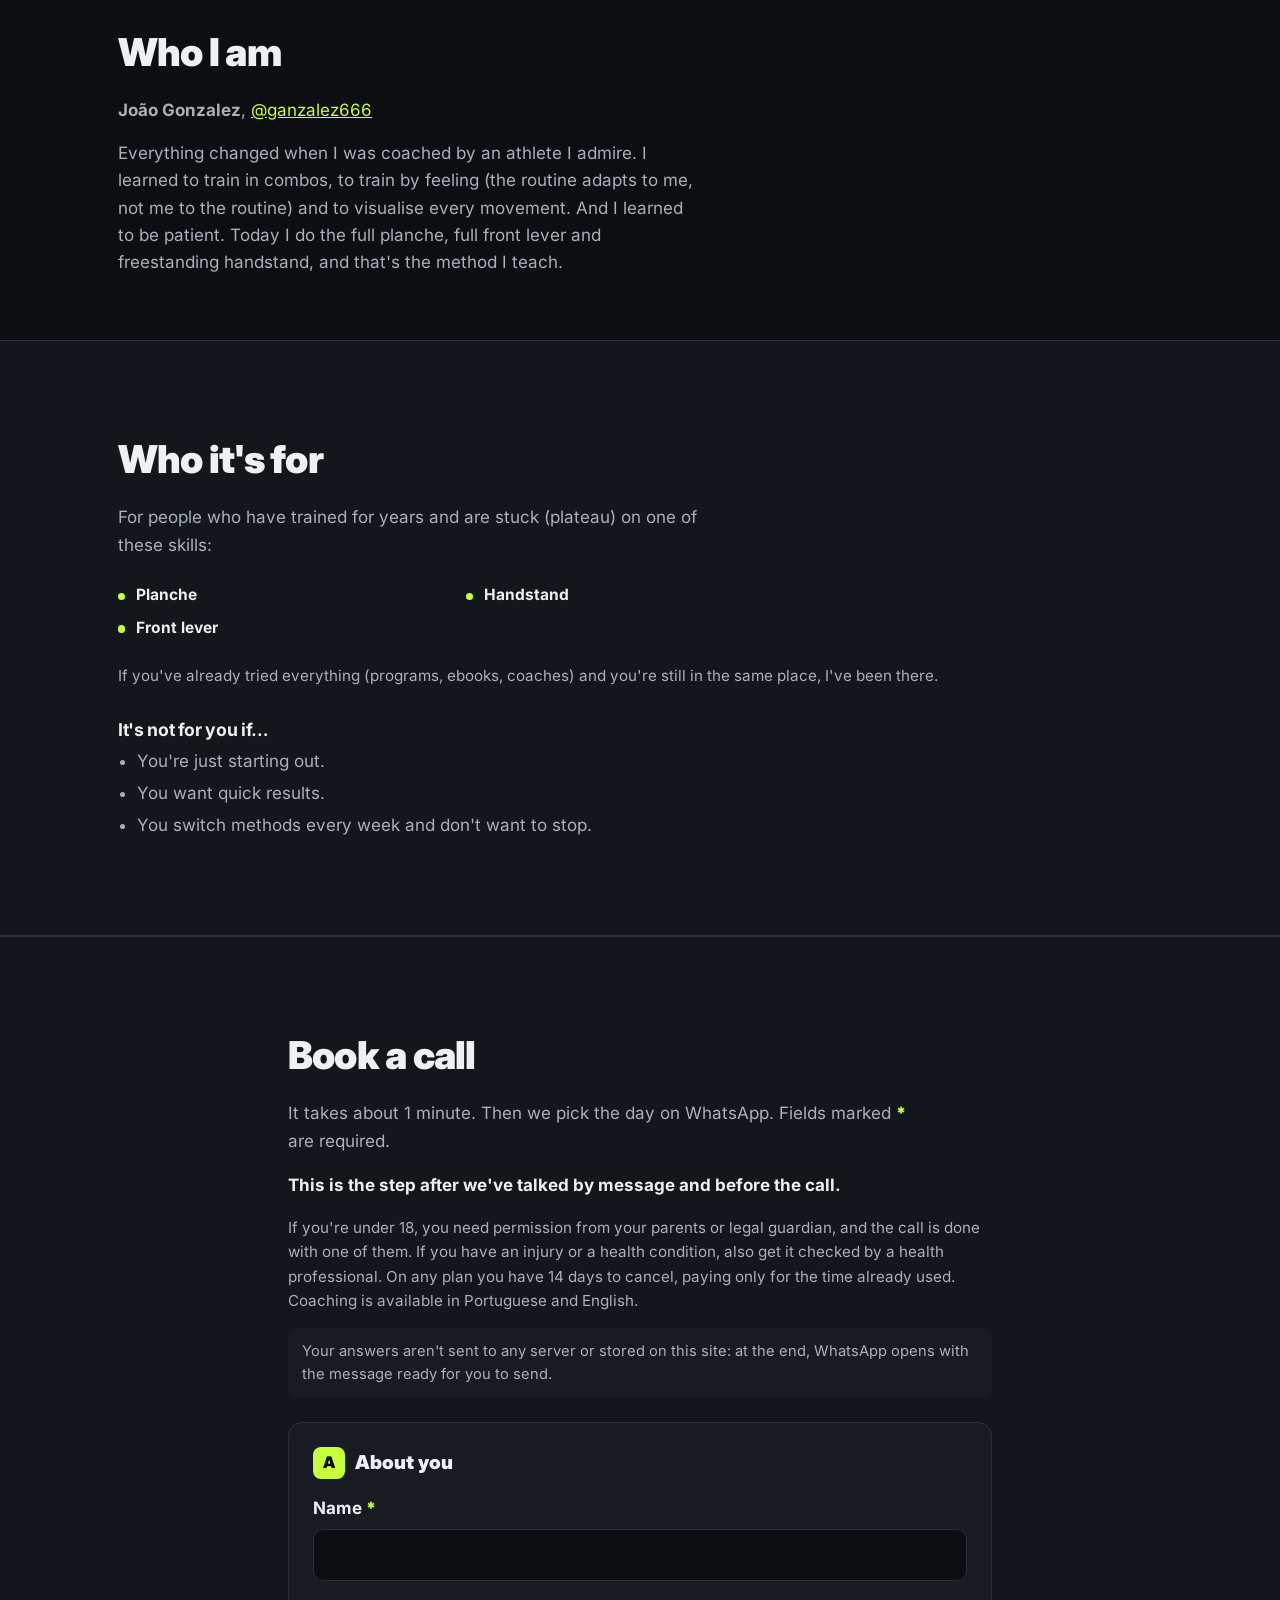
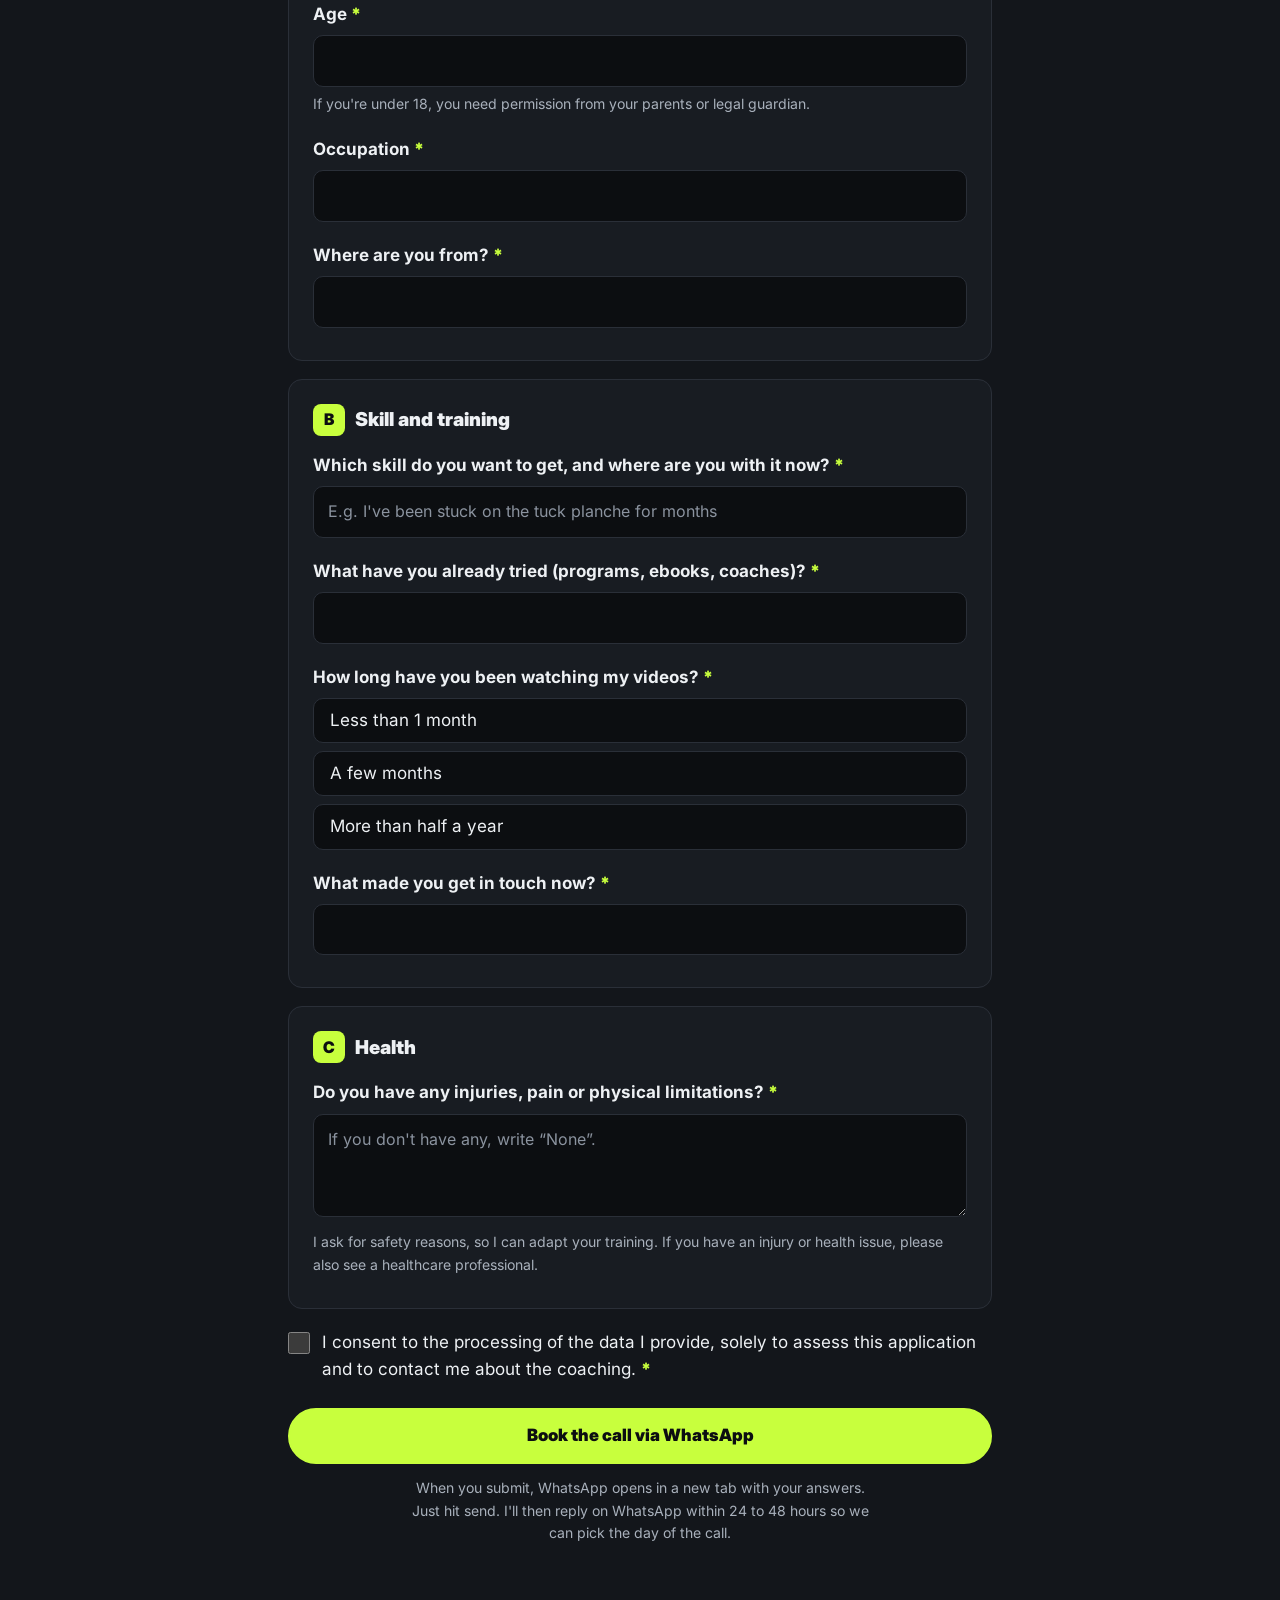
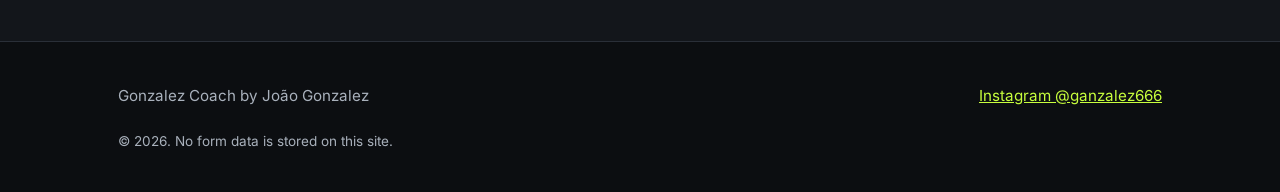
==== commit 344d5713: "Publicar site (versão 574c8a8 do meu-projeto)" ====
--- a/en/index.html
+++ b/en/index.html
@@ -7,7 +7,7 @@
        O conteúdo em português que aparece aqui é só uma cópia de segurança (para quem não tem JavaScript):
        para alterar textos, edita i18n.js. -->
   <title>Online calisthenics coach | Gonzalez Coach</title>
-  <meta name="description" data-i18n-content="meta.descricao" content="I help people who've trained for years break through the plateau: planche, front lever and handstand. Online coaching. Book a call.">
+  <meta name="description" data-i18n-content="meta.descricao" content="I help people who've trained for years break through the plateau: planche, front lever and handstand. Online coaching. DM SKILL on Instagram.">
   <meta name="theme-color" content="#0c0e11">
   <meta name="color-scheme" content="dark">
   <meta name="format-detection" content="telephone=no">
@@ -18,14 +18,14 @@
   <!-- Dados estruturados para o Google (só dados verdadeiros de config.js: nome, Instagram, línguas; sem preço; descrição = frase de oferta da bio, dono 21/11).
        Se mudares o nome ou as línguas em config.js, atualiza também aqui (os testes avisam). -->
   <script type="application/ld+json">
-{"@context":"https://schema.org","@graph":[{"@type":"WebSite","@id":"https://gonzalezjoao158.github.io/#site","url":"https://gonzalezjoao158.github.io/","name":"Gonzalez Coach","inLanguage":["pt-PT","en"],"publisher":{"@id":"https://gonzalezjoao158.github.io/#joao"}},{"@type":"Person","@id":"https://gonzalezjoao158.github.io/#joao","name":"João Gonzalez","url":"https://gonzalezjoao158.github.io/","jobTitle":"Técnico Especialista em Exercício Físico e Personal Trainer","description":"I help people who've trained for years break through the plateau: planche, front lever and handstand.","knowsAbout":["Calistenia","Planche","Front lever","Handstand","Muscle-up","Musculação","Treino de força"],"knowsLanguage":["pt","en"],"worksFor":{"@id":"https://gonzalezjoao158.github.io/#coaching"},"sameAs":["https://www.instagram.com/ganzalez666/"]},{"@type":"ProfessionalService","@id":"https://gonzalezjoao158.github.io/#coaching","name":"Gonzalez Coach","alternateName":"Gonzalez Coach, coaching online de calistenia e ginásio","url":"https://gonzalezjoao158.github.io/","logo":"https://gonzalezjoao158.github.io/icon-512.png","image":"https://gonzalezjoao158.github.io/og-image.png","description":"I help people who've trained for years break through the plateau: planche, front lever and handstand.","founder":{"@id":"https://gonzalezjoao158.github.io/#joao"},"areaServed":[{"@type":"Country","name":"Portugal"},{"@type":"Place","name":"Worldwide"}],"availableLanguage":["pt","en"],"sameAs":["https://www.instagram.com/ganzalez666/"],"makesOffer":{"@type":"Offer","url":"https://gonzalezjoao158.github.io/#candidatura","itemOffered":{"@type":"Service","@id":"https://gonzalezjoao158.github.io/#servico","name":"Coaching online de calistenia e ginásio","serviceType":"Coaching online de calistenia e ginásio","provider":{"@id":"https://gonzalezjoao158.github.io/#joao"},"availableChannel":{"@type":"ServiceChannel","serviceUrl":"https://gonzalezjoao158.github.io/#candidatura","availableLanguage":["pt","en"]}}}}]}
+{"@context":"https://schema.org","@graph":[{"@type":"WebSite","@id":"https://gonzalezjoao158.github.io/#site","url":"https://gonzalezjoao158.github.io/","name":"Gonzalez Coach","inLanguage":["pt-PT","en"],"publisher":{"@id":"https://gonzalezjoao158.github.io/#joao"}},{"@type":"Person","@id":"https://gonzalezjoao158.github.io/#joao","name":"João Gonzalez","url":"https://gonzalezjoao158.github.io/","jobTitle":"Técnico Especialista em Exercício Físico e Personal Trainer","description":"I help people who've trained for years break through the plateau: planche, front lever and handstand.","knowsAbout":["Calistenia","Planche","Front lever","Handstand","Treino de força"],"knowsLanguage":["pt","en"],"worksFor":{"@id":"https://gonzalezjoao158.github.io/#coaching"},"sameAs":["https://www.instagram.com/ganzalez666/"]},{"@type":"ProfessionalService","@id":"https://gonzalezjoao158.github.io/#coaching","name":"Gonzalez Coach","alternateName":"Gonzalez Coach, coaching online de calistenia e ginásio","url":"https://gonzalezjoao158.github.io/","logo":"https://gonzalezjoao158.github.io/icon-512.png","image":"https://gonzalezjoao158.github.io/og-image.png","description":"I help people who've trained for years break through the plateau: planche, front lever and handstand.","founder":{"@id":"https://gonzalezjoao158.github.io/#joao"},"areaServed":[{"@type":"Country","name":"Portugal"},{"@type":"Place","name":"Worldwide"}],"availableLanguage":["pt","en"],"sameAs":["https://www.instagram.com/ganzalez666/"],"makesOffer":{"@type":"Offer","url":"https://gonzalezjoao158.github.io/#candidatura","itemOffered":{"@type":"Service","@id":"https://gonzalezjoao158.github.io/#servico","name":"Coaching online de calistenia e ginásio","serviceType":"Coaching online de calistenia e ginásio","provider":{"@id":"https://gonzalezjoao158.github.io/#joao"},"availableChannel":{"@type":"ServiceChannel","serviceUrl":"https://gonzalezjoao158.github.io/#candidatura","availableLanguage":["pt","en"]}}}}]}
   </script>
   <!-- Pré-visualização quando o link é partilhado (WhatsApp, Instagram, Facebook, X…) -->
   <meta property="og:type" content="website">
   <meta property="og:site_name" content="Gonzalez Coach">
   <meta property="og:url" content="https://gonzalezjoao158.github.io/en/">
   <meta property="og:title" data-i18n-content="meta.og.titulo" content="Gonzalez Coach, online calisthenics and gym coaching">
-  <meta property="og:description" data-i18n-content="meta.og.descricao" content="I help people who've trained for years break through the plateau: planche, front lever and handstand. Book a call.">
+  <meta property="og:description" data-i18n-content="meta.og.descricao" content="I help people who've trained for years break through the plateau: planche, front lever and handstand. DM SKILL on Instagram.">
   <meta property="og:image" content="https://gonzalezjoao158.github.io/og-image-en.png">
   <meta property="og:image:type" content="image/png">
   <meta property="og:image:width" content="1200">
@@ -35,7 +35,7 @@
   <meta property="og:locale:alternate" content="pt_PT">
   <meta name="twitter:card" content="summary_large_image">
   <meta name="twitter:title" data-i18n-content="meta.og.titulo" content="Gonzalez Coach, online calisthenics and gym coaching">
-  <meta name="twitter:description" data-i18n-content="meta.og.descricao" content="I help people who've trained for years break through the plateau: planche, front lever and handstand. Book a call.">
+  <meta name="twitter:description" data-i18n-content="meta.og.descricao" content="I help people who've trained for years break through the plateau: planche, front lever and handstand. DM SKILL on Instagram.">
   <meta name="twitter:image" content="https://gonzalezjoao158.github.io/og-image-en.png">
   <!-- Ícones e ecrã inicial -->
   <link rel="icon" href="../favicon.svg" type="image/svg+xml">
@@ -60,7 +60,7 @@
           <a class="linguas__botao" data-lingua="pt" href="../" hreflang="pt-PT" lang="pt">PT</a>
           <a class="linguas__botao" data-lingua="en" href="./" hreflang="en" lang="en" aria-current="true">EN</a>
         </nav>
-        <a class="botao botao--pequeno" href="#candidatura" data-i18n="topo.cta">Book a call</a>
+        <a class="botao botao--pequeno" href="https://ig.me/m/ganzalez666" target="_blank" rel="noopener" data-skill data-i18n="skill.curto">DM SKILL</a>
       </div>
     </div>
   </header>
@@ -75,40 +75,49 @@
         <p class="hero__provas" data-i18n="hero.provas">Full planche, full front lever and freestanding handstand. 6 years coaching people in a gym.</p>
         <!-- Lugar para a foto do João (4:5): à direita no computador, abaixo do título no telemóvel. Tirar "hidden" e pôr o <img> quando houver foto. -->
         <figure class="hero__foto" hidden></figure>
-        <p class="hero__texto" data-i18n="hero.texto">I review your videos 3 times a week and adjust the plan to your level, your goal and the time you have. Direct contact on WhatsApp.</p>
         <div class="hero__acoes">
-          <a class="botao" href="#candidatura" data-i18n="topo.cta">Book a call</a>
+          <a class="botao" href="https://ig.me/m/ganzalez666" target="_blank" rel="noopener" data-skill data-i18n="skill.cta">DM SKILL on Instagram</a>
         </div>
-      </div>
-    </section>
-
-    <!-- SOBRE MIM: a história do João em 4 frases (só factos de docs/historia-joao.md; dono 21/11, método do Anton) -->
-    <section class="seccao seccao--alt seccao--factos" id="sobre">
-      <div class="contentor">
-        <h2 data-i18n="sobre.titulo">About me</h2>
+        <p class="hero__ajuda" data-i18n="skill.ajuda">I'll reply by message. If we're a good fit, we book a call.</p>
+        <p class="hero__chamada"><a class="botao botao--fantasma" href="#candidatura" data-i18n="chamada.cta">Already talked? Book the call</a></p>
+      </div>
+    </section>
+
+    <!-- VÍDEO CENTRAL: escondido até haver link do YouTube em config.js (videoCentral) -->
+    <section class="seccao seccao--video" id="video" hidden>
+      <div class="contentor">
+        <h2 data-i18n="video.titulo">Watch this first</h2>
+        <div class="video" id="video-central"></div>
+      </div>
+    </section>
+
+    <!-- O PROBLEMA: 3 mitos em 1.ª pessoa (só factos de docs/historia-joao.md; dono 24/11) -->
+    <section class="seccao seccao--alt" id="problema">
+      <div class="contentor">
+        <h2 data-i18n="problema.titulo">The problem</h2>
+        <ul class="mitos" data-i18n-passos="problema.mitos"><li><h3>I thought I was missing information.</h3><p>I bought ebook after ebook and kept searching online. It turned out I had too much information.</p></li><li><h3>I thought I was missing strength.</h3><p>I came from the gym and did 1 year of weighted dips and pull-ups. Even so, I spent about 2 years without a single skill.</p></li><li><h3>I thought the next method was the one.</h3><p>I went through about 10 coaches looking for a secret method. I jumped from coach to coach.</p></li></ul>
+        <p class="problema__chave" data-i18n="problema.chave">I wasn't missing information. It was impatience disguised as wanting to learn.</p>
+      </div>
+    </section>
+
+    <!-- QUEM SOU: a história do João (o antes) em 4 frases (só factos de docs/historia-joao.md; dono 21/11, método do Anton) -->
+    <section class="seccao seccao--factos" id="sobre">
+      <div class="contentor">
+        <h2 data-i18n="sobre.titulo">Who I am</h2>
         <p class="sobre__nome"><strong data-config="nome">João Gonzalez</strong>, <a data-config="instagram-link" href="https://instagram.com/ganzalez666" target="_blank" rel="noopener">@ganzalez666</a></p>
-        <p class="sobre__texto" data-i18n="sobre.texto">I came from the gym and did 1 year of weighted dips and pull-ups. Even so, I spent about 2 years without a single skill, jumping from coach to coach (around 10 of them), buying ebook after ebook and wondering if I was capable. Everything changed when I was coached by an athlete I admire: combos, visualisation and to stop overthinking and start doing. Today I do the full planche, full front lever and freestanding handstand, and that's the method I teach.</p>
-      </div>
-    </section>
-
-    <!-- PARA QUEM É + O QUE INCLUI -->
-    <section class="seccao" id="para-quem">
-      <div class="contentor">
-        <h2 data-i18n="paraquem.titulo">Who it's for and what's included</h2>
-        <p class="seccao__intro" data-i18n="paraquem.intro">For people who want to train with purpose (in the gym, on the bar or both) and are tired of making it up as they go.</p>
-        <ul class="objetivos" data-i18n-aria="paraquem.aria" data-i18n-lista="paraquem.chips" aria-label="Goals"><li>Build muscle</li><li>Lose fat</li><li>Get stronger</li><li>Planche</li><li>Front lever</li><li>Muscle-up</li><li>Handstand</li><li>Your first pull-ups</li><li>Break through a plateau</li></ul>
-        <p class="seccao__nota" data-i18n="paraquem.nota">From beginners to people with years of training: the plan starts from where you really are.</p>
-        <div class="grelha" data-i18n-cartoes="inclui.cartoes"><article class="cartao"><h3>Gym, calisthenics or both</h3><p>You choose the path; I put the training together so it all fits into your week.</p></article><article class="cartao"><h3>Clear progressions</h3><p>Concrete steps towards the skill or physique goal you're after.</p></article><article class="cartao"><h3>Ongoing adjustments</h3><p>The plan changes with your progress, your fatigue and your feedback.</p></article><article class="cartao"><h3>Nutrition, mindset and habits</h3><p>General nutrition guidance (within my qualifications) and support to build a routine.</p></article></div>
-      </div>
-    </section>
-
-    <!-- COMO FUNCIONA -->
-    <section class="seccao seccao--alt" id="como-funciona">
-      <div class="contentor">
-        <h2 data-i18n="como.titulo">How it works</h2>
-        <p class="seccao__intro" data-i18n="como.intro">It starts with a call. If we're a good fit, the coaching follows these steps:</p>
-        <ol class="passos" id="lista-passos" data-i18n-passos="como.passos"><li><h3>30-minute call</h3><p>We talk about where you are, what has been holding you back and what you want to achieve. At the end, if we're a good fit, I explain how the coaching works.</p></li><li><h3>Kick-off video call</h3><p>Once you're in, we have a video call to assess you live, look at your movements and fix your technique.</p></li><li><h3>Personalised plan</h3><p>You get your training plan within 1 to 2 working days after the video call. Your coaching only starts counting from that moment.</p></li><li><h3>Reviews 3 times a week</h3><p>You send videos of your sessions on WhatsApp and I review them 3 times a week, with corrections and plan adjustments.</p></li></ol>
-        <p class="seccao__cta"><a class="botao" href="#candidatura" data-i18n="topo.cta">Book a call</a></p>
+        <p class="sobre__texto" data-i18n="sobre.texto">Everything changed when I was coached by an athlete I admire. I learned to train in combos, to train by feeling (the routine adapts to me, not me to the routine) and to visualise every movement. And I learned to be patient. Today I do the full planche, full front lever and freestanding handstand, and that's the method I teach.</p>
+      </div>
+    </section>
+
+    <!-- PARA QUEM É: um só público, quem treina há anos e está em plateau (dono 24/11, método do Anton) -->
+    <section class="seccao seccao--alt" id="para-quem">
+      <div class="contentor">
+        <h2 data-i18n="paraquem.titulo">Who it's for</h2>
+        <p class="seccao__intro" data-i18n="paraquem.intro">For people who have trained for years and are stuck (plateau) on one of these skills:</p>
+        <ul class="objetivos" data-i18n-aria="paraquem.aria" data-i18n-lista="paraquem.chips" aria-label="Skills"><li>Planche</li><li>Front lever</li><li>Handstand</li></ul>
+        <p class="seccao__nota" data-i18n="paraquem.nota">If you've already tried everything (programs, ebooks, coaches) and you're still in the same place, I've been there.</p>
+        <h3 class="naoepara__titulo" data-i18n="naoepara.titulo">It's not for you if…</h3>
+        <ul class="naoepara" data-i18n-lista="naoepara.lista"><li>You're just starting out.</li><li>You want quick results.</li><li>You switch methods every week and don't want to stop.</li></ul>
       </div>
     </section>
 
@@ -117,14 +126,6 @@
       <div class="contentor">
         <h2 data-i18n="feedbacks.titulo">Feedback</h2>
         <div class="grelha" id="lista-feedbacks"></div>
-      </div>
-    </section>
-
-    <!-- FAQ (acordeão: <details>) -->
-    <section class="seccao" id="faq">
-      <div class="contentor">
-        <h2 data-i18n="faq.titulo">FAQ</h2>
-        <div class="faq" data-i18n-faq="faq.itens"><details><summary>Do I need equipment? Can I train at home?</summary><p>You don't need a gym. The plan is built around what you have: a full gym, a pull-up bar, dip bars, resistance bands or just your bodyweight, at home or in a park. For some calisthenics skills a bar helps a lot. If that's the case, I'll tell you the minimum you need.</p></details><details><summary>How much time do I need each week?</summary><p>It depends on your goal, but usually 3 to 5 sessions of 45 to 75 minutes. Training consistently matters more than training a lot. The plan fits the time you really have.</p></details><details><summary>How do I send the videos?</summary><p>Privately, on WhatsApp. At the start you send me videos of the movements I ask for, so I can analyse your starting point and we can set your first goals. Then, during the coaching, you film parts of your sessions and I review them 3 times a week. Videos are only used for analysis and are never shared.</p></details><details><summary>How much does it cost?</summary><p>It depends on what you need. We go through the price at the end of the call.</p></details><details><summary>What language is the coaching in?</summary><p>Portuguese and English. Tell me on the call which one you prefer.</p></details><details><summary>I'm under 18. Can I book the call?</summary><p>Yes, as long as you have permission from your parents or legal guardian, and one of them joins the call. The form asks you to confirm this.</p></details><details><summary>Can I cancel?</summary><p>Yes. You pay upfront for the period you choose, and at the end you only renew if you want to. On any plan you have 14 days to cancel, paying only for the time already used.</p></details><details><summary>Are results guaranteed?</summary><p>I don't promise guaranteed results: they depend on your consistency, sleep, nutrition and starting point. What I do guarantee is a structured plan, close support and adjustments whenever they're needed.</p></details></div>
       </div>
     </section>
 
@@ -133,6 +134,8 @@
       <div class="contentor contentor--estreito">
         <h2 data-i18n="cand.titulo">Book a call</h2>
         <p class="seccao__intro" data-i18n="cand.intro">It takes about 1 minute. Then we pick the day on WhatsApp. Fields marked <span class="obrig" aria-hidden="true">*</span> are required.</p>
+        <p class="cand__passo" data-i18n="cand.passo">This is the step after we've talked by message and before the call.</p>
+        <p class="cand__regras" data-i18n="cand.regras">If you're under 18, you need permission from your parents or legal guardian, and the call is done with one of them. If you have an injury or a health condition, also get it checked by a health professional. On any plan you have 14 days to cancel, paying only for the time already used. Coaching is available in Portuguese and English.</p>
         <p class="privacidade" data-i18n="cand.privacidade">Your answers aren't sent to any server or stored on this site: at the end, WhatsApp opens with the message ready for you to send.</p>
 
         <form id="form-candidatura" novalidate>
@@ -171,7 +174,11 @@
             <legend><span class="legend__letra">B</span> <span data-i18n="sec.b">Skill and training</span></legend>
             <div class="campo" data-q="m.obstaculo" data-obrigatorio>
               <label for="obstaculo"><span data-i18n="q.obstaculo">Which skill do you want to get, and where are you with it now?</span> <span class="obrig">*</span></label>
-              <input id="obstaculo" name="obstaculo" type="text" enterkeyhint="next" maxlength="200" data-i18n-ph="p.obstaculo" placeholder="E.g. I want my first muscle-up; I can do 8 pull-ups">
+              <input id="obstaculo" name="obstaculo" type="text" enterkeyhint="next" maxlength="200" data-i18n-ph="p.obstaculo" placeholder="E.g. I've been stuck on the tuck planche for months">
+            </div>
+            <div class="campo" data-q="m.tentaste" data-obrigatorio>
+              <label for="tentaste"><span data-i18n="q.tentaste">What have you already tried (programs, ebooks, coaches)?</span> <span class="obrig">*</span></label>
+              <input id="tentaste" name="tentaste" type="text" enterkeyhint="next" maxlength="200">
             </div>
             <div class="campo" data-q="m.seguir" data-obrigatorio>
               <p class="campo__label" id="lbl-seguir"><span data-i18n="q.seguir">How long have you been watching my videos?</span> <span class="obrig">*</span></p>
@@ -224,6 +231,8 @@
     </section>
   </main>
 
+  <p class="skill-aviso" id="skill-aviso" role="status" aria-live="polite"></p>
+
   <footer class="rodape">
     <div class="contentor rodape__inner">
       <p><span data-config="marca">Gonzalez Coach</span><span id="rodape-nome"> <span data-i18n="rodape.por">by</span> <span data-config="nome">João Gonzalez</span></span></p>
--- a/style.css
+++ b/style.css
@@ -449,6 +449,33 @@
 }
 
 
+/* ---------- Estrutura de página única (dono 24/11): SKILL, vídeo, problema, não é para ti ---------- */
+.hero__ajuda { max-width: 38rem; margin: 0 0 .9rem; color: var(--texto-2); font-size: .95rem; }
+.hero__chamada { margin: 0; }
+.hero__chamada .botao { min-height: 44px; }
+.video { position: relative; aspect-ratio: 16 / 9; max-width: 56rem; margin-top: 1.25rem; border-radius: 12px; overflow: hidden; background: var(--cartao); }
+.video iframe { position: absolute; inset: 0; width: 100%; height: 100%; border: 0; }
+.mitos { list-style: none; padding: 0; margin: 1.5rem 0 0; display: grid; gap: 1.1rem; max-width: 42rem; }
+.mitos li { padding-top: 1.1rem; border-top: 1px solid var(--linha); }
+.mitos li:first-child { padding-top: 0; border-top: 0; }
+.mitos h3 { margin-bottom: .3em; }
+.mitos p { margin: 0; color: var(--texto-2); }
+.problema__chave { margin: 1.75rem 0 0; max-width: 34rem; font-weight: 900; font-size: clamp(1.2rem, 1.05rem + .8vw, 1.6rem); line-height: 1.3; }
+.naoepara__titulo { margin: 2rem 0 .5rem; }
+.naoepara { margin: 0; padding-left: 1.2rem; color: var(--texto-2); max-width: 42rem; }
+.naoepara li + li { margin-top: .3rem; }
+.cand__passo { font-weight: 700; }
+.cand__regras { color: var(--texto-2); font-size: .95rem; }
+.skill-aviso {
+  position: fixed; left: 50%; bottom: calc(1rem + env(safe-area-inset-bottom, 0px)); z-index: 60;
+  transform: translateX(-50%); width: max-content; max-width: calc(100% - 2rem);
+  margin: 0; padding: .7rem 1rem; border-radius: 10px; background: var(--destaque); color: #0c0e11; font-weight: 700;
+  opacity: 0; visibility: hidden; transition: opacity .2s ease;
+}
+.skill-aviso--ativo { opacity: 1; visibility: visible; }
+@media (prefers-reduced-motion: reduce) { .skill-aviso { transition: none; } }
+
+
 /* ---------- Modo de alto contraste (Windows) ---------- */
 @media (forced-colors: active) {
   .botao, .linguas, .opcao span, .cartao, .passos li, .faq details, fieldset, .resultado { border: 2px solid CanvasText; }
@@ -494,7 +521,7 @@
 @media print {
   :root { color-scheme: light; }
   body { background: #fff; color: #000; font-size: 11pt; }
-  .topo, .saltar, .hero__acoes, #candidatura, .botao { display: none !important; }
+  .topo, .saltar, .hero__acoes, #candidatura, .botao, .skill-aviso, #video { display: none !important; }
   .hero, .seccao, .seccao--alt { background: none !important; padding: 16pt 0 !important; border: 0 !important; }
   .cartao, .passos li, .faq details { background: none !important; border: 1px solid #999 !important; box-shadow: none !important; color: #000; break-inside: avoid; }
   .destaque, .etiqueta, a { color: #000 !important; }
